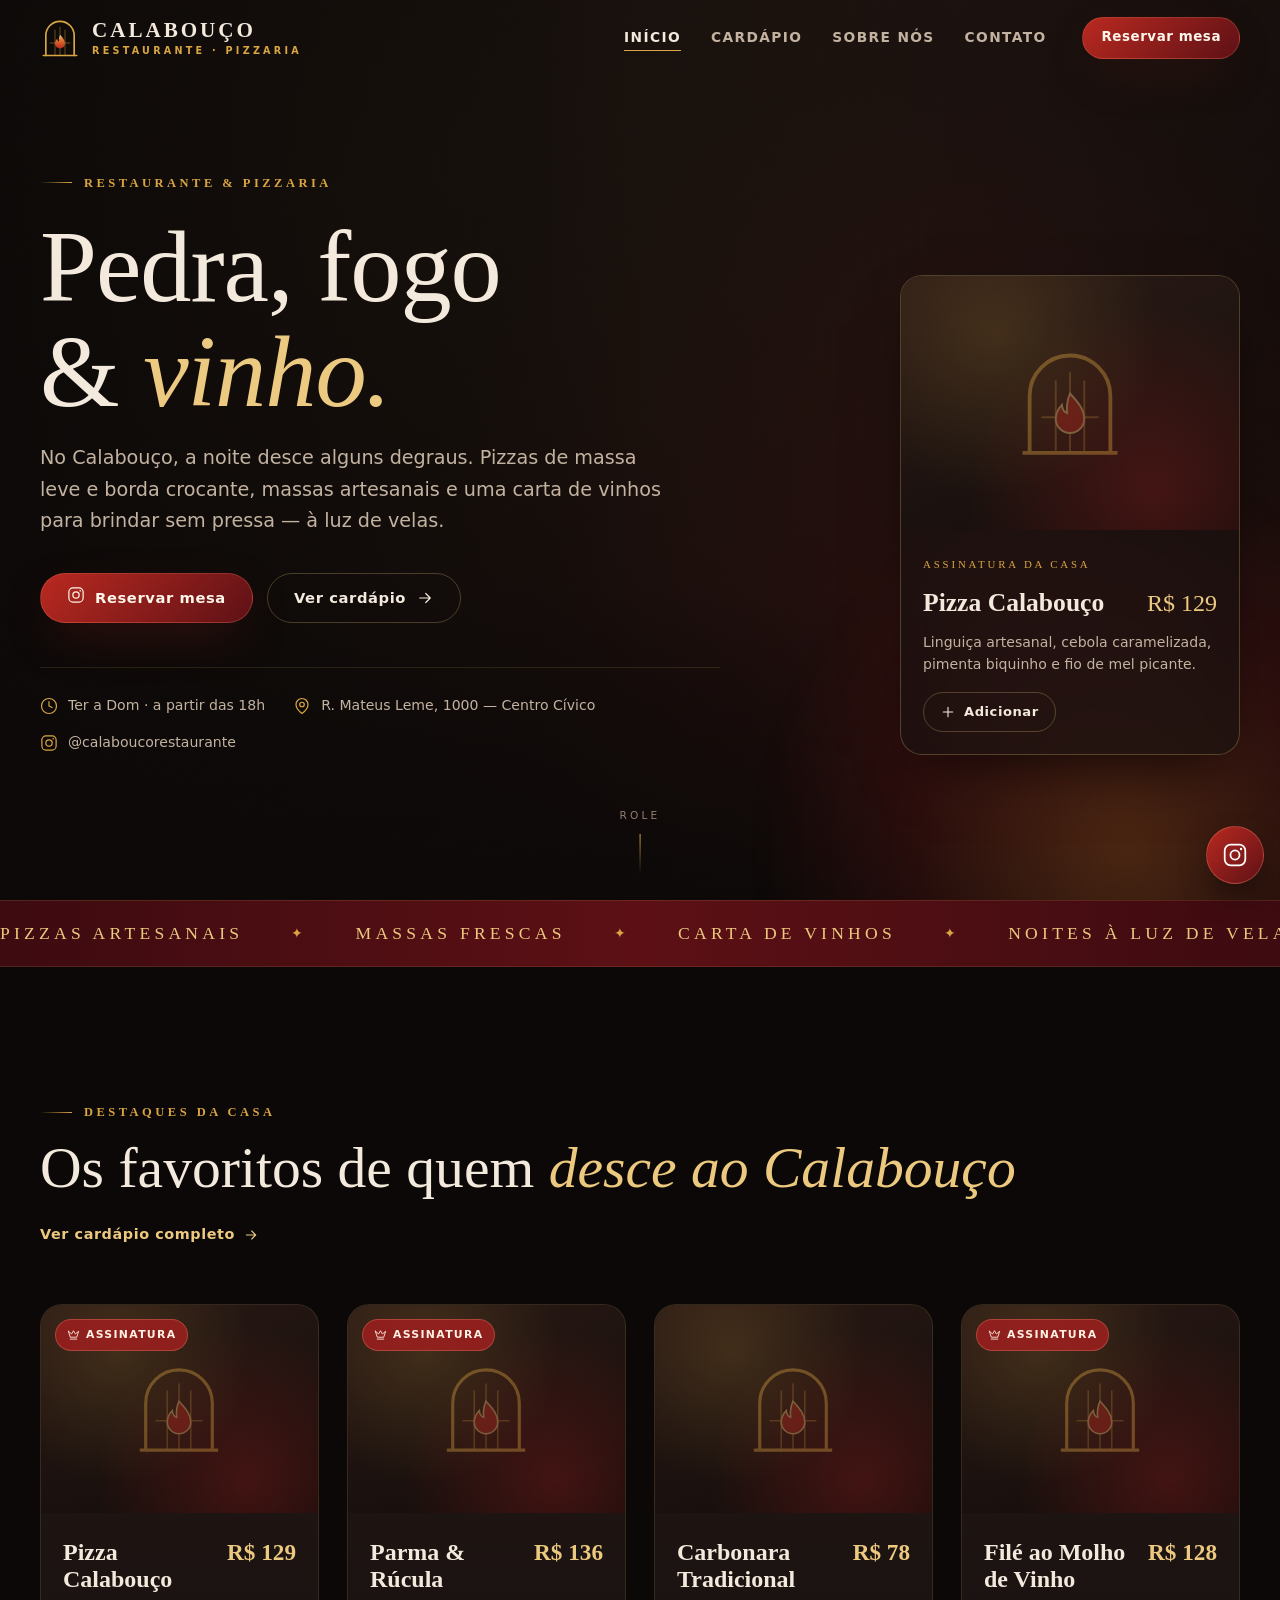
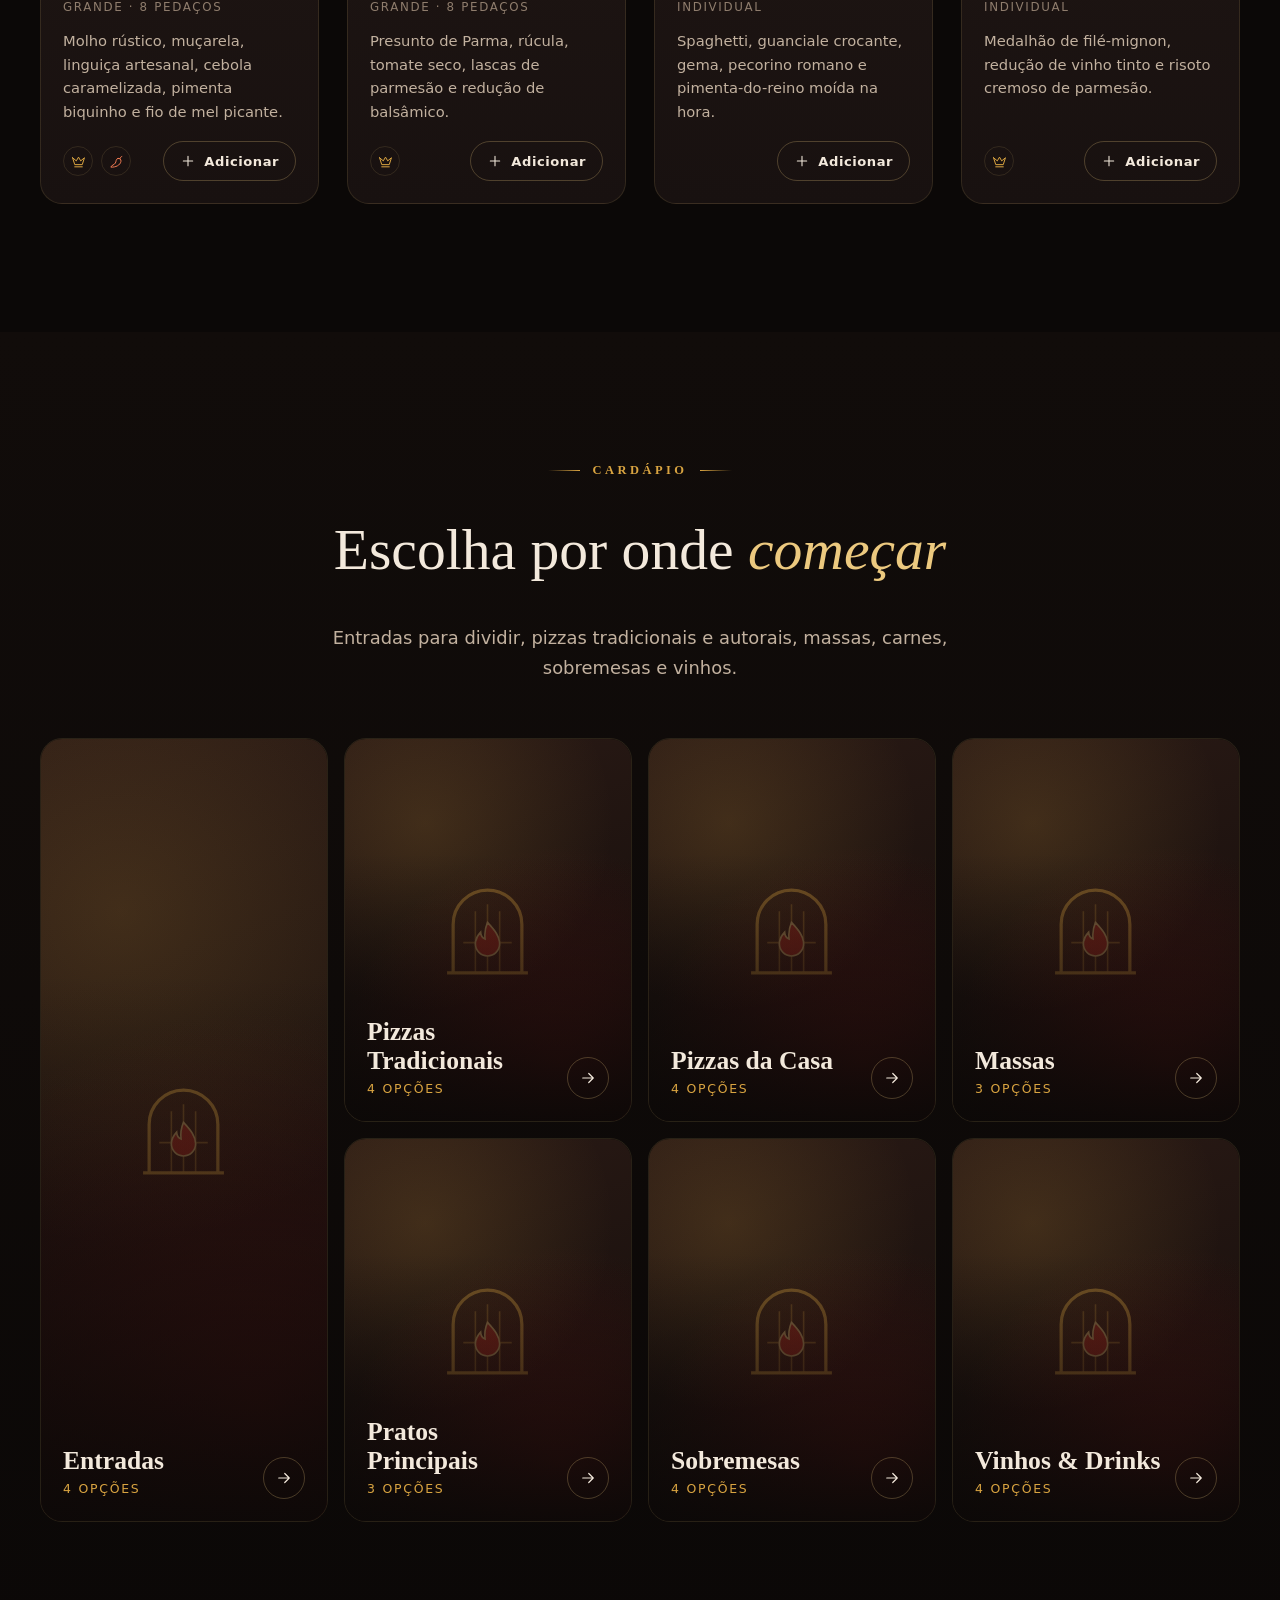
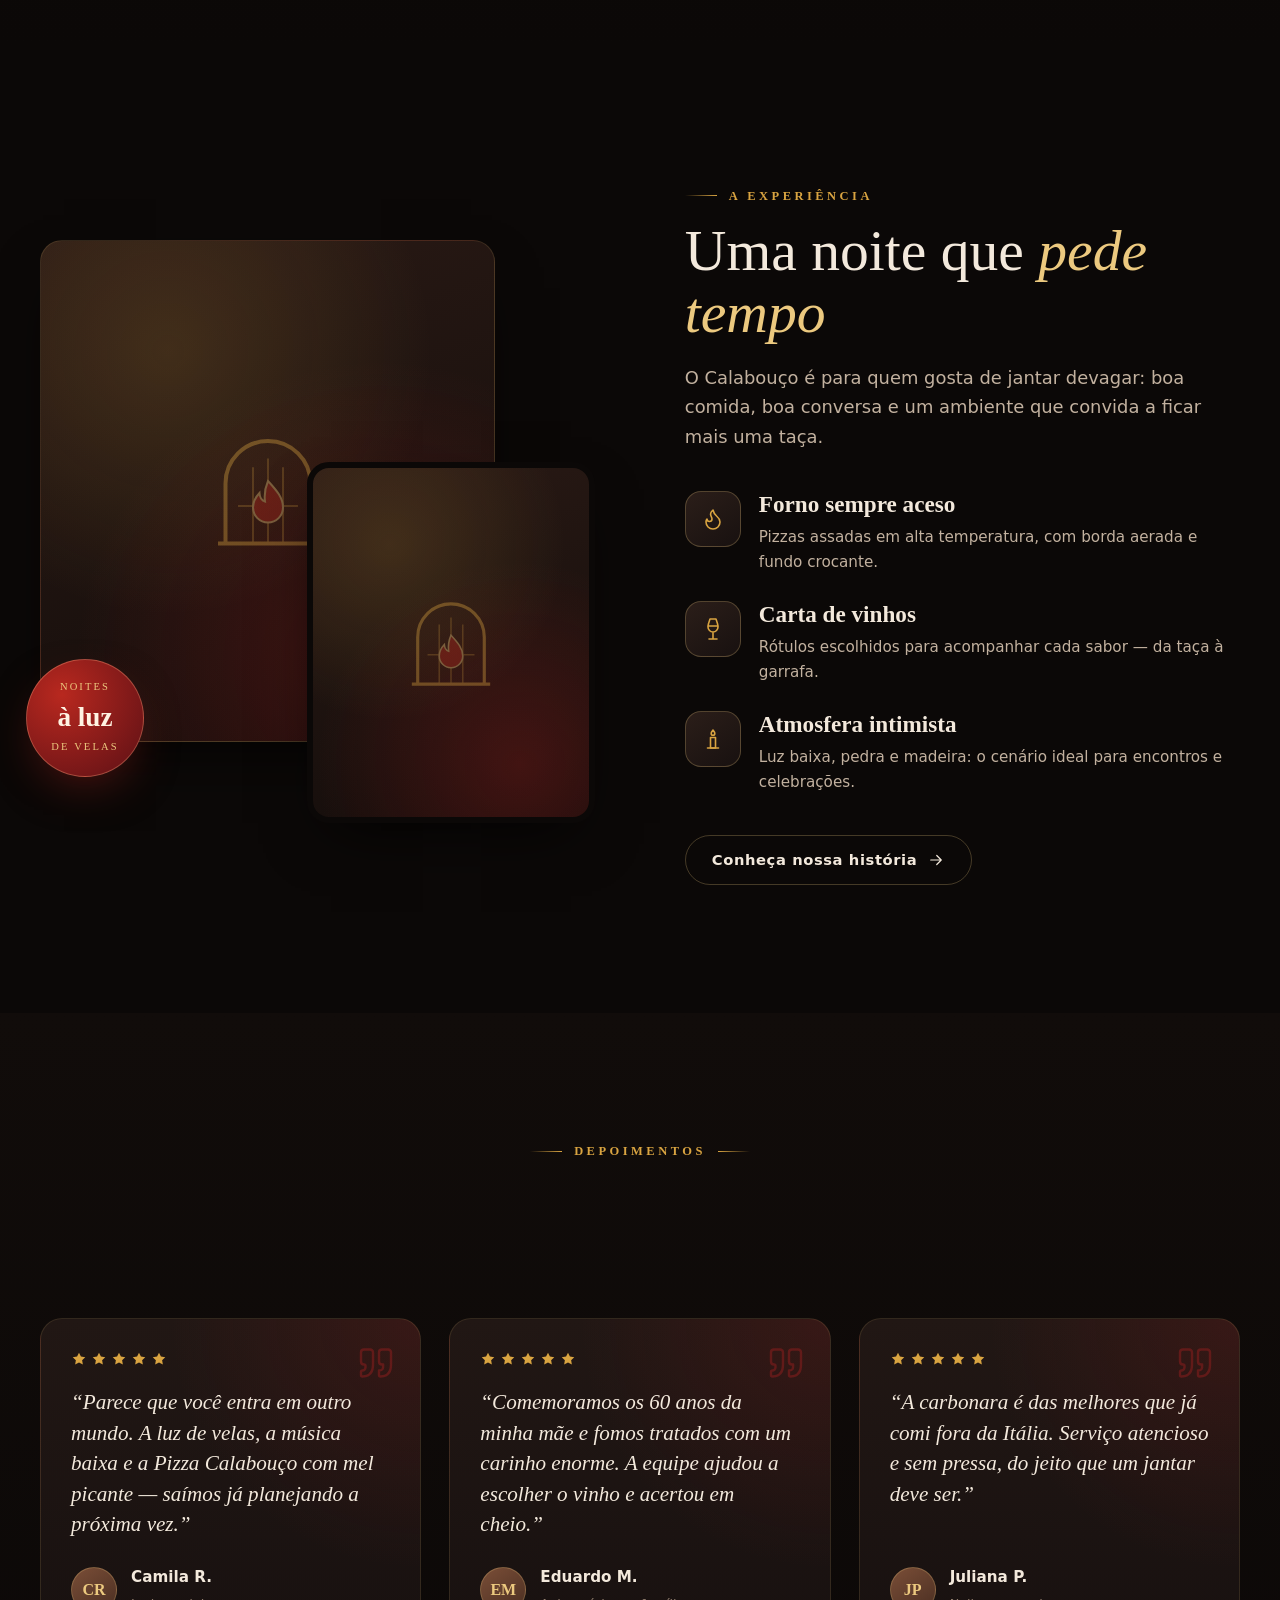
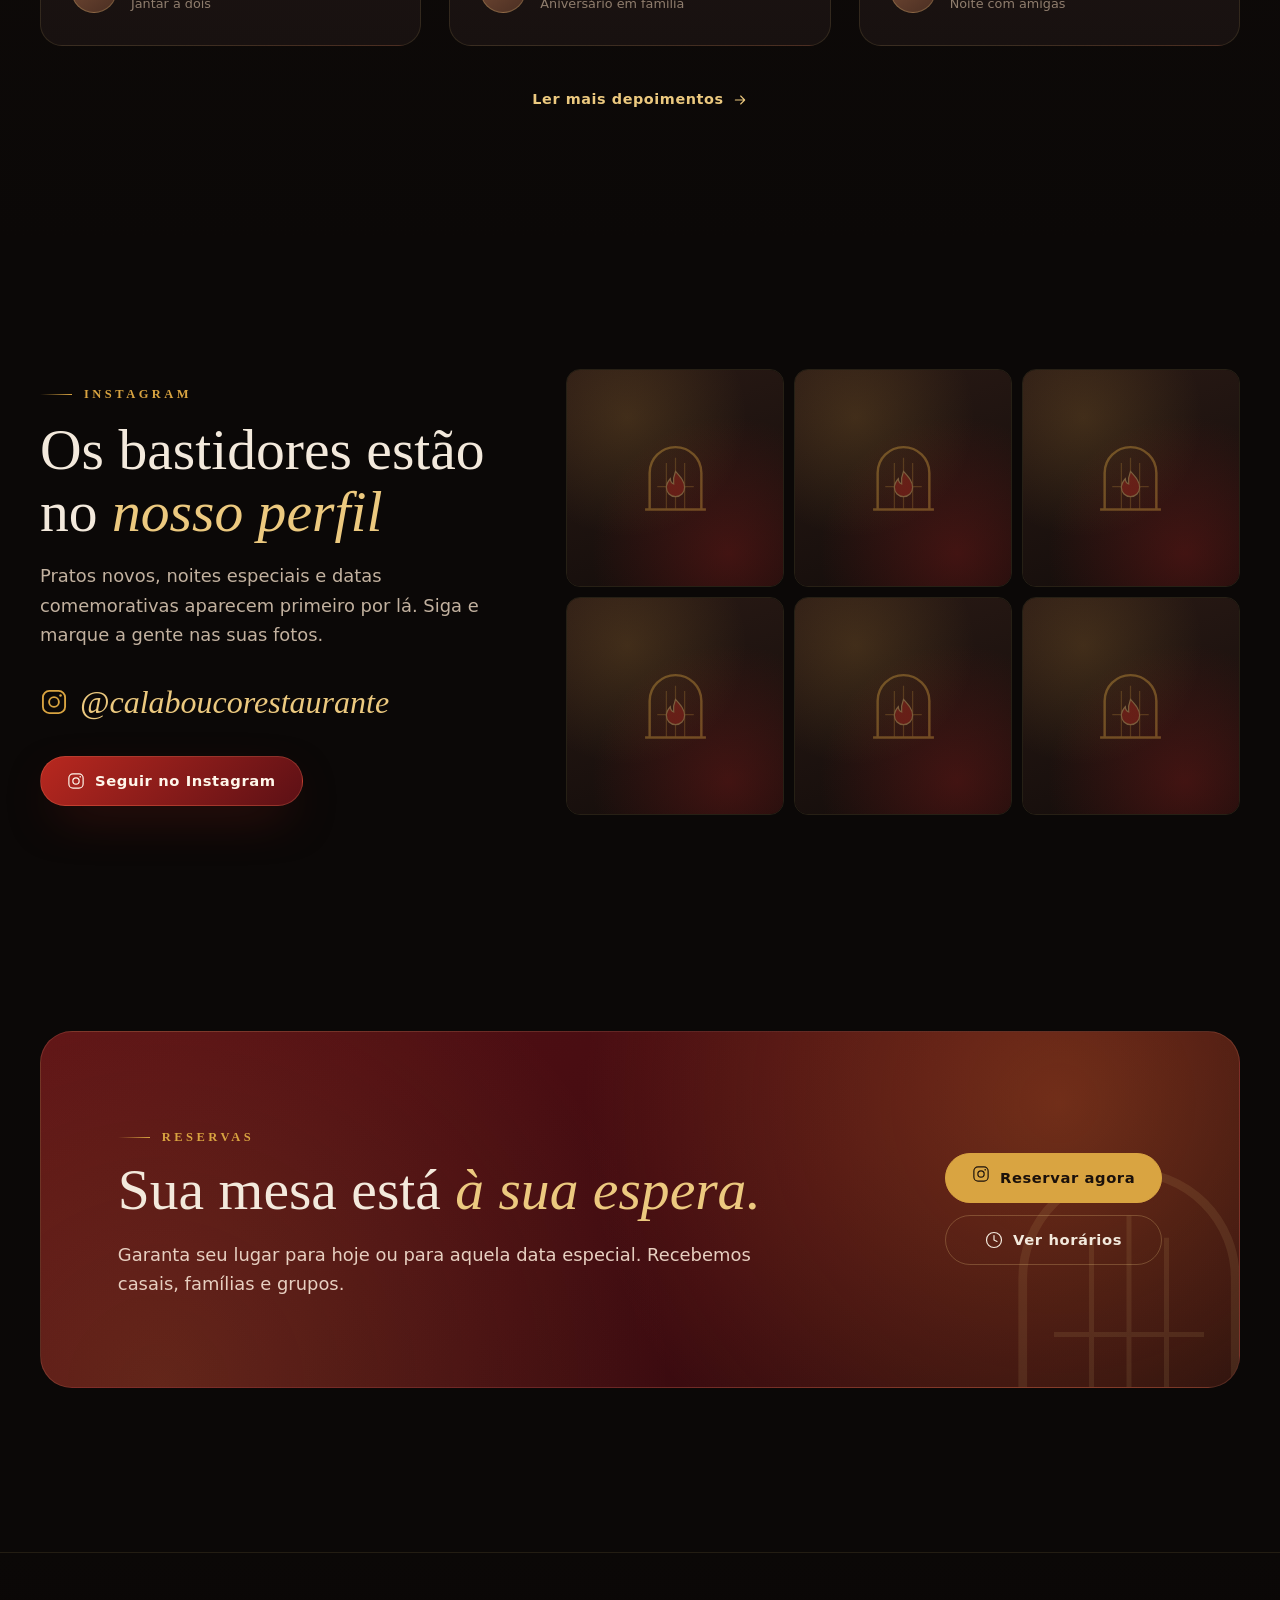
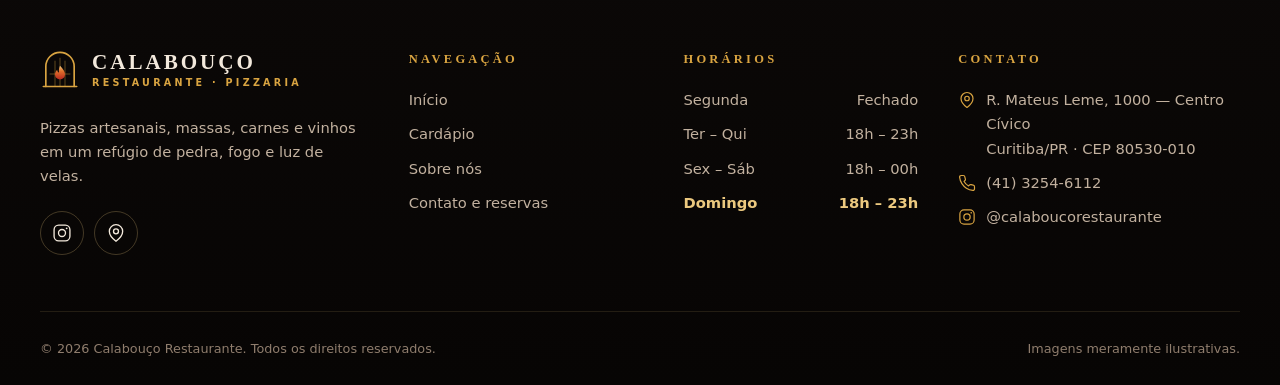
==== index.html @ a24a50a4 "Cria landing page do Calabouço Restaurante Site estático (HTML/CSS/JS, sem build) para divulgação vi" ====
<!doctype html>
<html lang="pt-BR" class="no-js">
<head>
  <meta charset="utf-8">
  <meta name="viewport" content="width=device-width, initial-scale=1, viewport-fit=cover">
  <title>Calabouço Restaurante — Pizzaria & Restaurante à luz de velas</title>
  <meta name="description" content="Pizzas artesanais, massas, carnes e uma carta de vinhos em um ambiente intimista à luz de velas. Reserve sua mesa no Calabouço Restaurante.">
  <meta name="theme-color" content="#0b0807">
  <link rel="icon" href="assets/img/favicon.svg" type="image/svg+xml">

  <meta property="og:type" content="website">
  <meta property="og:locale" content="pt_BR">
  <meta property="og:site_name" content="Calabouço Restaurante">
  <meta property="og:title" content="Calabouço Restaurante — Pizzaria & Restaurante à luz de velas">
  <meta property="og:description" content="Pizzas artesanais, massas, carnes e uma carta de vinhos em um ambiente intimista à luz de velas. Reserve sua mesa no Calabouço Restaurante.">
  <meta property="og:image" content="https://images.unsplash.com/photo-1559339352-11d035aa65de?auto=format&fit=crop&w=1200&q=70">
  <meta name="twitter:card" content="summary_large_image">

  <link rel="preconnect" href="https://images.unsplash.com">
  <link rel="preload" href="assets/fonts/cormorant-garamond-latin-500-normal.woff2" as="font" type="font/woff2" crossorigin>
  <link rel="preload" href="assets/fonts/manrope-latin-wght-normal.woff2" as="font" type="font/woff2" crossorigin>
  <link rel="stylesheet" href="assets/css/styles.css">

  <script src="assets/js/config.js" defer></script>
  <script src="assets/js/data.js" defer></script>
  <script src="assets/js/main.js" defer></script>
</head>
<body>
  <a class="skip-link" href="#conteudo">Pular para o conteúdo</a>

  <header class="site-header" data-header>
    <div class="container site-header__inner">
      <a class="brand" href="index.html" aria-label="Calabouço Restaurante — página inicial">
        <svg class="brand__mark" viewBox="0 0 48 48" aria-hidden="true">
          <defs>
            <linearGradient id="flameH" x1="0" y1="1" x2="0" y2="0">
              <stop offset="0" stop-color="#b8281f"/><stop offset=".6" stop-color="#e0702c"/><stop offset="1" stop-color="#ecc97f"/>
            </linearGradient>
          </defs>
          <g fill="none" stroke="currentColor" stroke-linecap="round">
            <path d="M7 45V21a17 17 0 0 1 34 0v24" stroke-width="2"/>
            <path d="M18 45V14.5M24 45V11M30 45V14.5M12 30h24" stroke-width="1" opacity=".5"/>
            <path d="M4 45h40" stroke-width="2"/>
          </g>
          <path d="M24 20c3.6 3.9 6 6.8 6 10.6a6 6 0 0 1-12 0c0-2.4 1.2-4.3 2.6-5.8.1 1.8.9 3 2.2 3.4-.4-3 .1-5.6 1.2-8.2z" fill="url(#flameH)"/>
        </svg>
        <span class="brand__text"><span class="brand__name">Calabouço</span><span class="brand__sub">Restaurante · Pizzaria</span></span>
      </a>
      <nav class="site-nav" id="site-nav" aria-label="Principal">
        <ul>
          <li><a href="index.html" aria-current="page">Início</a></li>
          <li><a href="cardapio.html">Cardápio</a></li>
          <li><a href="sobre.html">Sobre nós</a></li>
          <li><a href="contato.html">Contato</a></li>
        </ul>
        <a class="btn btn--primary btn--sm" href="contato.html#reserva">Reservar mesa</a>
      </nav>
      <button class="nav-toggle" type="button" aria-expanded="false" aria-controls="site-nav" aria-label="Abrir menu"><span></span><span></span></button>
    </div>
  </header>

  <main id="conteudo">
    <!-- ============ HERO ============ -->
    <section class="hero">
      <div class="hero__bg media">
        <img src="https://images.unsplash.com/photo-1559339352-11d035aa65de?auto=format&fit=crop&w=2000&q=70" alt="Salão do restaurante à meia-luz" fetchpriority="high" decoding="async">
      </div>
      <div class="hero__glow" aria-hidden="true"></div>

      <div class="container hero__grid">
        <div class="hero__content">
          <span class="kicker reveal">Restaurante &amp; Pizzaria</span>
          <h1 class="display hero__title reveal" style="--delay:.08s">
            <span class="line">Pedra, fogo</span>
            <span class="line">&amp; <em>vinho.</em></span>
          </h1>
          <p class="lead reveal" style="--delay:.16s">
            No Calabouço, a noite desce alguns degraus. Pizzas de massa leve e borda crocante, massas artesanais
            e uma carta de vinhos para brindar sem pressa — à luz de velas.
          </p>
          <div class="hero__actions reveal" style="--delay:.24s">
            <a class="btn btn--primary" data-link="reserve" href="contato.html#reserva"><span data-channel-icon></span>Reservar mesa</a>
            <a class="btn btn--ghost" href="cardapio.html">Ver cardápio <span data-icon="arrow-right"></span></a>
          </div>
          <ul class="hero__facts reveal" style="--delay:.32s">
            <li><span data-icon="clock"></span><span data-config="hours-summary">Ter a Dom · a partir das 18h</span></li>
            <li><span data-icon="map-pin"></span><a data-link="maps" href="contato.html" data-config="address-line">Ver localização</a></li>
            <li><span data-icon="instagram"></span><a data-link="instagram" href="https://www.instagram.com/calaboucorestaurante/" data-config="instagram-handle">@calaboucorestaurante</a></li>
          </ul>
        </div>

        <aside class="hero-card reveal" style="--delay:.4s" aria-label="Destaque da casa">
          <div class="media"><img src="https://images.unsplash.com/photo-1513104890138-7c749659a591?auto=format&fit=crop&w=800&q=70" alt="Pizza Calabouço" decoding="async"></div>
          <div class="hero-card__body">
            <span class="hero-card__label">Assinatura da casa</span>
            <div class="hero-card__row">
              <h2 class="hero-card__name">Pizza Calabouço</h2>
              <span class="hero-card__price">R$ 129</span>
            </div>
            <p>Linguiça artesanal, cebola caramelizada, pimenta biquinho e fio de mel picante.</p>
            <button class="btn-add" type="button" data-add="p5" style="margin-top:16px" aria-label="Adicionar Pizza Calabouço à minha seleção"><span data-icon="plus"></span><span>Adicionar</span></button>
          </div>
        </aside>
      </div>
      <span class="scroll-cue" aria-hidden="true">Role</span>
    </section>

    <!-- ============ FAIXA ============ -->
    <div class="marquee" aria-hidden="true">
      <div class="marquee__track"><span class="marquee__item">Pizzas artesanais</span><span class="marquee__item">Massas frescas</span><span class="marquee__item">Carta de vinhos</span><span class="marquee__item">Noites à luz de velas</span><span class="marquee__item">Drinks autorais</span><span class="marquee__item">Reservas para grupos</span><span class="marquee__item">Pizzas artesanais</span><span class="marquee__item">Massas frescas</span><span class="marquee__item">Carta de vinhos</span><span class="marquee__item">Noites à luz de velas</span><span class="marquee__item">Drinks autorais</span><span class="marquee__item">Reservas para grupos</span></div>
    </div>

    <!-- ============ DESTAQUES ============ -->
    <section class="section" id="destaques">
      <div class="container">
        <div class="section-head">
          <div>
            <span class="kicker reveal">Destaques da casa</span>
            <h2 class="h2 reveal" style="--delay:.08s">Os favoritos de quem <em>desce ao Calabouço</em></h2>
          </div>
          <a class="link-arrow reveal" href="cardapio.html">Ver cardápio completo <span data-icon="arrow-right"></span></a>
        </div>
        <div class="dish-grid dish-grid--featured" data-featured-grid data-limit="4"></div>
      </div>
    </section>

    <!-- ============ CATEGORIAS ============ -->
    <section class="section section--alt">
      <div class="container">
        <div class="section-head section-head--center">
          <span class="kicker reveal">Cardápio</span>
          <h2 class="h2 reveal" style="--delay:.08s">Escolha por onde <em>começar</em></h2>
          <p class="lead reveal" style="--delay:.16s">Entradas para dividir, pizzas tradicionais e autorais, massas, carnes, sobremesas e vinhos.</p>
        </div>
        <div class="cat-grid" data-cat-grid></div>
      </div>
    </section>

    <!-- ============ EXPERIÊNCIA ============ -->
    <section class="section">
      <div class="container split">
        <div class="collage reveal">
          <div class="collage__main media"><img src="https://images.unsplash.com/photo-1555396273-367ea4eb4db5?auto=format&fit=crop&w=1100&q=70" alt="Mesa posta no salão do Calabouço" loading="lazy" decoding="async"></div>
          <div class="collage__float media"><img src="https://images.unsplash.com/photo-1510812431401-41d2bd2722f3?auto=format&fit=crop&w=700&q=70" alt="Taças de vinho tinto" loading="lazy" decoding="async"></div>
          <div class="collage__seal"><span>Noites<strong>à luz</strong>de velas</span></div>
        </div>
        <div>
          <span class="kicker reveal">A experiência</span>
          <h2 class="h2 reveal" style="--delay:.08s">Uma noite que <em>pede tempo</em></h2>
          <p class="lead reveal" style="--delay:.16s">
            O Calabouço é para quem gosta de jantar devagar: boa comida, boa conversa e um ambiente que convida a ficar
            mais uma taça.
          </p>
          <div class="feature-list">
            <div class="feature reveal" style="--delay:.1s">
              <span class="feature__icon"><span data-icon="flame"></span></span>
              <div><h3>Forno sempre aceso</h3><p>Pizzas assadas em alta temperatura, com borda aerada e fundo crocante.</p></div>
            </div>
            <div class="feature reveal" style="--delay:.18s">
              <span class="feature__icon"><span data-icon="wine"></span></span>
              <div><h3>Carta de vinhos</h3><p>Rótulos escolhidos para acompanhar cada sabor — da taça à garrafa.</p></div>
            </div>
            <div class="feature reveal" style="--delay:.26s">
              <span class="feature__icon"><span data-icon="candle"></span></span>
              <div><h3>Atmosfera intimista</h3><p>Luz baixa, pedra e madeira: o cenário ideal para encontros e celebrações.</p></div>
            </div>
          </div>
          <a class="btn btn--ghost reveal" style="margin-top:40px" href="sobre.html">Conheça nossa história <span data-icon="arrow-right"></span></a>
        </div>
      </div>
    </section>

    <!-- ============ DEPOIMENTOS ============ -->
    <section class="section section--alt">
      <div class="container">
        <div class="section-head section-head--center">
          <span class="kicker reveal">Depoimentos</span>
          <h2 class="h2 reveal" style="--delay:.08s">O que dizem <em>nossos convidados</em></h2>
        </div>
        <div class="testimonial-grid testimonial-grid--scroll" data-testimonials data-limit="3"></div>
        <p style="text-align:center;margin-top:40px"><a class="link-arrow" href="sobre.html#depoimentos">Ler mais depoimentos <span data-icon="arrow-right"></span></a></p>
      </div>
    </section>

    <!-- ============ INSTAGRAM ============ -->
    <section class="section">
      <div class="container insta">
        <div>
          <span class="kicker reveal">Instagram</span>
          <h2 class="h2 reveal" style="--delay:.08s">Os bastidores estão no <em>nosso perfil</em></h2>
          <p class="lead reveal" style="--delay:.16s">Pratos novos, noites especiais e datas comemorativas aparecem primeiro por lá. Siga e marque a gente nas suas fotos.</p>
          <a class="insta__handle reveal" style="--delay:.2s" data-link="instagram" href="https://www.instagram.com/calaboucorestaurante/"><span data-icon="instagram"></span><span data-config="instagram-handle">@calaboucorestaurante</span></a>
          <div class="reveal" style="--delay:.26s;margin-top:28px">
            <a class="btn btn--primary" data-link="instagram" href="https://www.instagram.com/calaboucorestaurante/"><span data-icon="instagram"></span>Seguir no Instagram</a>
          </div>
        </div>
        <div class="insta-grid" data-insta-grid></div>
      </div>
    </section>

    <section class="section section--tight">
      <div class="container">
        <div class="cta-band reveal">
          <div>
            <span class="kicker">Reservas</span>
            <h2 class="h2">Sua mesa está <em>à sua espera.</em></h2>
            <p class="lead">Garanta seu lugar para hoje ou para aquela data especial. Recebemos casais, famílias e grupos.</p>
          </div>
          <div class="cta-band__actions">
            <a class="btn btn--gold" data-link="reserve" href="contato.html#reserva"><span data-channel-icon></span>Reservar agora</a>
            <a class="btn btn--ghost" href="contato.html#horarios"><span data-icon="clock"></span>Ver horários</a>
          </div>
        </div>
      </div>
    </section>
  </main>

  <footer class="site-footer">
    <div class="container">
      <div class="footer-grid">
        <div class="footer-about">
          <a class="brand" href="index.html" aria-label="Calabouço Restaurante — página inicial">
            <svg class="brand__mark" viewBox="0 0 48 48" aria-hidden="true">
          <defs>
            <linearGradient id="flameF" x1="0" y1="1" x2="0" y2="0">
              <stop offset="0" stop-color="#b8281f"/><stop offset=".6" stop-color="#e0702c"/><stop offset="1" stop-color="#ecc97f"/>
            </linearGradient>
          </defs>
          <g fill="none" stroke="currentColor" stroke-linecap="round">
            <path d="M7 45V21a17 17 0 0 1 34 0v24" stroke-width="2"/>
            <path d="M18 45V14.5M24 45V11M30 45V14.5M12 30h24" stroke-width="1" opacity=".5"/>
            <path d="M4 45h40" stroke-width="2"/>
          </g>
          <path d="M24 20c3.6 3.9 6 6.8 6 10.6a6 6 0 0 1-12 0c0-2.4 1.2-4.3 2.6-5.8.1 1.8.9 3 2.2 3.4-.4-3 .1-5.6 1.2-8.2z" fill="url(#flameF)"/>
        </svg>
            <span class="brand__text"><span class="brand__name">Calabouço</span><span class="brand__sub">Restaurante · Pizzaria</span></span>
          </a>
          <p>Pizzas artesanais, massas, carnes e vinhos em um refúgio de pedra, fogo e luz de velas.</p>
          <div class="socials">
            <a class="social-btn" data-link="instagram" href="https://www.instagram.com/calaboucorestaurante/" aria-label="Instagram do Calabouço"><span data-icon="instagram"></span></a>
            <a class="social-btn" data-link="contact" data-whatsapp-only href="contato.html" aria-label="WhatsApp do Calabouço"><span data-channel-icon></span></a>
            <a class="social-btn" data-link="maps" href="contato.html" aria-label="Como chegar"><span data-icon="map-pin"></span></a>
          </div>
        </div>
        <div>
          <h4>Navegação</h4>
          <ul>
            <li><a href="index.html">Início</a></li>
            <li><a href="cardapio.html">Cardápio</a></li>
            <li><a href="sobre.html">Sobre nós</a></li>
            <li><a href="contato.html">Contato e reservas</a></li>
          </ul>
        </div>
        <div>
          <h4>Horários</h4>
          <ul class="footer-hours" data-hours-list></ul>
        </div>
        <div>
          <h4>Contato</h4>
          <ul class="footer-contact">
            <li><span data-icon="map-pin"></span><a data-link="maps" href="contato.html"><span data-config="address-line"></span><br><span data-config="address-city"></span></a></li>
            <li><span data-icon="phone"></span><a data-link="tel" href="contato.html" data-config="phone"></a></li>
            <li><span data-icon="instagram"></span><a data-link="instagram" href="https://www.instagram.com/calaboucorestaurante/" data-config="instagram-handle">@calaboucorestaurante</a></li>
          </ul>
        </div>
      </div>
      <div class="footer-bottom">
        <span>© <span data-config="year">2026</span> Calabouço Restaurante. Todos os direitos reservados.</span>
        <span>Imagens meramente ilustrativas.</span>
      </div>
    </div>
  </footer>
</body>
</html>
---- assets/css/styles.css ----
/* ==========================================================================
   CALABOUÇO RESTAURANTE — Folha de estilos
   Paleta: preto carvão, marrom tostado, vermelho vinho e toques de âmbar.
   ========================================================================== */

/* ---------- Fontes (auto-hospedadas, licença SIL OFL — ver assets/fonts) ---------- */
@font-face {
  font-family: "Cinzel";
  font-style: normal;
  font-weight: 400;
  font-display: swap;
  src: url("../fonts/cinzel-latin-400-normal.woff2") format("woff2");
}
@font-face {
  font-family: "Cinzel";
  font-style: normal;
  font-weight: 600;
  font-display: swap;
  src: url("../fonts/cinzel-latin-600-normal.woff2") format("woff2");
}
@font-face {
  font-family: "Cinzel";
  font-style: normal;
  font-weight: 700;
  font-display: swap;
  src: url("../fonts/cinzel-latin-700-normal.woff2") format("woff2");
}
@font-face {
  font-family: "Cormorant Garamond";
  font-style: normal;
  font-weight: 500;
  font-display: swap;
  src: url("../fonts/cormorant-garamond-latin-500-normal.woff2") format("woff2");
}
@font-face {
  font-family: "Cormorant Garamond";
  font-style: italic;
  font-weight: 500;
  font-display: swap;
  src: url("../fonts/cormorant-garamond-latin-500-italic.woff2") format("woff2");
}
@font-face {
  font-family: "Cormorant Garamond";
  font-style: normal;
  font-weight: 600;
  font-display: swap;
  src: url("../fonts/cormorant-garamond-latin-600-normal.woff2") format("woff2");
}
@font-face {
  font-family: "Cormorant Garamond";
  font-style: italic;
  font-weight: 600;
  font-display: swap;
  src: url("../fonts/cormorant-garamond-latin-600-italic.woff2") format("woff2");
}
@font-face {
  font-family: "Manrope";
  font-style: normal;
  font-weight: 200 800;
  font-display: swap;
  src: url("../fonts/manrope-latin-wght-normal.woff2") format("woff2");
}

:root {
  /* Base */
  --bg: #0b0807;
  --bg-2: #110c0a;
  --surface: #181110;
  --surface-2: #211714;
  --surface-3: #2b1e19;

  /* Marca */
  --red: #9e1f1f;
  --red-600: #b8281f;
  --red-deep: #5c1015;
  --wine: #3d0b10;
  --brown: #4a2e22;
  --brown-light: #7a4e37;
  --gold: #d9a441;
  --gold-soft: #ecc97f;
  --ember: #e0702c;

  /* Texto */
  --text: #f3e9dc;
  --text-muted: #c2b19f;
  --text-dim: #8f7d6d;

  /* Linhas */
  --line: rgba(236, 201, 127, 0.12);
  --line-strong: rgba(236, 201, 127, 0.26);

  /* Tipografia */
  --font-display: "Cormorant Garamond", "Times New Roman", Georgia, serif;
  --font-brand: "Cinzel", "Times New Roman", serif;
  --font-body: "Manrope", system-ui, -apple-system, "Segoe UI", Roboto, sans-serif;

  /* Formas */
  --radius-sm: 8px;
  --radius: 14px;
  --radius-lg: 22px;
  --shadow: 0 24px 60px -24px rgba(0, 0, 0, 0.85);
  --shadow-glow: 0 18px 50px -18px rgba(184, 40, 31, 0.55);

  --container: 1200px;
  --gutter: clamp(16px, 4vw, 40px);
  --header-h: 76px;
  --ease: cubic-bezier(0.22, 1, 0.36, 1);
}

/* ---------- Reset ---------- */
*,
*::before,
*::after {
  box-sizing: border-box;
}

html {
  -webkit-text-size-adjust: 100%;
  scroll-behavior: smooth;
  scroll-padding-top: calc(var(--header-h) + 16px);
}

body {
  margin: 0;
  min-height: 100vh;
  background-color: var(--bg);
  color: var(--text);
  font-family: var(--font-body);
  font-size: 1rem;
  line-height: 1.65;
  -webkit-font-smoothing: antialiased;
  text-rendering: optimizeLegibility;
  overflow-x: hidden;
}

/* Textura de grão sutil sobre todo o site */
body::before {
  content: "";
  position: fixed;
  inset: 0;
  z-index: 100;
  pointer-events: none;
  opacity: 0.07;
  mix-blend-mode: overlay;
  background-image: url("data:image/svg+xml,%3Csvg xmlns='http://www.w3.org/2000/svg' width='180' height='180'%3E%3Cfilter id='n'%3E%3CfeTurbulence type='fractalNoise' baseFrequency='.85' numOctaves='3' stitchTiles='stitch'/%3E%3C/filter%3E%3Crect width='100%25' height='100%25' filter='url(%23n)'/%3E%3C/svg%3E");
}

img,
svg,
video {
  display: block;
  max-width: 100%;
}
img {
  height: auto;
}
a {
  color: inherit;
  text-decoration: none;
}
button,
input,
select,
textarea {
  font: inherit;
  color: inherit;
}
button {
  cursor: pointer;
  background: none;
  border: 0;
  padding: 0;
}
ul,
ol {
  margin: 0;
  padding: 0;
  list-style: none;
}
h1,
h2,
h3,
h4,
p,
figure,
blockquote {
  margin: 0;
}

::selection {
  background: var(--red);
  color: var(--text);
}

:focus-visible {
  outline: 2px solid var(--gold);
  outline-offset: 3px;
  border-radius: 4px;
}

.skip-link {
  position: absolute;
  left: 16px;
  top: -60px;
  z-index: 300;
  padding: 10px 16px;
  background: var(--gold);
  color: #1a100b;
  font-weight: 700;
  border-radius: var(--radius-sm);
  transition: top 0.2s;
}
.skip-link:focus {
  top: 12px;
}

.sr-only {
  position: absolute !important;
  width: 1px;
  height: 1px;
  padding: 0;
  margin: -1px;
  overflow: hidden;
  clip: rect(0, 0, 0, 0);
  white-space: nowrap;
  border: 0;
}

/* ---------- Layout ---------- */
.container {
  width: 100%;
  max-width: calc(var(--container) + var(--gutter) * 2);
  margin-inline: auto;
  padding-inline: var(--gutter);
}

.section {
  padding-block: clamp(72px, 10vw, 128px);
  position: relative;
}
.section--tight {
  padding-block: clamp(56px, 7vw, 88px);
}
.section--alt {
  background: linear-gradient(180deg, var(--bg-2), var(--bg));
}

.section-head {
  display: flex;
  flex-wrap: wrap;
  align-items: flex-end;
  justify-content: space-between;
  gap: 24px;
  margin-bottom: clamp(36px, 5vw, 56px);
}
.section-head--center {
  flex-direction: column;
  align-items: center;
  text-align: center;
}
.section-head--center .lead {
  margin-inline: auto;
}

/* ---------- Tipografia ---------- */
.kicker {
  display: inline-flex;
  align-items: center;
  gap: 12px;
  font-family: var(--font-brand);
  font-size: 0.78rem;
  font-weight: 600;
  letter-spacing: 0.28em;
  text-transform: uppercase;
  color: var(--gold);
}
.kicker::before {
  content: "";
  width: 32px;
  height: 1px;
  background: linear-gradient(90deg, transparent, var(--gold));
}
.section-head--center .kicker::after {
  content: "";
  width: 32px;
  height: 1px;
  background: linear-gradient(90deg, var(--gold), transparent);
}

.display {
  font-family: var(--font-display);
  font-weight: 500;
  line-height: 1.02;
  letter-spacing: -0.01em;
  font-size: clamp(2.9rem, 8vw, 6.4rem);
}
.h2 {
  font-family: var(--font-display);
  font-weight: 500;
  line-height: 1.08;
  font-size: clamp(2.1rem, 4.6vw, 3.6rem);
  margin-top: 14px;
}
.h3 {
  font-family: var(--font-display);
  font-weight: 600;
  font-size: clamp(1.4rem, 2.4vw, 1.75rem);
  line-height: 1.2;
}
.display em,
.h2 em,
.h3 em {
  font-style: italic;
  color: var(--gold-soft);
}
.lead {
  font-size: clamp(1.02rem, 1.4vw, 1.15rem);
  color: var(--text-muted);
  max-width: 58ch;
  margin-top: 18px;
}
.muted {
  color: var(--text-muted);
}

.divider {
  display: flex;
  align-items: center;
  gap: 14px;
  color: var(--gold);
  font-size: 0.8rem;
}
.divider::before,
.divider::after {
  content: "";
  flex: 1;
  height: 1px;
  background: var(--line-strong);
}

/* ---------- Botões ---------- */
.btn {
  --btn-bg: transparent;
  --btn-fg: var(--text);
  --btn-border: var(--line-strong);
  position: relative;
  display: inline-flex;
  align-items: center;
  justify-content: center;
  gap: 10px;
  min-height: 50px;
  padding: 0 26px;
  border-radius: 999px;
  border: 1px solid var(--btn-border);
  background: var(--btn-bg);
  color: var(--btn-fg);
  font-weight: 700;
  font-size: 0.92rem;
  letter-spacing: 0.04em;
  white-space: nowrap;
  overflow: hidden;
  isolation: isolate;
  transition:
    transform 0.35s var(--ease),
    box-shadow 0.35s var(--ease),
    background-color 0.3s,
    border-color 0.3s,
    color 0.3s;
}
.btn .icon {
  width: 18px;
  height: 18px;
}
.btn:hover {
  transform: translateY(-2px);
}
.btn:active {
  transform: translateY(0);
}

.btn--primary {
  --btn-bg: linear-gradient(135deg, var(--red-600), var(--red-deep));
  --btn-fg: #fff6ea;
  --btn-border: rgba(255, 140, 100, 0.25);
  background: var(--btn-bg);
  box-shadow: var(--shadow-glow);
}
.btn--primary::after {
  content: "";
  position: absolute;
  inset: 0;
  z-index: -1;
  background: linear-gradient(120deg, transparent 30%, rgba(255, 210, 150, 0.28) 50%, transparent 70%);
  transform: translateX(-120%);
  transition: transform 0.8s var(--ease);
}
.btn--primary:hover::after {
  transform: translateX(120%);
}
.btn--primary:hover {
  box-shadow: 0 22px 60px -16px rgba(184, 40, 31, 0.75);
}

.btn--gold {
  --btn-bg: var(--gold);
  --btn-fg: #1b110b;
  --btn-border: var(--gold);
}
.btn--gold:hover {
  --btn-bg: var(--gold-soft);
}

.btn--ghost:hover {
  --btn-border: var(--gold);
  --btn-fg: var(--gold-soft);
  background: rgba(217, 164, 65, 0.06);
}

.btn--sm {
  min-height: 42px;
  padding: 0 18px;
  font-size: 0.84rem;
}
.btn--block {
  width: 100%;
}

.link-arrow {
  display: inline-flex;
  align-items: center;
  gap: 8px;
  font-weight: 700;
  font-size: 0.9rem;
  letter-spacing: 0.04em;
  color: var(--gold-soft);
  border-bottom: 1px solid transparent;
  transition:
    gap 0.3s var(--ease),
    border-color 0.3s;
}
.link-arrow .icon {
  width: 16px;
  height: 16px;
}
.link-arrow:hover {
  gap: 12px;
  border-color: var(--gold);
}

.icon {
  display: inline-flex;
  width: 20px;
  height: 20px;
  flex-shrink: 0;
}
.icon svg {
  width: 100%;
  height: 100%;
}

/* ---------- Header ---------- */
.site-header {
  position: fixed;
  inset: 0 0 auto;
  z-index: 50;
  height: var(--header-h);
  transition:
    background-color 0.4s,
    backdrop-filter 0.4s,
    border-color 0.4s,
    transform 0.4s var(--ease);
  border-bottom: 1px solid transparent;
}
.site-header.is-scrolled,
.site-header.is-solid {
  background: rgba(11, 8, 7, 0.82);
  -webkit-backdrop-filter: blur(14px) saturate(140%);
  backdrop-filter: blur(14px) saturate(140%);
  border-color: var(--line);
}
.site-header__inner {
  height: 100%;
  display: flex;
  align-items: center;
  justify-content: space-between;
  gap: 24px;
}

.brand {
  display: inline-flex;
  align-items: center;
  gap: 12px;
  color: var(--gold);
  flex-shrink: 0;
}
.brand__mark {
  width: 40px;
  height: 40px;
}
.brand__text {
  display: flex;
  flex-direction: column;
  line-height: 1;
}
.brand__name {
  font-family: var(--font-brand);
  font-size: 1.32rem;
  font-weight: 700;
  letter-spacing: 0.14em;
  text-transform: uppercase;
  color: var(--text);
}
.brand__sub {
  margin-top: 5px;
  font-size: 0.6rem;
  font-weight: 600;
  letter-spacing: 0.34em;
  text-transform: uppercase;
  color: var(--gold);
}

.site-nav {
  display: flex;
  align-items: center;
  gap: 36px;
}
.site-nav ul {
  display: flex;
  gap: 30px;
}
.site-nav ul a {
  position: relative;
  font-size: 0.86rem;
  font-weight: 600;
  letter-spacing: 0.1em;
  text-transform: uppercase;
  color: var(--text-muted);
  padding-block: 6px;
  transition: color 0.3s;
}
.site-nav ul a::after {
  content: "";
  position: absolute;
  left: 0;
  right: 0;
  bottom: 0;
  height: 1px;
  background: var(--gold);
  transform: scaleX(0);
  transform-origin: left;
  transition: transform 0.4s var(--ease);
}
.site-nav ul a:hover,
.site-nav ul a[aria-current="page"] {
  color: var(--text);
}
.site-nav ul a:hover::after,
.site-nav ul a[aria-current="page"]::after {
  transform: scaleX(1);
}

.nav-toggle {
  display: none;
  width: 46px;
  height: 46px;
  border-radius: 50%;
  border: 1px solid var(--line-strong);
  position: relative;
  z-index: 60;
}
.nav-toggle span {
  position: absolute;
  left: 13px;
  right: 13px;
  height: 1.5px;
  background: var(--text);
  transition:
    transform 0.4s var(--ease),
    top 0.4s var(--ease);
}
.nav-toggle span:nth-child(1) {
  top: 18px;
}
.nav-toggle span:nth-child(2) {
  top: 26px;
}
.nav-toggle[aria-expanded="true"] span:nth-child(1) {
  top: 22px;
  transform: rotate(45deg);
}
.nav-toggle[aria-expanded="true"] span:nth-child(2) {
  top: 22px;
  transform: rotate(-45deg);
}

@media (max-width: 920px) {
  :root {
    --header-h: 68px;
  }
  .nav-toggle {
    display: inline-block;
  }
  .brand__mark {
    width: 34px;
    height: 34px;
  }
  .brand__name {
    font-size: 1.12rem;
  }
  .site-nav {
    position: fixed;
    inset: 0;
    z-index: 55;
    flex-direction: column;
    justify-content: center;
    gap: 40px;
    padding: 100px var(--gutter) 48px;
    background:
      radial-gradient(circle at 80% 10%, rgba(158, 31, 31, 0.35), transparent 50%),
      radial-gradient(circle at 10% 90%, rgba(217, 164, 65, 0.12), transparent 45%), var(--bg);
    opacity: 0;
    visibility: hidden;
    transition:
      opacity 0.45s var(--ease),
      visibility 0.45s;
  }
  .site-nav.is-open {
    opacity: 1;
    visibility: visible;
  }
  .brand {
    position: relative;
    z-index: 60;
  }
  body.nav-open .fab-stack {
    opacity: 0;
    visibility: hidden;
  }
  .site-nav ul {
    flex-direction: column;
    align-items: center;
    gap: 18px;
  }
  .site-nav ul a {
    font-family: var(--font-display);
    font-size: 2.3rem;
    font-weight: 500;
    letter-spacing: 0;
    text-transform: none;
  }
  body.nav-open {
    overflow: hidden;
  }
}

/* ---------- Mídia com fallback elegante ---------- */
.media {
  position: relative;
  overflow: hidden;
  background:
    radial-gradient(circle at 28% 22%, rgba(217, 164, 65, 0.16), transparent 52%),
    radial-gradient(circle at 75% 85%, rgba(158, 31, 31, 0.32), transparent 56%),
    linear-gradient(160deg, #2a1a15, #120c0a);
}
.media img {
  width: 100%;
  height: 100%;
  object-fit: cover;
  transition:
    transform 1.2s var(--ease),
    opacity 0.6s;
}
.media.is-fallback img {
  display: none;
}
.hero__bg.is-fallback::after {
  display: none;
}
.media.is-fallback::after {
  content: "";
  position: absolute;
  inset: 0;
  margin: auto;
  width: 34%;
  max-width: 120px;
  aspect-ratio: 1;
  opacity: 0.38;
  background: center / contain no-repeat
    url("data:image/svg+xml,%3Csvg xmlns='http://www.w3.org/2000/svg' viewBox='0 0 48 48' fill='none' stroke='%23d9a441'%3E%3Cpath d='M7 45V21a17 17 0 0 1 34 0v24' stroke-width='1.6'/%3E%3Cpath d='M18 45V14.5M24 45V11M30 45V14.5M12 30h24' stroke-width='.8' opacity='.6'/%3E%3Cpath d='M24 20c3.6 3.9 6 6.8 6 10.6a6 6 0 0 1-12 0c0-2.4 1.2-4.3 2.6-5.8.1 1.8.9 3 2.2 3.4-.4-3 .1-5.6 1.2-8.2z' fill='%23b8281f' stroke='%23ecc97f' stroke-width='.8'/%3E%3Cpath d='M4 45h40' stroke-width='1.6'/%3E%3C/svg%3E");
}

/* ---------- Hero (home) ---------- */
.hero {
  position: relative;
  min-height: 100vh;
  min-height: 100svh;
  display: flex;
  align-items: center;
  padding-top: calc(var(--header-h) + 40px);
  padding-bottom: 96px;
  overflow: hidden;
  isolation: isolate;
}
.hero__bg {
  position: absolute;
  inset: 0;
  z-index: -2;
}
.hero__bg img {
  transform: scale(1.06);
  animation: heroZoom 18s var(--ease) forwards;
}
.hero__bg::before {
  content: "";
  position: absolute;
  inset: 0;
  z-index: 1;
  background:
    linear-gradient(
      90deg,
      rgba(11, 8, 7, 0.96) 0%,
      rgba(11, 8, 7, 0.78) 42%,
      rgba(11, 8, 7, 0.35) 75%,
      rgba(11, 8, 7, 0.55) 100%
    ),
    linear-gradient(0deg, var(--bg) 0%, transparent 35%);
}
.hero__glow {
  position: absolute;
  z-index: -1;
  width: 60vmax;
  height: 60vmax;
  right: -18vmax;
  bottom: -26vmax;
  border-radius: 50%;
  background: radial-gradient(circle, rgba(224, 112, 44, 0.28), rgba(158, 31, 31, 0.16) 40%, transparent 68%);
  filter: blur(10px);
  animation: ember 6s ease-in-out infinite alternate;
  pointer-events: none;
}
@keyframes heroZoom {
  to {
    transform: scale(1);
  }
}
@keyframes ember {
  from {
    opacity: 0.75;
    transform: scale(1);
  }
  to {
    opacity: 1;
    transform: scale(1.06);
  }
}

.hero__grid {
  display: grid;
  grid-template-columns: minmax(0, 1.25fr) minmax(0, 0.75fr);
  align-items: end;
  gap: 48px;
}
.hero__content {
  max-width: 680px;
}
.hero__title {
  margin-top: 22px;
}
.hero__title .line {
  display: block;
}
.hero .lead {
  font-size: clamp(1.05rem, 1.5vw, 1.22rem);
  max-width: 52ch;
}
.hero__actions {
  display: flex;
  flex-wrap: wrap;
  gap: 14px;
  margin-top: 36px;
}

.hero__facts {
  display: flex;
  flex-wrap: wrap;
  gap: 14px 28px;
  margin-top: 44px;
  padding-top: 26px;
  border-top: 1px solid var(--line);
  font-size: 0.88rem;
  color: var(--text-muted);
}
.hero__facts li {
  display: inline-flex;
  align-items: center;
  gap: 10px;
}
.hero__facts .icon {
  color: var(--gold);
  width: 18px;
  height: 18px;
}

.hero-card {
  justify-self: end;
  width: 100%;
  max-width: 340px;
  border-radius: var(--radius-lg);
  background: rgba(24, 17, 16, 0.66);
  -webkit-backdrop-filter: blur(16px);
  backdrop-filter: blur(16px);
  border: 1px solid var(--line-strong);
  box-shadow: var(--shadow);
  overflow: hidden;
}
.hero-card .media {
  aspect-ratio: 4 / 3;
}
.hero-card__body {
  padding: 20px 22px 22px;
}
.hero-card__label {
  font-family: var(--font-brand);
  font-size: 0.68rem;
  letter-spacing: 0.26em;
  text-transform: uppercase;
  color: var(--gold);
}
.hero-card__row {
  display: flex;
  align-items: baseline;
  justify-content: space-between;
  gap: 12px;
  margin-top: 8px;
}
.hero-card__name {
  font-family: var(--font-display);
  font-size: 1.6rem;
  font-weight: 600;
  line-height: 1.1;
}
.hero-card__price {
  font-family: var(--font-display);
  font-variant-numeric: lining-nums;
  font-size: 1.5rem;
  color: var(--gold-soft);
  white-space: nowrap;
}
.hero-card p {
  margin-top: 8px;
  font-size: 0.88rem;
  color: var(--text-muted);
  line-height: 1.55;
}

.scroll-cue {
  position: absolute;
  left: 50%;
  bottom: 26px;
  transform: translateX(-50%);
  display: flex;
  flex-direction: column;
  align-items: center;
  gap: 10px;
  font-size: 0.66rem;
  letter-spacing: 0.3em;
  text-transform: uppercase;
  color: var(--text-dim);
}
.scroll-cue::after {
  content: "";
  width: 1px;
  height: 40px;
  background: linear-gradient(var(--gold), transparent);
  animation: cue 2.2s var(--ease) infinite;
  transform-origin: top;
}
@keyframes cue {
  0% {
    transform: scaleY(0);
    opacity: 1;
  }
  70% {
    transform: scaleY(1);
    opacity: 1;
  }
  100% {
    transform: scaleY(1);
    opacity: 0;
  }
}

@media (max-width: 920px) {
  .hero__grid {
    grid-template-columns: 1fr;
  }
  .hero-card {
    display: none;
  }
  .hero__bg::before {
    background: linear-gradient(180deg, rgba(11, 8, 7, 0.55) 0%, rgba(11, 8, 7, 0.82) 55%, var(--bg) 100%);
  }
  .scroll-cue {
    display: none;
  }
}

/* ---------- Page hero (páginas internas) ---------- */
.page-hero {
  position: relative;
  padding-top: calc(var(--header-h) + clamp(64px, 10vw, 120px));
  padding-bottom: clamp(56px, 8vw, 96px);
  overflow: hidden;
  isolation: isolate;
  border-bottom: 1px solid var(--line);
}
.page-hero .hero__bg::before {
  background:
    linear-gradient(90deg, rgba(11, 8, 7, 0.95) 0%, rgba(11, 8, 7, 0.75) 55%, rgba(11, 8, 7, 0.5) 100%),
    linear-gradient(0deg, var(--bg) 0%, transparent 60%);
}
.page-hero .display {
  font-size: clamp(2.6rem, 7vw, 5.2rem);
  margin-top: 18px;
}
.breadcrumb {
  display: flex;
  gap: 10px;
  margin-top: 26px;
  font-size: 0.82rem;
  color: var(--text-dim);
}
.breadcrumb a:hover {
  color: var(--gold-soft);
}
.breadcrumb span[aria-current] {
  color: var(--text-muted);
}

/* ---------- Faixa animada (marquee) ---------- */
.marquee {
  position: relative;
  overflow: hidden;
  border-block: 1px solid var(--line);
  background: linear-gradient(90deg, var(--wine), var(--red-deep) 50%, var(--wine));
  padding-block: 18px;
}
.marquee__track {
  display: flex;
  width: max-content;
  gap: 48px;
  animation: marquee 38s linear infinite;
}
.marquee__item {
  display: inline-flex;
  align-items: center;
  gap: 48px;
  font-family: var(--font-brand);
  font-size: clamp(0.9rem, 1.6vw, 1.1rem);
  letter-spacing: 0.24em;
  text-transform: uppercase;
  color: var(--gold-soft);
  white-space: nowrap;
}
.marquee__item::after {
  content: "✦";
  color: var(--gold);
  font-size: 0.8em;
}
@keyframes marquee {
  to {
    transform: translateX(-50%);
  }
}

/* ---------- Cards de prato ---------- */
.dish-grid {
  display: grid;
  grid-template-columns: repeat(auto-fill, minmax(min(100%, 270px), 1fr));
  gap: clamp(18px, 2.4vw, 28px);
}
.dish-grid--featured {
  grid-template-columns: repeat(4, minmax(0, 1fr));
}
@media (max-width: 1100px) {
  .dish-grid--featured {
    grid-template-columns: repeat(2, minmax(0, 1fr));
  }
}
@media (max-width: 560px) {
  .dish-grid--featured {
    grid-template-columns: none;
    grid-auto-flow: column;
    grid-auto-columns: 82%;
    overflow-x: auto;
    scroll-snap-type: x mandatory;
    padding-bottom: 12px;
    margin-inline: calc(var(--gutter) * -1);
    padding-inline: var(--gutter);
    scrollbar-width: none;
  }
  .dish-grid--featured::-webkit-scrollbar {
    display: none;
  }
  .dish-grid--featured > * {
    scroll-snap-align: start;
  }
}

.dish-card {
  position: relative;
  display: flex;
  flex-direction: column;
  border-radius: var(--radius-lg);
  background: linear-gradient(180deg, var(--surface-2), var(--surface));
  border: 1px solid var(--line);
  overflow: hidden;
  transition:
    transform 0.5s var(--ease),
    border-color 0.4s,
    box-shadow 0.5s var(--ease);
}
.dish-card:hover {
  transform: translateY(-6px);
  border-color: var(--line-strong);
  box-shadow: var(--shadow);
}
.dish-card .media {
  aspect-ratio: 4 / 3;
}
.dish-card:hover .media img {
  transform: scale(1.07);
}
.dish-card__badges {
  position: absolute;
  top: 14px;
  left: 14px;
  display: flex;
  gap: 6px;
  z-index: 2;
}
.badge {
  display: inline-flex;
  align-items: center;
  gap: 6px;
  padding: 6px 11px;
  border-radius: 999px;
  font-size: 0.68rem;
  font-weight: 700;
  letter-spacing: 0.12em;
  text-transform: uppercase;
  background: rgba(11, 8, 7, 0.72);
  -webkit-backdrop-filter: blur(8px);
  backdrop-filter: blur(8px);
  border: 1px solid var(--line-strong);
  color: var(--gold-soft);
}
.badge .icon {
  width: 13px;
  height: 13px;
}
.badge--red {
  background: rgba(158, 31, 31, 0.85);
  border-color: rgba(255, 150, 120, 0.3);
  color: #fff1e3;
}

.dish-card__body {
  display: flex;
  flex-direction: column;
  flex: 1;
  padding: 20px 22px 22px;
}
.dish-card__head {
  display: flex;
  align-items: baseline;
  justify-content: space-between;
  gap: 14px;
}
.dish-card__name {
  font-family: var(--font-display);
  font-size: 1.5rem;
  font-weight: 600;
  line-height: 1.15;
}
.dish-card__price {
  font-family: var(--font-display);
  font-variant-numeric: lining-nums;
  font-size: 1.45rem;
  font-weight: 600;
  color: var(--gold-soft);
  white-space: nowrap;
}
.dish-card__meta {
  margin-top: 4px;
  font-size: 0.74rem;
  letter-spacing: 0.14em;
  text-transform: uppercase;
  color: var(--text-dim);
}
.dish-card__desc {
  margin-top: 12px;
  font-size: 0.92rem;
  line-height: 1.6;
  color: var(--text-muted);
}
.dish-card__foot {
  margin-top: auto;
  padding-top: 18px;
  display: flex;
  align-items: center;
  justify-content: space-between;
  gap: 12px;
}
.diet-tags {
  display: flex;
  gap: 8px;
  flex-wrap: wrap;
}
.diet-tag {
  display: inline-flex;
  align-items: center;
  justify-content: center;
  width: 30px;
  height: 30px;
  border-radius: 50%;
  border: 1px solid var(--line);
  color: var(--text-muted);
}
.diet-tag .icon {
  width: 15px;
  height: 15px;
}
.diet-tag--vegetariano {
  color: #9cc28a;
}
.diet-tag--picante {
  color: #f07a52;
}
.diet-tag--assinatura {
  color: var(--gold);
}

.btn-add {
  display: inline-flex;
  align-items: center;
  gap: 8px;
  min-height: 40px;
  padding: 0 16px;
  border-radius: 999px;
  border: 1px solid var(--line-strong);
  font-size: 0.82rem;
  font-weight: 700;
  letter-spacing: 0.04em;
  color: var(--text);
  transition:
    background-color 0.3s,
    border-color 0.3s,
    color 0.3s,
    transform 0.3s var(--ease);
}
.btn-add .icon {
  width: 16px;
  height: 16px;
}
.btn-add:hover {
  background: var(--red);
  border-color: var(--red-600);
}
.btn-add.is-added {
  background: var(--gold);
  border-color: var(--gold);
  color: #1b110b;
}

/* Cardápio no celular: cards horizontais, mais fáceis de percorrer */
@media (max-width: 560px) {
  .dish-grid--menu {
    gap: 14px;
  }
  .dish-grid--menu .dish-card {
    display: grid;
    grid-template-columns: 108px minmax(0, 1fr);
    border-radius: var(--radius);
  }
  .dish-grid--menu .dish-card:hover {
    transform: none;
  }
  .dish-grid--menu .media {
    aspect-ratio: auto;
    height: 100%;
    min-height: 150px;
  }
  .dish-grid--menu .media.is-fallback::after {
    width: 56%;
  }
  .dish-grid--menu .dish-card__badges {
    top: 8px;
    left: 8px;
  }
  .dish-grid--menu .badge {
    padding: 5px;
    font-size: 0;
    gap: 0;
  }
  .dish-grid--menu .badge .icon {
    width: 12px;
    height: 12px;
  }
  .dish-grid--menu .dish-card__body {
    padding: 14px 14px 14px 16px;
  }
  .dish-grid--menu .dish-card__head {
    flex-direction: column;
    gap: 2px;
  }
  .dish-grid--menu .dish-card__name {
    font-size: 1.24rem;
  }
  .dish-grid--menu .dish-card__price {
    font-size: 1.2rem;
  }
  .dish-grid--menu .dish-card__meta {
    font-size: 0.66rem;
  }
  .dish-grid--menu .dish-card__desc {
    margin-top: 6px;
    font-size: 0.84rem;
    line-height: 1.5;
    display: -webkit-box;
    -webkit-line-clamp: 2;
    -webkit-box-orient: vertical;
    overflow: hidden;
  }
  .dish-grid--menu .dish-card__foot {
    padding-top: 10px;
  }
  .dish-grid--menu .diet-tag {
    width: 26px;
    height: 26px;
  }
  .dish-grid--menu .btn-add {
    min-height: 36px;
    padding: 0 12px;
    font-size: 0.78rem;
  }
}

/* ---------- Categorias (home) ---------- */
.cat-grid {
  display: grid;
  grid-template-columns: repeat(4, minmax(0, 1fr));
  gap: 16px;
}
.cat-tile {
  position: relative;
  display: flex;
  align-items: flex-end;
  aspect-ratio: 3 / 4;
  border-radius: var(--radius-lg);
  overflow: hidden;
  border: 1px solid var(--line);
  isolation: isolate;
}
.cat-tile:first-child {
  grid-row: span 2;
  aspect-ratio: auto;
}
.cat-tile .media {
  position: absolute;
  inset: 0;
  z-index: -2;
}
.cat-tile::before {
  content: "";
  position: absolute;
  inset: 0;
  z-index: -1;
  background: linear-gradient(180deg, transparent 30%, rgba(11, 8, 7, 0.92));
  transition: background-color 0.4s;
}
.cat-tile:hover .media img {
  transform: scale(1.08);
}
.cat-tile__body {
  width: 100%;
  padding: 22px;
  display: flex;
  align-items: flex-end;
  justify-content: space-between;
  gap: 12px;
}
.cat-tile__name {
  font-family: var(--font-display);
  font-size: 1.6rem;
  font-weight: 600;
  line-height: 1.1;
}
.cat-tile__count {
  display: block;
  margin-top: 4px;
  font-size: 0.78rem;
  letter-spacing: 0.14em;
  text-transform: uppercase;
  color: var(--gold);
}
.cat-tile__arrow {
  display: inline-flex;
  align-items: center;
  justify-content: center;
  width: 42px;
  height: 42px;
  border-radius: 50%;
  border: 1px solid var(--line-strong);
  flex-shrink: 0;
  transition:
    background-color 0.3s,
    transform 0.4s var(--ease);
}
.cat-tile__arrow .icon {
  width: 18px;
  height: 18px;
}
.cat-tile:hover .cat-tile__arrow {
  background: var(--red);
  border-color: var(--red-600);
  transform: rotate(-45deg);
}

@media (max-width: 920px) {
  .cat-grid {
    grid-template-columns: repeat(2, minmax(0, 1fr));
  }
  .cat-tile:first-child {
    grid-row: auto;
    grid-column: span 2;
    aspect-ratio: 16 / 9;
  }
}
@media (max-width: 480px) {
  .cat-tile {
    aspect-ratio: 1;
  }
  .cat-tile__body {
    padding: 16px;
  }
  .cat-tile__name {
    font-size: 1.3rem;
  }
  .cat-tile__arrow {
    display: none;
  }
}

/* ---------- Experiência / split ---------- */
.split {
  display: grid;
  grid-template-columns: minmax(0, 1fr) minmax(0, 1fr);
  align-items: center;
  gap: clamp(40px, 7vw, 96px);
}
.split--reverse > :first-child {
  order: 2;
}
@media (max-width: 920px) {
  .split {
    grid-template-columns: 1fr;
  }
  .split--reverse > :first-child {
    order: 0;
  }
}

.collage {
  position: relative;
  aspect-ratio: 1 / 1.05;
}
.collage__main,
.collage__float {
  position: absolute;
  border-radius: var(--radius-lg);
  border: 1px solid var(--line);
  box-shadow: var(--shadow);
}
.collage__main {
  inset: 0 18% 14% 0;
}
.collage__float {
  width: 52%;
  aspect-ratio: 4 / 5;
  right: 0;
  bottom: 0;
  border: 6px solid var(--bg);
}
.collage__seal {
  position: absolute;
  left: -14px;
  bottom: 8%;
  width: 118px;
  height: 118px;
  border-radius: 50%;
  display: grid;
  place-items: center;
  text-align: center;
  background: radial-gradient(circle at 30% 30%, var(--red-600), var(--red-deep));
  border: 1px solid rgba(255, 170, 130, 0.35);
  box-shadow: var(--shadow-glow);
  font-family: var(--font-brand);
  font-size: 0.66rem;
  letter-spacing: 0.2em;
  line-height: 1.6;
  text-transform: uppercase;
  color: var(--gold-soft);
  animation: float 6s ease-in-out infinite;
}
.collage__seal strong {
  font-variant-numeric: lining-nums;
  display: block;
  font-family: var(--font-display);
  font-size: 1.7rem;
  letter-spacing: 0;
  text-transform: none;
  color: #fff3e2;
}
@keyframes float {
  50% {
    transform: translateY(-10px);
  }
}
@media (max-width: 560px) {
  .collage__seal {
    left: 8px;
    width: 100px;
    height: 100px;
  }
}

.feature-list {
  display: grid;
  gap: 26px;
  margin-top: 40px;
}
.feature {
  display: grid;
  grid-template-columns: 56px 1fr;
  gap: 18px;
  align-items: start;
}
.feature__icon {
  display: grid;
  place-items: center;
  width: 56px;
  height: 56px;
  border-radius: 16px;
  background: linear-gradient(145deg, var(--surface-3), var(--surface));
  border: 1px solid var(--line-strong);
  color: var(--gold);
}
.feature__icon .icon {
  width: 24px;
  height: 24px;
}
.feature h3 {
  font-family: var(--font-display);
  font-size: 1.45rem;
  font-weight: 600;
  line-height: 1.2;
}
.feature p {
  margin-top: 6px;
  color: var(--text-muted);
  font-size: 0.95rem;
}

/* ---------- Depoimentos ---------- */
.testimonial-grid {
  display: grid;
  grid-template-columns: repeat(3, minmax(0, 1fr));
  gap: clamp(18px, 2.4vw, 28px);
}
@media (max-width: 1000px) {
  .testimonial-grid {
    grid-template-columns: repeat(2, minmax(0, 1fr));
  }
}
@media (max-width: 640px) {
  .testimonial-grid--scroll {
    grid-template-columns: none;
    grid-auto-flow: column;
    grid-auto-columns: 86%;
    overflow-x: auto;
    scroll-snap-type: x mandatory;
    margin-inline: calc(var(--gutter) * -1);
    padding-inline: var(--gutter);
    padding-bottom: 12px;
    scrollbar-width: none;
  }
  .testimonial-grid--scroll::-webkit-scrollbar {
    display: none;
  }
  .testimonial-grid--scroll > * {
    scroll-snap-align: start;
  }
  .testimonial-grid:not(.testimonial-grid--scroll) {
    grid-template-columns: 1fr;
  }
}

.testimonial {
  position: relative;
  display: flex;
  flex-direction: column;
  padding: 32px 30px 28px;
  border-radius: var(--radius-lg);
  background:
    radial-gradient(circle at 100% 0%, rgba(158, 31, 31, 0.18), transparent 50%),
    linear-gradient(180deg, var(--surface-2), var(--surface));
  border: 1px solid var(--line);
}
.testimonial__quote-icon {
  position: absolute;
  top: 26px;
  right: 26px;
  width: 36px;
  height: 36px;
  color: var(--red);
  opacity: 0.45;
}
.stars {
  display: flex;
  gap: 4px;
  color: var(--gold);
}
.stars .icon {
  width: 16px;
  height: 16px;
}
.testimonial blockquote {
  margin-top: 20px;
  font-family: var(--font-display);
  font-size: 1.32rem;
  line-height: 1.45;
  font-style: italic;
  color: var(--text);
}
.testimonial figcaption {
  display: flex;
  align-items: center;
  gap: 14px;
  margin-top: auto;
  padding-top: 24px;
}
.avatar {
  display: grid;
  place-items: center;
  width: 46px;
  height: 46px;
  border-radius: 50%;
  flex-shrink: 0;
  background: linear-gradient(145deg, var(--brown-light), var(--brown));
  border: 1px solid var(--line-strong);
  font-family: var(--font-brand);
  font-weight: 700;
  color: var(--gold-soft);
}
.testimonial__name {
  font-weight: 700;
  font-size: 0.95rem;
}
.testimonial__occasion {
  font-size: 0.8rem;
  color: var(--text-dim);
}

/* ---------- Instagram ---------- */
.insta {
  display: grid;
  grid-template-columns: minmax(0, 0.8fr) minmax(0, 1.2fr);
  gap: clamp(32px, 6vw, 80px);
  align-items: center;
}
.insta-grid {
  display: grid;
  grid-template-columns: repeat(3, minmax(0, 1fr));
  gap: 10px;
}
.insta-tile {
  position: relative;
  aspect-ratio: 1;
  border-radius: var(--radius);
  overflow: hidden;
  border: 1px solid var(--line);
}
.insta-tile .media {
  position: absolute;
  inset: 0;
}
.insta-tile__over {
  position: absolute;
  inset: 0;
  display: grid;
  place-items: center;
  background: rgba(92, 16, 21, 0.68);
  color: #fff;
  opacity: 0;
  transition: opacity 0.4s;
}
.insta-tile__over .icon {
  width: 30px;
  height: 30px;
}
.insta-tile:hover .insta-tile__over,
.insta-tile:focus-visible .insta-tile__over {
  opacity: 1;
}
.insta-tile:hover img {
  transform: scale(1.08);
}
.insta__handle {
  display: inline-flex;
  align-items: center;
  gap: 12px;
  margin-top: 26px;
  font-family: var(--font-display);
  font-size: clamp(1.5rem, 3vw, 2rem);
  font-style: italic;
  color: var(--gold-soft);
}
.insta__handle .icon {
  width: 28px;
  height: 28px;
  color: var(--gold);
}
@media (max-width: 920px) {
  .insta {
    grid-template-columns: 1fr;
  }
}

/* ---------- CTA band ---------- */
.cta-band {
  position: relative;
  overflow: hidden;
  border-radius: clamp(20px, 3vw, 32px);
  padding: clamp(44px, 7vw, 88px) clamp(24px, 6vw, 80px);
  background:
    radial-gradient(circle at 85% 20%, rgba(224, 112, 44, 0.35), transparent 45%),
    radial-gradient(circle at 10% 100%, rgba(217, 164, 65, 0.16), transparent 45%),
    linear-gradient(135deg, var(--red-deep), var(--wine) 60%, #1e0a0b);
  border: 1px solid rgba(255, 150, 120, 0.18);
  display: grid;
  grid-template-columns: minmax(0, 1.4fr) auto;
  align-items: center;
  gap: 32px;
  isolation: isolate;
}
.cta-band::after {
  content: "";
  position: absolute;
  right: -40px;
  bottom: -60px;
  width: 300px;
  height: 300px;
  z-index: -1;
  opacity: 0.1;
  background: center / contain no-repeat
    url("data:image/svg+xml,%3Csvg xmlns='http://www.w3.org/2000/svg' viewBox='0 0 48 48' fill='none' stroke='%23ecc97f'%3E%3Cpath d='M7 45V21a17 17 0 0 1 34 0v24' stroke-width='1.4'/%3E%3Cpath d='M18 45V14.5M24 45V11M30 45V14.5M12 30h24' stroke-width='.8'/%3E%3Cpath d='M4 45h40' stroke-width='1.4'/%3E%3C/svg%3E");
}
.cta-band .h2 {
  margin-top: 12px;
}
.cta-band .lead {
  color: #e7cfc0;
}
.cta-band__actions {
  display: flex;
  flex-direction: column;
  gap: 12px;
}
@media (max-width: 820px) {
  .cta-band {
    grid-template-columns: 1fr;
  }
  .cta-band__actions {
    flex-direction: row;
    flex-wrap: wrap;
  }
}

/* ---------- Footer ---------- */
.site-footer {
  position: relative;
  margin-top: clamp(40px, 6vw, 80px);
  padding-top: clamp(56px, 8vw, 96px);
  background: linear-gradient(180deg, var(--bg), #070504);
  border-top: 1px solid var(--line);
}
.footer-grid {
  display: grid;
  grid-template-columns: 1.4fr 1fr 1fr 1.2fr;
  gap: 40px;
}
.footer-grid h4 {
  font-family: var(--font-brand);
  font-size: 0.78rem;
  letter-spacing: 0.26em;
  text-transform: uppercase;
  color: var(--gold);
  margin-bottom: 18px;
}
.footer-grid p,
.footer-grid li {
  font-size: 0.92rem;
  color: var(--text-muted);
}
.footer-grid li + li {
  margin-top: 10px;
}
.footer-grid a:hover {
  color: var(--gold-soft);
}
.footer-about p {
  margin-top: 18px;
  max-width: 34ch;
}
.footer-contact li {
  display: flex;
  gap: 10px;
  align-items: flex-start;
}
.footer-contact .icon {
  width: 18px;
  height: 18px;
  margin-top: 3px;
  color: var(--gold);
}
.footer-hours li {
  display: flex;
  justify-content: space-between;
  gap: 16px;
}
.footer-hours li.is-today {
  color: var(--gold-soft);
  font-weight: 700;
}
.socials {
  display: flex;
  gap: 10px;
  margin-top: 22px;
}
.social-btn {
  display: grid;
  place-items: center;
  width: 44px;
  height: 44px;
  border-radius: 50%;
  border: 1px solid var(--line-strong);
  color: var(--text);
  transition:
    background-color 0.3s,
    border-color 0.3s,
    transform 0.3s var(--ease);
}
.social-btn:hover {
  background: var(--red);
  border-color: var(--red-600);
  transform: translateY(-3px);
}
.footer-bottom {
  display: flex;
  flex-wrap: wrap;
  justify-content: space-between;
  gap: 12px;
  margin-top: 56px;
  padding-block: 26px;
  border-top: 1px solid var(--line);
  font-size: 0.8rem;
  color: var(--text-dim);
}
@media (max-width: 920px) {
  .footer-grid {
    grid-template-columns: 1fr 1fr;
  }
}
@media (max-width: 560px) {
  .footer-grid {
    grid-template-columns: 1fr;
  }
}

/* ---------- Botões flutuantes ---------- */
.fab-stack {
  transition:
    opacity 0.3s,
    visibility 0.3s;
  position: fixed;
  right: max(16px, env(safe-area-inset-right));
  bottom: max(16px, env(safe-area-inset-bottom));
  z-index: 70;
  display: flex;
  flex-direction: column;
  align-items: flex-end;
  gap: 12px;
}
.fab {
  position: relative;
  display: grid;
  place-items: center;
  width: 58px;
  height: 58px;
  border-radius: 50%;
  color: #fff;
  box-shadow: 0 14px 34px -10px rgba(0, 0, 0, 0.8);
  transition:
    transform 0.35s var(--ease),
    opacity 0.35s,
    visibility 0.35s;
}
.fab .icon {
  width: 26px;
  height: 26px;
}
.fab:hover {
  transform: scale(1.07);
}
.fab--contact {
  background: linear-gradient(135deg, var(--red-600), var(--red-deep));
  border: 1px solid rgba(255, 150, 120, 0.3);
}
.fab--bag {
  background: var(--gold);
  color: #1b110b;
}
.fab--bag[hidden] {
  display: none;
}
.fab__count {
  position: absolute;
  top: -4px;
  right: -4px;
  min-width: 24px;
  height: 24px;
  padding: 0 6px;
  border-radius: 999px;
  display: grid;
  place-items: center;
  background: var(--red-600);
  color: #fff;
  font-size: 0.74rem;
  font-weight: 800;
  border: 2px solid var(--bg);
}
.fab.bump {
  animation: bump 0.5s var(--ease);
}
@keyframes bump {
  40% {
    transform: scale(1.18);
  }
}

/* ---------- Gaveta "Minha seleção" ---------- */
.drawer-backdrop {
  position: fixed;
  inset: 0;
  z-index: 80;
  background: rgba(5, 3, 3, 0.66);
  -webkit-backdrop-filter: blur(4px);
  backdrop-filter: blur(4px);
  opacity: 0;
  visibility: hidden;
  transition:
    opacity 0.4s,
    visibility 0.4s;
}
.drawer {
  position: fixed;
  top: 0;
  right: 0;
  bottom: 0;
  z-index: 90;
  width: min(440px, 100%);
  display: flex;
  flex-direction: column;
  background: radial-gradient(circle at 100% 0%, rgba(158, 31, 31, 0.22), transparent 40%), var(--bg-2);
  border-left: 1px solid var(--line-strong);
  transform: translateX(100%);
  visibility: hidden;
  transition:
    transform 0.5s var(--ease),
    visibility 0.5s;
}
.drawer.is-open {
  transform: none;
  visibility: visible;
}
.drawer.is-open + .drawer-backdrop,
.drawer-backdrop.is-open {
  opacity: 1;
  visibility: visible;
}
.drawer__head {
  display: flex;
  align-items: center;
  justify-content: space-between;
  padding: 22px 24px;
  border-bottom: 1px solid var(--line);
}
.drawer__head h2 {
  font-family: var(--font-display);
  font-size: 1.8rem;
  font-weight: 600;
}
.icon-btn {
  display: grid;
  place-items: center;
  width: 42px;
  height: 42px;
  border-radius: 50%;
  border: 1px solid var(--line-strong);
  transition: background-color 0.3s;
}
.icon-btn:hover {
  background: var(--surface-3);
}
.icon-btn .icon {
  width: 18px;
  height: 18px;
}
.drawer__body {
  flex: 1;
  overflow-y: auto;
  padding: 8px 24px;
}
.drawer__empty {
  padding: 48px 0;
  text-align: center;
  color: var(--text-muted);
}
.drawer__empty .icon {
  width: 44px;
  height: 44px;
  margin: 0 auto 16px;
  color: var(--gold);
  opacity: 0.7;
}
.cart-item {
  display: grid;
  grid-template-columns: 64px 1fr auto;
  gap: 14px;
  align-items: center;
  padding-block: 16px;
  border-bottom: 1px solid var(--line);
}
.cart-item .media {
  width: 64px;
  height: 64px;
  border-radius: 12px;
}
.cart-item .media.is-fallback::after {
  width: 60%;
}
.cart-item__name {
  font-weight: 700;
  font-size: 0.95rem;
  line-height: 1.3;
}
.cart-item__price {
  font-size: 0.84rem;
  color: var(--gold-soft);
  margin-top: 2px;
}
.qty {
  display: inline-flex;
  align-items: center;
  border: 1px solid var(--line-strong);
  border-radius: 999px;
}
.qty button {
  display: grid;
  place-items: center;
  width: 32px;
  height: 32px;
  border-radius: 50%;
}
.qty button:hover {
  background: var(--surface-3);
}
.qty .icon {
  width: 14px;
  height: 14px;
}
.qty output {
  min-width: 22px;
  text-align: center;
  font-weight: 700;
  font-size: 0.9rem;
}
.drawer__foot {
  padding: 20px 24px 24px;
  border-top: 1px solid var(--line);
  display: grid;
  gap: 14px;
}
.drawer__total {
  display: flex;
  justify-content: space-between;
  align-items: baseline;
}
.drawer__total strong {
  font-family: var(--font-display);
  font-variant-numeric: lining-nums;
  font-size: 1.8rem;
  color: var(--gold-soft);
}
.drawer__note {
  font-size: 0.78rem;
  color: var(--text-dim);
}

/* ---------- Formulários ---------- */
.field {
  display: grid;
  gap: 8px;
}
.field label,
.field .label {
  font-size: 0.76rem;
  font-weight: 700;
  letter-spacing: 0.14em;
  text-transform: uppercase;
  color: var(--text-muted);
}
.input,
.select,
.textarea {
  width: 100%;
  min-height: 50px;
  padding: 12px 16px;
  border-radius: var(--radius);
  border: 1px solid var(--line-strong);
  background: rgba(11, 8, 7, 0.6);
  color: var(--text);
  transition:
    border-color 0.3s,
    box-shadow 0.3s,
    background-color 0.3s;
}
.textarea {
  min-height: 110px;
  resize: vertical;
}
.select {
  appearance: none;
  padding-right: 42px;
  background-image: url("data:image/svg+xml,%3Csvg xmlns='http://www.w3.org/2000/svg' viewBox='0 0 24 24' fill='none' stroke='%23d9a441' stroke-width='2' stroke-linecap='round' stroke-linejoin='round'%3E%3Cpath d='m6 9 6 6 6-6'/%3E%3C/svg%3E");
  background-repeat: no-repeat;
  background-position: right 14px center;
  background-size: 18px;
}
.select option {
  background: var(--surface);
  color: var(--text);
}
.input::placeholder,
.textarea::placeholder {
  color: var(--text-dim);
}
.input:focus,
.select:focus,
.textarea:focus {
  outline: none;
  border-color: var(--gold);
  box-shadow: 0 0 0 4px rgba(217, 164, 65, 0.14);
  background-color: rgba(11, 8, 7, 0.85);
}
.input[aria-invalid="true"],
.select[aria-invalid="true"] {
  border-color: var(--red-600);
}
.field__error {
  font-size: 0.8rem;
  color: #ff8f7a;
  min-height: 1em;
}
input[type="date"]::-webkit-calendar-picker-indicator {
  filter: invert(0.75) sepia(1) saturate(3) hue-rotate(5deg);
  cursor: pointer;
}

/* ---------- Cardápio: filtros ---------- */
.menu-toolbar {
  position: sticky;
  top: var(--header-h);
  z-index: 30;
  background: rgba(11, 8, 7, 0.88);
  -webkit-backdrop-filter: blur(14px);
  backdrop-filter: blur(14px);
  border-bottom: 1px solid var(--line);
}
.chips {
  display: flex;
  gap: 10px;
  padding-block: 16px 12px;
  overflow-x: auto;
  scrollbar-width: none;
  padding-right: 56px;
  -webkit-mask-image: linear-gradient(90deg, #000 calc(100% - 56px), transparent);
  mask-image: linear-gradient(90deg, #000 calc(100% - 56px), transparent);
}
.chips::-webkit-scrollbar {
  display: none;
}
.chip {
  display: inline-flex;
  align-items: center;
  gap: 8px;
  flex-shrink: 0;
  min-height: 42px;
  padding: 0 18px;
  border-radius: 999px;
  border: 1px solid var(--line-strong);
  font-size: 0.86rem;
  font-weight: 600;
  color: var(--text-muted);
  transition:
    background-color 0.3s,
    border-color 0.3s,
    color 0.3s;
}
.chip:hover {
  color: var(--text);
  border-color: var(--gold);
}
.chip[aria-pressed="true"] {
  background: linear-gradient(135deg, var(--red-600), var(--red-deep));
  border-color: rgba(255, 150, 120, 0.35);
  color: #fff4e8;
}
.chip__count {
  display: inline-grid;
  place-items: center;
  min-width: 22px;
  height: 22px;
  padding: 0 6px;
  border-radius: 999px;
  background: rgba(255, 255, 255, 0.08);
  font-size: 0.72rem;
}
.chip--sm {
  min-height: 38px;
  padding: 0 14px;
  font-size: 0.82rem;
}
.chip--sm .icon {
  width: 15px;
  height: 15px;
}

.filter-row {
  display: flex;
  flex-wrap: wrap;
  align-items: center;
  gap: 12px;
  padding-bottom: 16px;
}
.search {
  position: relative;
  flex: 1 1 260px;
  max-width: 380px;
}
.search .icon {
  position: absolute;
  left: 16px;
  top: 50%;
  transform: translateY(-50%);
  width: 18px;
  height: 18px;
  color: var(--text-dim);
  pointer-events: none;
}
.search .input {
  padding-left: 46px;
  min-height: 44px;
  border-radius: 999px;
}
.filter-row .select {
  min-height: 44px;
  border-radius: 999px;
  width: auto;
  min-width: 170px;
}
.filter-tags {
  display: flex;
  gap: 8px;
  flex-wrap: wrap;
}
.filters-toggle {
  display: none;
}
.filter-extra {
  display: contents;
}

@media (max-width: 760px) {
  .search {
    max-width: none;
    flex-basis: calc(100% - 120px);
  }
  .filters-toggle {
    display: inline-flex;
  }
  .filter-extra {
    display: none;
    width: 100%;
    flex-wrap: wrap;
    gap: 10px;
  }
  .filter-extra.is-open {
    display: flex;
  }
  .filter-extra .select {
    flex: 1 1 140px;
    min-width: 0;
  }
}

.menu-toolbar + .section {
  padding-top: clamp(28px, 4vw, 44px);
}
.results-bar {
  display: flex;
  flex-wrap: wrap;
  align-items: center;
  justify-content: space-between;
  gap: 12px;
  margin-bottom: 28px;
  font-size: 0.9rem;
  color: var(--text-muted);
}
.results-bar button {
  color: var(--gold-soft);
  font-weight: 700;
  text-decoration: underline;
  text-underline-offset: 4px;
}
.results-bar button[hidden] {
  display: none;
}

.menu-group + .menu-group {
  margin-top: clamp(56px, 7vw, 88px);
}
.menu-group__head {
  display: flex;
  align-items: center;
  gap: 18px;
  margin-bottom: 28px;
}
.menu-group__head h2 {
  font-family: var(--font-display);
  font-size: clamp(1.9rem, 3.4vw, 2.6rem);
  font-weight: 500;
  line-height: 1.1;
  white-space: nowrap;
}
.menu-group__head::after {
  content: "";
  flex: 1;
  height: 1px;
  background: var(--line-strong);
}
.menu-group__head .icon {
  width: 26px;
  height: 26px;
  color: var(--gold);
}

.empty-state {
  padding: 72px 24px;
  text-align: center;
  border: 1px dashed var(--line-strong);
  border-radius: var(--radius-lg);
  color: var(--text-muted);
}
.empty-state .icon {
  width: 44px;
  height: 44px;
  margin: 0 auto 16px;
  color: var(--gold);
}
.empty-state h3 {
  font-family: var(--font-display);
  font-size: 1.8rem;
  color: var(--text);
  margin-bottom: 8px;
}

.legend {
  display: flex;
  flex-wrap: wrap;
  gap: 18px;
  margin-top: 56px;
  padding-top: 24px;
  border-top: 1px solid var(--line);
  font-size: 0.84rem;
  color: var(--text-dim);
}
.legend span {
  display: inline-flex;
  align-items: center;
  gap: 8px;
}

/* ---------- Sobre ---------- */
.chapter + .chapter {
  margin-top: clamp(72px, 10vw, 128px);
}
.chapter__num {
  font-family: var(--font-brand);
  font-size: 0.8rem;
  letter-spacing: 0.3em;
  text-transform: uppercase;
  color: var(--gold);
}
.chapter__media {
  border-radius: var(--radius-lg);
  aspect-ratio: 4 / 5;
  border: 1px solid var(--line);
  box-shadow: var(--shadow);
}
.chapter p + p {
  margin-top: 16px;
}
.chapter .prose {
  margin-top: 22px;
  color: var(--text-muted);
  font-size: 1.04rem;
  max-width: 56ch;
}

.pull-quote {
  position: relative;
  text-align: center;
  padding-block: clamp(72px, 10vw, 120px);
  background: radial-gradient(ellipse at center, rgba(158, 31, 31, 0.22), transparent 60%), var(--bg-2);
  border-block: 1px solid var(--line);
}
.pull-quote blockquote {
  max-width: 22ch;
  margin-inline: auto;
  font-family: var(--font-display);
  font-size: clamp(2.2rem, 5.4vw, 4.2rem);
  font-style: italic;
  line-height: 1.12;
}
.pull-quote blockquote em {
  color: var(--gold-soft);
}
.pull-quote cite {
  display: block;
  margin-top: 26px;
  font-family: var(--font-brand);
  font-style: normal;
  font-size: 0.78rem;
  letter-spacing: 0.3em;
  text-transform: uppercase;
  color: var(--gold);
}

.values-grid {
  display: grid;
  grid-template-columns: repeat(4, minmax(0, 1fr));
  gap: 18px;
}
.value-card {
  padding: 30px 26px;
  border-radius: var(--radius-lg);
  border: 1px solid var(--line);
  background: linear-gradient(180deg, var(--surface-2), var(--surface));
  transition:
    border-color 0.4s,
    transform 0.5s var(--ease);
}
.value-card:hover {
  border-color: var(--line-strong);
  transform: translateY(-4px);
}
.value-card .feature__icon {
  margin-bottom: 22px;
}
.value-card h3 {
  font-family: var(--font-display);
  font-size: 1.5rem;
  font-weight: 600;
}
.value-card p {
  margin-top: 8px;
  font-size: 0.93rem;
  color: var(--text-muted);
}
@media (max-width: 1000px) {
  .values-grid {
    grid-template-columns: repeat(2, minmax(0, 1fr));
  }
}
@media (max-width: 520px) {
  .values-grid {
    grid-template-columns: 1fr;
  }
}

.gallery {
  display: grid;
  grid-template-columns: repeat(4, minmax(0, 1fr));
  grid-auto-rows: clamp(160px, 18vw, 240px);
  gap: 12px;
}
.gallery .media {
  border-radius: var(--radius);
  border: 1px solid var(--line);
}
.gallery .media:nth-child(1) {
  grid-column: span 2;
  grid-row: span 2;
}
@media (max-width: 760px) {
  .gallery {
    grid-template-columns: repeat(2, minmax(0, 1fr));
    grid-auto-rows: 150px;
  }
}

/* ---------- Contato ---------- */
.contact-layout {
  display: grid;
  grid-template-columns: minmax(0, 0.9fr) minmax(0, 1.1fr);
  gap: clamp(28px, 4vw, 48px);
  align-items: start;
}
@media (max-width: 960px) {
  .contact-layout {
    grid-template-columns: 1fr;
  }
}

.contact-cards {
  display: grid;
  gap: 14px;
}
.contact-card {
  display: grid;
  grid-template-columns: 52px 1fr auto;
  align-items: center;
  gap: 16px;
  padding: 18px 20px;
  border-radius: var(--radius-lg);
  border: 1px solid var(--line);
  background: linear-gradient(180deg, var(--surface-2), var(--surface));
  transition:
    border-color 0.3s,
    transform 0.4s var(--ease);
}
a.contact-card:hover {
  border-color: var(--gold);
  transform: translateX(4px);
}
.contact-card .feature__icon {
  width: 52px;
  height: 52px;
  border-radius: 14px;
}
.contact-card__label {
  font-size: 0.72rem;
  font-weight: 700;
  letter-spacing: 0.16em;
  text-transform: uppercase;
  color: var(--text-dim);
}
.contact-card__value {
  font-weight: 700;
  font-size: 1rem;
  margin-top: 2px;
  word-break: break-word;
}
.contact-card > .icon {
  color: var(--text-dim);
  width: 18px;
  height: 18px;
}

.panel {
  padding: clamp(24px, 4vw, 40px);
  border-radius: var(--radius-lg);
  border: 1px solid var(--line-strong);
  background:
    radial-gradient(circle at 100% 0%, rgba(158, 31, 31, 0.2), transparent 45%),
    linear-gradient(180deg, var(--surface-2), var(--surface));
  box-shadow: var(--shadow);
}
.panel__title {
  font-family: var(--font-display);
  font-size: clamp(1.8rem, 3vw, 2.3rem);
  font-weight: 600;
  line-height: 1.1;
}
.form-grid {
  display: grid;
  grid-template-columns: repeat(2, minmax(0, 1fr));
  gap: 18px;
  margin-top: 28px;
}
.form-grid .field--full {
  grid-column: 1 / -1;
}
@media (max-width: 520px) {
  .form-grid {
    grid-template-columns: 1fr;
  }
}
.form-note {
  font-size: 0.8rem;
  color: var(--text-dim);
  text-align: center;
}

.hours-card {
  margin-top: 14px;
}
.hours-head {
  display: flex;
  align-items: center;
  justify-content: space-between;
  gap: 12px;
  margin-bottom: 14px;
}
.hours-head h3 {
  font-family: var(--font-display);
  font-size: 1.5rem;
  font-weight: 600;
}
.status-pill {
  display: inline-flex;
  align-items: center;
  gap: 8px;
  padding: 6px 12px;
  border-radius: 999px;
  font-size: 0.74rem;
  font-weight: 700;
  letter-spacing: 0.08em;
  text-transform: uppercase;
  border: 1px solid var(--line-strong);
  color: var(--text-muted);
}
.status-pill::before {
  content: "";
  width: 8px;
  height: 8px;
  border-radius: 50%;
  background: var(--text-dim);
}
.status-pill.is-open {
  color: #a9d79a;
  border-color: rgba(169, 215, 154, 0.35);
}
.status-pill.is-open::before {
  background: #7fd16a;
  box-shadow: 0 0 0 4px rgba(127, 209, 106, 0.18);
}
.status-pill.is-closed {
  color: #f0a08c;
  border-color: rgba(240, 160, 140, 0.3);
}
.status-pill.is-closed::before {
  background: var(--red-600);
}
.hours-table {
  width: 100%;
  border-collapse: collapse;
  font-size: 0.93rem;
}
.hours-table td {
  padding: 10px 0;
  border-bottom: 1px solid var(--line);
  color: var(--text-muted);
}
.hours-table td:last-child {
  text-align: right;
}
.hours-table tr:last-child td {
  border-bottom: 0;
}
.hours-table tr.is-today td {
  color: var(--gold-soft);
  font-weight: 700;
}

.map-wrap {
  position: relative;
  border-radius: var(--radius-lg);
  overflow: hidden;
  border: 1px solid var(--line-strong);
  aspect-ratio: 21 / 8;
  min-height: 320px;
  background: var(--surface);
}
.map-wrap iframe {
  position: absolute;
  inset: 0;
  width: 100%;
  height: 100%;
  border: 0;
  filter: grayscale(0.6) invert(0.9) hue-rotate(180deg) contrast(0.9) sepia(0.25);
}
.map-wrap__link {
  position: absolute;
  left: 16px;
  bottom: 16px;
  z-index: 2;
}

/* ---------- Toast ---------- */
.toast {
  position: fixed;
  left: 50%;
  bottom: 28px;
  z-index: 120;
  display: flex;
  align-items: center;
  gap: 12px;
  max-width: calc(100% - 32px);
  padding: 14px 20px;
  border-radius: 999px;
  background: var(--surface-3);
  border: 1px solid var(--line-strong);
  box-shadow: var(--shadow);
  font-size: 0.9rem;
  font-weight: 600;
  transform: translate(-50%, 140%);
  opacity: 0;
  transition:
    transform 0.5s var(--ease),
    opacity 0.4s;
}
.toast.is-visible {
  transform: translate(-50%, 0);
  opacity: 1;
}
.toast .icon {
  width: 18px;
  height: 18px;
  color: var(--gold);
}

/* ---------- Animações de entrada ---------- */
.reveal {
  opacity: 0;
  transform: translateY(28px);
  transition:
    opacity 0.9s var(--ease),
    transform 0.9s var(--ease);
  transition-delay: var(--delay, 0s);
}
.reveal.is-visible {
  opacity: 1;
  transform: none;
}
.no-js .reveal {
  opacity: 1;
  transform: none;
}

@media (prefers-reduced-motion: reduce) {
  html {
    scroll-behavior: auto;
  }
  *,
  *::before,
  *::after {
    animation-duration: 0.01ms !important;
    animation-iteration-count: 1 !important;
    transition-duration: 0.01ms !important;
  }
  .reveal {
    opacity: 1;
    transform: none;
  }
  .marquee__track {
    animation: none;
  }
}
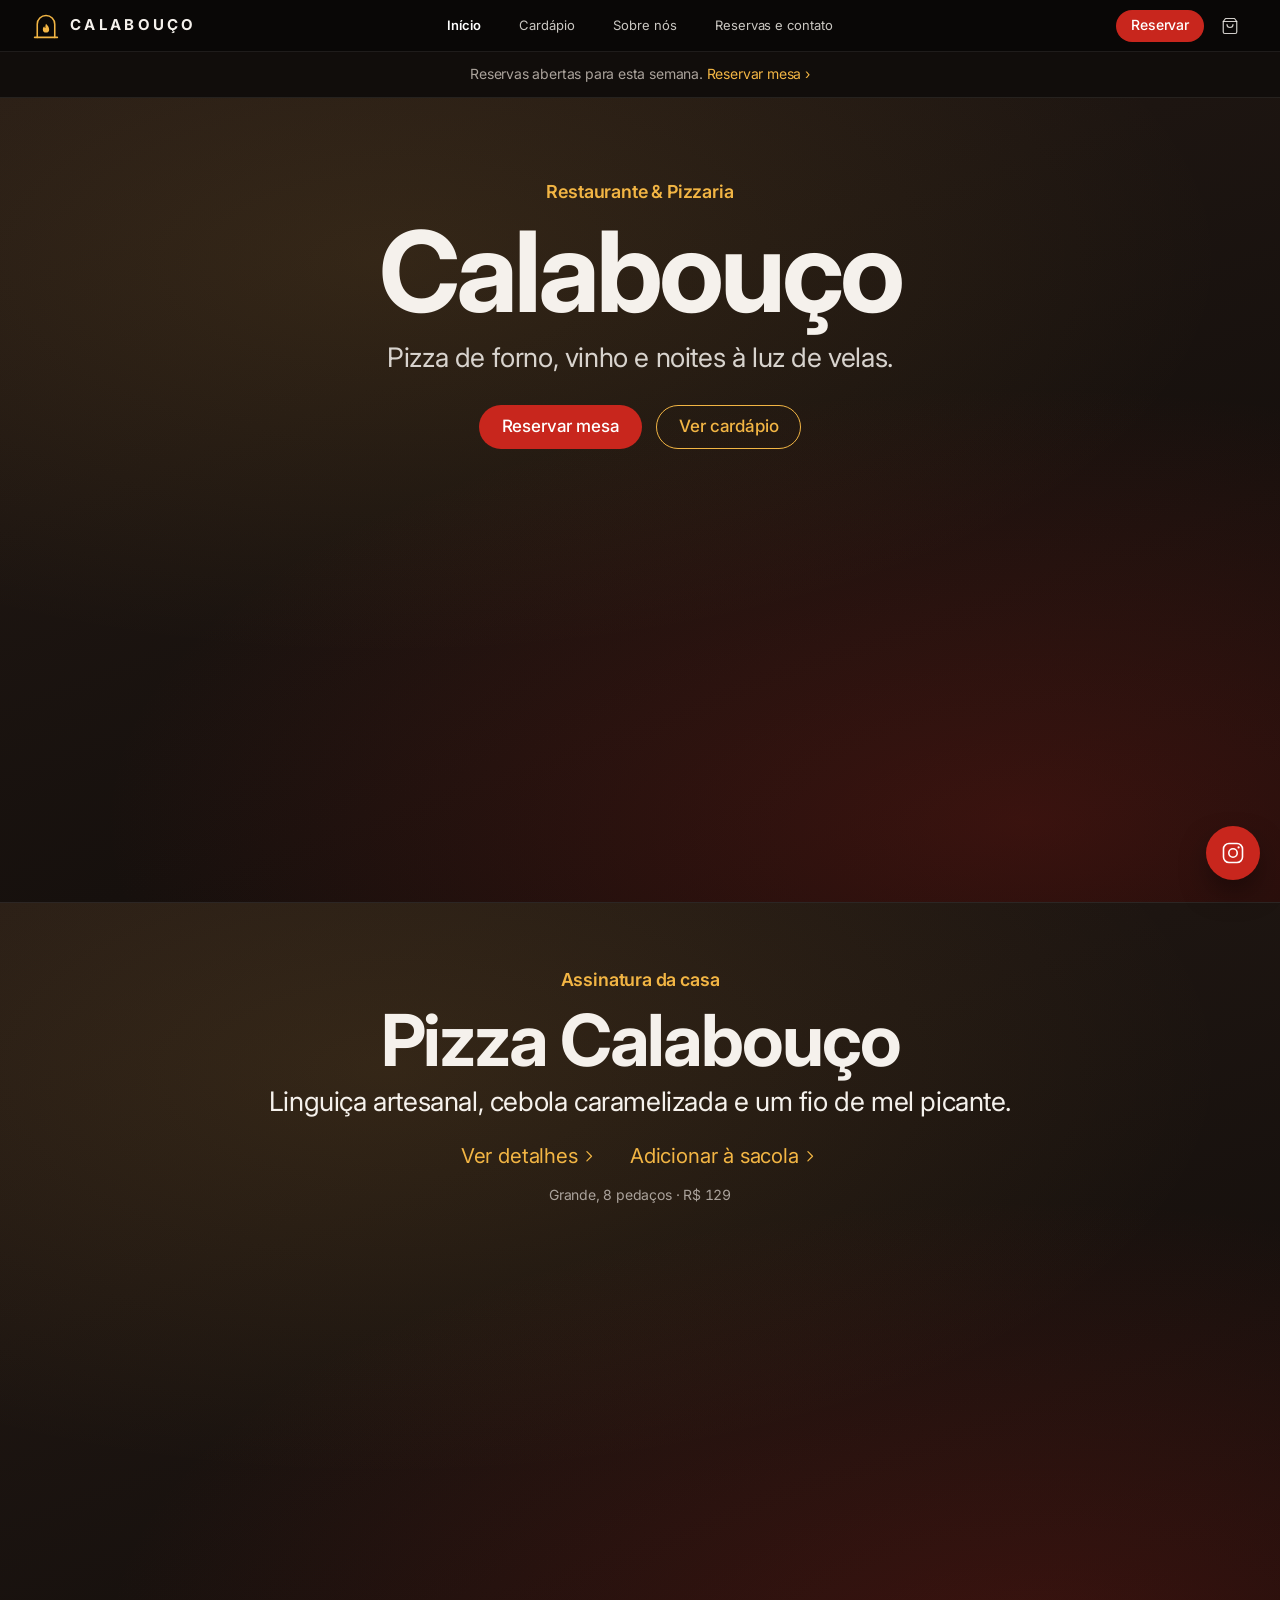
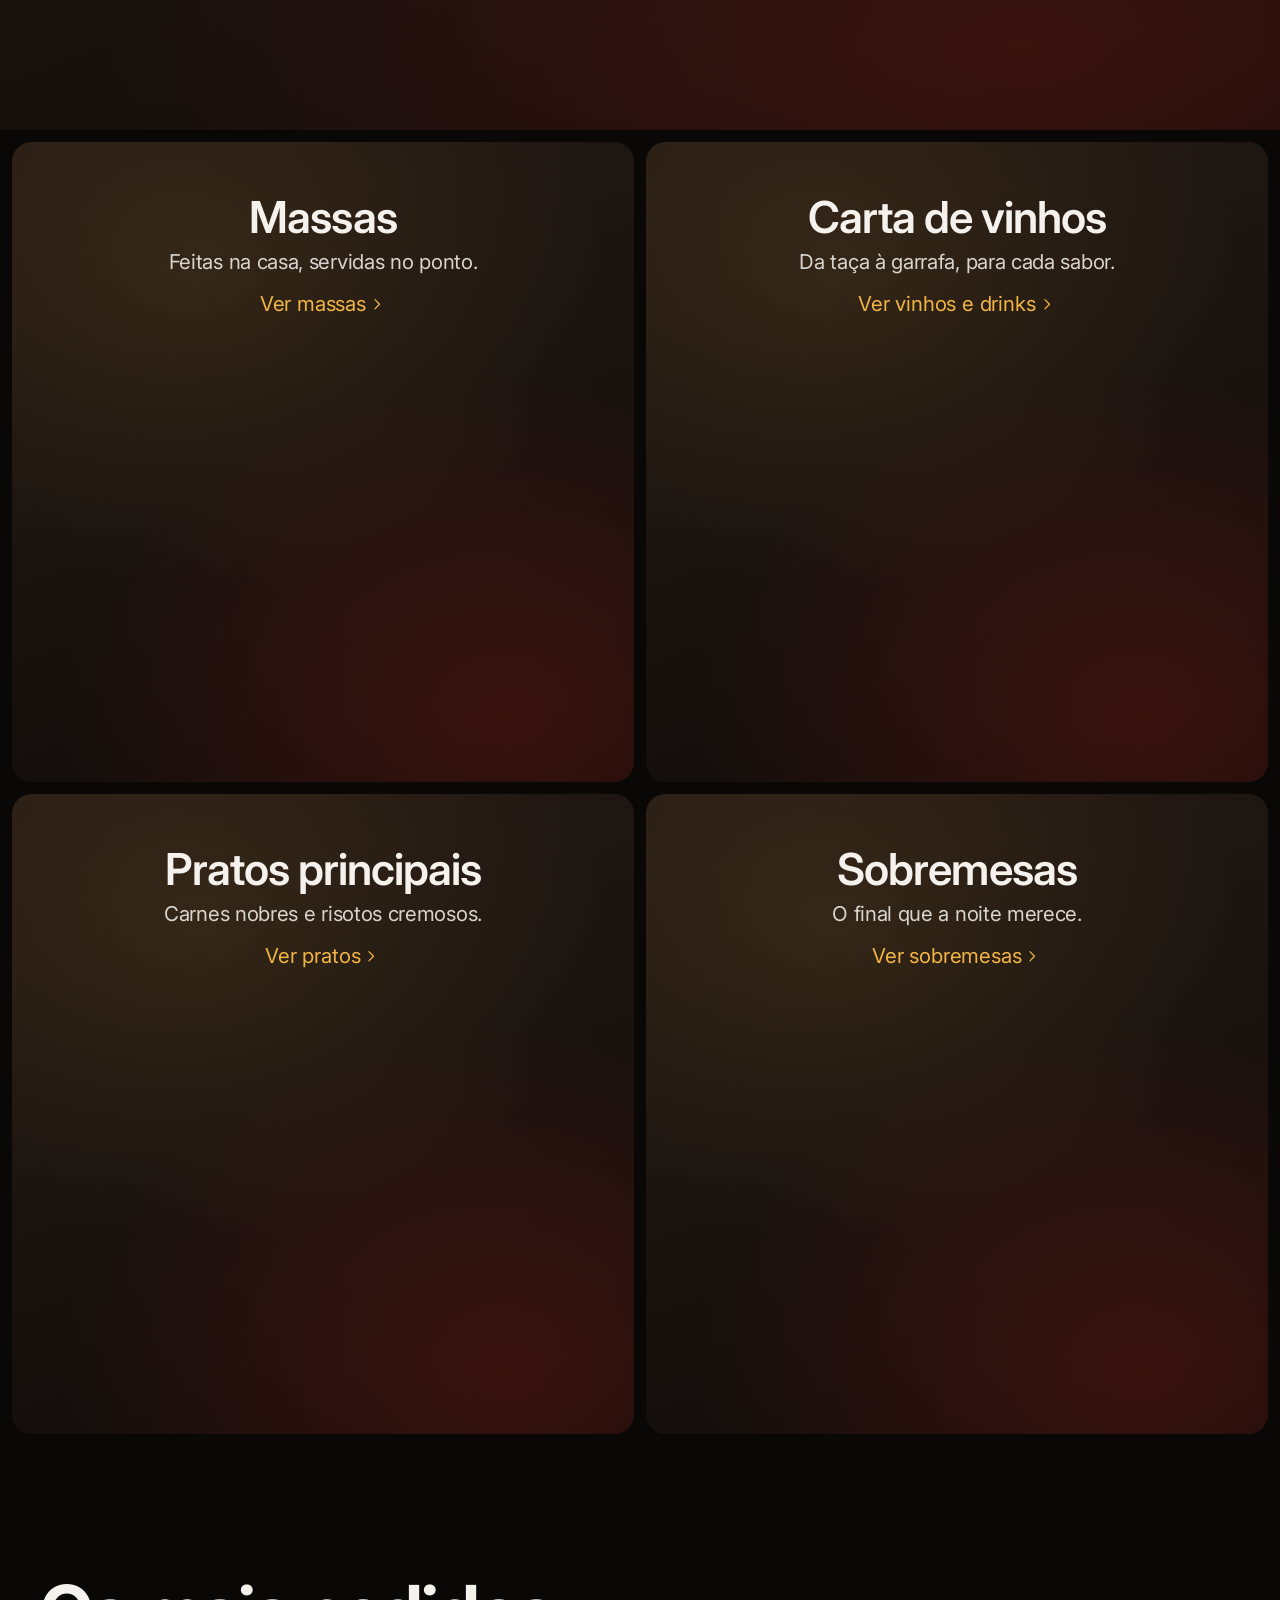
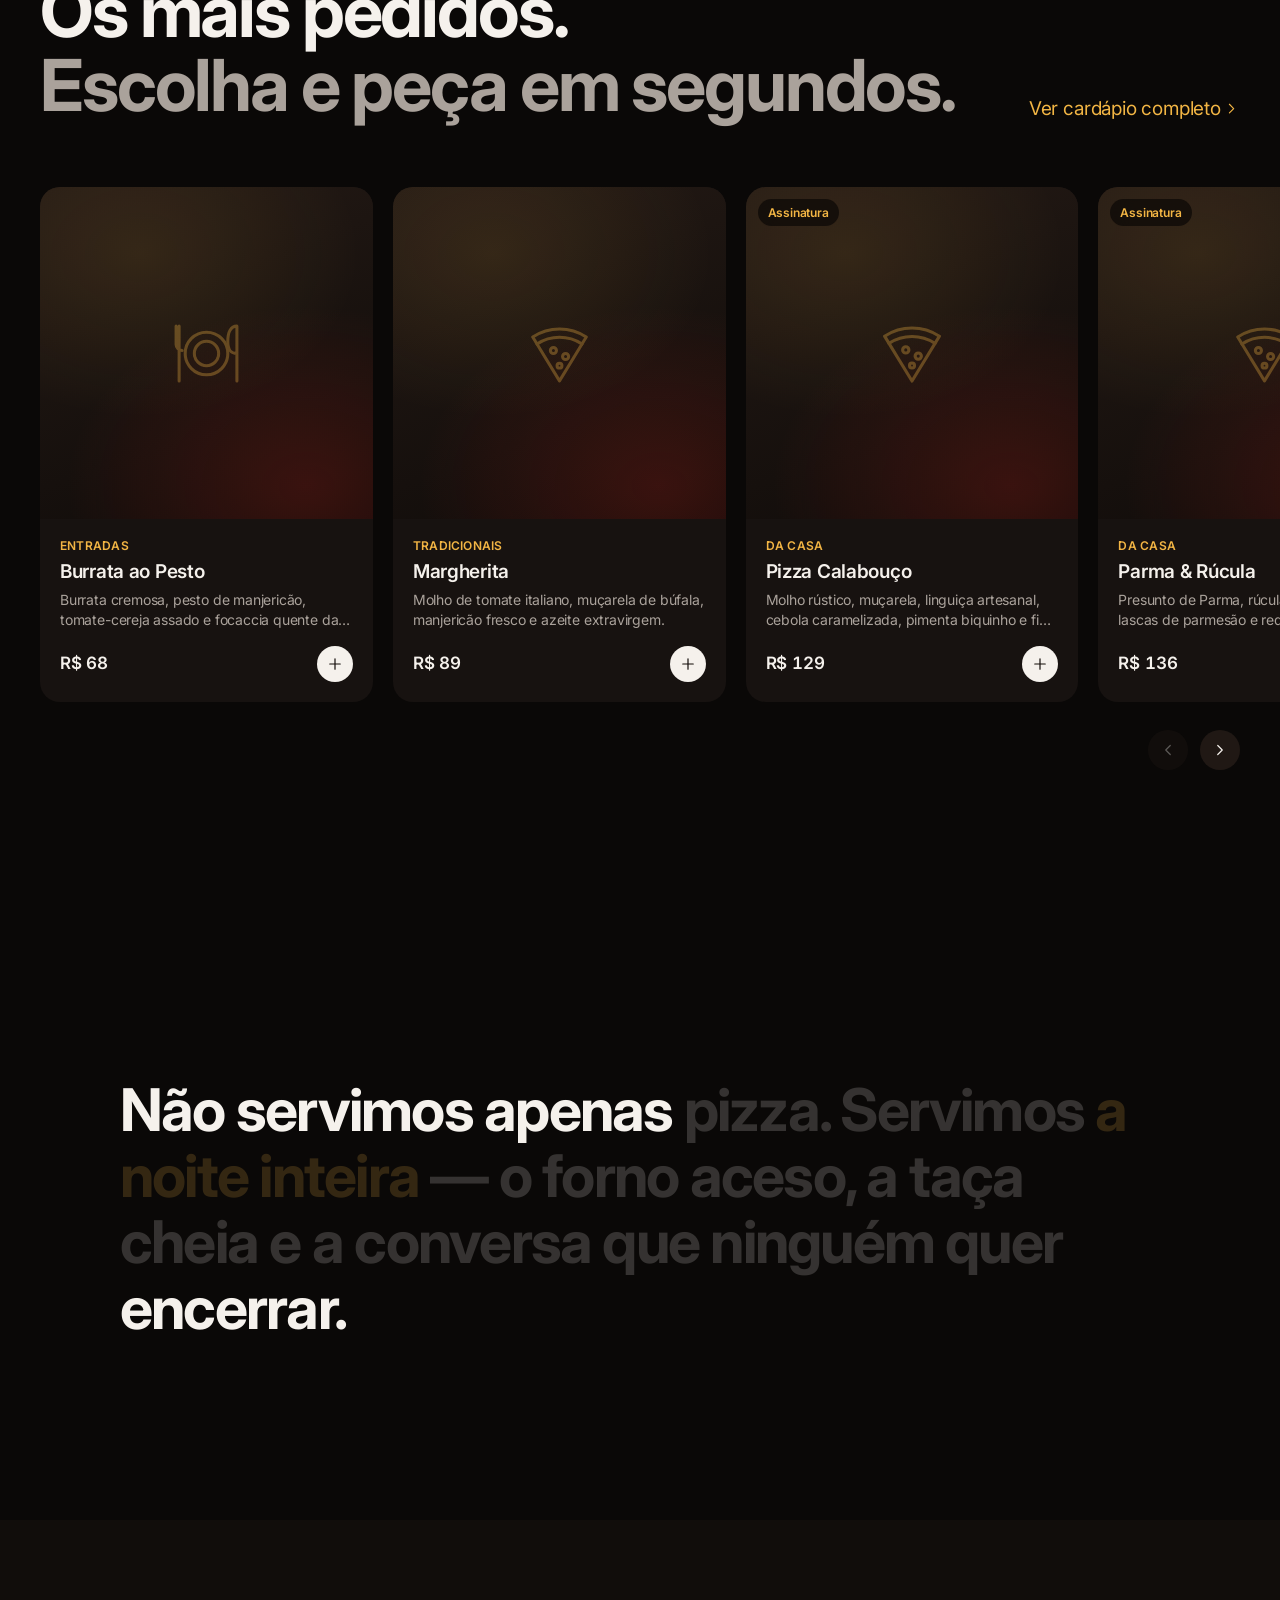
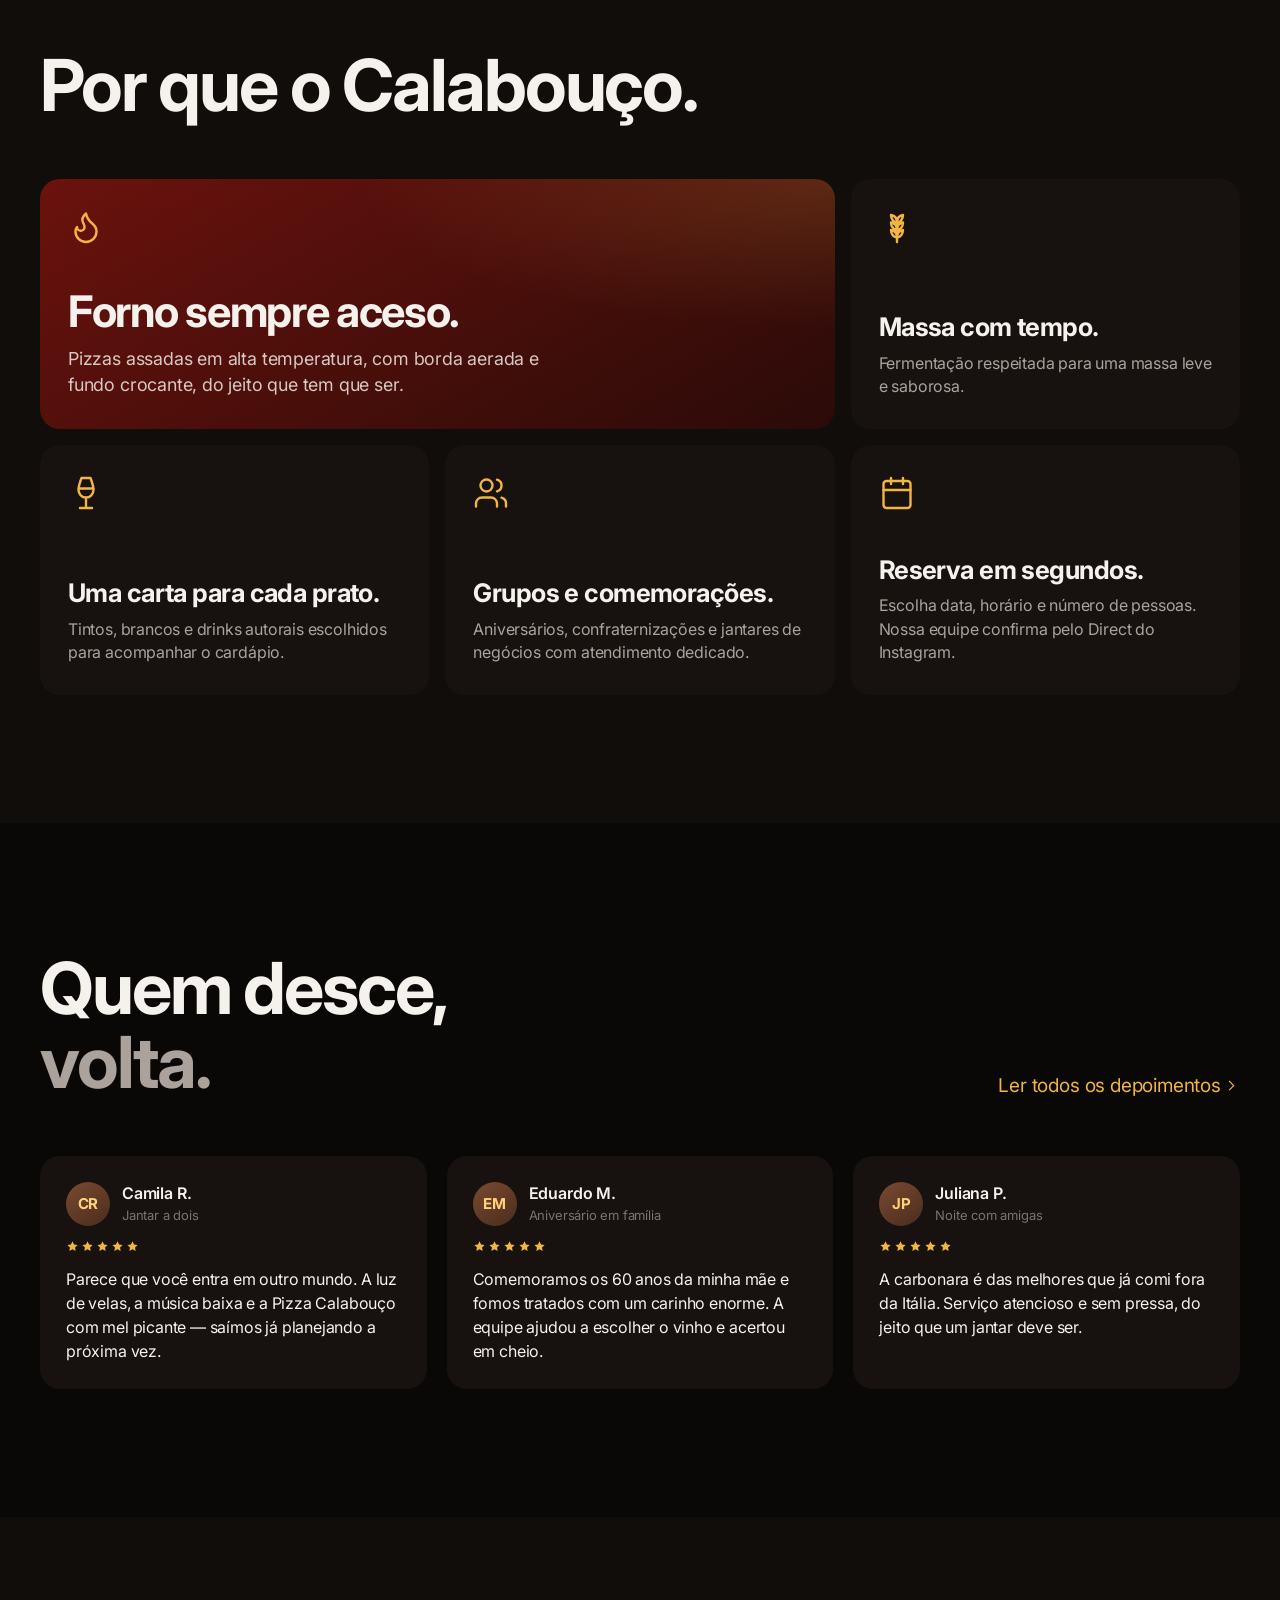
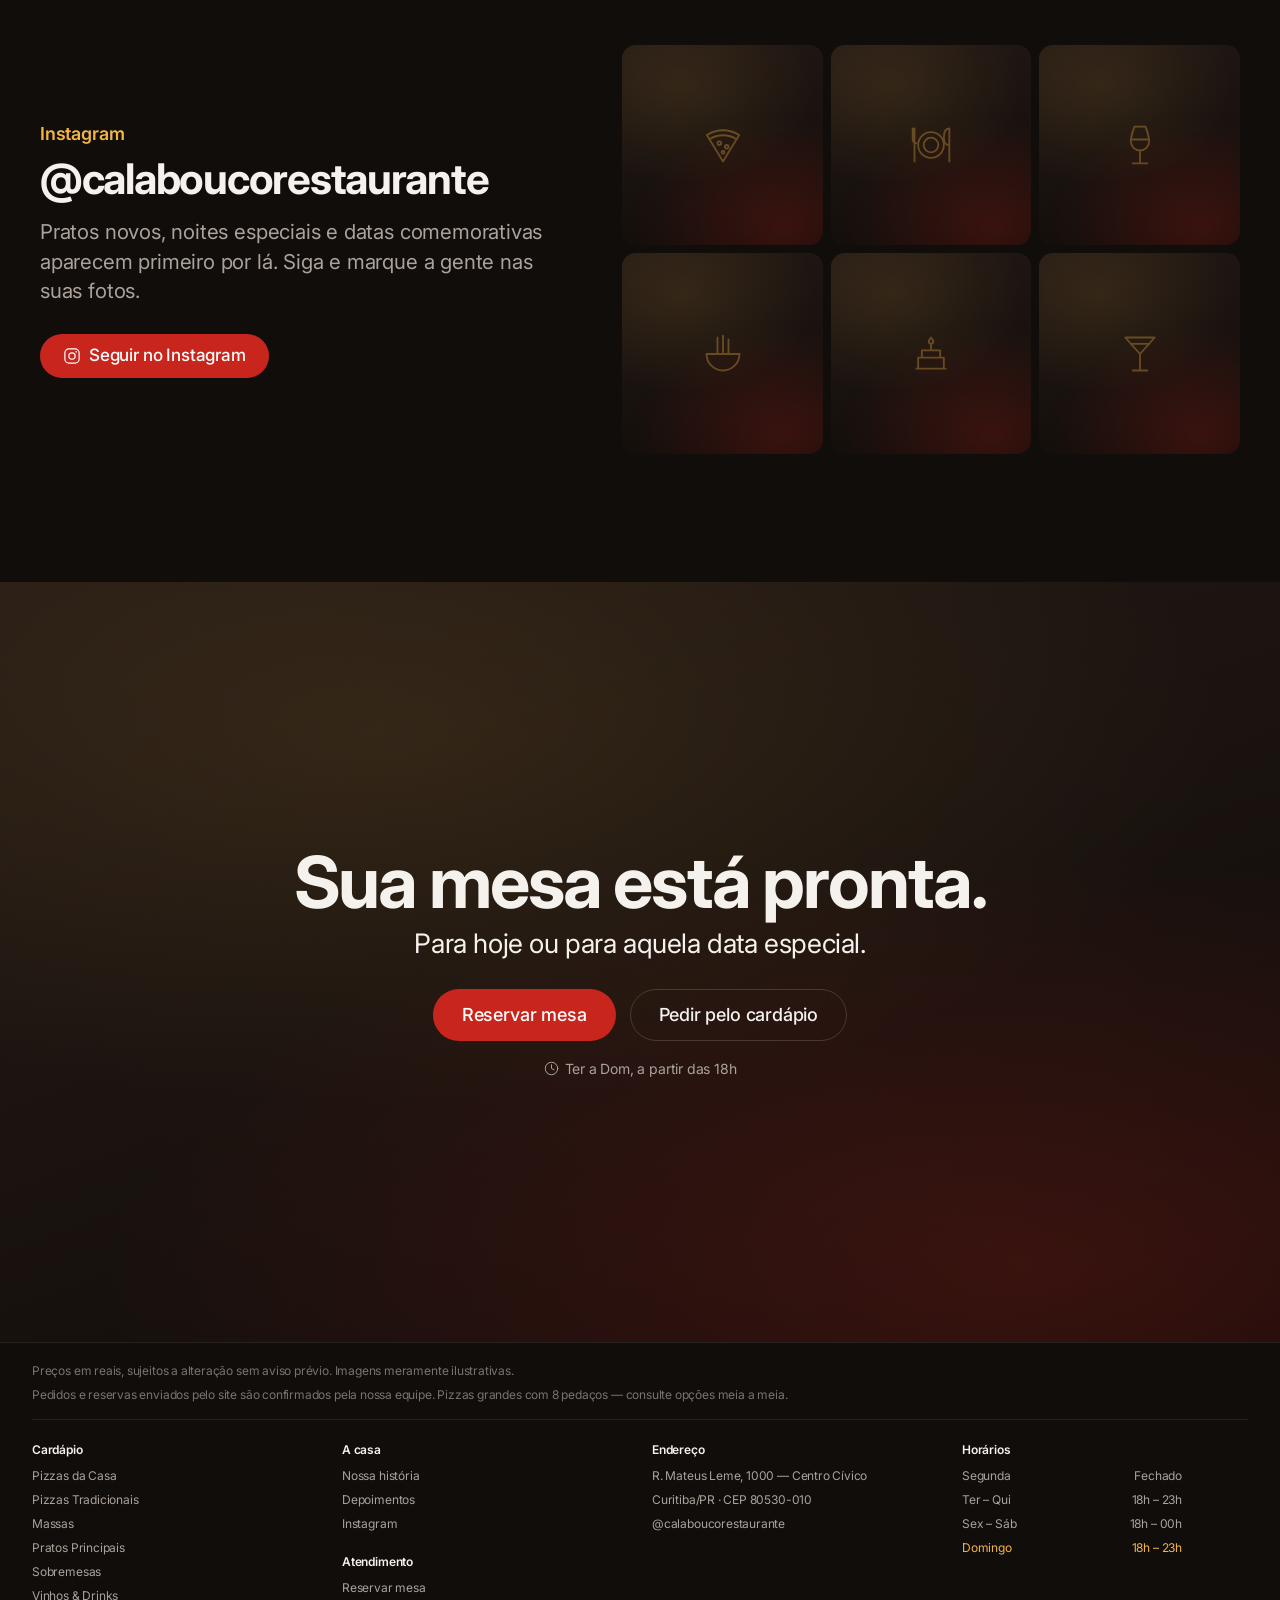
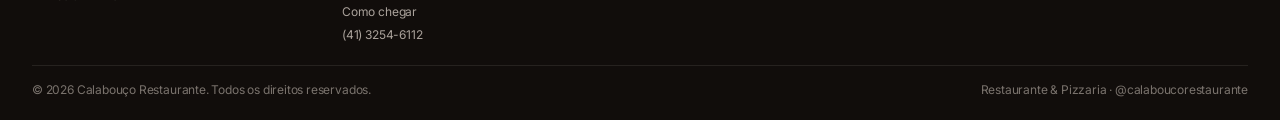
==== commit bb255731: "Redesign em andamento: design system inspirado em marcas grandes - Novo design system (assets/css/ba" ====
--- a/index.html
+++ b/index.html
@@ -3,23 +3,23 @@
 <head>
   <meta charset="utf-8">
   <meta name="viewport" content="width=device-width, initial-scale=1, viewport-fit=cover">
-  <title>Calabouço Restaurante — Pizzaria & Restaurante à luz de velas</title>
-  <meta name="description" content="Pizzas artesanais, massas, carnes e uma carta de vinhos em um ambiente intimista à luz de velas. Reserve sua mesa no Calabouço Restaurante.">
-  <meta name="theme-color" content="#0b0807">
+  <title>Calabouço Restaurante — Pizza, vinho e noites à luz de velas</title>
+  <meta name="description" content="Pizzas de forno, massas, carnes e uma carta de vinhos em um ambiente intimista à luz de velas. Veja o cardápio e reserve sua mesa no Calabouço.">
+  <meta name="theme-color" content="#0a0807">
   <link rel="icon" href="assets/img/favicon.svg" type="image/svg+xml">
 
   <meta property="og:type" content="website">
   <meta property="og:locale" content="pt_BR">
   <meta property="og:site_name" content="Calabouço Restaurante">
-  <meta property="og:title" content="Calabouço Restaurante — Pizzaria & Restaurante à luz de velas">
-  <meta property="og:description" content="Pizzas artesanais, massas, carnes e uma carta de vinhos em um ambiente intimista à luz de velas. Reserve sua mesa no Calabouço Restaurante.">
-  <meta property="og:image" content="https://images.unsplash.com/photo-1559339352-11d035aa65de?auto=format&fit=crop&w=1200&q=70">
+  <meta property="og:title" content="Calabouço Restaurante — Pizza, vinho e noites à luz de velas">
+  <meta property="og:description" content="Pizzas de forno, massas, carnes e uma carta de vinhos em um ambiente intimista à luz de velas. Veja o cardápio e reserve sua mesa no Calabouço.">
+  <meta property="og:image" content="https://images.unsplash.com/photo-1565299624946-b28f40a0ae38?auto=format&fit=crop&w=1200&q=70">
   <meta name="twitter:card" content="summary_large_image">
 
   <link rel="preconnect" href="https://images.unsplash.com">
-  <link rel="preload" href="assets/fonts/cormorant-garamond-latin-500-normal.woff2" as="font" type="font/woff2" crossorigin>
-  <link rel="preload" href="assets/fonts/manrope-latin-wght-normal.woff2" as="font" type="font/woff2" crossorigin>
-  <link rel="stylesheet" href="assets/css/styles.css">
+  <link rel="preload" href="assets/fonts/inter-latin-var.woff2" as="font" type="font/woff2" crossorigin>
+  <link rel="stylesheet" href="assets/css/base.css">
+  <link rel="stylesheet" href="assets/css/pages/home.css">
 
   <script src="assets/js/config.js" defer></script>
   <script src="assets/js/data.js" defer></script>
@@ -28,169 +28,180 @@
 <body>
   <a class="skip-link" href="#conteudo">Pular para o conteúdo</a>
 
-  <header class="site-header" data-header>
-    <div class="container site-header__inner">
-      <a class="brand" href="index.html" aria-label="Calabouço Restaurante — página inicial">
-        <svg class="brand__mark" viewBox="0 0 48 48" aria-hidden="true">
-          <defs>
-            <linearGradient id="flameH" x1="0" y1="1" x2="0" y2="0">
-              <stop offset="0" stop-color="#b8281f"/><stop offset=".6" stop-color="#e0702c"/><stop offset="1" stop-color="#ecc97f"/>
-            </linearGradient>
-          </defs>
-          <g fill="none" stroke="currentColor" stroke-linecap="round">
-            <path d="M7 45V21a17 17 0 0 1 34 0v24" stroke-width="2"/>
-            <path d="M18 45V14.5M24 45V11M30 45V14.5M12 30h24" stroke-width="1" opacity=".5"/>
-            <path d="M4 45h40" stroke-width="2"/>
-          </g>
-          <path d="M24 20c3.6 3.9 6 6.8 6 10.6a6 6 0 0 1-12 0c0-2.4 1.2-4.3 2.6-5.8.1 1.8.9 3 2.2 3.4-.4-3 .1-5.6 1.2-8.2z" fill="url(#flameH)"/>
+  <header class="gnav">
+    <nav class="container container--wide gnav__inner" aria-label="Principal">
+      <a class="brand" href="index.html" aria-label="Calabouço Restaurante — início">
+        <svg class="brand__mark" viewBox="0 0 32 32" aria-hidden="true" fill="none" stroke="currentColor" stroke-width="1.8" stroke-linecap="round" stroke-linejoin="round">
+          <path d="M6 29V14a10 10 0 0 1 20 0v15"/><path d="M3 29h26"/>
+          <path d="M16 13.5c2.2 2.4 3.6 4.1 3.6 6.4a3.6 3.6 0 0 1-7.2 0c0-1.5.7-2.6 1.6-3.5.1 1.1.6 1.8 1.4 2-.3-1.8 0-3.3.6-4.9z" fill="currentColor" stroke="none"/>
         </svg>
-        <span class="brand__text"><span class="brand__name">Calabouço</span><span class="brand__sub">Restaurante · Pizzaria</span></span>
-      </a>
-      <nav class="site-nav" id="site-nav" aria-label="Principal">
-        <ul>
-          <li><a href="index.html" aria-current="page">Início</a></li>
-          <li><a href="cardapio.html">Cardápio</a></li>
-          <li><a href="sobre.html">Sobre nós</a></li>
-          <li><a href="contato.html">Contato</a></li>
-        </ul>
-        <a class="btn btn--primary btn--sm" href="contato.html#reserva">Reservar mesa</a>
-      </nav>
-      <button class="nav-toggle" type="button" aria-expanded="false" aria-controls="site-nav" aria-label="Abrir menu"><span></span><span></span></button>
-    </div>
+        <span class="brand__name">Calabouço</span>
+      </a>
+      <div class="gnav__links" id="gnav-links">
+        <a href="index.html" aria-current="page">Início</a>
+        <a href="cardapio.html">Cardápio</a>
+        <a href="sobre.html">Sobre nós</a>
+        <a href="contato.html">Reservas e contato</a>
+      </div>
+      <div class="gnav__actions">
+        <a class="btn btn--primary btn--sm gnav__reserve" href="contato.html#reserva">Reservar</a>
+        <button class="gnav__icon-btn" type="button" data-bag-open aria-label="Abrir sacola"><span data-icon="bag"></span><span class="gnav__badge" data-bag-count hidden>0</span></button>
+        <button class="gnav__icon-btn gnav__toggle" type="button" aria-expanded="false" aria-controls="gnav-links" aria-label="Abrir menu"><span class="bars"><span></span><span></span></span></button>
+      </div>
+    </nav>
   </header>
 
+  <div class="ribbon">Reservas abertas para esta semana. <a href="contato.html#reserva">Reservar mesa&nbsp;›</a></div>
   <main id="conteudo">
-    <!-- ============ HERO ============ -->
-    <section class="hero">
-      <div class="hero__bg media">
-        <img src="https://images.unsplash.com/photo-1559339352-11d035aa65de?auto=format&fit=crop&w=2000&q=70" alt="Salão do restaurante à meia-luz" fetchpriority="high" decoding="async">
-      </div>
-      <div class="hero__glow" aria-hidden="true"></div>
-
-      <div class="container hero__grid">
-        <div class="hero__content">
-          <span class="kicker reveal">Restaurante &amp; Pizzaria</span>
-          <h1 class="display hero__title reveal" style="--delay:.08s">
-            <span class="line">Pedra, fogo</span>
-            <span class="line">&amp; <em>vinho.</em></span>
-          </h1>
-          <p class="lead reveal" style="--delay:.16s">
-            No Calabouço, a noite desce alguns degraus. Pizzas de massa leve e borda crocante, massas artesanais
-            e uma carta de vinhos para brindar sem pressa — à luz de velas.
-          </p>
-          <div class="hero__actions reveal" style="--delay:.24s">
-            <a class="btn btn--primary" data-link="reserve" href="contato.html#reserva"><span data-channel-icon></span>Reservar mesa</a>
-            <a class="btn btn--ghost" href="cardapio.html">Ver cardápio <span data-icon="arrow-right"></span></a>
-          </div>
-          <ul class="hero__facts reveal" style="--delay:.32s">
-            <li><span data-icon="clock"></span><span data-config="hours-summary">Ter a Dom · a partir das 18h</span></li>
-            <li><span data-icon="map-pin"></span><a data-link="maps" href="contato.html" data-config="address-line">Ver localização</a></li>
-            <li><span data-icon="instagram"></span><a data-link="instagram" href="https://www.instagram.com/calaboucorestaurante/" data-config="instagram-handle">@calaboucorestaurante</a></li>
-          </ul>
-        </div>
-
-        <aside class="hero-card reveal" style="--delay:.4s" aria-label="Destaque da casa">
-          <div class="media"><img src="https://images.unsplash.com/photo-1513104890138-7c749659a591?auto=format&fit=crop&w=800&q=70" alt="Pizza Calabouço" decoding="async"></div>
-          <div class="hero-card__body">
-            <span class="hero-card__label">Assinatura da casa</span>
-            <div class="hero-card__row">
-              <h2 class="hero-card__name">Pizza Calabouço</h2>
-              <span class="hero-card__price">R$ 129</span>
-            </div>
-            <p>Linguiça artesanal, cebola caramelizada, pimenta biquinho e fio de mel picante.</p>
-            <button class="btn-add" type="button" data-add="p5" style="margin-top:16px" aria-label="Adicionar Pizza Calabouço à minha seleção"><span data-icon="plus"></span><span>Adicionar</span></button>
-          </div>
-        </aside>
-      </div>
-      <span class="scroll-cue" aria-hidden="true">Role</span>
-    </section>
-
-    <!-- ============ FAIXA ============ -->
-    <div class="marquee" aria-hidden="true">
-      <div class="marquee__track"><span class="marquee__item">Pizzas artesanais</span><span class="marquee__item">Massas frescas</span><span class="marquee__item">Carta de vinhos</span><span class="marquee__item">Noites à luz de velas</span><span class="marquee__item">Drinks autorais</span><span class="marquee__item">Reservas para grupos</span><span class="marquee__item">Pizzas artesanais</span><span class="marquee__item">Massas frescas</span><span class="marquee__item">Carta de vinhos</span><span class="marquee__item">Noites à luz de velas</span><span class="marquee__item">Drinks autorais</span><span class="marquee__item">Reservas para grupos</span></div>
-    </div>
-
-    <!-- ============ DESTAQUES ============ -->
-    <section class="section" id="destaques">
+
+    <!-- ============ HERO (referência: Apple) ============ -->
+    <section class="tile tile--full hero" aria-labelledby="hero-title">
+      <div class="tile__bg media media--hero">
+        <img data-parallax src="https://images.unsplash.com/photo-1565299624946-b28f40a0ae38?auto=format&fit=crop&w=2000&q=70" alt="Pizza artesanal com manjericão fresco" fetchpriority="high" decoding="async">
+      </div>
+      <div class="tile__copy">
+        <p class="eyebrow reveal">Restaurante &amp; Pizzaria</p>
+        <h1 class="t-hero reveal" style="--delay:.06s" id="hero-title">Calabouço</h1>
+        <p class="t-subhead reveal" style="--delay:.12s">Pizza de forno, vinho e noites à luz de velas.</p>
+        <div class="btn-row reveal" style="--delay:.18s">
+          <a class="btn btn--primary" data-link="reserve" href="contato.html#reserva">Reservar mesa</a>
+          <a class="btn btn--secondary" href="cardapio.html">Ver cardápio</a>
+        </div>
+      </div>
+    </section>
+
+    <!-- ============ ASSINATURA ============ -->
+    <section class="tile tile--full tile--signature" aria-labelledby="sig-title">
+      <div class="tile__bg media media--hero">
+        <img src="https://images.unsplash.com/photo-1513104890138-7c749659a591?auto=format&fit=crop&w=2000&q=70" alt="Pizza Calabouço vista de cima" loading="lazy" decoding="async">
+      </div>
+      <div class="tile__copy">
+        <p class="eyebrow reveal">Assinatura da casa</p>
+        <h2 class="t-headline reveal" style="--delay:.06s" id="sig-title">Pizza Calabouço</h2>
+        <p class="t-subhead reveal" style="--delay:.12s">Linguiça artesanal, cebola caramelizada e um fio de mel picante.</p>
+        <div class="link-row reveal" style="--delay:.18s">
+          <button class="link" type="button" data-product="p5">Ver detalhes <span data-icon="chevron-right"></span></button>
+          <button class="link" type="button" data-add="p5">Adicionar à sacola <span data-icon="chevron-right"></span></button>
+        </div>
+        <p class="t-small reveal" style="--delay:.22s;margin-top:14px">Grande, 8 pedaços · <span class="tabular">R$ 129</span></p>
+      </div>
+    </section>
+
+    <!-- ============ CATEGORIAS (grade de tiles estilo Apple) ============ -->
+    <section class="tile-grid" aria-label="Explore o cardápio">
+      <a class="tile tile--half" href="cardapio.html?cat=massas">
+        <div class="tile__bg media media--hero"><img src="https://images.unsplash.com/photo-1473093295043-cdd812d0e601?auto=format&fit=crop&w=1300&q=70" alt="" loading="lazy" decoding="async"></div>
+        <div class="tile__copy">
+          <h2 class="t-title">Massas</h2>
+          <p class="t-subhead">Feitas na casa, servidas no ponto.</p>
+          <span class="link-row"><span class="link">Ver massas <span data-icon="chevron-right"></span></span></span>
+        </div>
+      </a>
+      <a class="tile tile--half" href="cardapio.html?cat=bebidas">
+        <div class="tile__bg media media--hero"><img src="https://images.unsplash.com/photo-1510812431401-41d2bd2722f3?auto=format&fit=crop&w=1300&q=70" alt="" loading="lazy" decoding="async"></div>
+        <div class="tile__copy">
+          <h2 class="t-title">Carta de vinhos</h2>
+          <p class="t-subhead">Da taça à garrafa, para cada sabor.</p>
+          <span class="link-row"><span class="link">Ver vinhos e drinks <span data-icon="chevron-right"></span></span></span>
+        </div>
+      </a>
+      <a class="tile tile--half" href="cardapio.html?cat=pratos-principais">
+        <div class="tile__bg media media--hero"><img src="https://images.unsplash.com/photo-1600891964092-4316c288032e?auto=format&fit=crop&w=1300&q=70" alt="" loading="lazy" decoding="async"></div>
+        <div class="tile__copy">
+          <h2 class="t-title">Pratos principais</h2>
+          <p class="t-subhead">Carnes nobres e risotos cremosos.</p>
+          <span class="link-row"><span class="link">Ver pratos <span data-icon="chevron-right"></span></span></span>
+        </div>
+      </a>
+      <a class="tile tile--half" href="cardapio.html?cat=sobremesas">
+        <div class="tile__bg media media--hero"><img src="https://images.unsplash.com/photo-1571877227200-a0d98ea607e9?auto=format&fit=crop&w=1300&q=70" alt="" loading="lazy" decoding="async"></div>
+        <div class="tile__copy">
+          <h2 class="t-title">Sobremesas</h2>
+          <p class="t-subhead">O final que a noite merece.</p>
+          <span class="link-row"><span class="link">Ver sobremesas <span data-icon="chevron-right"></span></span></span>
+        </div>
+      </a>
+    </section>
+
+    <!-- ============ MAIS PEDIDOS (galeria estilo Apple/Nike) ============ -->
+    <section class="section" aria-labelledby="featured-title">
+      <div class="container">
+        <div class="section-head section-head--split">
+          <h2 class="t-headline reveal" id="featured-title">Os mais pedidos.<br><span class="muted">Escolha e peça em segundos.</span></h2>
+          <a class="link reveal" href="cardapio.html" style="font-size:19px">Ver cardápio completo <span data-icon="chevron-right"></span></a>
+        </div>
+      </div>
+      <div class="scroller" data-scroller>
+        <div class="scroller__track" data-featured role="list" aria-label="Pratos mais pedidos"></div>
+        <div class="scroller__controls">
+          <button class="circle-btn" type="button" data-scroll-prev aria-label="Anteriores"><span data-icon="chevron-left"></span></button>
+          <button class="circle-btn" type="button" data-scroll-next aria-label="Próximos"><span data-icon="chevron-right"></span></button>
+        </div>
+      </div>
+    </section>
+
+    <!-- ============ MANIFESTO (texto que acende na rolagem) ============ -->
+    <section class="section statement" aria-label="Manifesto">
+      <div class="container">
+        <p class="scrub-text" data-scrub>Não servimos apenas pizza. Servimos <span class="accent">a noite inteira</span> — o forno aceso, a taça cheia e a conversa que ninguém quer encerrar.</p>
+      </div>
+    </section>
+
+    <!-- ============ POR QUE O CALABOUÇO (bento) ============ -->
+    <section class="section section--alt" aria-labelledby="why-title">
       <div class="container">
         <div class="section-head">
-          <div>
-            <span class="kicker reveal">Destaques da casa</span>
-            <h2 class="h2 reveal" style="--delay:.08s">Os favoritos de quem <em>desce ao Calabouço</em></h2>
-          </div>
-          <a class="link-arrow reveal" href="cardapio.html">Ver cardápio completo <span data-icon="arrow-right"></span></a>
-        </div>
-        <div class="dish-grid dish-grid--featured" data-featured-grid data-limit="4"></div>
-      </div>
-    </section>
-
-    <!-- ============ CATEGORIAS ============ -->
-    <section class="section section--alt">
-      <div class="container">
-        <div class="section-head section-head--center">
-          <span class="kicker reveal">Cardápio</span>
-          <h2 class="h2 reveal" style="--delay:.08s">Escolha por onde <em>começar</em></h2>
-          <p class="lead reveal" style="--delay:.16s">Entradas para dividir, pizzas tradicionais e autorais, massas, carnes, sobremesas e vinhos.</p>
-        </div>
-        <div class="cat-grid" data-cat-grid></div>
-      </div>
-    </section>
-
-    <!-- ============ EXPERIÊNCIA ============ -->
-    <section class="section">
-      <div class="container split">
-        <div class="collage reveal">
-          <div class="collage__main media"><img src="https://images.unsplash.com/photo-1555396273-367ea4eb4db5?auto=format&fit=crop&w=1100&q=70" alt="Mesa posta no salão do Calabouço" loading="lazy" decoding="async"></div>
-          <div class="collage__float media"><img src="https://images.unsplash.com/photo-1510812431401-41d2bd2722f3?auto=format&fit=crop&w=700&q=70" alt="Taças de vinho tinto" loading="lazy" decoding="async"></div>
-          <div class="collage__seal"><span>Noites<strong>à luz</strong>de velas</span></div>
-        </div>
-        <div>
-          <span class="kicker reveal">A experiência</span>
-          <h2 class="h2 reveal" style="--delay:.08s">Uma noite que <em>pede tempo</em></h2>
-          <p class="lead reveal" style="--delay:.16s">
-            O Calabouço é para quem gosta de jantar devagar: boa comida, boa conversa e um ambiente que convida a ficar
-            mais uma taça.
-          </p>
-          <div class="feature-list">
-            <div class="feature reveal" style="--delay:.1s">
-              <span class="feature__icon"><span data-icon="flame"></span></span>
-              <div><h3>Forno sempre aceso</h3><p>Pizzas assadas em alta temperatura, com borda aerada e fundo crocante.</p></div>
-            </div>
-            <div class="feature reveal" style="--delay:.18s">
-              <span class="feature__icon"><span data-icon="wine"></span></span>
-              <div><h3>Carta de vinhos</h3><p>Rótulos escolhidos para acompanhar cada sabor — da taça à garrafa.</p></div>
-            </div>
-            <div class="feature reveal" style="--delay:.26s">
-              <span class="feature__icon"><span data-icon="candle"></span></span>
-              <div><h3>Atmosfera intimista</h3><p>Luz baixa, pedra e madeira: o cenário ideal para encontros e celebrações.</p></div>
-            </div>
-          </div>
-          <a class="btn btn--ghost reveal" style="margin-top:40px" href="sobre.html">Conheça nossa história <span data-icon="arrow-right"></span></a>
-        </div>
-      </div>
-    </section>
-
-    <!-- ============ DEPOIMENTOS ============ -->
-    <section class="section section--alt">
-      <div class="container">
-        <div class="section-head section-head--center">
-          <span class="kicker reveal">Depoimentos</span>
-          <h2 class="h2 reveal" style="--delay:.08s">O que dizem <em>nossos convidados</em></h2>
-        </div>
-        <div class="testimonial-grid testimonial-grid--scroll" data-testimonials data-limit="3"></div>
-        <p style="text-align:center;margin-top:40px"><a class="link-arrow" href="sobre.html#depoimentos">Ler mais depoimentos <span data-icon="arrow-right"></span></a></p>
+          <h2 class="t-headline reveal" id="why-title">Por que o Calabouço.</h2>
+        </div>
+        <div class="bento">
+          <article class="bento-card bento-card--wide bento-card--accent reveal">
+            <span data-icon="flame"></span>
+            <h3>Forno sempre aceso.</h3>
+            <p>Pizzas assadas em alta temperatura, com borda aerada e fundo crocante, do jeito que tem que ser.</p>
+          </article>
+          <article class="bento-card reveal" style="--delay:.06s">
+            <span data-icon="wheat"></span>
+            <h3>Massa com tempo.</h3>
+            <p>Fermentação respeitada para uma massa leve e saborosa.</p>
+          </article>
+          <article class="bento-card reveal">
+            <span data-icon="wine"></span>
+            <h3>Uma carta para cada prato.</h3>
+            <p>Tintos, brancos e drinks autorais escolhidos para acompanhar o cardápio.</p>
+          </article>
+          <article class="bento-card reveal" style="--delay:.06s">
+            <span data-icon="users"></span>
+            <h3>Grupos e comemorações.</h3>
+            <p>Aniversários, confraternizações e jantares de negócios com atendimento dedicado.</p>
+          </article>
+          <article class="bento-card reveal" style="--delay:.12s">
+            <span data-icon="calendar"></span>
+            <h3>Reserva em segundos.</h3>
+            <p>Escolha data, horário e número de pessoas. Nossa equipe confirma pelo <span data-config="channel-name">WhatsApp</span>.</p>
+          </article>
+        </div>
+      </div>
+    </section>
+
+    <!-- ============ AVALIAÇÕES (referência: Airbnb) ============ -->
+    <section class="section" aria-labelledby="reviews-title">
+      <div class="container">
+        <div class="section-head section-head--split">
+          <h2 class="t-headline reveal" id="reviews-title">Quem desce,<br><span class="muted">volta.</span></h2>
+          <a class="link reveal" href="sobre.html#depoimentos" style="font-size:19px">Ler todos os depoimentos <span data-icon="chevron-right"></span></a>
+        </div>
+        <div class="review-grid" data-reviews data-limit="3"></div>
       </div>
     </section>
 
     <!-- ============ INSTAGRAM ============ -->
-    <section class="section">
+    <section class="section section--alt" aria-labelledby="insta-title">
       <div class="container insta">
-        <div>
-          <span class="kicker reveal">Instagram</span>
-          <h2 class="h2 reveal" style="--delay:.08s">Os bastidores estão no <em>nosso perfil</em></h2>
-          <p class="lead reveal" style="--delay:.16s">Pratos novos, noites especiais e datas comemorativas aparecem primeiro por lá. Siga e marque a gente nas suas fotos.</p>
-          <a class="insta__handle reveal" style="--delay:.2s" data-link="instagram" href="https://www.instagram.com/calaboucorestaurante/"><span data-icon="instagram"></span><span data-config="instagram-handle">@calaboucorestaurante</span></a>
-          <div class="reveal" style="--delay:.26s;margin-top:28px">
+        <div class="insta__copy">
+          <p class="eyebrow reveal">Instagram</p>
+          <h2 class="t-headline reveal" style="--delay:.06s" id="insta-title"><a data-link="instagram" href="https://www.instagram.com/calaboucorestaurante/" data-config="instagram-handle">@calaboucorestaurante</a></h2>
+          <p class="t-lead reveal" style="--delay:.12s;margin-top:16px">Pratos novos, noites especiais e datas comemorativas aparecem primeiro por lá. Siga e marque a gente nas suas fotos.</p>
+          <div class="btn-row reveal" style="--delay:.18s;margin-top:28px">
             <a class="btn btn--primary" data-link="instagram" href="https://www.instagram.com/calaboucorestaurante/"><span data-icon="instagram"></span>Seguir no Instagram</a>
           </div>
         </div>
@@ -198,75 +209,71 @@
       </div>
     </section>
 
-    <section class="section section--tight">
-      <div class="container">
-        <div class="cta-band reveal">
-          <div>
-            <span class="kicker">Reservas</span>
-            <h2 class="h2">Sua mesa está <em>à sua espera.</em></h2>
-            <p class="lead">Garanta seu lugar para hoje ou para aquela data especial. Recebemos casais, famílias e grupos.</p>
-          </div>
-          <div class="cta-band__actions">
-            <a class="btn btn--gold" data-link="reserve" href="contato.html#reserva"><span data-channel-icon></span>Reservar agora</a>
-            <a class="btn btn--ghost" href="contato.html#horarios"><span data-icon="clock"></span>Ver horários</a>
-          </div>
-        </div>
+    <!-- ============ CHAMADA FINAL ============ -->
+    <section class="tile tile--cta" aria-labelledby="cta-title">
+      <div class="tile__bg media media--hero">
+        <img src="https://images.unsplash.com/photo-1555396273-367ea4eb4db5?auto=format&fit=crop&w=2000&q=70" alt="" loading="lazy" decoding="async">
+      </div>
+      <div class="tile__copy">
+        <h2 class="t-headline reveal" id="cta-title">Sua mesa está pronta.</h2>
+        <p class="t-subhead reveal" style="--delay:.06s">Para hoje ou para aquela data especial.</p>
+        <div class="btn-row reveal" style="--delay:.12s">
+          <a class="btn btn--primary btn--lg" href="contato.html#reserva">Reservar mesa</a>
+          <a class="btn btn--ghost btn--lg" href="cardapio.html">Pedir pelo cardápio</a>
+        </div>
+        <p class="t-small reveal" style="--delay:.18s;margin-top:18px"><span data-icon="clock" style="width:15px;height:15px;vertical-align:-2px;margin-right:6px"></span><span data-config="hours-summary">Ter a Dom, a partir das 18h</span></p>
       </div>
     </section>
   </main>
 
-  <footer class="site-footer">
-    <div class="container">
-      <div class="footer-grid">
-        <div class="footer-about">
-          <a class="brand" href="index.html" aria-label="Calabouço Restaurante — página inicial">
-            <svg class="brand__mark" viewBox="0 0 48 48" aria-hidden="true">
-          <defs>
-            <linearGradient id="flameF" x1="0" y1="1" x2="0" y2="0">
-              <stop offset="0" stop-color="#b8281f"/><stop offset=".6" stop-color="#e0702c"/><stop offset="1" stop-color="#ecc97f"/>
-            </linearGradient>
-          </defs>
-          <g fill="none" stroke="currentColor" stroke-linecap="round">
-            <path d="M7 45V21a17 17 0 0 1 34 0v24" stroke-width="2"/>
-            <path d="M18 45V14.5M24 45V11M30 45V14.5M12 30h24" stroke-width="1" opacity=".5"/>
-            <path d="M4 45h40" stroke-width="2"/>
-          </g>
-          <path d="M24 20c3.6 3.9 6 6.8 6 10.6a6 6 0 0 1-12 0c0-2.4 1.2-4.3 2.6-5.8.1 1.8.9 3 2.2 3.4-.4-3 .1-5.6 1.2-8.2z" fill="url(#flameF)"/>
-        </svg>
-            <span class="brand__text"><span class="brand__name">Calabouço</span><span class="brand__sub">Restaurante · Pizzaria</span></span>
-          </a>
-          <p>Pizzas artesanais, massas, carnes e vinhos em um refúgio de pedra, fogo e luz de velas.</p>
-          <div class="socials">
-            <a class="social-btn" data-link="instagram" href="https://www.instagram.com/calaboucorestaurante/" aria-label="Instagram do Calabouço"><span data-icon="instagram"></span></a>
-            <a class="social-btn" data-link="contact" data-whatsapp-only href="contato.html" aria-label="WhatsApp do Calabouço"><span data-channel-icon></span></a>
-            <a class="social-btn" data-link="maps" href="contato.html" aria-label="Como chegar"><span data-icon="map-pin"></span></a>
-          </div>
-        </div>
-        <div>
-          <h4>Navegação</h4>
-          <ul>
-            <li><a href="index.html">Início</a></li>
-            <li><a href="cardapio.html">Cardápio</a></li>
-            <li><a href="sobre.html">Sobre nós</a></li>
-            <li><a href="contato.html">Contato e reservas</a></li>
-          </ul>
-        </div>
-        <div>
-          <h4>Horários</h4>
-          <ul class="footer-hours" data-hours-list></ul>
-        </div>
-        <div>
-          <h4>Contato</h4>
-          <ul class="footer-contact">
-            <li><span data-icon="map-pin"></span><a data-link="maps" href="contato.html"><span data-config="address-line"></span><br><span data-config="address-city"></span></a></li>
-            <li><span data-icon="phone"></span><a data-link="tel" href="contato.html" data-config="phone"></a></li>
-            <li><span data-icon="instagram"></span><a data-link="instagram" href="https://www.instagram.com/calaboucorestaurante/" data-config="instagram-handle">@calaboucorestaurante</a></li>
-          </ul>
-        </div>
-      </div>
-      <div class="footer-bottom">
+  <footer class="footer">
+    <div class="container container--wide footer__inner">
+      <div class="footer__note">
+        <p>Preços em reais, sujeitos a alteração sem aviso prévio. Imagens meramente ilustrativas.</p>
+        <p>Pedidos e reservas enviados pelo site são confirmados pela nossa equipe. Pizzas grandes com 8 pedaços — consulte opções meia a meia.</p>
+      </div>
+      <div class="footer__cols">
+        <div>
+          <h3>Cardápio</h3>
+          <ul>
+            <li><a href="cardapio.html?cat=pizzas-da-casa">Pizzas da Casa</a></li>
+            <li><a href="cardapio.html?cat=pizzas-tradicionais">Pizzas Tradicionais</a></li>
+            <li><a href="cardapio.html?cat=massas">Massas</a></li>
+            <li><a href="cardapio.html?cat=pratos-principais">Pratos Principais</a></li>
+            <li><a href="cardapio.html?cat=sobremesas">Sobremesas</a></li>
+            <li><a href="cardapio.html?cat=bebidas">Vinhos &amp; Drinks</a></li>
+          </ul>
+        </div>
+        <div>
+          <h3>A casa</h3>
+          <ul>
+            <li><a href="sobre.html">Nossa história</a></li>
+            <li><a href="sobre.html#depoimentos">Depoimentos</a></li>
+            <li><a data-link="instagram" href="https://www.instagram.com/calaboucorestaurante/">Instagram</a></li>
+          </ul>
+          <h3 style="margin-top:22px">Atendimento</h3>
+          <ul>
+            <li><a href="contato.html#reserva">Reservar mesa</a></li>
+            <li><a data-link="maps" href="contato.html">Como chegar</a></li>
+            <li><a data-link="tel" href="contato.html" data-config="phone">Telefone</a></li>
+          </ul>
+        </div>
+        <div>
+          <h3>Endereço</h3>
+          <ul>
+            <li><span data-config="address-line">Endereço</span></li>
+            <li><span data-config="address-city"></span></li>
+            <li><a data-link="instagram" href="https://www.instagram.com/calaboucorestaurante/" data-config="instagram-handle">@calaboucorestaurante</a></li>
+          </ul>
+        </div>
+        <div>
+          <h3>Horários</h3>
+          <ul class="footer__hours" data-hours-list></ul>
+        </div>
+      </div>
+      <div class="footer__bottom">
         <span>© <span data-config="year">2026</span> Calabouço Restaurante. Todos os direitos reservados.</span>
-        <span>Imagens meramente ilustrativas.</span>
+        <span>Restaurante &amp; Pizzaria · <a data-link="instagram" href="https://www.instagram.com/calaboucorestaurante/" data-config="instagram-handle">@calaboucorestaurante</a></span>
       </div>
     </div>
   </footer>
--- a/assets/css/base.css
+++ b/assets/css/base.css
@@ -0,0 +1,1737 @@
+/* ==========================================================================
+   CALABOUÇO — Design system (base compartilhada)
+   Referências: Apple (estrutura, tipografia, tiles, navegação),
+   iFood/Domino's (sacola e ficha do produto), Airbnb (avaliações),
+   OpenTable (reserva). Paleta: preto, marrom, vermelho e âmbar.
+   ========================================================================== */
+
+@font-face {
+  font-family: "Inter";
+  font-style: normal;
+  font-weight: 100 900;
+  font-display: swap;
+  src: url("../fonts/inter-latin-var.woff2") format("woff2");
+}
+
+:root {
+  /* Superfícies */
+  --bg: #0a0807;
+  --bg-2: #110d0b;
+  --tile: #171210;
+  --tile-2: #201814;
+  --tile-3: #2a201b;
+  --scrim: rgba(10, 8, 7, 0.72);
+
+  /* Marca */
+  --red: #c8261d;
+  --red-hover: #de3328;
+  --red-deep: #6b120d;
+  --brown: #4a2c1d;
+  --brown-2: #2b1a12;
+  --amber: #f2b544;
+  --amber-2: #ffd27a;
+
+  /* Texto */
+  --text: #f5f1ec;
+  --text-2: #aaa29b;
+  --text-3: #7a736d;
+
+  /* Linhas */
+  --line: rgba(255, 240, 225, 0.09);
+  --line-2: rgba(255, 240, 225, 0.16);
+
+  /* Tipografia */
+  --font: "Inter", -apple-system, BlinkMacSystemFont, "SF Pro Display", "Segoe UI", Roboto, Helvetica, Arial,
+    sans-serif;
+
+  /* Layout */
+  --nav-h: 52px;
+  --max: 1200px;
+  --wide: 1440px;
+  --gutter: clamp(16px, 4vw, 32px);
+  --radius-sm: 12px;
+  --radius: 20px;
+  --radius-lg: 28px;
+
+  /* Movimento (curva usada pela Apple) */
+  --ease: cubic-bezier(0.28, 0.11, 0.32, 1);
+  --ease-out: cubic-bezier(0.22, 1, 0.36, 1);
+}
+
+/* ---------- Reset ---------- */
+*,
+*::before,
+*::after {
+  box-sizing: border-box;
+}
+
+html {
+  -webkit-text-size-adjust: 100%;
+  scroll-behavior: smooth;
+  scroll-padding-top: calc(var(--nav-h) + 16px);
+}
+
+body {
+  margin: 0;
+  min-height: 100vh;
+  background: var(--bg);
+  color: var(--text);
+  font-family: var(--font);
+  font-size: 17px;
+  line-height: 1.47;
+  letter-spacing: -0.011em;
+  font-optical-sizing: auto;
+  -webkit-font-smoothing: antialiased;
+  -moz-osx-font-smoothing: grayscale;
+  text-rendering: optimizeLegibility;
+  overflow-x: hidden;
+}
+
+img,
+svg,
+video {
+  display: block;
+  max-width: 100%;
+}
+img {
+  height: auto;
+}
+a {
+  color: inherit;
+  text-decoration: none;
+}
+button,
+input,
+select,
+textarea {
+  font: inherit;
+  color: inherit;
+  letter-spacing: inherit;
+}
+button {
+  cursor: pointer;
+  background: none;
+  border: 0;
+  padding: 0;
+}
+ul,
+ol {
+  margin: 0;
+  padding: 0;
+  list-style: none;
+}
+h1,
+h2,
+h3,
+h4,
+p,
+figure,
+blockquote {
+  margin: 0;
+}
+::selection {
+  background: var(--red);
+  color: #fff;
+}
+:focus-visible {
+  outline: 2px solid var(--amber);
+  outline-offset: 3px;
+  border-radius: 6px;
+}
+
+.skip-link {
+  position: absolute;
+  left: 12px;
+  top: -60px;
+  z-index: 400;
+  padding: 10px 16px;
+  border-radius: 999px;
+  background: var(--amber);
+  color: #1a1009;
+  font-weight: 600;
+  font-size: 14px;
+  transition: top 0.2s;
+}
+.skip-link:focus {
+  top: 10px;
+}
+
+.sr-only {
+  position: absolute !important;
+  width: 1px;
+  height: 1px;
+  padding: 0;
+  margin: -1px;
+  overflow: hidden;
+  clip: rect(0, 0, 0, 0);
+  white-space: nowrap;
+  border: 0;
+}
+
+/* ---------- Layout ---------- */
+.container {
+  width: 100%;
+  max-width: calc(var(--max) + var(--gutter) * 2);
+  margin-inline: auto;
+  padding-inline: var(--gutter);
+}
+.container--wide {
+  max-width: calc(var(--wide) + var(--gutter) * 2);
+}
+.section {
+  padding-block: clamp(72px, 10vw, 140px);
+}
+.section--tight {
+  padding-block: clamp(48px, 6vw, 88px);
+}
+.section--alt {
+  background: var(--bg-2);
+}
+.section-head {
+  max-width: 820px;
+  margin-bottom: clamp(32px, 5vw, 56px);
+}
+.section-head--center {
+  margin-inline: auto;
+  text-align: center;
+}
+.section-head--split {
+  max-width: none;
+  display: flex;
+  flex-wrap: wrap;
+  align-items: flex-end;
+  justify-content: space-between;
+  gap: 16px 32px;
+}
+
+/* ---------- Tipografia (escala inspirada na Apple) ---------- */
+.eyebrow {
+  display: block;
+  font-size: clamp(15px, 1.4vw, 19px);
+  font-weight: 600;
+  letter-spacing: -0.01em;
+  color: var(--amber);
+  margin-bottom: 10px;
+}
+.t-hero {
+  font-size: clamp(48px, 9vw, 112px);
+  font-weight: 700;
+  line-height: 1;
+  letter-spacing: -0.035em;
+}
+.t-headline {
+  font-size: clamp(36px, 5.6vw, 72px);
+  font-weight: 700;
+  line-height: 1.04;
+  letter-spacing: -0.03em;
+}
+.t-title {
+  font-size: clamp(28px, 3.6vw, 44px);
+  font-weight: 600;
+  line-height: 1.08;
+  letter-spacing: -0.022em;
+}
+.t-card {
+  font-size: clamp(21px, 2vw, 26px);
+  font-weight: 600;
+  line-height: 1.15;
+  letter-spacing: -0.018em;
+}
+.t-subhead {
+  font-size: clamp(19px, 2.1vw, 28px);
+  font-weight: 400;
+  line-height: 1.25;
+  letter-spacing: -0.015em;
+  color: var(--text);
+}
+.t-lead {
+  font-size: clamp(17px, 1.6vw, 21px);
+  line-height: 1.45;
+  color: var(--text-2);
+  max-width: 62ch;
+}
+.t-small {
+  font-size: 14px;
+  line-height: 1.43;
+  color: var(--text-2);
+}
+.t-micro {
+  font-size: 12px;
+  line-height: 1.33;
+  color: var(--text-3);
+}
+.muted {
+  color: var(--text-2);
+}
+.accent {
+  color: var(--amber);
+}
+.gradient-text {
+  background: linear-gradient(100deg, var(--amber-2) 0%, var(--amber) 35%, #e0612c 70%, var(--red-hover) 100%);
+  -webkit-background-clip: text;
+  background-clip: text;
+  color: transparent;
+}
+.tabular {
+  font-variant-numeric: tabular-nums;
+}
+
+/* ---------- Botões e links (pílulas estilo Apple) ---------- */
+.btn {
+  display: inline-flex;
+  align-items: center;
+  justify-content: center;
+  gap: 8px;
+  min-height: 44px;
+  padding: 0 22px;
+  border-radius: 980px;
+  border: 1px solid transparent;
+  font-size: 17px;
+  font-weight: 500;
+  letter-spacing: -0.01em;
+  white-space: nowrap;
+  transition: background-color 0.3s var(--ease), color 0.3s var(--ease), border-color 0.3s var(--ease),
+    transform 0.3s var(--ease);
+}
+.btn .icon {
+  width: 18px;
+  height: 18px;
+}
+.btn:active {
+  transform: scale(0.98);
+}
+.btn--primary {
+  background: var(--red);
+  color: #fff;
+}
+.btn--primary:hover {
+  background: var(--red-hover);
+}
+.btn--secondary {
+  border-color: var(--amber);
+  color: var(--amber);
+}
+.btn--secondary:hover {
+  background: var(--amber);
+  color: #1a1009;
+}
+.btn--light {
+  background: var(--text);
+  color: #120c09;
+}
+.btn--light:hover {
+  background: #fff;
+}
+.btn--ghost {
+  border-color: var(--line-2);
+  color: var(--text);
+}
+.btn--ghost:hover {
+  border-color: var(--text-2);
+  background: rgba(255, 255, 255, 0.04);
+}
+.btn--sm {
+  min-height: 32px;
+  padding: 0 14px;
+  font-size: 14px;
+}
+.btn--lg {
+  min-height: 52px;
+  padding: 0 28px;
+  font-size: 18px;
+}
+.btn--block {
+  width: 100%;
+}
+.btn[disabled],
+.btn[aria-disabled="true"] {
+  opacity: 0.4;
+  pointer-events: none;
+}
+
+.btn-row {
+  display: flex;
+  flex-wrap: wrap;
+  gap: 14px;
+  align-items: center;
+}
+.btn-row--center {
+  justify-content: center;
+}
+
+/* Link com chevron "Saiba mais ›" */
+.link {
+  display: inline-flex;
+  align-items: center;
+  gap: 2px;
+  color: var(--amber);
+  font-weight: 400;
+  font-size: inherit;
+}
+.link .icon {
+  width: 0.9em;
+  height: 0.9em;
+  transition: transform 0.3s var(--ease);
+}
+.link:hover {
+  text-decoration: underline;
+  text-underline-offset: 3px;
+}
+.link:hover .icon {
+  transform: translateX(2px);
+}
+.link-row {
+  display: flex;
+  flex-wrap: wrap;
+  gap: 8px 32px;
+  justify-content: center;
+  font-size: clamp(17px, 1.6vw, 21px);
+}
+
+.icon {
+  display: inline-flex;
+  width: 20px;
+  height: 20px;
+  flex-shrink: 0;
+}
+.icon svg {
+  width: 100%;
+  height: 100%;
+}
+
+/* ---------- Faixa superior (ribbon, estilo Apple) ---------- */
+.ribbon {
+  position: relative;
+  z-index: 60;
+  margin-top: var(--nav-h);
+  padding: 12px var(--gutter);
+  text-align: center;
+  font-size: 14px;
+  color: var(--text-2);
+  background: var(--bg-2);
+  border-bottom: 1px solid var(--line);
+}
+.ribbon a {
+  color: var(--amber);
+}
+.ribbon a:hover {
+  text-decoration: underline;
+}
+
+/* ---------- Navegação global (estilo Apple) ---------- */
+.gnav {
+  position: fixed;
+  inset: 0 0 auto;
+  z-index: 100;
+  height: var(--nav-h);
+  background: rgba(10, 8, 7, 0.78);
+  -webkit-backdrop-filter: saturate(180%) blur(20px);
+  backdrop-filter: saturate(180%) blur(20px);
+  border-bottom: 1px solid var(--line);
+}
+.gnav__inner {
+  height: 100%;
+  display: grid;
+  grid-template-columns: 1fr auto 1fr;
+  align-items: center;
+  gap: 24px;
+}
+.brand {
+  display: inline-flex;
+  align-items: center;
+  gap: 10px;
+  flex-shrink: 0;
+  color: var(--text);
+}
+.brand__mark {
+  width: 28px;
+  height: 28px;
+  color: var(--amber);
+}
+.brand__name {
+  font-size: 15px;
+  font-weight: 700;
+  letter-spacing: 0.22em;
+  text-transform: uppercase;
+}
+.gnav__links {
+  display: flex;
+  align-items: center;
+  gap: clamp(20px, 3vw, 40px);
+}
+.gnav__links a {
+  font-size: 13px;
+  font-weight: 400;
+  letter-spacing: -0.005em;
+  color: rgba(245, 241, 236, 0.82);
+  transition: color 0.25s;
+}
+.gnav__links a:hover,
+.gnav__links a[aria-current="page"] {
+  color: #fff;
+}
+.gnav__links a[aria-current="page"] {
+  font-weight: 600;
+}
+.gnav__actions {
+  justify-self: end;
+  display: flex;
+  align-items: center;
+  gap: 8px;
+}
+.gnav__icon-btn {
+  position: relative;
+  display: grid;
+  place-items: center;
+  width: 36px;
+  height: 36px;
+  border-radius: 50%;
+  color: rgba(245, 241, 236, 0.85);
+  transition: background-color 0.25s, color 0.25s;
+}
+.gnav__icon-btn:hover {
+  background: rgba(255, 255, 255, 0.07);
+  color: #fff;
+}
+.gnav__icon-btn .icon {
+  width: 18px;
+  height: 18px;
+}
+.gnav__badge {
+  position: absolute;
+  top: 3px;
+  right: 1px;
+  min-width: 17px;
+  height: 17px;
+  padding: 0 4px;
+  border-radius: 999px;
+  display: grid;
+  place-items: center;
+  background: var(--red);
+  color: #fff;
+  font-size: 10.5px;
+  font-weight: 700;
+  line-height: 1;
+}
+.gnav__badge[hidden] {
+  display: none;
+}
+.gnav__toggle {
+  display: none;
+}
+
+@media (max-width: 833px) {
+  :root {
+    --nav-h: 48px;
+  }
+  .gnav__inner {
+    grid-template-columns: 1fr auto;
+  }
+  .gnav__links {
+    position: fixed;
+    inset: var(--nav-h) 0 0;
+    z-index: 99;
+    flex-direction: column;
+    align-items: stretch;
+    gap: 0;
+    padding: 20px var(--gutter) 40px;
+    background: var(--bg);
+    opacity: 0;
+    visibility: hidden;
+    transform: translateY(-8px);
+    transition: opacity 0.35s var(--ease), transform 0.35s var(--ease), visibility 0.35s;
+  }
+  .gnav__links.is-open {
+    opacity: 1;
+    visibility: visible;
+    transform: none;
+  }
+  .gnav__links a {
+    padding: 12px 0;
+    font-size: 28px;
+    font-weight: 600;
+    letter-spacing: -0.02em;
+    color: var(--text);
+    border-bottom: 1px solid var(--line);
+  }
+  .gnav__links a[aria-current="page"] {
+    color: var(--amber);
+  }
+  .gnav__toggle {
+    display: grid;
+  }
+  .gnav__toggle .bars {
+    position: relative;
+    width: 18px;
+    height: 12px;
+  }
+  .gnav__toggle .bars span {
+    position: absolute;
+    left: 0;
+    right: 0;
+    height: 1.5px;
+    background: currentColor;
+    border-radius: 2px;
+    transition: transform 0.35s var(--ease), top 0.35s var(--ease);
+  }
+  .gnav__toggle .bars span:nth-child(1) {
+    top: 2px;
+  }
+  .gnav__toggle .bars span:nth-child(2) {
+    top: 9px;
+  }
+  .gnav__toggle[aria-expanded="true"] .bars span:nth-child(1) {
+    top: 5.5px;
+    transform: rotate(45deg);
+  }
+  .gnav__toggle[aria-expanded="true"] .bars span:nth-child(2) {
+    top: 5.5px;
+    transform: rotate(-45deg);
+  }
+  .gnav__reserve {
+    display: none;
+  }
+  body.nav-open {
+    overflow: hidden;
+  }
+}
+
+/* Espaço para a navegação fixa em páginas sem ribbon */
+.page-top {
+  padding-top: var(--nav-h);
+}
+
+/* ---------- Mídia com fallback ---------- */
+.media {
+  position: relative;
+  overflow: hidden;
+  background: radial-gradient(120% 90% at 30% 20%, rgba(242, 181, 68, 0.1), transparent 55%),
+    radial-gradient(120% 90% at 80% 90%, rgba(200, 38, 29, 0.22), transparent 60%),
+    linear-gradient(160deg, #241a15, #0f0b09);
+}
+.media > img,
+.media > video {
+  width: 100%;
+  height: 100%;
+  object-fit: cover;
+}
+.media.is-fallback > img {
+  display: none;
+}
+/* Ícone discreto da categoria quando a foto não carrega */
+.media.is-fallback::after {
+  content: "";
+  position: absolute;
+  inset: 0;
+  margin: auto;
+  width: clamp(36px, 22%, 88px);
+  aspect-ratio: 1;
+  opacity: 0.32;
+  background: center / contain no-repeat var(--fallback-icon, var(--fb-flame));
+}
+.media--hero.is-fallback::after,
+.media--bare.is-fallback::after {
+  display: none;
+}
+:root {
+  --fb-flame: url("data:image/svg+xml,%3Csvg xmlns='http://www.w3.org/2000/svg' viewBox='0 0 24 24' fill='none' stroke='%23f2b544' stroke-width='1' stroke-linecap='round' stroke-linejoin='round'%3E%3Cpath d='M8.5 14.5A2.5 2.5 0 0 0 11 12c0-1.38-.5-2-1-3-1.07-2.14-.22-4.05 2-6 .5 2.5 2 4.9 4 6.5 2 1.6 3 3.5 3 5.5a7 7 0 1 1-14 0c0-1.15.43-2.29 1-3a2.5 2.5 0 0 0 2.5 2.5z'/%3E%3C/svg%3E");
+  --fb-pizza: url("data:image/svg+xml,%3Csvg xmlns='http://www.w3.org/2000/svg' viewBox='0 0 24 24' fill='none' stroke='%23f2b544' stroke-width='1' stroke-linecap='round' stroke-linejoin='round'%3E%3Cpath d='M12 21 3.2 6.6A16 16 0 0 1 20.8 6.6Z'/%3E%3Cpath d='M4.6 8.9a13.5 13.5 0 0 1 14.8 0'/%3E%3Ccircle cx='10' cy='11' r='1'/%3E%3Ccircle cx='14' cy='13' r='1'/%3E%3Ccircle cx='12' cy='16' r='.8'/%3E%3C/svg%3E");
+  --fb-wine: url("data:image/svg+xml,%3Csvg xmlns='http://www.w3.org/2000/svg' viewBox='0 0 24 24' fill='none' stroke='%23f2b544' stroke-width='1' stroke-linecap='round' stroke-linejoin='round'%3E%3Cpath d='M8 22h8M12 15v7M12 15a5 5 0 0 0 5-5c0-2-.5-4-2-8H9c-1.5 4-2 6-2 8a5 5 0 0 0 5 5Z'/%3E%3Cpath d='M7.3 9h9.4'/%3E%3C/svg%3E");
+  --fb-pasta: url("data:image/svg+xml,%3Csvg xmlns='http://www.w3.org/2000/svg' viewBox='0 0 24 24' fill='none' stroke='%23f2b544' stroke-width='1' stroke-linecap='round' stroke-linejoin='round'%3E%3Cpath d='M3 12h18a9 9 0 0 1-18 0Z'/%3E%3Cpath d='M9 12V3M12 12V2M15 12V4'/%3E%3C/svg%3E");
+  --fb-dessert: url("data:image/svg+xml,%3Csvg xmlns='http://www.w3.org/2000/svg' viewBox='0 0 24 24' fill='none' stroke='%23f2b544' stroke-width='1' stroke-linecap='round' stroke-linejoin='round'%3E%3Cpath d='M4 20h16M5 20v-6h14v6M7 14V10h10v4M12 10V7'/%3E%3Cpath d='M12 3c.8.9 1.2 1.6 1.2 2.2a1.2 1.2 0 0 1-2.4 0c0-.6.4-1.3 1.2-2.2Z'/%3E%3C/svg%3E");
+  --fb-plate: url("data:image/svg+xml,%3Csvg xmlns='http://www.w3.org/2000/svg' viewBox='0 0 24 24' fill='none' stroke='%23f2b544' stroke-width='1' stroke-linecap='round' stroke-linejoin='round'%3E%3Ccircle cx='12' cy='12' r='7'/%3E%3Ccircle cx='12' cy='12' r='4'/%3E%3Cpath d='M2 3v6a2 2 0 0 0 2 2M3 3v18M22 3v18M22 3c-2 0-3 2-3 5s1 4 3 4'/%3E%3C/svg%3E");
+  --fb-glass: url("data:image/svg+xml,%3Csvg xmlns='http://www.w3.org/2000/svg' viewBox='0 0 24 24' fill='none' stroke='%23f2b544' stroke-width='1' stroke-linecap='round' stroke-linejoin='round'%3E%3Cpath d='M4 3h16l-8 9Z'/%3E%3Cpath d='M12 12v9M8 21h8'/%3E%3Cpath d='M7 6.5h10'/%3E%3C/svg%3E");
+}
+.fb-pizza {
+  --fallback-icon: var(--fb-pizza);
+}
+.fb-wine {
+  --fallback-icon: var(--fb-wine);
+}
+.fb-pasta {
+  --fallback-icon: var(--fb-pasta);
+}
+.fb-dessert {
+  --fallback-icon: var(--fb-dessert);
+}
+.fb-plate {
+  --fallback-icon: var(--fb-plate);
+}
+.fb-glass {
+  --fallback-icon: var(--fb-glass);
+}
+
+/* ---------- Tiles (blocos promocionais estilo Apple) ---------- */
+.tile {
+  position: relative;
+  overflow: hidden;
+  isolation: isolate;
+  display: flex;
+  flex-direction: column;
+  align-items: center;
+  text-align: center;
+  background: var(--tile);
+  color: var(--text);
+}
+.tile__bg {
+  position: absolute;
+  inset: 0;
+  z-index: -2;
+}
+.tile__bg::after {
+  content: "";
+  position: absolute;
+  inset: 0;
+  background: linear-gradient(180deg, rgba(10, 8, 7, 0.85) 0%, rgba(10, 8, 7, 0.35) 38%, rgba(10, 8, 7, 0) 60%),
+    linear-gradient(0deg, rgba(10, 8, 7, 0.55) 0%, transparent 30%);
+}
+.tile__copy {
+  position: relative;
+  padding: clamp(44px, 6vw, 64px) var(--gutter) 0;
+  max-width: 820px;
+}
+.tile__copy .t-subhead {
+  margin-top: 8px;
+}
+.tile__copy .btn-row,
+.tile__copy .link-row {
+  margin-top: 22px;
+  justify-content: center;
+}
+.tile--full {
+  min-height: min(92vh, 860px);
+}
+.tile--half {
+  min-height: clamp(420px, 52vw, 640px);
+  border-radius: 0;
+}
+.tile-grid {
+  display: grid;
+  grid-template-columns: repeat(2, minmax(0, 1fr));
+  gap: 12px;
+  padding: 12px;
+}
+.tile-grid .tile {
+  border-radius: var(--radius);
+}
+@media (max-width: 833px) {
+  .tile-grid {
+    grid-template-columns: 1fr;
+  }
+}
+
+/* ---------- Galeria horizontal (estilo Apple "Conheça") ---------- */
+.scroller {
+  position: relative;
+}
+.scroller__track {
+  display: grid;
+  grid-auto-flow: column;
+  grid-auto-columns: clamp(260px, 26vw, 340px);
+  gap: 20px;
+  overflow-x: auto;
+  scroll-snap-type: x mandatory;
+  scroll-padding-inline: max(var(--gutter), calc((100vw - var(--max)) / 2));
+  padding: 8px max(var(--gutter), calc((100vw - var(--max)) / 2)) 28px;
+  scrollbar-width: none;
+}
+.scroller__track::-webkit-scrollbar {
+  display: none;
+}
+.scroller__track > * {
+  scroll-snap-align: start;
+}
+.scroller__controls {
+  display: flex;
+  justify-content: flex-end;
+  gap: 12px;
+  max-width: calc(var(--max) + var(--gutter) * 2);
+  margin-inline: auto;
+  padding-inline: var(--gutter);
+}
+.circle-btn {
+  display: grid;
+  place-items: center;
+  width: 40px;
+  height: 40px;
+  border-radius: 50%;
+  background: var(--tile-2);
+  color: var(--text);
+  transition: background-color 0.25s, opacity 0.25s;
+}
+.circle-btn:hover {
+  background: var(--tile-3);
+}
+.circle-btn[disabled] {
+  opacity: 0.35;
+  cursor: default;
+}
+.circle-btn .icon {
+  width: 18px;
+  height: 18px;
+}
+
+/* ---------- Cartão de produto (vitrine) ---------- */
+.product-card {
+  position: relative;
+  display: flex;
+  flex-direction: column;
+  border-radius: var(--radius);
+  background: var(--tile);
+  overflow: hidden;
+  cursor: pointer;
+  transition: transform 0.45s var(--ease), box-shadow 0.45s var(--ease);
+}
+.product-card:hover {
+  transform: scale(1.015);
+  box-shadow: 0 20px 50px -20px rgba(0, 0, 0, 0.9);
+}
+.product-card .media {
+  aspect-ratio: 1 / 1;
+}
+.product-card .media img {
+  transition: transform 0.8s var(--ease);
+}
+.product-card:hover .media img {
+  transform: scale(1.04);
+}
+.product-card__body {
+  display: flex;
+  flex-direction: column;
+  flex: 1;
+  padding: 18px 20px 20px;
+}
+.product-card__eyebrow {
+  font-size: 12px;
+  font-weight: 600;
+  letter-spacing: 0.02em;
+  color: var(--amber);
+  text-transform: uppercase;
+  margin-bottom: 6px;
+}
+.product-card__name {
+  font-size: 19px;
+  font-weight: 600;
+  line-height: 1.2;
+  letter-spacing: -0.015em;
+}
+.product-card__desc {
+  margin-top: 6px;
+  font-size: 14px;
+  line-height: 1.43;
+  color: var(--text-2);
+  display: -webkit-box;
+  -webkit-line-clamp: 2;
+  -webkit-box-orient: vertical;
+  overflow: hidden;
+}
+.product-card__foot {
+  margin-top: auto;
+  padding-top: 16px;
+  display: flex;
+  align-items: center;
+  justify-content: space-between;
+  gap: 12px;
+}
+.price {
+  font-size: 17px;
+  font-weight: 600;
+  font-variant-numeric: tabular-nums;
+  letter-spacing: -0.01em;
+}
+.price small {
+  font-size: 12px;
+  font-weight: 400;
+  color: var(--text-3);
+  margin-right: 2px;
+}
+
+/* Botão redondo "+" (iFood/Apple Store) */
+.add-btn {
+  display: grid;
+  place-items: center;
+  width: 36px;
+  height: 36px;
+  border-radius: 50%;
+  background: var(--text);
+  color: #120c09;
+  flex-shrink: 0;
+  transition: background-color 0.25s, transform 0.25s var(--ease);
+}
+.add-btn:hover {
+  background: var(--amber);
+}
+.add-btn:active {
+  transform: scale(0.92);
+}
+.add-btn .icon {
+  width: 18px;
+  height: 18px;
+}
+.add-btn.is-added {
+  background: var(--amber);
+}
+
+/* Selos */
+.tag {
+  display: inline-flex;
+  align-items: center;
+  gap: 5px;
+  padding: 4px 9px;
+  border-radius: 999px;
+  font-size: 12px;
+  font-weight: 500;
+  background: var(--tile-2);
+  color: var(--text-2);
+}
+.tag .icon {
+  width: 13px;
+  height: 13px;
+}
+.tag--vegetariano {
+  color: #a6d18f;
+}
+.tag--picante {
+  color: #ff8b62;
+}
+.tag--assinatura {
+  color: var(--amber);
+}
+.tags {
+  display: flex;
+  flex-wrap: wrap;
+  gap: 6px;
+}
+.badge-float {
+  position: absolute;
+  top: 12px;
+  left: 12px;
+  z-index: 2;
+  padding: 5px 10px;
+  border-radius: 999px;
+  background: rgba(10, 8, 7, 0.7);
+  -webkit-backdrop-filter: blur(10px);
+  backdrop-filter: blur(10px);
+  font-size: 12px;
+  font-weight: 600;
+  color: var(--amber);
+}
+
+/* ---------- Linha de produto (lista estilo iFood) ---------- */
+.product-row {
+  display: grid;
+  grid-template-columns: minmax(0, 1fr) auto;
+  gap: 16px;
+  align-items: center;
+  padding: 16px 0;
+  border-bottom: 1px solid var(--line);
+  cursor: pointer;
+}
+.product-row__name {
+  font-size: 17px;
+  font-weight: 600;
+  letter-spacing: -0.012em;
+  line-height: 1.25;
+}
+.product-row__desc {
+  margin-top: 4px;
+  font-size: 14px;
+  line-height: 1.4;
+  color: var(--text-2);
+  display: -webkit-box;
+  -webkit-line-clamp: 2;
+  -webkit-box-orient: vertical;
+  overflow: hidden;
+}
+.product-row__meta {
+  margin-top: 8px;
+  display: flex;
+  align-items: center;
+  flex-wrap: wrap;
+  gap: 8px;
+}
+.product-row__thumb {
+  position: relative;
+  width: 104px;
+  height: 104px;
+  border-radius: 14px;
+}
+.product-row__thumb .add-btn {
+  position: absolute;
+  right: 6px;
+  bottom: 6px;
+  width: 32px;
+  height: 32px;
+  box-shadow: 0 4px 12px rgba(0, 0, 0, 0.5);
+}
+
+/* ---------- Chips ---------- */
+.chip {
+  display: inline-flex;
+  align-items: center;
+  gap: 6px;
+  flex-shrink: 0;
+  min-height: 36px;
+  padding: 0 14px;
+  border-radius: 999px;
+  border: 1px solid var(--line-2);
+  font-size: 14px;
+  font-weight: 500;
+  color: var(--text-2);
+  transition: background-color 0.25s, color 0.25s, border-color 0.25s;
+}
+.chip:hover {
+  color: var(--text);
+  border-color: var(--text-3);
+}
+.chip[aria-pressed="true"],
+.chip[aria-checked="true"],
+.chip.is-active {
+  background: var(--text);
+  border-color: var(--text);
+  color: #120c09;
+}
+.chip .icon {
+  width: 15px;
+  height: 15px;
+}
+.chip[disabled] {
+  opacity: 0.35;
+  pointer-events: none;
+  text-decoration: line-through;
+}
+
+/* ---------- Avaliações (estilo Airbnb) ---------- */
+.review-grid {
+  display: grid;
+  grid-template-columns: repeat(3, minmax(0, 1fr));
+  gap: 20px;
+}
+@media (max-width: 1000px) {
+  .review-grid {
+    grid-template-columns: repeat(2, minmax(0, 1fr));
+  }
+}
+@media (max-width: 640px) {
+  .review-grid {
+    grid-template-columns: 1fr;
+  }
+}
+.review {
+  display: flex;
+  flex-direction: column;
+  gap: 14px;
+  padding: 26px;
+  border-radius: var(--radius);
+  background: var(--tile);
+}
+.review__head {
+  display: flex;
+  align-items: center;
+  gap: 12px;
+}
+.avatar {
+  display: grid;
+  place-items: center;
+  width: 44px;
+  height: 44px;
+  border-radius: 50%;
+  flex-shrink: 0;
+  background: linear-gradient(145deg, #7a4a30, var(--brown));
+  color: var(--amber-2);
+  font-size: 15px;
+  font-weight: 700;
+}
+.review__name {
+  font-size: 16px;
+  font-weight: 600;
+}
+.review__occasion {
+  font-size: 13px;
+  color: var(--text-3);
+}
+.stars {
+  display: flex;
+  gap: 2px;
+  color: var(--amber);
+}
+.stars .icon {
+  width: 13px;
+  height: 13px;
+}
+.review__text {
+  font-size: 16px;
+  line-height: 1.5;
+  color: var(--text);
+}
+
+/* ---------- Texto que acende com a rolagem (estilo Apple) ---------- */
+.scrub-text {
+  font-size: clamp(30px, 4.6vw, 60px);
+  font-weight: 700;
+  line-height: 1.12;
+  letter-spacing: -0.03em;
+}
+.scrub-text .w {
+  color: var(--text);
+  opacity: 0.18;
+  transition: opacity 0.4s linear;
+}
+.scrub-text .w.is-lit {
+  opacity: 1;
+}
+.scrub-text .w.accent {
+  color: var(--amber);
+}
+
+/* ---------- Bento (cartões de benefícios) ---------- */
+.bento {
+  display: grid;
+  grid-template-columns: repeat(3, minmax(0, 1fr));
+  gap: 16px;
+}
+.bento-card {
+  position: relative;
+  overflow: hidden;
+  padding: 30px 28px;
+  border-radius: var(--radius);
+  background: var(--tile);
+  min-height: 250px;
+  display: flex;
+  flex-direction: column;
+}
+.bento-card .icon {
+  width: 36px;
+  height: 36px;
+  color: var(--amber);
+  margin-bottom: auto;
+}
+.bento-card h3 {
+  margin-top: 32px;
+  font-size: clamp(22px, 2vw, 28px);
+  font-weight: 700;
+  letter-spacing: -0.022em;
+  line-height: 1.15;
+}
+.bento-card p {
+  margin-top: 10px;
+  font-size: 16px;
+  line-height: 1.47;
+  color: var(--text-2);
+  max-width: 46ch;
+}
+.bento-card--accent h3 {
+  font-size: clamp(28px, 3.4vw, 44px);
+  letter-spacing: -0.03em;
+}
+.bento-card--accent p {
+  font-size: clamp(16px, 1.4vw, 19px);
+  color: rgba(245, 241, 236, 0.82);
+}
+.bento-card--wide {
+  grid-column: span 2;
+}
+.bento-card--accent {
+  background: radial-gradient(120% 120% at 100% 0%, rgba(242, 181, 68, 0.16), transparent 50%),
+    linear-gradient(150deg, var(--red-deep), #2a0b08);
+}
+@media (max-width: 900px) {
+  .bento {
+    grid-template-columns: repeat(2, minmax(0, 1fr));
+  }
+}
+@media (max-width: 600px) {
+  .bento {
+    grid-template-columns: 1fr;
+  }
+  .bento-card--wide {
+    grid-column: auto;
+  }
+}
+
+/* ---------- Formulários ---------- */
+.field {
+  display: grid;
+  gap: 8px;
+}
+.label {
+  font-size: 14px;
+  font-weight: 600;
+  color: var(--text);
+}
+.input,
+.select,
+.textarea {
+  width: 100%;
+  min-height: 52px;
+  padding: 14px 16px;
+  border-radius: var(--radius-sm);
+  border: 1px solid var(--line-2);
+  background: var(--tile);
+  color: var(--text);
+  font-size: 17px;
+  transition: border-color 0.25s, box-shadow 0.25s;
+}
+.textarea {
+  min-height: 96px;
+  resize: vertical;
+}
+.select {
+  appearance: none;
+  padding-right: 44px;
+  background-image: url("data:image/svg+xml,%3Csvg xmlns='http://www.w3.org/2000/svg' viewBox='0 0 24 24' fill='none' stroke='%23aaa29b' stroke-width='2' stroke-linecap='round' stroke-linejoin='round'%3E%3Cpath d='m6 9 6 6 6-6'/%3E%3C/svg%3E");
+  background-repeat: no-repeat;
+  background-position: right 14px center;
+  background-size: 18px;
+}
+.select option {
+  background: var(--tile);
+}
+.input::placeholder,
+.textarea::placeholder {
+  color: var(--text-3);
+}
+.input:focus,
+.select:focus,
+.textarea:focus {
+  outline: none;
+  border-color: var(--amber);
+  box-shadow: 0 0 0 4px rgba(242, 181, 68, 0.15);
+}
+.input[aria-invalid="true"],
+.select[aria-invalid="true"] {
+  border-color: var(--red-hover);
+}
+.field__error {
+  font-size: 13px;
+  color: #ff8b78;
+  min-height: 1em;
+}
+
+/* Campo de busca arredondado */
+.search {
+  position: relative;
+}
+.search .icon {
+  position: absolute;
+  left: 14px;
+  top: 50%;
+  transform: translateY(-50%);
+  width: 17px;
+  height: 17px;
+  color: var(--text-3);
+  pointer-events: none;
+}
+.search .input {
+  min-height: 44px;
+  padding: 10px 16px 10px 40px;
+  border-radius: 999px;
+  font-size: 15px;
+}
+
+/* ---------- Ficha do produto (modal / bottom sheet) ---------- */
+.sheet-backdrop,
+.drawer-backdrop {
+  position: fixed;
+  inset: 0;
+  z-index: 200;
+  background: rgba(0, 0, 0, 0.6);
+  -webkit-backdrop-filter: blur(6px);
+  backdrop-filter: blur(6px);
+  opacity: 0;
+  visibility: hidden;
+  transition: opacity 0.35s var(--ease), visibility 0.35s;
+}
+.sheet-backdrop.is-open,
+.drawer-backdrop.is-open {
+  opacity: 1;
+  visibility: visible;
+}
+.sheet {
+  position: fixed;
+  z-index: 210;
+  left: 50%;
+  top: 50%;
+  width: min(880px, calc(100% - 48px));
+  max-height: calc(100vh - 64px);
+  display: grid;
+  grid-template-columns: 1fr 1fr;
+  border-radius: var(--radius-lg);
+  background: var(--bg-2);
+  overflow: hidden;
+  box-shadow: 0 40px 120px -20px rgba(0, 0, 0, 0.9);
+  transform: translate(-50%, -46%) scale(0.98);
+  opacity: 0;
+  visibility: hidden;
+  transition: transform 0.45s var(--ease-out), opacity 0.3s var(--ease), visibility 0.45s;
+}
+.sheet.is-open {
+  transform: translate(-50%, -50%);
+  opacity: 1;
+  visibility: visible;
+}
+.sheet__media {
+  min-height: 100%;
+}
+.sheet__body {
+  display: flex;
+  flex-direction: column;
+  padding: 32px;
+  overflow-y: auto;
+}
+.sheet__close {
+  position: absolute;
+  top: 14px;
+  right: 14px;
+  z-index: 3;
+}
+.sheet__name {
+  font-size: 30px;
+  font-weight: 700;
+  letter-spacing: -0.025em;
+  line-height: 1.1;
+}
+.sheet__meta {
+  margin-top: 6px;
+  font-size: 14px;
+  color: var(--text-3);
+}
+.sheet__desc {
+  margin-top: 16px;
+  font-size: 16px;
+  color: var(--text-2);
+}
+.sheet__price {
+  margin-top: 18px;
+  font-size: 24px;
+  font-weight: 600;
+  font-variant-numeric: tabular-nums;
+}
+.sheet__actions {
+  margin-top: auto;
+  padding-top: 24px;
+  display: flex;
+  gap: 12px;
+  align-items: center;
+}
+@media (max-width: 760px) {
+  .sheet {
+    left: 0;
+    right: 0;
+    top: auto;
+    bottom: 0;
+    width: 100%;
+    max-height: 92vh;
+    grid-template-columns: 1fr;
+    grid-template-rows: auto 1fr;
+    border-radius: var(--radius-lg) var(--radius-lg) 0 0;
+    transform: translateY(100%);
+  }
+  .sheet.is-open {
+    transform: none;
+  }
+  .sheet__media {
+    aspect-ratio: 16 / 10;
+    min-height: 0;
+  }
+  .sheet__body {
+    padding: 22px var(--gutter) calc(22px + env(safe-area-inset-bottom));
+  }
+  .sheet__name {
+    font-size: 26px;
+  }
+}
+
+/* Seletor de quantidade */
+.qty {
+  display: inline-flex;
+  align-items: center;
+  gap: 4px;
+  padding: 4px;
+  border-radius: 999px;
+  background: var(--tile-2);
+}
+.qty button {
+  display: grid;
+  place-items: center;
+  width: 36px;
+  height: 36px;
+  border-radius: 50%;
+  color: var(--text);
+}
+.qty button:hover {
+  background: var(--tile-3);
+}
+.qty button[disabled] {
+  opacity: 0.3;
+  pointer-events: none;
+}
+.qty .icon {
+  width: 16px;
+  height: 16px;
+}
+.qty output {
+  min-width: 26px;
+  text-align: center;
+  font-weight: 600;
+  font-variant-numeric: tabular-nums;
+}
+.qty--sm button {
+  width: 28px;
+  height: 28px;
+}
+.qty--sm .icon {
+  width: 13px;
+  height: 13px;
+}
+
+/* ---------- Sacola (drawer + barra inferior estilo iFood) ---------- */
+.drawer {
+  position: fixed;
+  top: 0;
+  right: 0;
+  bottom: 0;
+  z-index: 220;
+  width: min(420px, 100%);
+  display: flex;
+  flex-direction: column;
+  background: var(--bg-2);
+  border-left: 1px solid var(--line);
+  transform: translateX(100%);
+  visibility: hidden;
+  transition: transform 0.45s var(--ease-out), visibility 0.45s;
+}
+.drawer.is-open {
+  transform: none;
+  visibility: visible;
+}
+.drawer__head {
+  display: flex;
+  align-items: center;
+  justify-content: space-between;
+  padding: 18px 22px;
+  border-bottom: 1px solid var(--line);
+}
+.drawer__head h2 {
+  font-size: 24px;
+  font-weight: 700;
+  letter-spacing: -0.02em;
+}
+.drawer__body {
+  flex: 1;
+  overflow-y: auto;
+  padding: 4px 22px;
+}
+.drawer__foot {
+  display: grid;
+  gap: 14px;
+  padding: 18px 22px calc(22px + env(safe-area-inset-bottom));
+  border-top: 1px solid var(--line);
+}
+.drawer__total {
+  display: flex;
+  justify-content: space-between;
+  align-items: baseline;
+  font-size: 15px;
+  color: var(--text-2);
+}
+.drawer__total strong {
+  font-size: 24px;
+  font-weight: 700;
+  color: var(--text);
+  font-variant-numeric: tabular-nums;
+}
+.drawer__empty {
+  padding: 64px 0;
+  text-align: center;
+  color: var(--text-2);
+}
+.drawer__empty .icon {
+  width: 40px;
+  height: 40px;
+  margin: 0 auto 14px;
+  color: var(--text-3);
+}
+.bag-item {
+  display: grid;
+  grid-template-columns: 56px minmax(0, 1fr) auto;
+  gap: 12px;
+  align-items: center;
+  padding: 14px 0;
+  border-bottom: 1px solid var(--line);
+}
+.bag-item .media {
+  width: 56px;
+  height: 56px;
+  border-radius: 12px;
+}
+.bag-item .media.is-fallback::after {
+  width: 55%;
+}
+.bag-item__name {
+  font-size: 15px;
+  font-weight: 600;
+  line-height: 1.25;
+}
+.bag-item__price {
+  font-size: 14px;
+  color: var(--text-2);
+  font-variant-numeric: tabular-nums;
+}
+.icon-btn {
+  display: grid;
+  place-items: center;
+  width: 36px;
+  height: 36px;
+  border-radius: 50%;
+  background: var(--tile-2);
+  color: var(--text);
+  transition: background-color 0.25s;
+}
+.icon-btn:hover {
+  background: var(--tile-3);
+}
+.icon-btn .icon {
+  width: 16px;
+  height: 16px;
+}
+.text-btn {
+  justify-self: center;
+  font-size: 14px;
+  color: var(--text-3);
+}
+.text-btn:hover {
+  color: var(--text);
+  text-decoration: underline;
+}
+
+.bag-bar {
+  position: fixed;
+  left: 12px;
+  right: 12px;
+  bottom: max(12px, env(safe-area-inset-bottom));
+  z-index: 150;
+  display: none;
+  align-items: center;
+  justify-content: space-between;
+  gap: 12px;
+  min-height: 56px;
+  padding: 0 20px;
+  border-radius: 16px;
+  background: var(--red);
+  color: #fff;
+  font-size: 15px;
+  font-weight: 600;
+  box-shadow: 0 16px 40px -12px rgba(0, 0, 0, 0.8);
+  transform: translateY(140%);
+  transition: transform 0.45s var(--ease-out);
+}
+.bag-bar.is-visible {
+  transform: none;
+}
+.bag-bar__count {
+  display: inline-grid;
+  place-items: center;
+  min-width: 26px;
+  height: 26px;
+  padding: 0 7px;
+  border-radius: 8px;
+  background: rgba(0, 0, 0, 0.22);
+  font-size: 13px;
+  margin-right: 10px;
+}
+@media (max-width: 833px) {
+  .bag-bar {
+    display: flex;
+  }
+  body.has-bag {
+    padding-bottom: 84px;
+  }
+}
+
+/* Botão flutuante de contato (só desktop, quando a sacola está vazia) */
+.fab {
+  position: fixed;
+  right: max(20px, env(safe-area-inset-right));
+  bottom: max(20px, env(safe-area-inset-bottom));
+  z-index: 140;
+  display: grid;
+  place-items: center;
+  width: 54px;
+  height: 54px;
+  border-radius: 50%;
+  background: var(--red);
+  color: #fff;
+  box-shadow: 0 14px 34px -10px rgba(0, 0, 0, 0.85);
+  transition: transform 0.3s var(--ease), opacity 0.3s, visibility 0.3s;
+}
+.fab:hover {
+  transform: scale(1.06);
+  background: var(--red-hover);
+}
+.fab .icon {
+  width: 24px;
+  height: 24px;
+}
+body.has-bag .fab,
+body.nav-open .fab {
+  opacity: 0;
+  visibility: hidden;
+}
+@media (max-width: 833px) {
+  .fab {
+    width: 50px;
+    height: 50px;
+    right: 14px;
+    bottom: 14px;
+  }
+}
+
+/* ---------- Toast ---------- */
+.toast {
+  position: fixed;
+  left: 50%;
+  top: calc(var(--nav-h) + 12px);
+  z-index: 300;
+  display: flex;
+  align-items: center;
+  gap: 10px;
+  max-width: calc(100% - 32px);
+  padding: 12px 18px;
+  border-radius: 999px;
+  background: rgba(32, 24, 20, 0.92);
+  -webkit-backdrop-filter: blur(16px);
+  backdrop-filter: blur(16px);
+  border: 1px solid var(--line-2);
+  box-shadow: 0 16px 40px -16px rgba(0, 0, 0, 0.8);
+  font-size: 14px;
+  font-weight: 500;
+  transform: translate(-50%, -16px);
+  opacity: 0;
+  visibility: hidden;
+  transition: transform 0.4s var(--ease-out), opacity 0.3s, visibility 0.4s;
+}
+.toast.is-visible {
+  transform: translate(-50%, 0);
+  opacity: 1;
+  visibility: visible;
+}
+.toast .icon {
+  width: 17px;
+  height: 17px;
+  color: var(--amber);
+}
+.toast button {
+  color: var(--amber);
+  font-weight: 600;
+  margin-left: 6px;
+}
+
+/* ---------- Rodapé (estilo Apple) ---------- */
+.footer {
+  background: var(--bg-2);
+  border-top: 1px solid var(--line);
+  font-size: 12px;
+  line-height: 1.33;
+  color: var(--text-3);
+}
+.footer__inner {
+  padding-block: 20px 22px;
+}
+.footer__note {
+  padding-bottom: 16px;
+  border-bottom: 1px solid var(--line);
+}
+.footer__note p + p {
+  margin-top: 8px;
+}
+.footer__cols {
+  display: grid;
+  grid-template-columns: repeat(4, minmax(0, 1fr));
+  gap: 24px;
+  padding-block: 22px;
+}
+.footer__cols h3 {
+  font-size: 12px;
+  font-weight: 600;
+  color: var(--text);
+  margin-bottom: 10px;
+}
+.footer__cols li + li {
+  margin-top: 8px;
+}
+.footer__cols a,
+.footer__cols span {
+  color: var(--text-2);
+}
+.footer__cols a:hover {
+  color: var(--text);
+  text-decoration: underline;
+}
+.footer__hours li {
+  display: flex;
+  justify-content: space-between;
+  gap: 12px;
+  max-width: 220px;
+}
+.footer__hours li.is-today span {
+  color: var(--amber);
+}
+.footer__bottom {
+  display: flex;
+  flex-wrap: wrap;
+  justify-content: space-between;
+  gap: 8px 24px;
+  padding-top: 16px;
+  border-top: 1px solid var(--line);
+}
+.footer__bottom a:hover {
+  color: var(--text);
+  text-decoration: underline;
+}
+@media (max-width: 833px) {
+  .footer__cols {
+    grid-template-columns: repeat(2, minmax(0, 1fr));
+  }
+}
+@media (max-width: 480px) {
+  .footer__cols {
+    grid-template-columns: 1fr;
+  }
+}
+
+/* ---------- Animações de entrada ---------- */
+.reveal {
+  opacity: 0;
+  transform: translateY(24px);
+  transition: opacity 1s var(--ease), transform 1s var(--ease);
+  transition-delay: var(--delay, 0s);
+}
+.reveal.is-visible {
+  opacity: 1;
+  transform: none;
+}
+.no-js .reveal {
+  opacity: 1;
+  transform: none;
+}
+
+@media (prefers-reduced-motion: reduce) {
+  html {
+    scroll-behavior: auto;
+  }
+  *,
+  *::before,
+  *::after {
+    animation-duration: 0.01ms !important;
+    animation-iteration-count: 1 !important;
+    transition-duration: 0.01ms !important;
+  }
+  .reveal {
+    opacity: 1;
+    transform: none;
+  }
+  .scrub-text .w {
+    opacity: 1;
+  }
+}
--- a/assets/css/pages/home.css
+++ b/assets/css/pages/home.css
@@ -0,0 +1,143 @@
+/* ==========================================================================
+   CALABOUÇO — Home
+   ========================================================================== */
+
+/* Banner principal: texto no topo, foto ocupando o bloco (padrão Apple) */
+.hero {
+  min-height: calc(100svh - var(--nav-h) - 44px);
+  max-height: 980px;
+}
+.hero .tile__copy {
+  padding-top: clamp(56px, 9vh, 104px);
+}
+.hero .t-hero {
+  margin-top: 4px;
+}
+.hero .t-subhead {
+  margin-top: 14px;
+  color: rgba(245, 241, 236, 0.86);
+}
+.hero .btn-row {
+  margin-top: 30px;
+}
+.tile__bg img[data-parallax] {
+  transform: scale(1.08);
+  transform-origin: center 30%;
+  will-change: transform;
+}
+
+/* Bloco da pizza assinatura: separação sutil do banner */
+.tile--signature {
+  border-top: 1px solid var(--line);
+}
+.tile--signature .tile__bg::after {
+  background: linear-gradient(180deg, rgba(10, 8, 7, 0.92) 0%, rgba(10, 8, 7, 0.45) 36%, rgba(10, 8, 7, 0) 62%),
+    linear-gradient(0deg, rgba(10, 8, 7, 0.6) 0%, transparent 28%);
+}
+.tile--signature .link-row button.link {
+  font-size: inherit;
+}
+
+/* Grade de categorias */
+.tile-grid .tile {
+  transition: transform 0.6s var(--ease);
+}
+.tile-grid .tile .tile__bg img {
+  transition: transform 1.2s var(--ease);
+}
+.tile-grid .tile:hover .tile__bg img {
+  transform: scale(1.04);
+}
+.tile-grid .tile__copy {
+  padding-top: clamp(36px, 4.6vw, 52px);
+}
+.tile-grid .t-subhead {
+  font-size: clamp(17px, 1.6vw, 21px);
+  color: rgba(245, 241, 236, 0.86);
+}
+.tile-grid .link-row {
+  margin-top: 14px;
+}
+
+/* Manifesto */
+.statement .container {
+  max-width: calc(1040px + var(--gutter) * 2);
+}
+.statement {
+  padding-block: clamp(96px, 14vw, 200px);
+}
+
+/* Instagram */
+.insta {
+  display: grid;
+  grid-template-columns: minmax(0, 0.9fr) minmax(0, 1.1fr);
+  gap: clamp(32px, 6vw, 80px);
+  align-items: center;
+}
+.insta__copy .t-headline {
+  font-size: clamp(26px, 3.3vw, 46px);
+  overflow-wrap: anywhere;
+}
+.insta__copy .t-headline a:hover {
+  color: var(--amber);
+}
+.insta-grid {
+  display: grid;
+  grid-template-columns: repeat(3, minmax(0, 1fr));
+  gap: 8px;
+}
+.insta-tile {
+  position: relative;
+  aspect-ratio: 1;
+  border-radius: 14px;
+  overflow: hidden;
+}
+.insta-tile .media {
+  position: absolute;
+  inset: 0;
+}
+.insta-tile .media img {
+  transition: transform 1s var(--ease);
+}
+.insta-tile:hover .media img {
+  transform: scale(1.06);
+}
+.insta-tile__over {
+  position: absolute;
+  inset: 0;
+  display: grid;
+  place-items: center;
+  background: rgba(10, 8, 7, 0.55);
+  color: #fff;
+  opacity: 0;
+  transition: opacity 0.35s var(--ease);
+}
+.insta-tile__over .icon {
+  width: 28px;
+  height: 28px;
+}
+.insta-tile:hover .insta-tile__over,
+.insta-tile:focus-visible .insta-tile__over {
+  opacity: 1;
+}
+@media (max-width: 833px) {
+  .insta {
+    grid-template-columns: 1fr;
+  }
+}
+
+/* Chamada final */
+.tile--cta {
+  min-height: clamp(560px, 62vw, 760px);
+  justify-content: center;
+}
+.tile--cta .tile__copy {
+  padding-block: 64px;
+}
+.tile--cta .tile__bg::after {
+  background: radial-gradient(80% 70% at 50% 50%, rgba(10, 8, 7, 0.55), rgba(10, 8, 7, 0.88)),
+    linear-gradient(0deg, rgba(10, 8, 7, 0.6), transparent 40%);
+}
+.tile--cta .btn-row {
+  margin-top: 28px;
+}
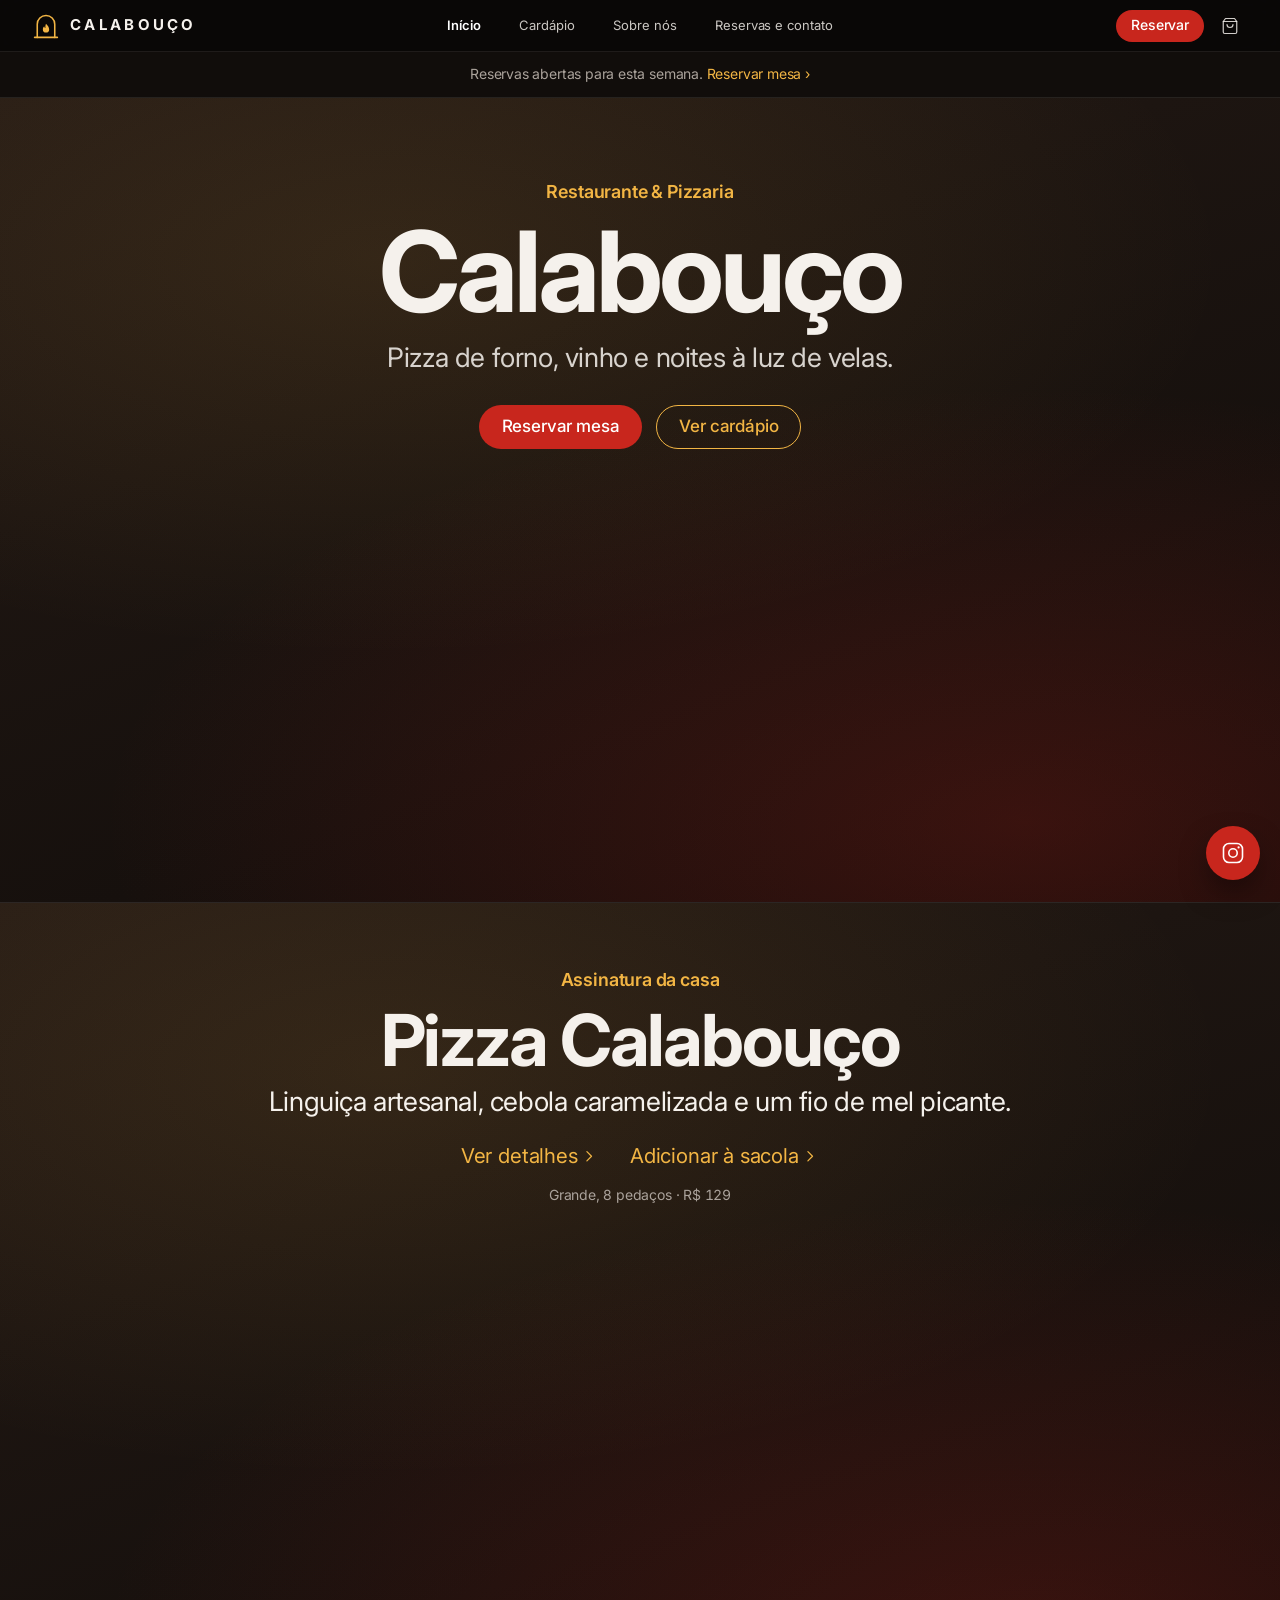
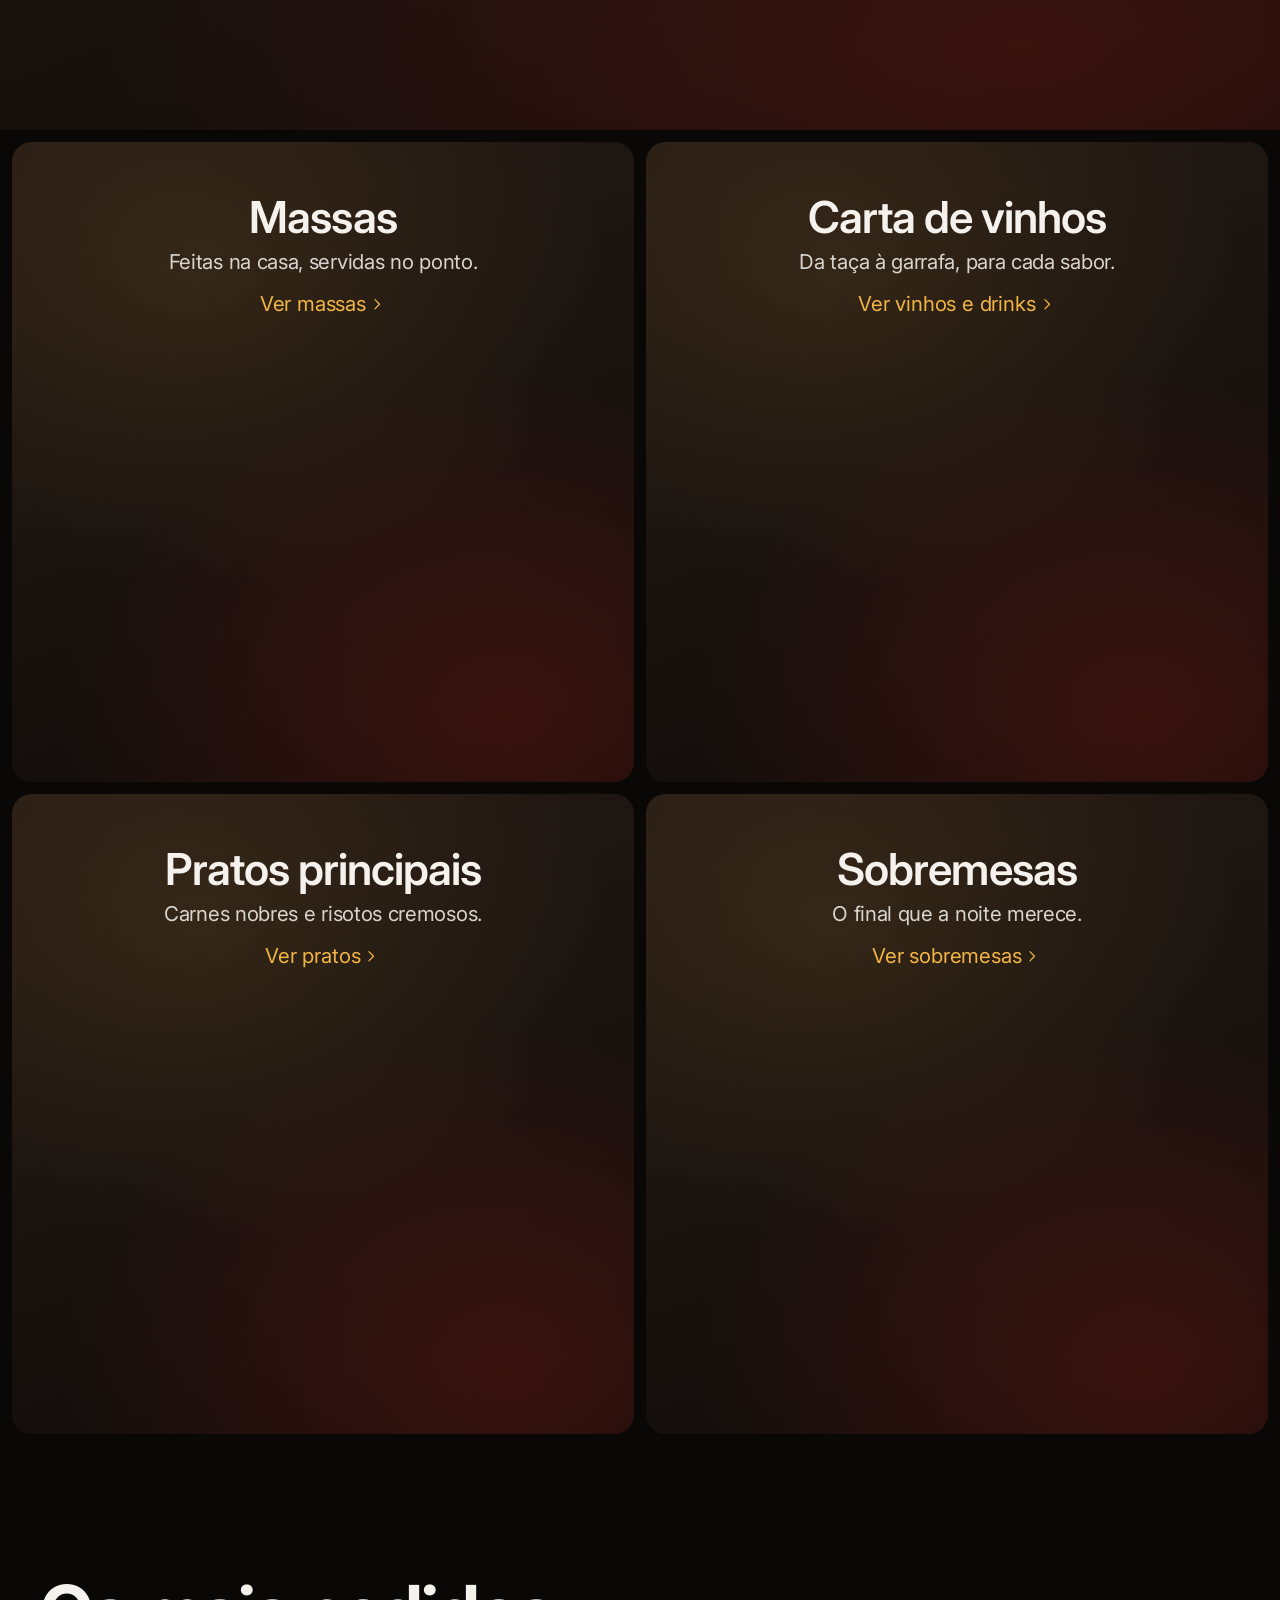
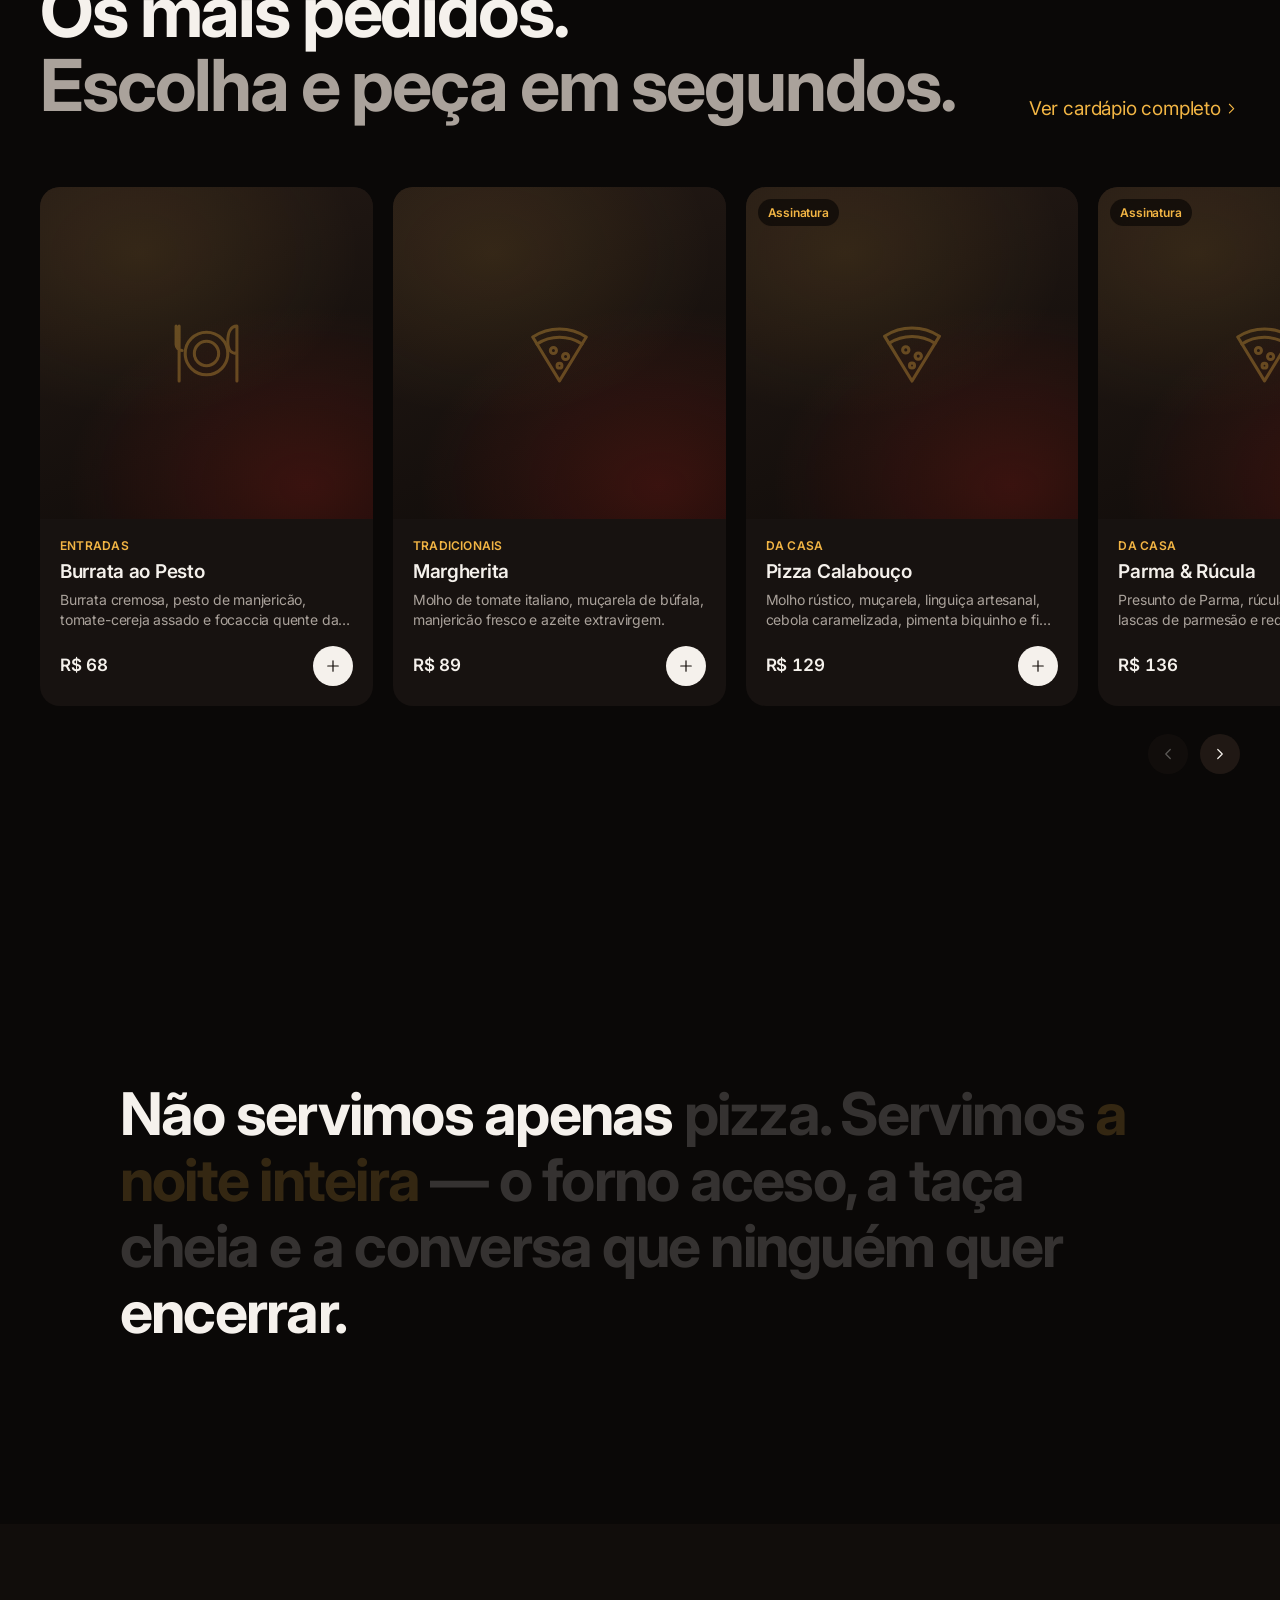
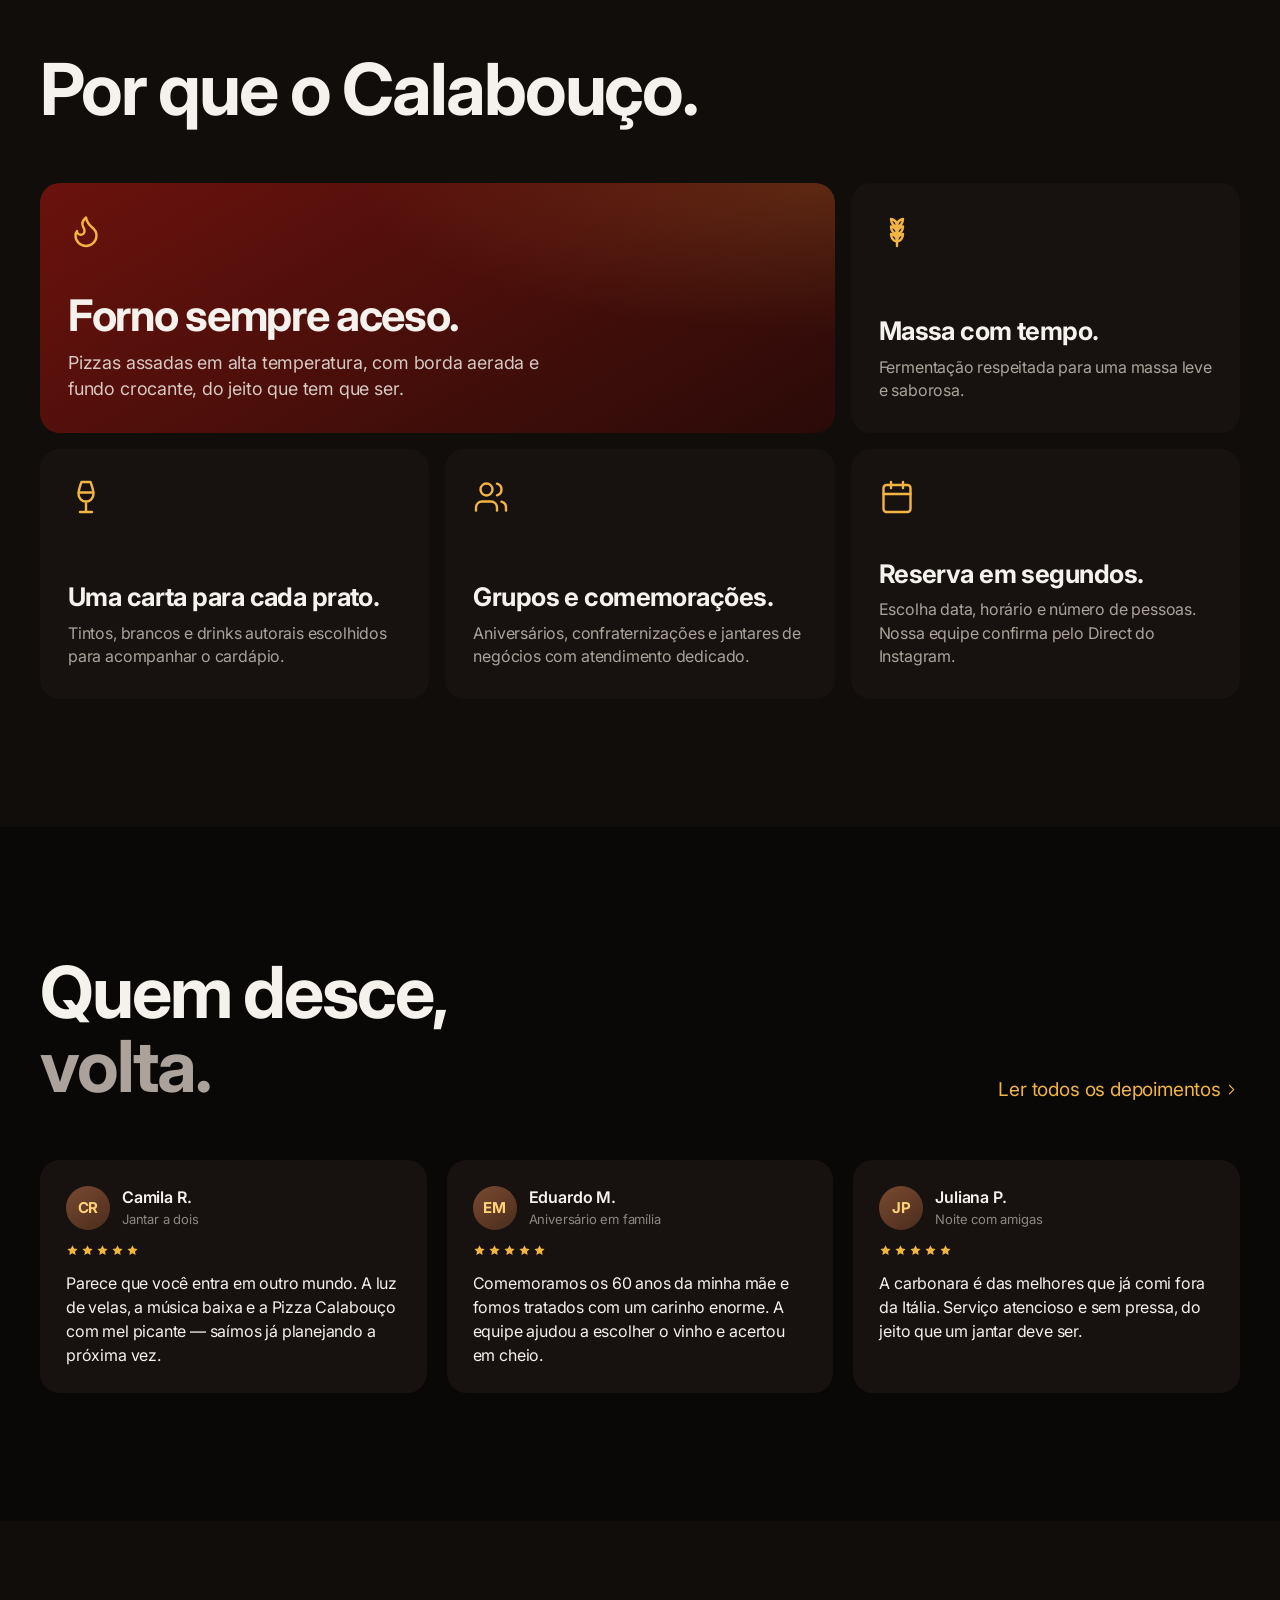
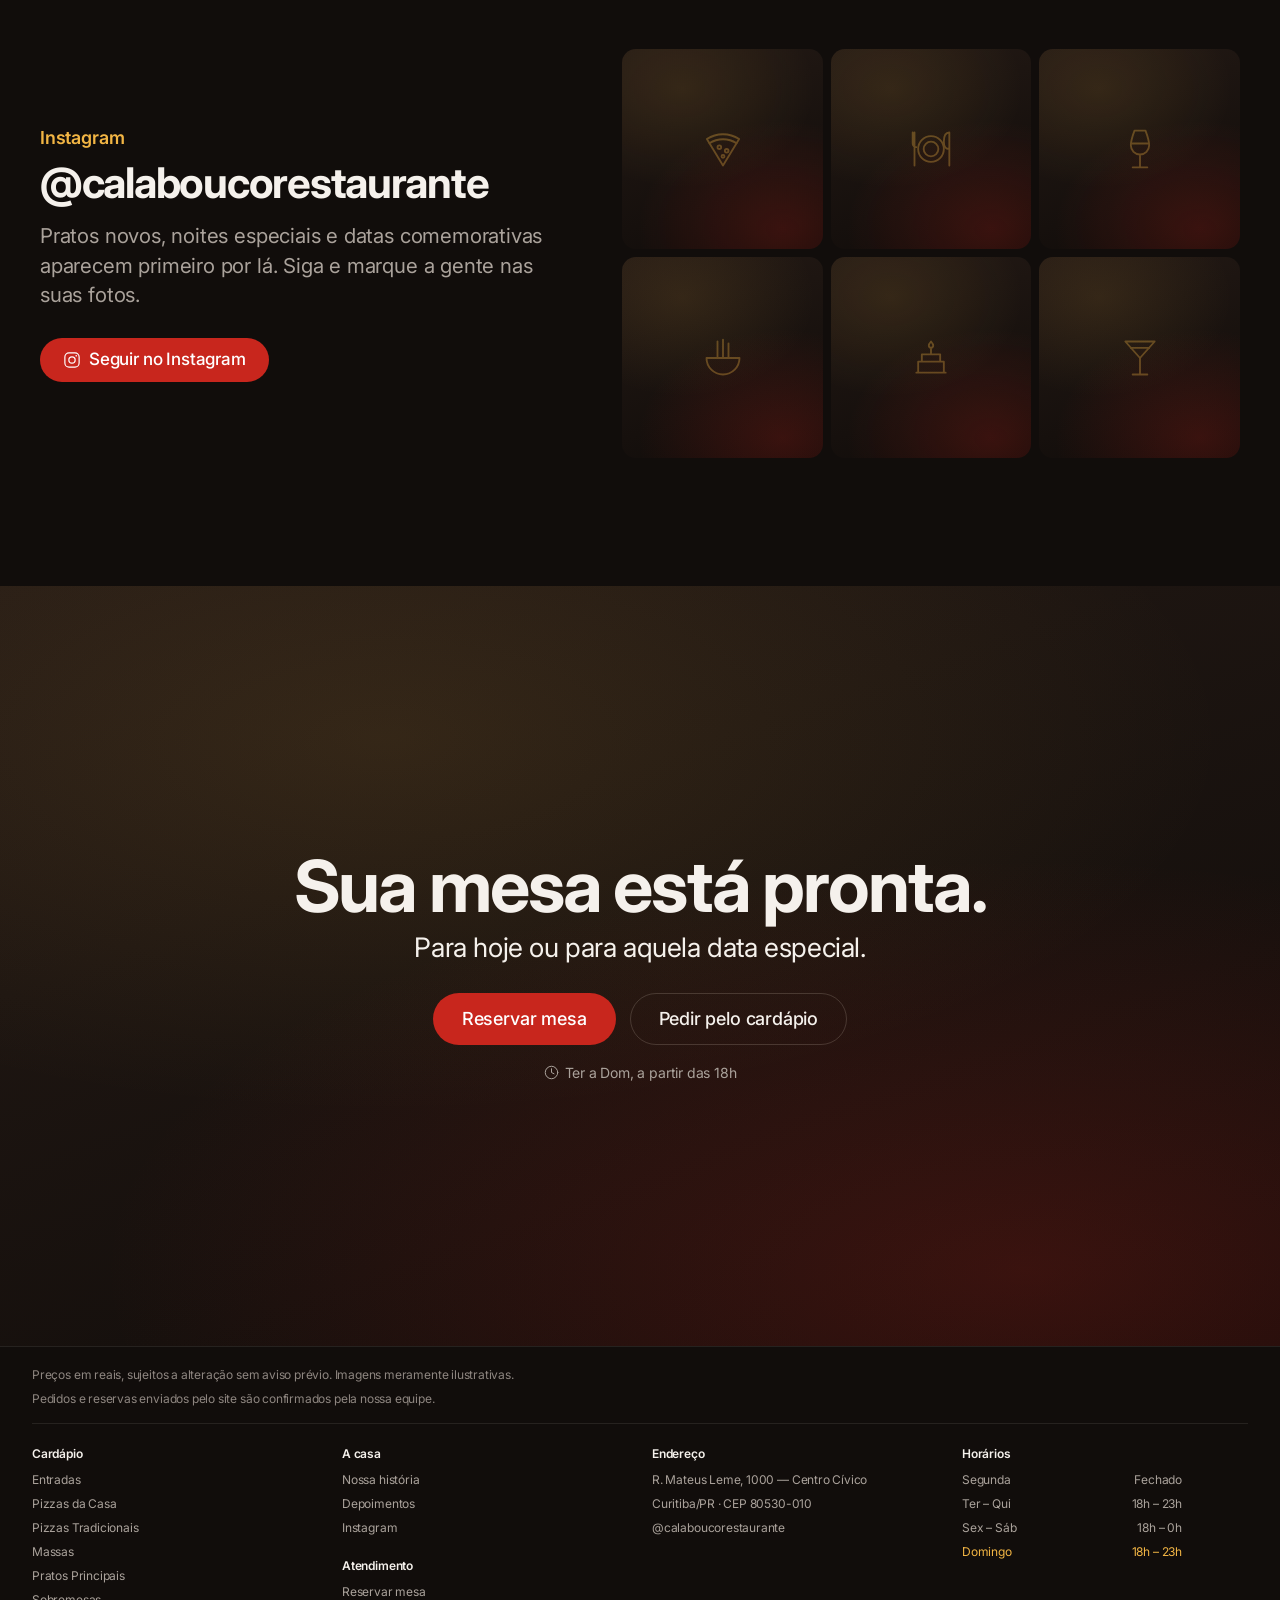
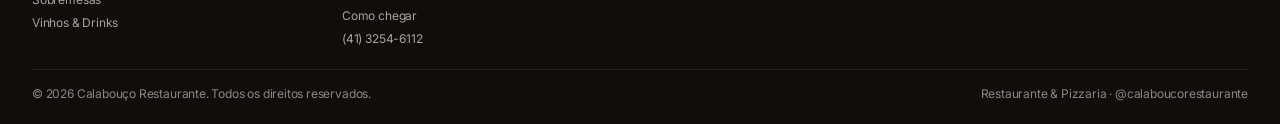
==== commit ba8d83e3: "Reconstrói Cardápio, Sobre e Contato no novo design system - Cardápio: barra lateral de categorias e" ====
--- a/index.html
+++ b/index.html
@@ -190,7 +190,7 @@
           <h2 class="t-headline reveal" id="reviews-title">Quem desce,<br><span class="muted">volta.</span></h2>
           <a class="link reveal" href="sobre.html#depoimentos" style="font-size:19px">Ler todos os depoimentos <span data-icon="chevron-right"></span></a>
         </div>
-        <div class="review-grid" data-reviews data-limit="3"></div>
+        <div class="review-grid review-grid--carousel" data-reviews data-limit="3"></div>
       </div>
     </section>
 
@@ -230,12 +230,13 @@
     <div class="container container--wide footer__inner">
       <div class="footer__note">
         <p>Preços em reais, sujeitos a alteração sem aviso prévio. Imagens meramente ilustrativas.</p>
-        <p>Pedidos e reservas enviados pelo site são confirmados pela nossa equipe. Pizzas grandes com 8 pedaços — consulte opções meia a meia.</p>
+        <p>Pedidos e reservas enviados pelo site são confirmados pela nossa equipe.</p>
       </div>
       <div class="footer__cols">
         <div>
           <h3>Cardápio</h3>
           <ul>
+            <li><a href="cardapio.html?cat=entradas">Entradas</a></li>
             <li><a href="cardapio.html?cat=pizzas-da-casa">Pizzas da Casa</a></li>
             <li><a href="cardapio.html?cat=pizzas-tradicionais">Pizzas Tradicionais</a></li>
             <li><a href="cardapio.html?cat=massas">Massas</a></li>
--- a/assets/css/base.css
+++ b/assets/css/base.css
@@ -34,7 +34,7 @@
   /* Texto */
   --text: #f5f1ec;
   --text-2: #aaa29b;
-  --text-3: #7a736d;
+  --text-3: #8e8680;
 
   /* Linhas */
   --line: rgba(255, 240, 225, 0.09);
@@ -424,7 +424,7 @@
   inset: 0 0 auto;
   z-index: 100;
   height: var(--nav-h);
-  background: rgba(10, 8, 7, 0.78);
+  background: rgba(10, 8, 7, 0.86);
   -webkit-backdrop-filter: saturate(180%) blur(20px);
   backdrop-filter: saturate(180%) blur(20px);
   border-bottom: 1px solid var(--line);
@@ -523,6 +523,9 @@
 @media (max-width: 833px) {
   :root {
     --nav-h: 48px;
+  }
+  .gnav {
+    background: rgba(10, 8, 7, 0.94);
   }
   .gnav__inner {
     grid-template-columns: 1fr auto;
@@ -701,6 +704,11 @@
 .tile--full {
   min-height: min(92vh, 860px);
 }
+.tile__bg img[data-parallax] {
+  transform: scale(1.08);
+  transform-origin: center 30%;
+  will-change: transform;
+}
 .tile--half {
   min-height: clamp(420px, 52vw, 640px);
   border-radius: 0;
@@ -850,8 +858,8 @@
 .add-btn {
   display: grid;
   place-items: center;
-  width: 36px;
-  height: 36px;
+  width: 40px;
+  height: 40px;
   border-radius: 50%;
   background: var(--text);
   color: #120c09;
@@ -960,8 +968,8 @@
   position: absolute;
   right: 6px;
   bottom: 6px;
-  width: 32px;
-  height: 32px;
+  width: 40px;
+  height: 40px;
   box-shadow: 0 4px 12px rgba(0, 0, 0, 0.5);
 }
 
@@ -1015,6 +1023,29 @@
 @media (max-width: 640px) {
   .review-grid {
     grid-template-columns: 1fr;
+  }
+  /* Carrossel horizontal no celular (Airbnb) */
+  .review-grid--carousel {
+    grid-template-columns: none;
+    grid-auto-flow: column;
+    grid-auto-columns: 86%;
+    overflow-x: auto;
+    scroll-snap-type: x mandatory;
+    overscroll-behavior-x: contain;
+    margin-inline: calc(var(--gutter) * -1);
+    padding: 4px var(--gutter) 12px;
+    scroll-padding-inline: var(--gutter);
+    scrollbar-width: none;
+  }
+  .review-grid--carousel::-webkit-scrollbar {
+    display: none;
+  }
+  .review-grid--carousel > .review {
+    scroll-snap-align: start;
+  }
+  .review-grid--carousel > .review.reveal {
+    opacity: 1;
+    transform: none;
   }
 }
 .review {
--- a/assets/css/pages/home.css
+++ b/assets/css/pages/home.css
@@ -19,11 +19,6 @@
 }
 .hero .btn-row {
   margin-top: 30px;
-}
-.tile__bg img[data-parallax] {
-  transform: scale(1.08);
-  transform-origin: center 30%;
-  will-change: transform;
 }
 
 /* Bloco da pizza assinatura: separação sutil do banner */
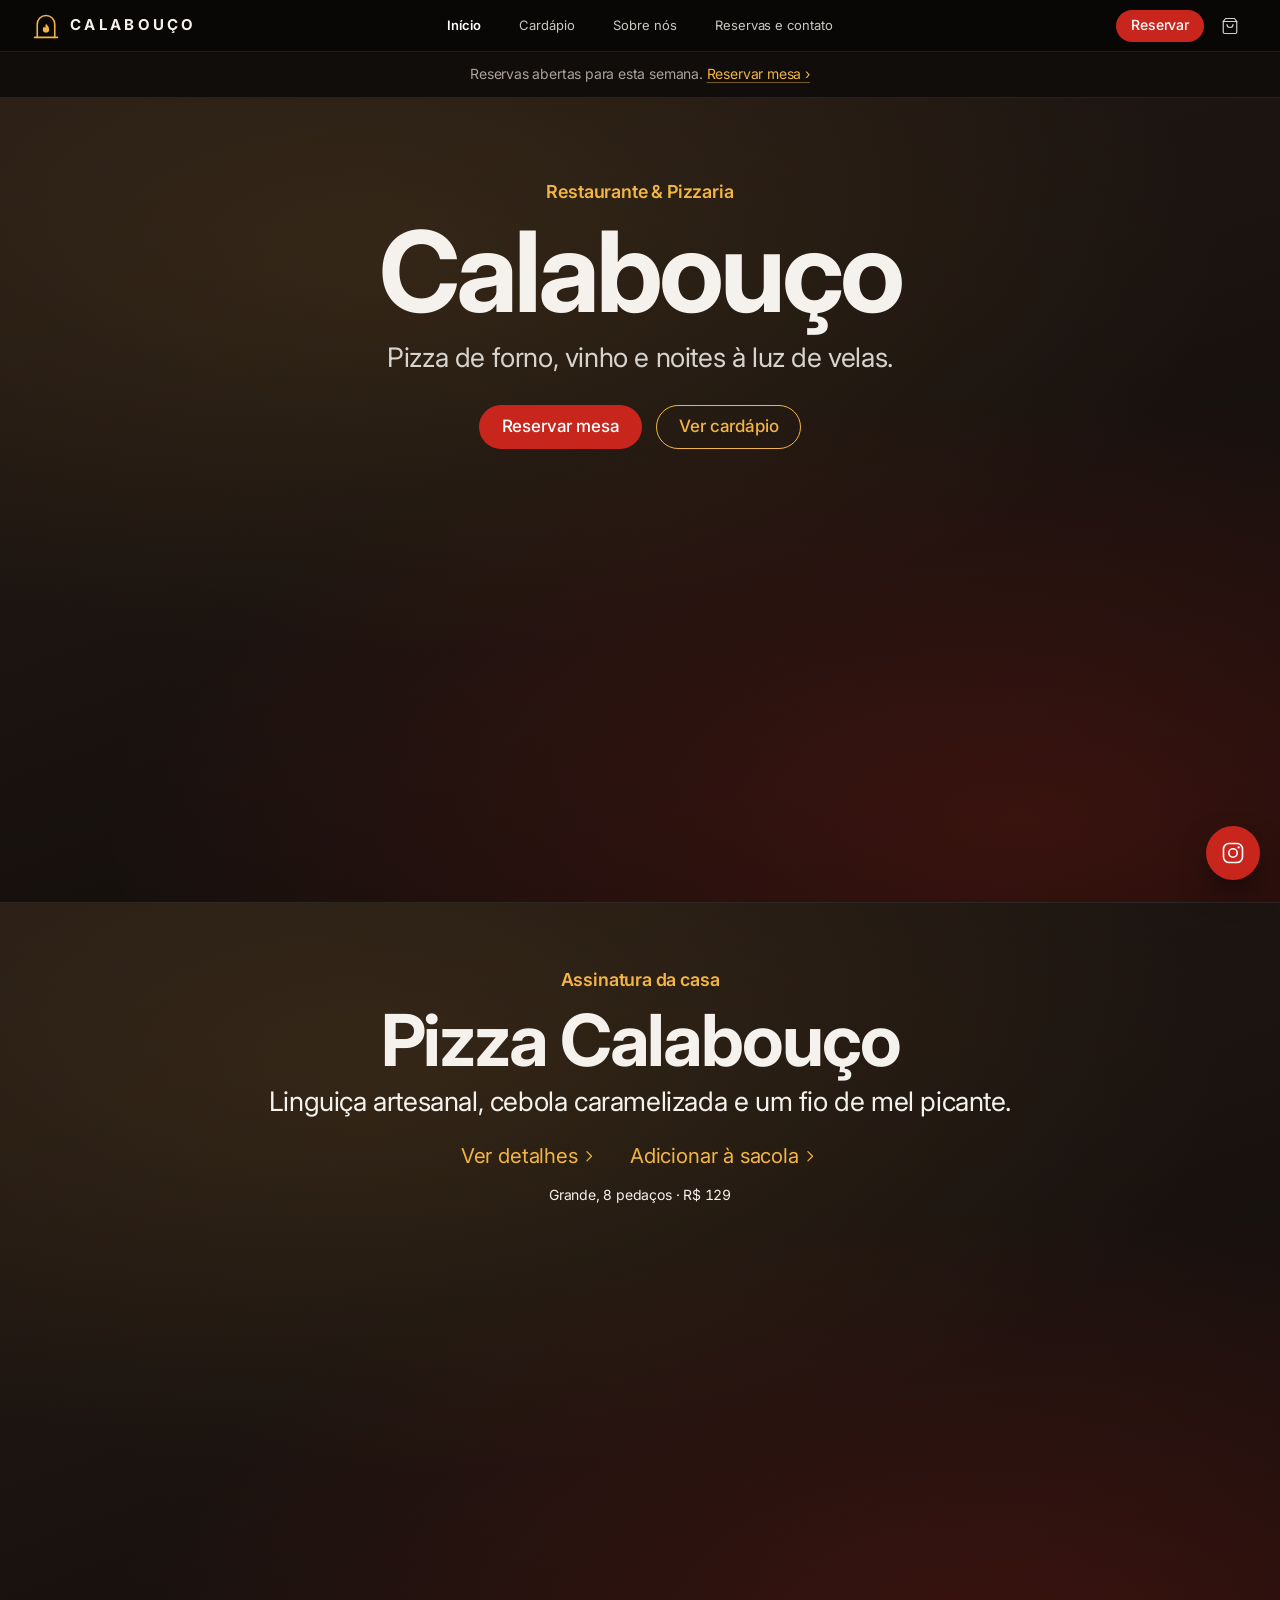
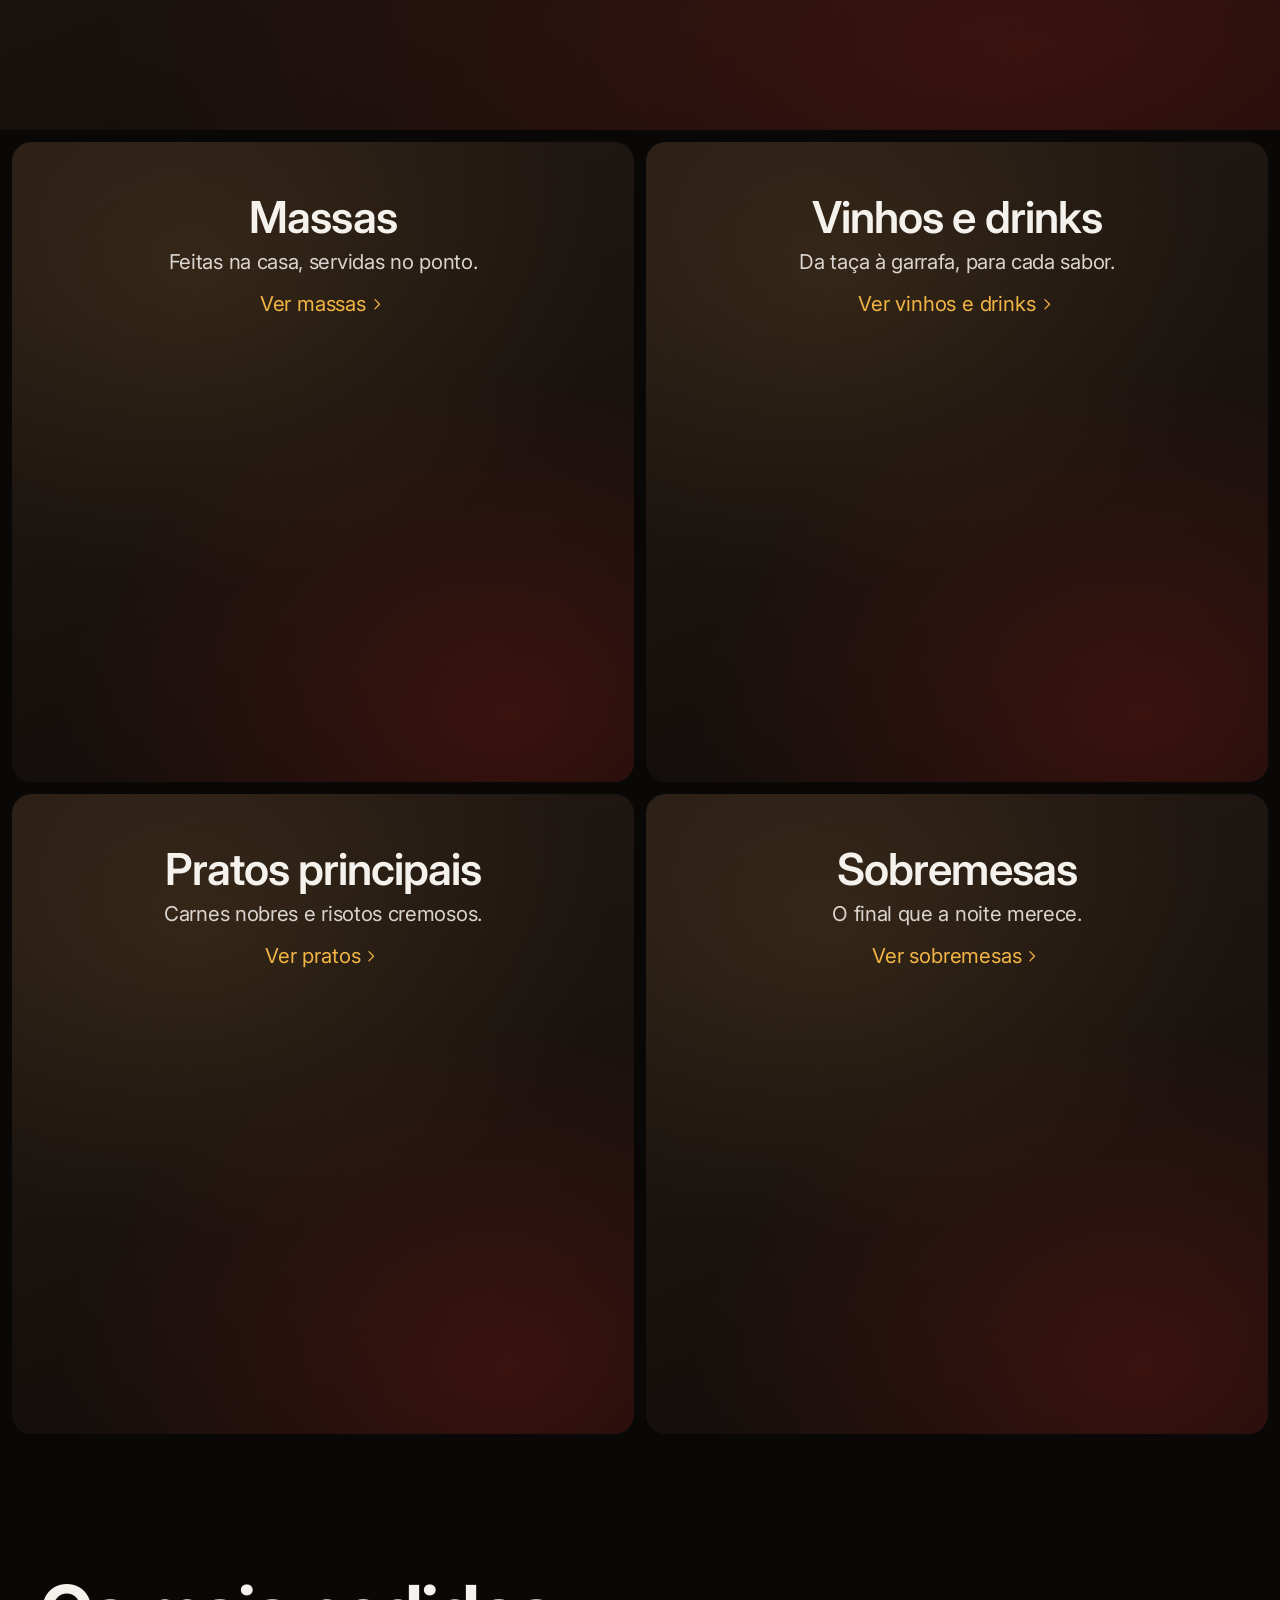
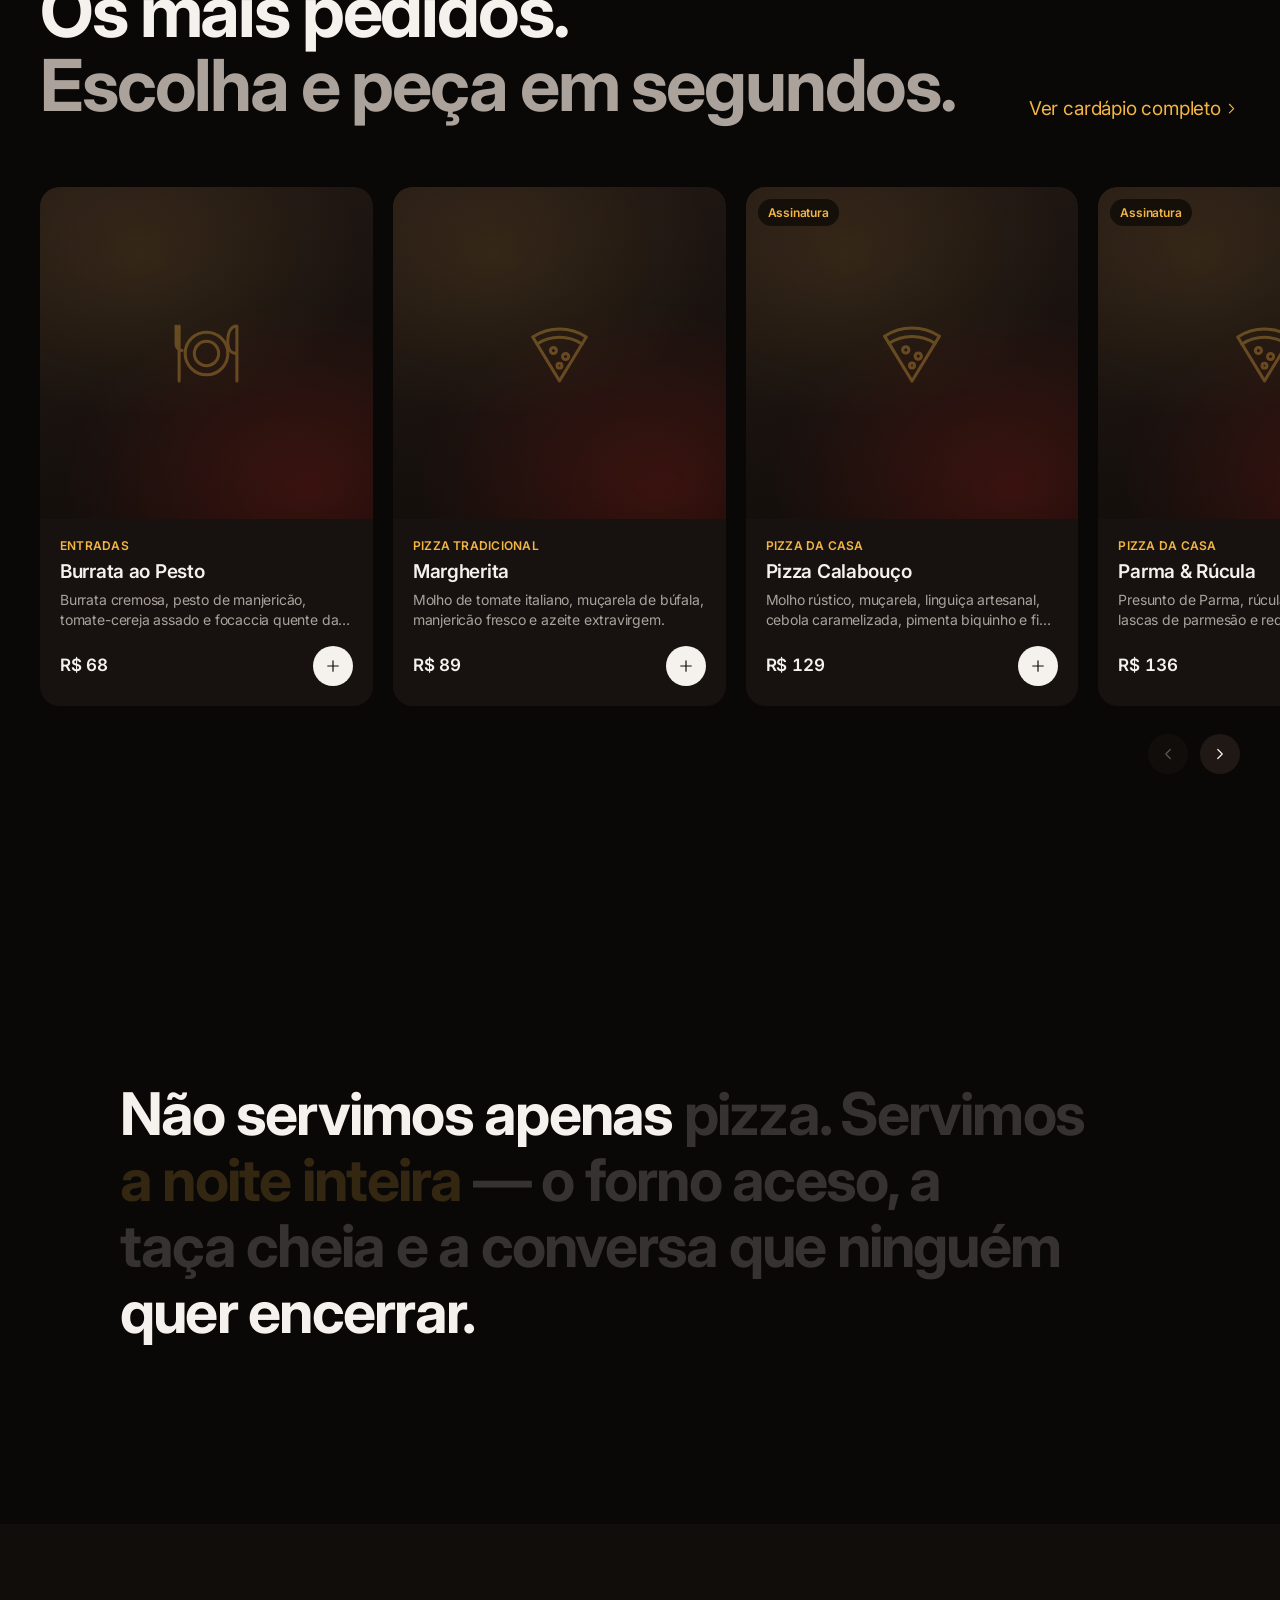
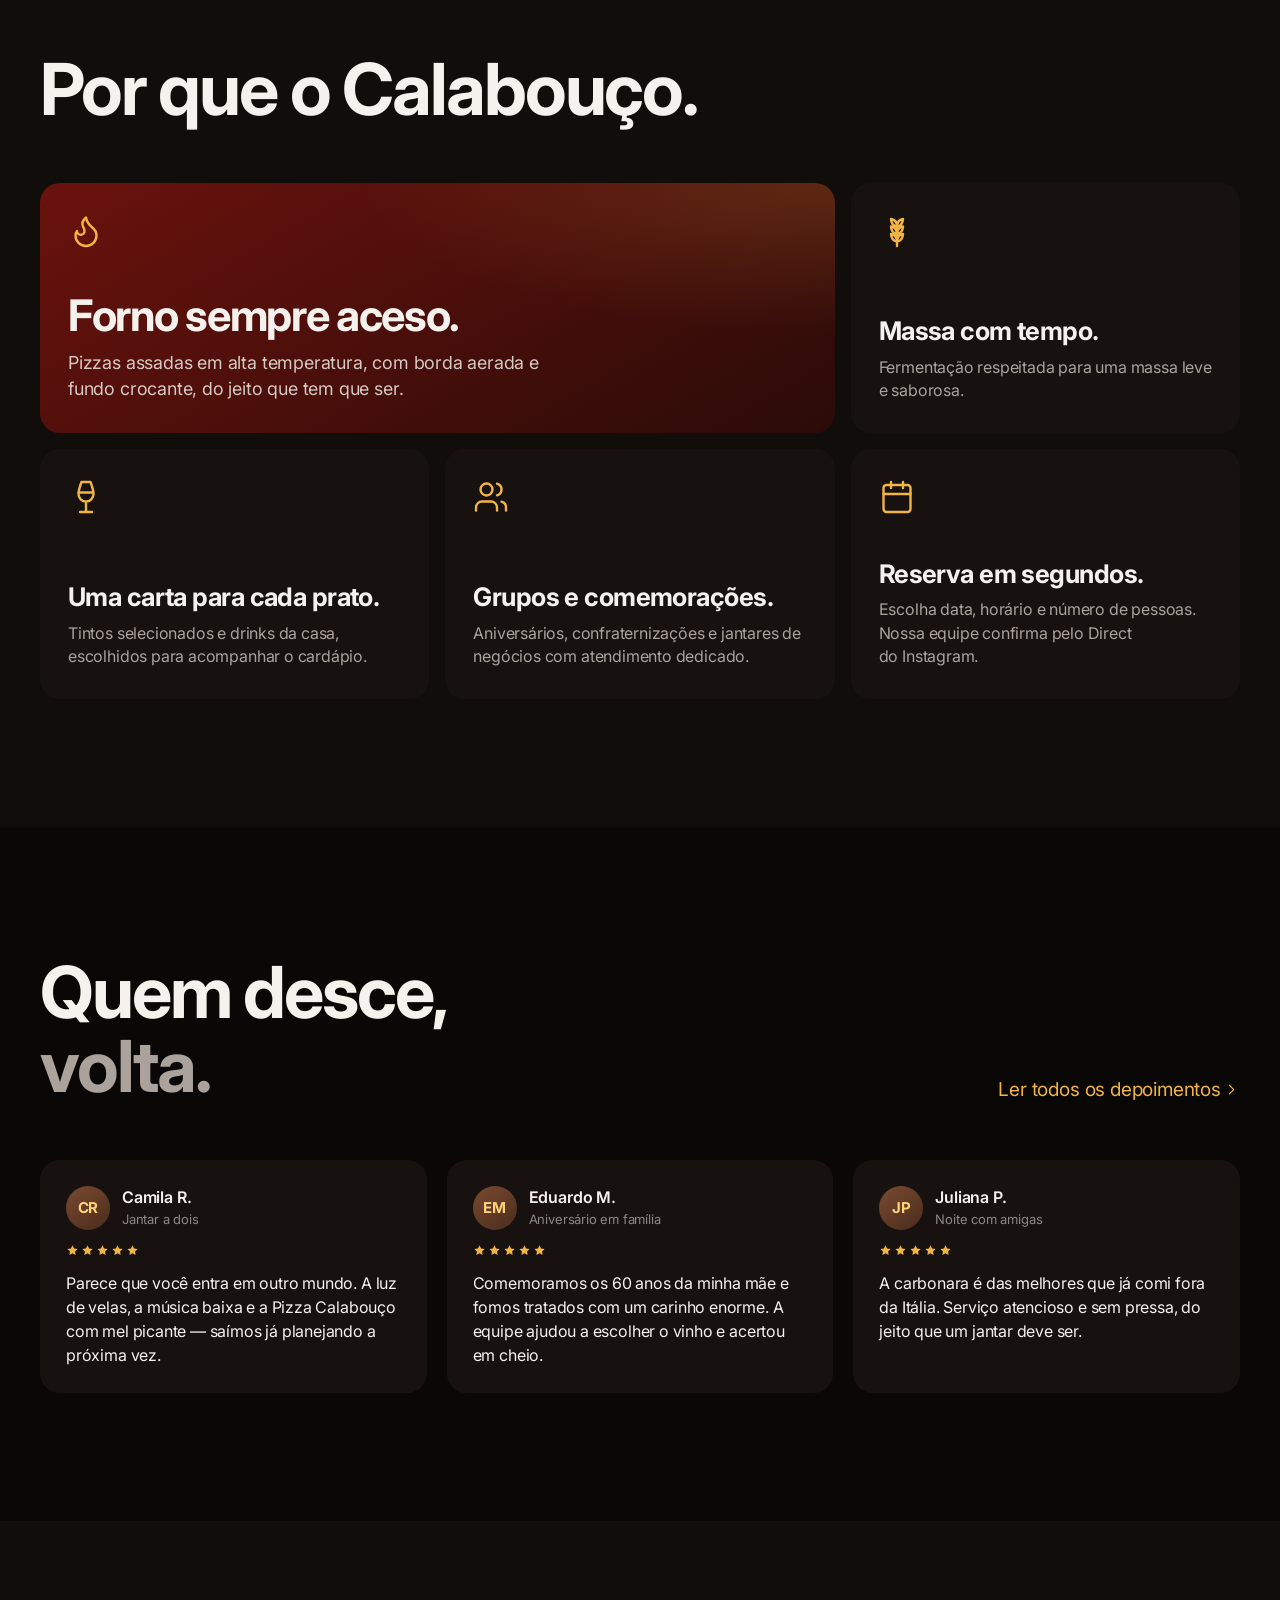
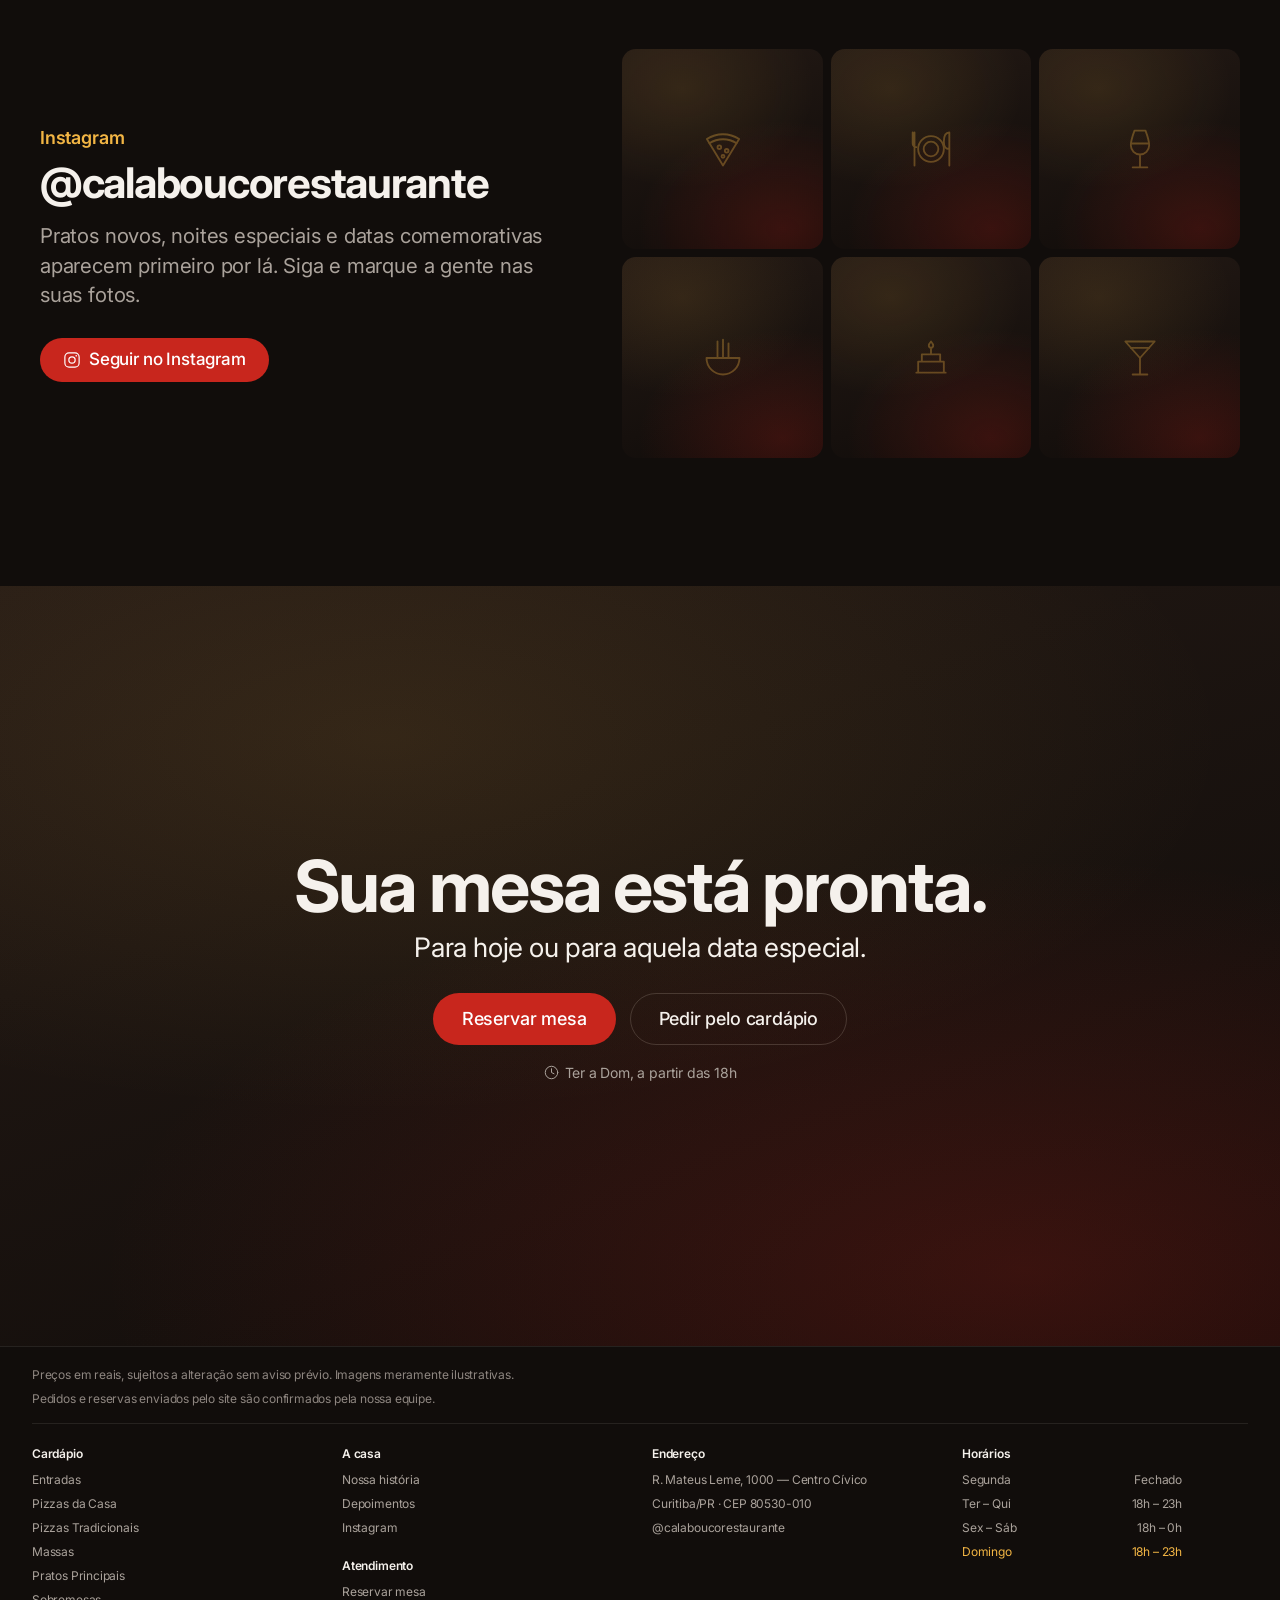
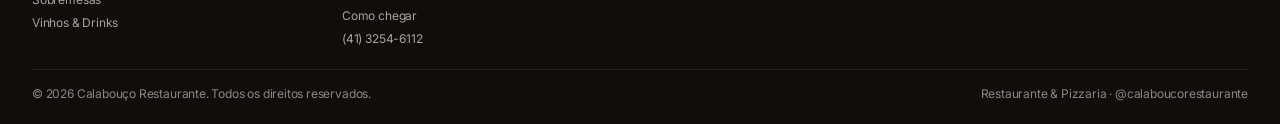
==== commit db882a23: "Corrige achados da auditoria final (acessibilidade, bugs e textos) - Menu do celular passa a cobrir " ====
--- a/index.html
+++ b/index.html
@@ -7,6 +7,7 @@
   <meta name="description" content="Pizzas de forno, massas, carnes e uma carta de vinhos em um ambiente intimista à luz de velas. Veja o cardápio e reserve sua mesa no Calabouço.">
   <meta name="theme-color" content="#0a0807">
   <link rel="icon" href="assets/img/favicon.svg" type="image/svg+xml">
+  <link rel="apple-touch-icon" href="assets/img/apple-touch-icon.png">
 
   <meta property="og:type" content="website">
   <meta property="og:locale" content="pt_BR">
@@ -64,7 +65,7 @@
         <h1 class="t-hero reveal" style="--delay:.06s" id="hero-title">Calabouço</h1>
         <p class="t-subhead reveal" style="--delay:.12s">Pizza de forno, vinho e noites à luz de velas.</p>
         <div class="btn-row reveal" style="--delay:.18s">
-          <a class="btn btn--primary" data-link="reserve" href="contato.html#reserva">Reservar mesa</a>
+          <a class="btn btn--primary" href="contato.html#reserva">Reservar mesa</a>
           <a class="btn btn--secondary" href="cardapio.html">Ver cardápio</a>
         </div>
       </div>
@@ -73,7 +74,7 @@
     <!-- ============ ASSINATURA ============ -->
     <section class="tile tile--full tile--signature" aria-labelledby="sig-title">
       <div class="tile__bg media media--hero">
-        <img src="https://images.unsplash.com/photo-1513104890138-7c749659a591?auto=format&fit=crop&w=2000&q=70" alt="Pizza Calabouço vista de cima" loading="lazy" decoding="async">
+        <img src="https://images.unsplash.com/photo-1513104890138-7c749659a591?auto=format&fit=crop&w=2000&q=70" alt="Pizza recém-saída do forno, vista de cima" loading="lazy" decoding="async">
       </div>
       <div class="tile__copy">
         <p class="eyebrow reveal">Assinatura da casa</p>
@@ -100,7 +101,7 @@
       <a class="tile tile--half" href="cardapio.html?cat=bebidas">
         <div class="tile__bg media media--hero"><img src="https://images.unsplash.com/photo-1510812431401-41d2bd2722f3?auto=format&fit=crop&w=1300&q=70" alt="" loading="lazy" decoding="async"></div>
         <div class="tile__copy">
-          <h2 class="t-title">Carta de vinhos</h2>
+          <h2 class="t-title">Vinhos e drinks</h2>
           <p class="t-subhead">Da taça à garrafa, para cada sabor.</p>
           <span class="link-row"><span class="link">Ver vinhos e drinks <span data-icon="chevron-right"></span></span></span>
         </div>
@@ -132,10 +133,10 @@
         </div>
       </div>
       <div class="scroller" data-scroller>
-        <div class="scroller__track" data-featured role="list" aria-label="Pratos mais pedidos"></div>
+        <div class="scroller__track" data-featured role="group" aria-label="Pratos mais pedidos"></div>
         <div class="scroller__controls">
-          <button class="circle-btn" type="button" data-scroll-prev aria-label="Anteriores"><span data-icon="chevron-left"></span></button>
-          <button class="circle-btn" type="button" data-scroll-next aria-label="Próximos"><span data-icon="chevron-right"></span></button>
+          <button class="circle-btn" type="button" data-scroll-prev aria-label="Pratos anteriores"><span data-icon="chevron-left"></span></button>
+          <button class="circle-btn" type="button" data-scroll-next aria-label="Próximos pratos"><span data-icon="chevron-right"></span></button>
         </div>
       </div>
     </section>
@@ -167,7 +168,7 @@
           <article class="bento-card reveal">
             <span data-icon="wine"></span>
             <h3>Uma carta para cada prato.</h3>
-            <p>Tintos, brancos e drinks autorais escolhidos para acompanhar o cardápio.</p>
+            <p>Tintos selecionados e drinks da casa, escolhidos para acompanhar o cardápio.</p>
           </article>
           <article class="bento-card reveal" style="--delay:.06s">
             <span data-icon="users"></span>
@@ -190,7 +191,7 @@
           <h2 class="t-headline reveal" id="reviews-title">Quem desce,<br><span class="muted">volta.</span></h2>
           <a class="link reveal" href="sobre.html#depoimentos" style="font-size:19px">Ler todos os depoimentos <span data-icon="chevron-right"></span></a>
         </div>
-        <div class="review-grid review-grid--carousel" data-reviews data-limit="3"></div>
+        <div class="review-grid review-grid--carousel" data-reviews data-limit="3" role="region" aria-label="Depoimentos" tabindex="0"></div>
       </div>
     </section>
 
--- a/assets/css/base.css
+++ b/assets/css/base.css
@@ -129,6 +129,9 @@
 blockquote {
   margin: 0;
 }
+[hidden] {
+  display: none !important;
+}
 ::selection {
   background: var(--red);
   color: #fff;
@@ -275,6 +278,17 @@
 .tabular {
   font-variant-numeric: tabular-nums;
 }
+h1,
+h2,
+h3,
+.t-subhead {
+  text-wrap: balance;
+}
+p,
+.t-lead,
+.scrub-text {
+  text-wrap: pretty;
+}
 
 /* ---------- Botões e links (pílulas estilo Apple) ---------- */
 .btn {
@@ -413,6 +427,9 @@
 }
 .ribbon a {
   color: var(--amber);
+  text-decoration: underline;
+  text-decoration-color: rgba(242, 181, 68, 0.45);
+  text-underline-offset: 3px;
 }
 .ribbon a:hover {
   text-decoration: underline;
@@ -424,10 +441,18 @@
   inset: 0 0 auto;
   z-index: 100;
   height: var(--nav-h);
+  border-bottom: 1px solid var(--line);
+}
+/* O desfoque fica num pseudo-elemento: backdrop-filter no próprio .gnav
+   faria dele o bloco de contenção do menu fixo do celular. */
+.gnav::before {
+  content: "";
+  position: absolute;
+  inset: 0;
+  z-index: -1;
   background: rgba(10, 8, 7, 0.86);
   -webkit-backdrop-filter: saturate(180%) blur(20px);
   backdrop-filter: saturate(180%) blur(20px);
-  border-bottom: 1px solid var(--line);
 }
 .gnav__inner {
   height: 100%;
@@ -524,7 +549,7 @@
   :root {
     --nav-h: 48px;
   }
-  .gnav {
+  .gnav::before {
     background: rgba(10, 8, 7, 0.94);
   }
   .gnav__inner {
@@ -532,7 +557,13 @@
   }
   .gnav__links {
     position: fixed;
-    inset: var(--nav-h) 0 0;
+    top: var(--nav-h);
+    left: 0;
+    right: 0;
+    height: calc(100vh - var(--nav-h));
+    height: calc(100dvh - var(--nav-h));
+    overflow-y: auto;
+    overscroll-behavior: contain;
     z-index: 99;
     flex-direction: column;
     align-items: stretch;
@@ -816,6 +847,27 @@
   color: var(--amber);
   text-transform: uppercase;
   margin-bottom: 6px;
+}
+.product-card__open,
+.product-row__open {
+  display: inline;
+  padding: 0;
+  border: 0;
+  background: none;
+  font: inherit;
+  color: inherit;
+  letter-spacing: inherit;
+  text-align: left;
+  cursor: pointer;
+}
+.product-card__open:focus-visible,
+.product-row__open:focus-visible {
+  outline: none;
+}
+.product-card:has(.product-card__open:focus-visible),
+.product-row:has(.product-row__open:focus-visible) {
+  outline: 2px solid var(--amber);
+  outline-offset: 3px;
 }
 .product-card__name {
   font-size: 19px;
@@ -1018,6 +1070,11 @@
 @media (max-width: 1000px) {
   .review-grid {
     grid-template-columns: repeat(2, minmax(0, 1fr));
+  }
+}
+@media (min-width: 641px) and (max-width: 1000px) {
+  .review-grid--carousel > .review:last-child:nth-child(odd) {
+    grid-column: 1 / -1;
   }
 }
 @media (max-width: 640px) {
@@ -1401,7 +1458,8 @@
   width: 16px;
   height: 16px;
 }
-.qty output {
+.qty output,
+.qty .qty__value {
   min-width: 26px;
   text-align: center;
   font-weight: 600;
@@ -1577,6 +1635,19 @@
   }
   body.has-bag {
     padding-bottom: 84px;
+  }
+  html:has(> body.has-bag) {
+    scroll-padding-bottom: 96px;
+  }
+  .gnav__icon-btn,
+  .icon-btn,
+  .qty button {
+    width: 44px;
+    height: 44px;
+  }
+  .qty--sm button {
+    width: 40px;
+    height: 40px;
   }
 }
 
@@ -1742,7 +1813,9 @@
   opacity: 1;
   transform: none;
 }
-.no-js .reveal {
+.no-js .reveal,
+.reveal:focus-visible,
+.reveal:focus-within {
   opacity: 1;
   transform: none;
 }
--- a/assets/css/pages/home.css
+++ b/assets/css/pages/home.css
@@ -26,8 +26,11 @@
   border-top: 1px solid var(--line);
 }
 .tile--signature .tile__bg::after {
-  background: linear-gradient(180deg, rgba(10, 8, 7, 0.92) 0%, rgba(10, 8, 7, 0.45) 36%, rgba(10, 8, 7, 0) 62%),
+  background: linear-gradient(180deg, rgba(10, 8, 7, 0.92) 0%, rgba(10, 8, 7, 0.7) 42%, rgba(10, 8, 7, 0) 68%),
     linear-gradient(0deg, rgba(10, 8, 7, 0.6) 0%, transparent 28%);
+}
+.tile--signature .t-small {
+  color: var(--text);
 }
 .tile--signature .link-row button.link {
   font-size: inherit;
@@ -42,6 +45,10 @@
 }
 .tile-grid .tile:hover .tile__bg img {
   transform: scale(1.04);
+}
+.tile-grid .tile__bg::after {
+  background: linear-gradient(180deg, rgba(10, 8, 7, 0.88) 0%, rgba(10, 8, 7, 0.6) 42%, rgba(10, 8, 7, 0) 66%),
+    linear-gradient(0deg, rgba(10, 8, 7, 0.55) 0%, transparent 30%);
 }
 .tile-grid .tile__copy {
   padding-top: clamp(36px, 4.6vw, 52px);
@@ -136,3 +143,11 @@
 .tile--cta .btn-row {
   margin-top: 28px;
 }
+@media (max-width: 480px) {
+  .tile--cta .btn-row {
+    flex-direction: column;
+    align-items: stretch;
+    width: min(100%, 320px);
+    margin-inline: auto;
+  }
+}
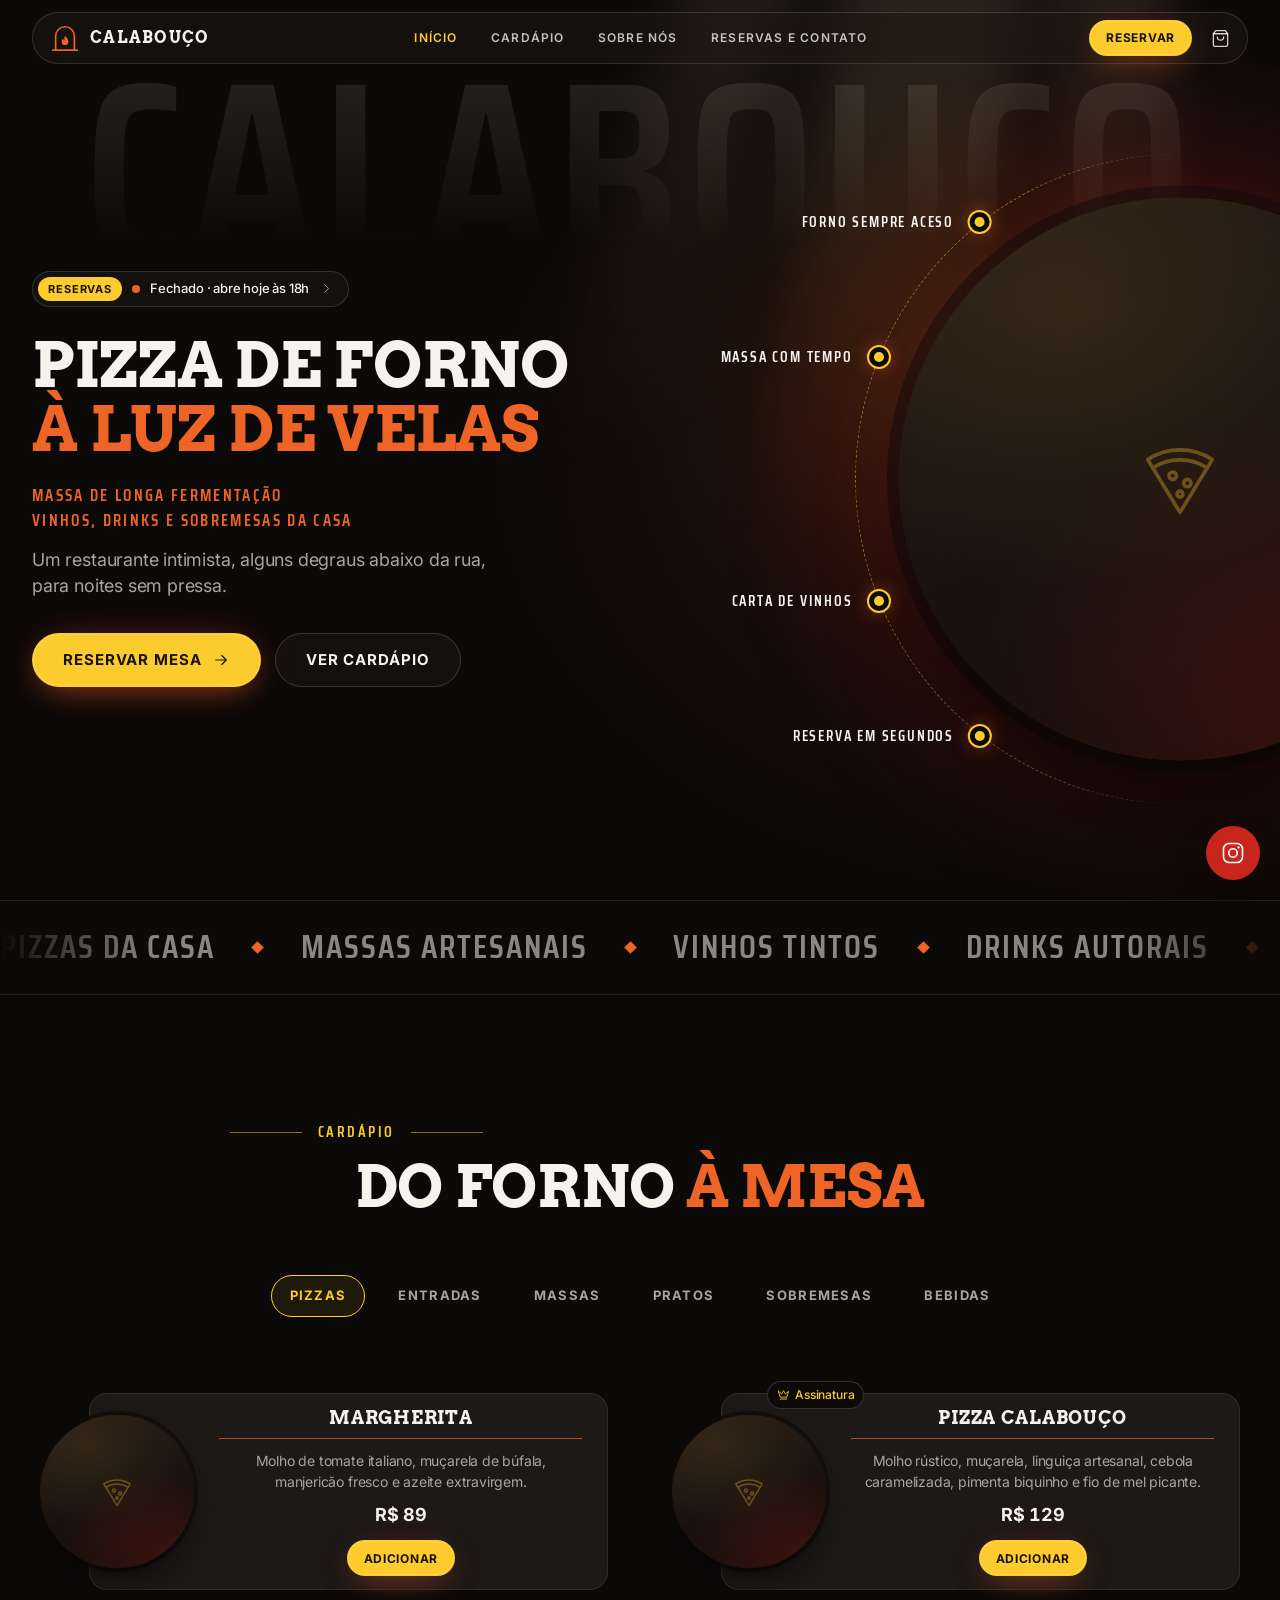
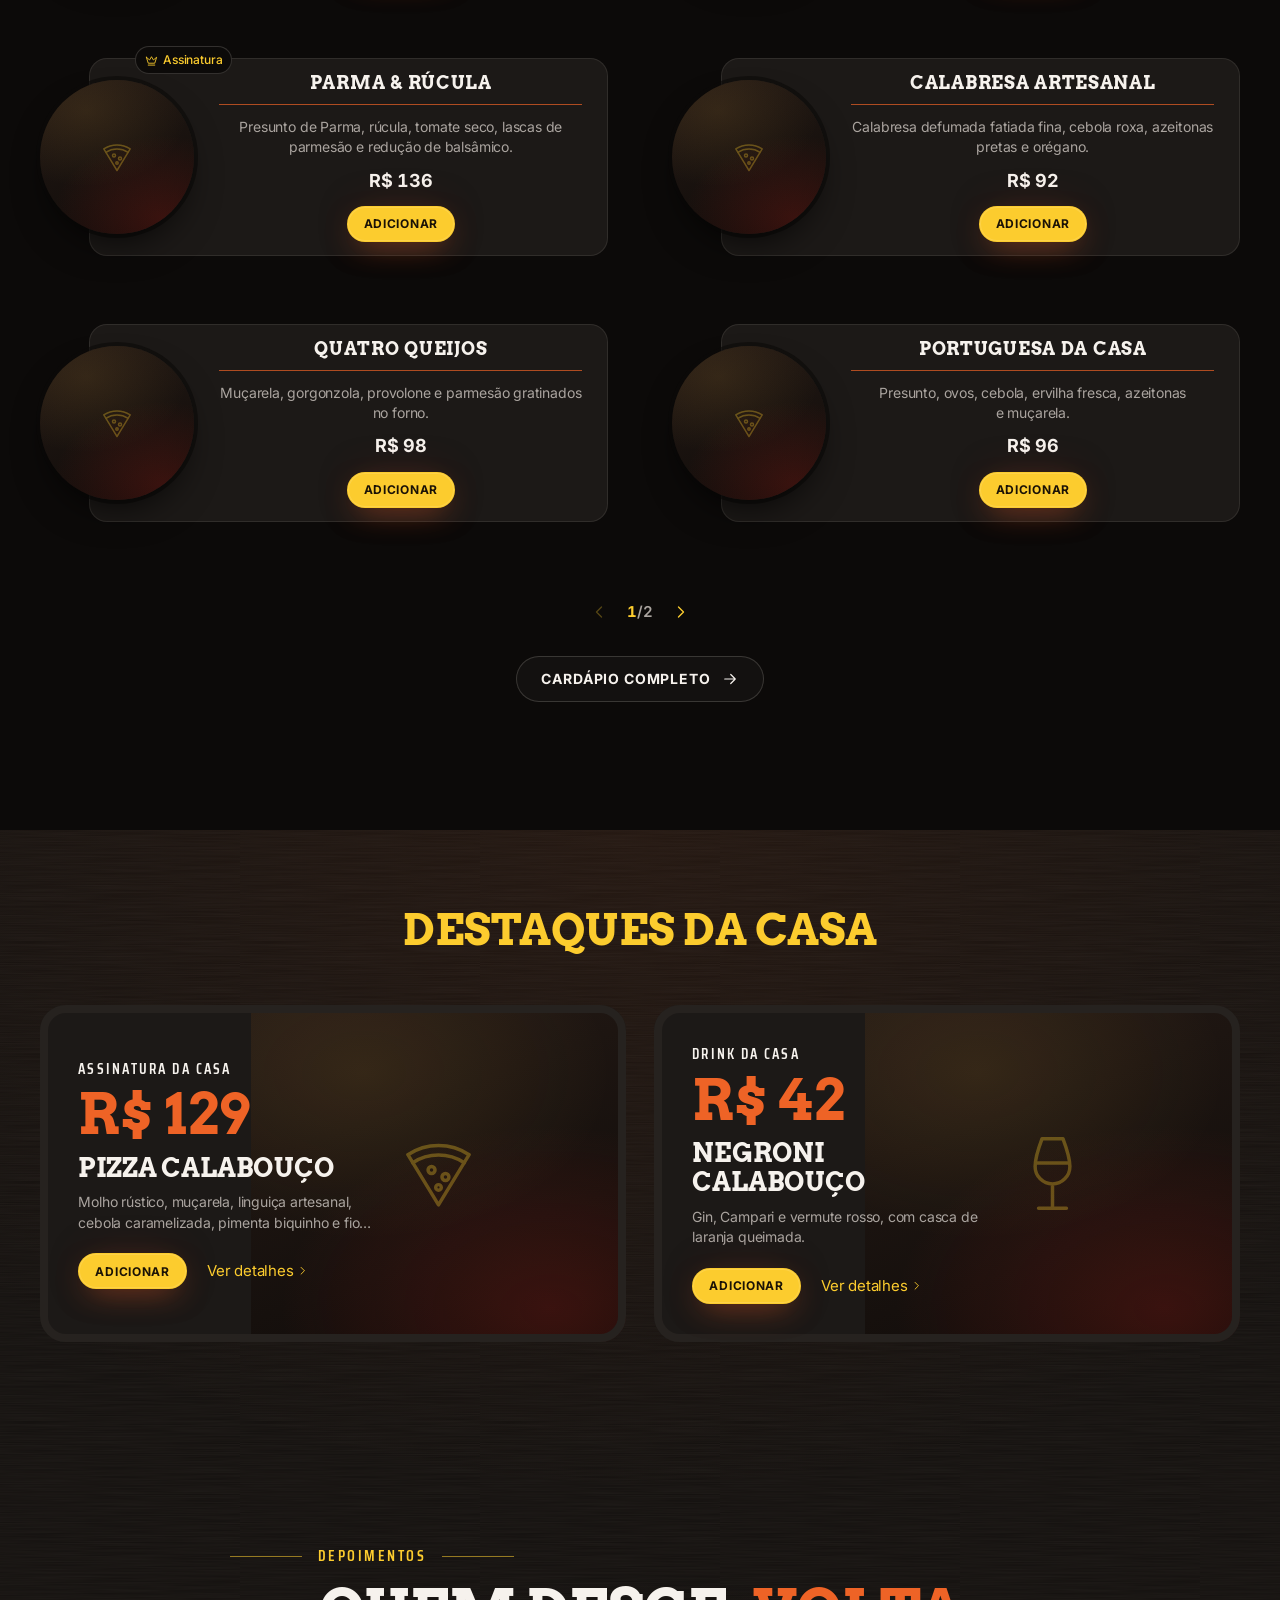
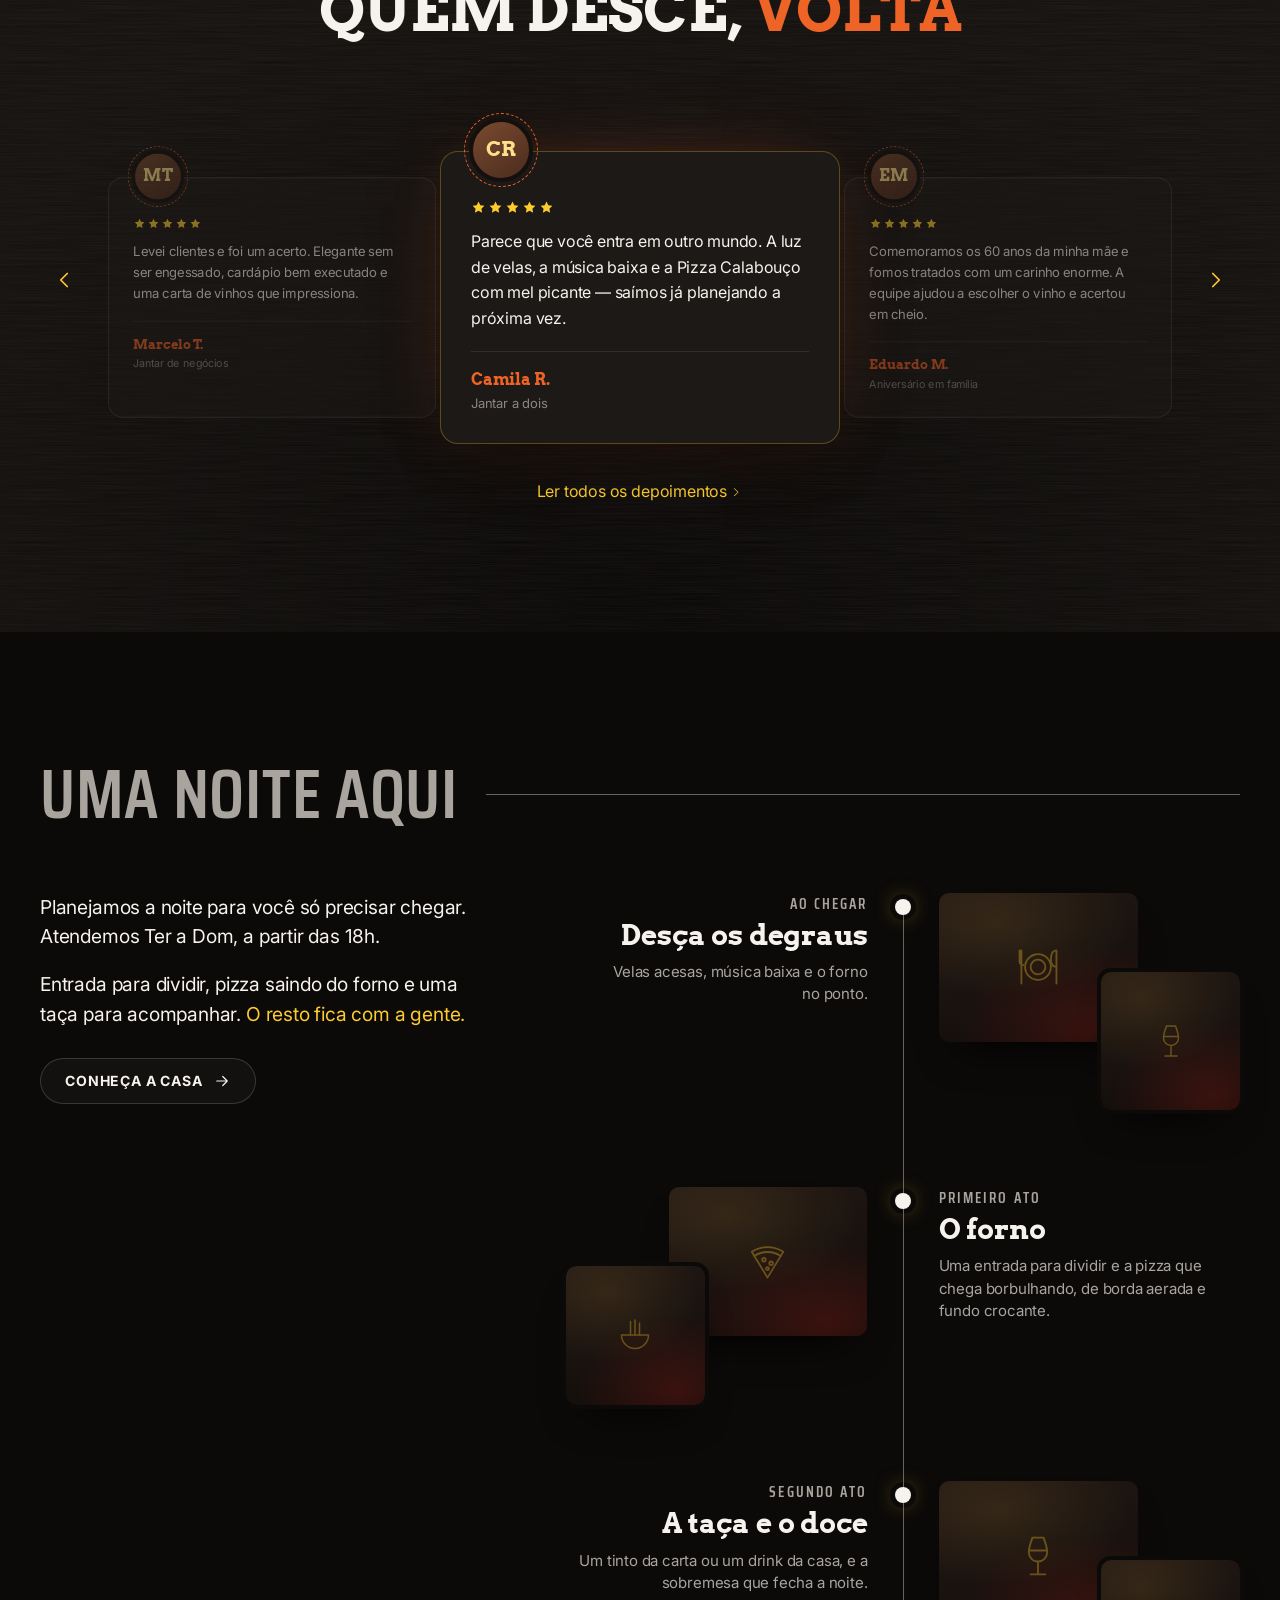
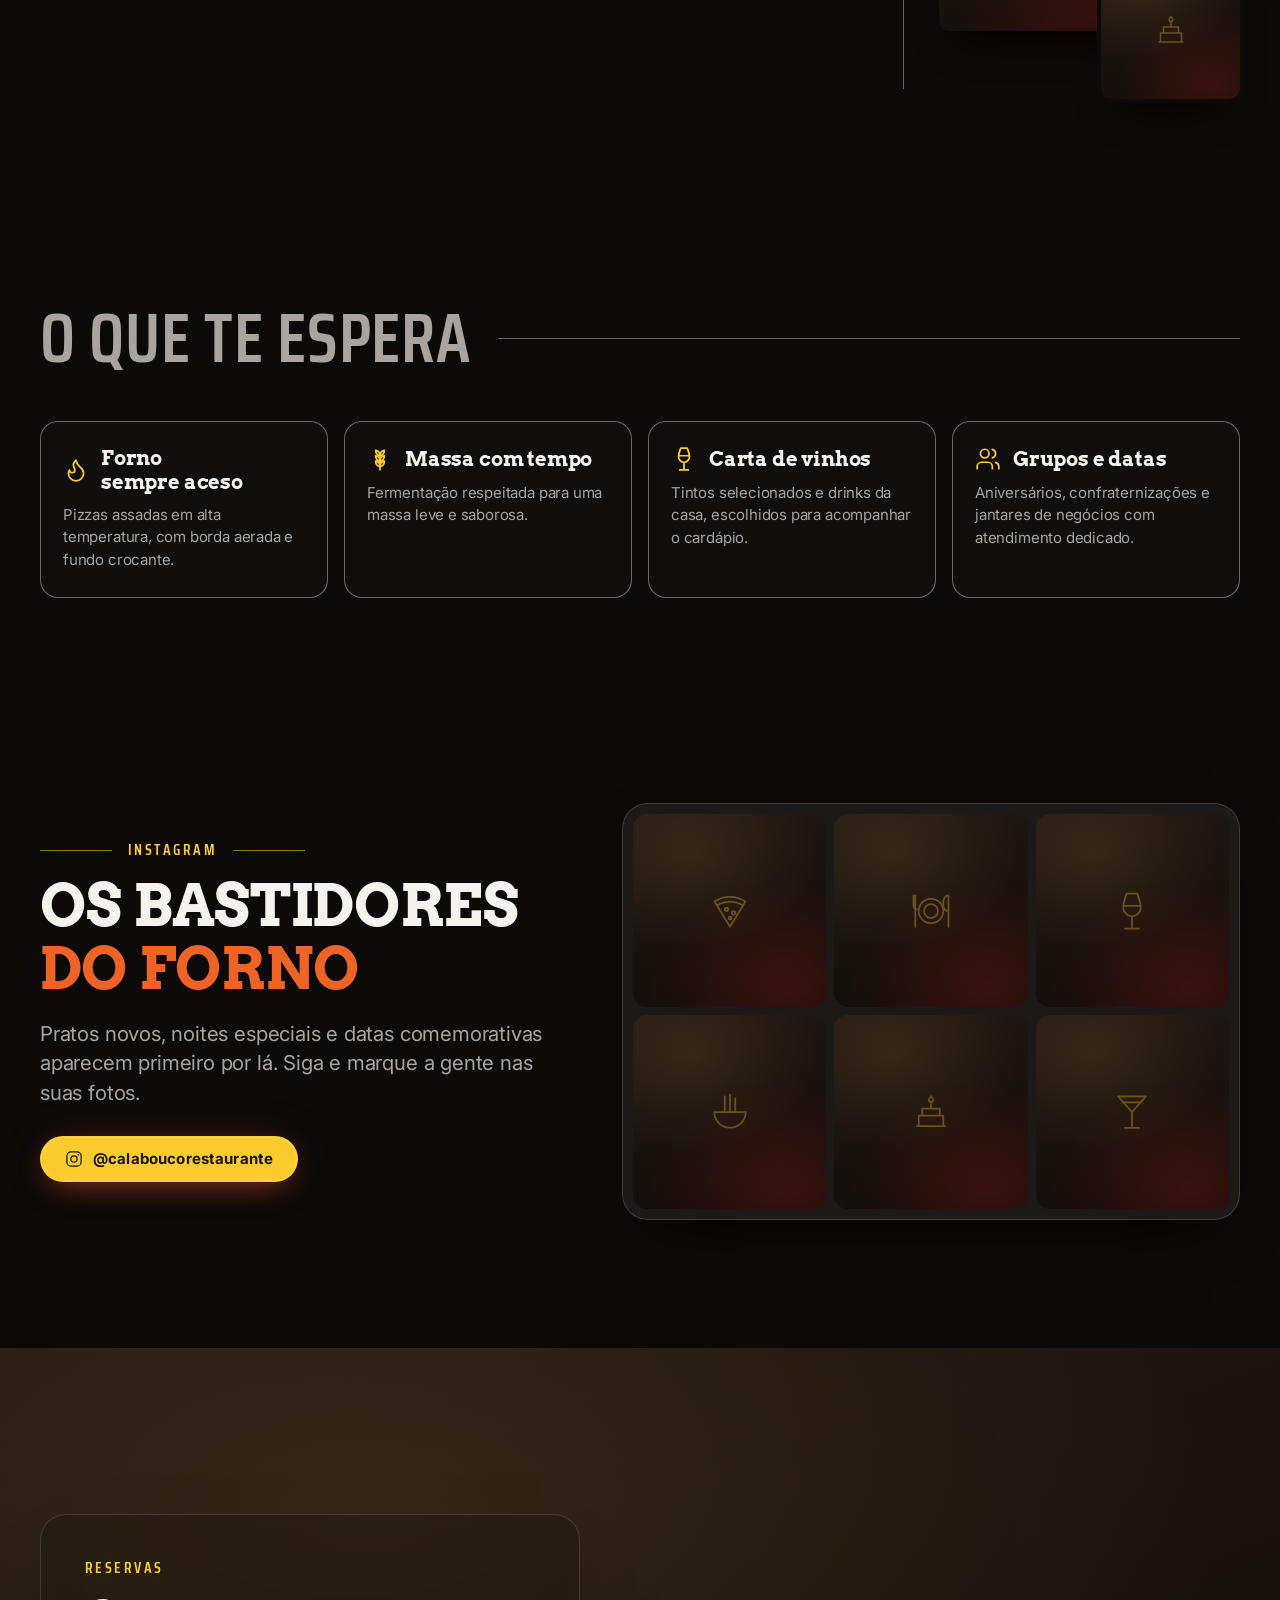
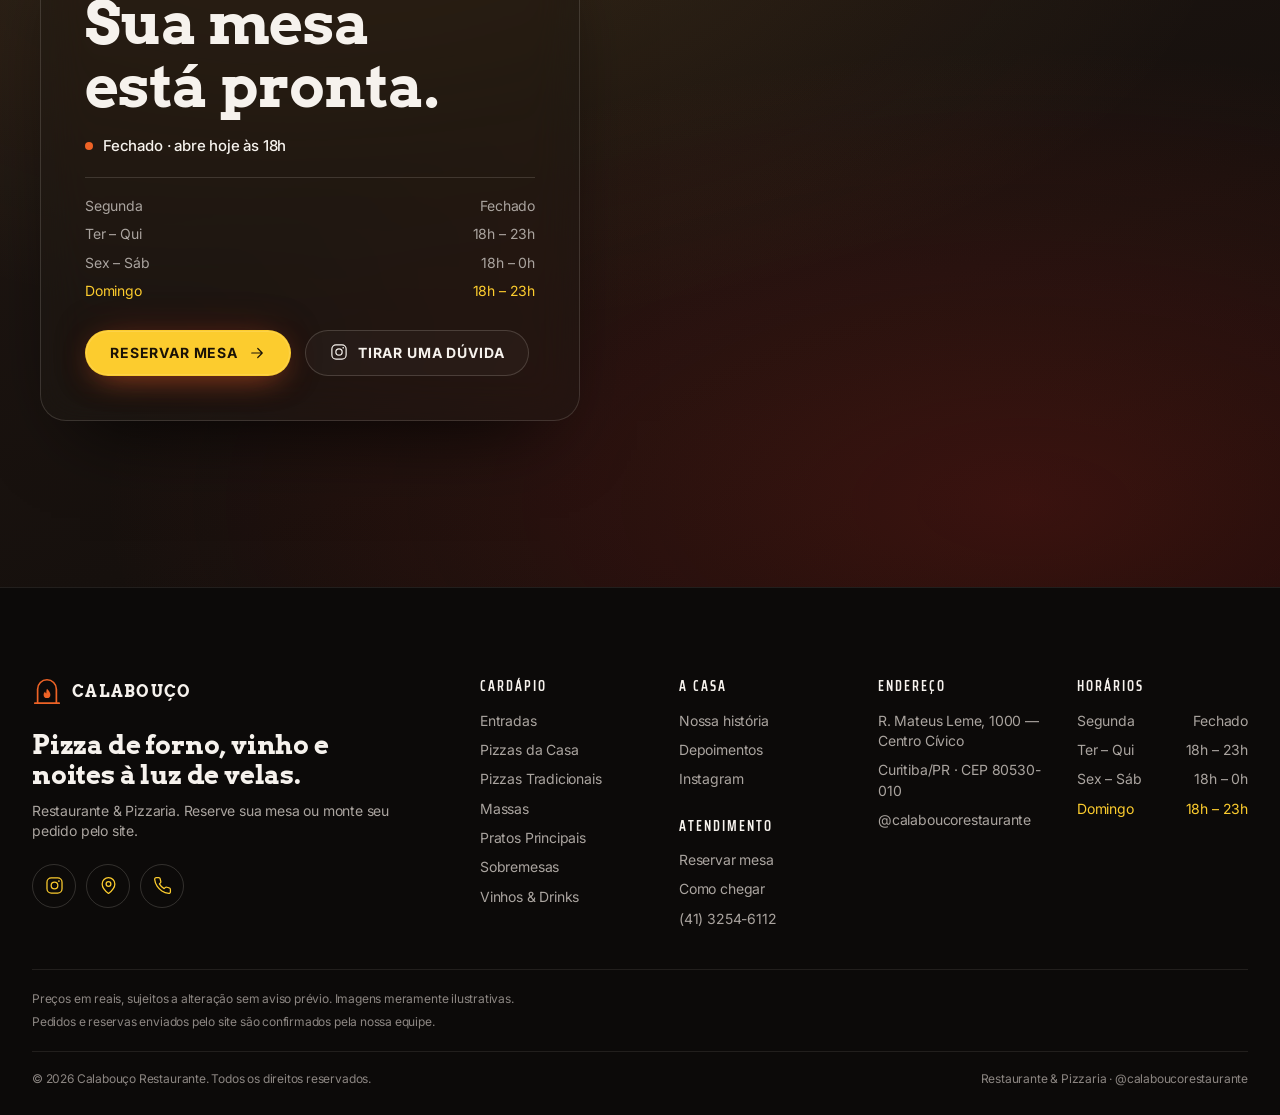
==== commit 4b1dae28: "Aplica o design system "Brasa" e reconstrói a landing page Extrai tokens e componentes de três refer" ====
--- a/index.html
+++ b/index.html
@@ -5,7 +5,7 @@
   <meta name="viewport" content="width=device-width, initial-scale=1, viewport-fit=cover">
   <title>Calabouço Restaurante — Pizza, vinho e noites à luz de velas</title>
   <meta name="description" content="Pizzas de forno, massas, carnes e uma carta de vinhos em um ambiente intimista à luz de velas. Veja o cardápio e reserve sua mesa no Calabouço.">
-  <meta name="theme-color" content="#0a0807">
+  <meta name="theme-color" content="#0c0a09">
   <link rel="icon" href="assets/img/favicon.svg" type="image/svg+xml">
   <link rel="apple-touch-icon" href="assets/img/apple-touch-icon.png">
 
@@ -19,12 +19,14 @@
 
   <link rel="preconnect" href="https://images.unsplash.com">
   <link rel="preload" href="assets/fonts/inter-latin-var.woff2" as="font" type="font/woff2" crossorigin>
+  <link rel="preload" href="assets/fonts/arvo-700-latin.woff2" as="font" type="font/woff2" crossorigin>
   <link rel="stylesheet" href="assets/css/base.css">
   <link rel="stylesheet" href="assets/css/pages/home.css">
 
   <script src="assets/js/config.js" defer></script>
   <script src="assets/js/data.js" defer></script>
   <script src="assets/js/main.js" defer></script>
+  <script src="assets/js/home.js" defer></script>
 </head>
 <body>
   <a class="skip-link" href="#conteudo">Pular para o conteúdo</a>
@@ -52,226 +54,305 @@
     </nav>
   </header>
 
-  <div class="ribbon">Reservas abertas para esta semana. <a href="contato.html#reserva">Reservar mesa&nbsp;›</a></div>
   <main id="conteudo">
 
-    <!-- ============ HERO (referência: Apple) ============ -->
-    <section class="tile tile--full hero" aria-labelledby="hero-title">
-      <div class="tile__bg media media--hero">
-        <img data-parallax src="https://images.unsplash.com/photo-1565299624946-b28f40a0ae38?auto=format&fit=crop&w=2000&q=70" alt="Pizza artesanal com manjericão fresco" fetchpriority="high" decoding="async">
-      </div>
-      <div class="tile__copy">
-        <p class="eyebrow reveal">Restaurante &amp; Pizzaria</p>
-        <h1 class="t-hero reveal" style="--delay:.06s" id="hero-title">Calabouço</h1>
-        <p class="t-subhead reveal" style="--delay:.12s">Pizza de forno, vinho e noites à luz de velas.</p>
-        <div class="btn-row reveal" style="--delay:.18s">
-          <a class="btn btn--primary" href="contato.html#reserva">Reservar mesa</a>
-          <a class="btn btn--secondary" href="cardapio.html">Ver cardápio</a>
-        </div>
-      </div>
-    </section>
-
-    <!-- ============ ASSINATURA ============ -->
-    <section class="tile tile--full tile--signature" aria-labelledby="sig-title">
-      <div class="tile__bg media media--hero">
-        <img src="https://images.unsplash.com/photo-1513104890138-7c749659a591?auto=format&fit=crop&w=2000&q=70" alt="Pizza recém-saída do forno, vista de cima" loading="lazy" decoding="async">
-      </div>
-      <div class="tile__copy">
-        <p class="eyebrow reveal">Assinatura da casa</p>
-        <h2 class="t-headline reveal" style="--delay:.06s" id="sig-title">Pizza Calabouço</h2>
-        <p class="t-subhead reveal" style="--delay:.12s">Linguiça artesanal, cebola caramelizada e um fio de mel picante.</p>
-        <div class="link-row reveal" style="--delay:.18s">
-          <button class="link" type="button" data-product="p5">Ver detalhes <span data-icon="chevron-right"></span></button>
-          <button class="link" type="button" data-add="p5">Adicionar à sacola <span data-icon="chevron-right"></span></button>
-        </div>
-        <p class="t-small reveal" style="--delay:.22s;margin-top:14px">Grande, 8 pedaços · <span class="tabular">R$ 129</span></p>
-      </div>
-    </section>
-
-    <!-- ============ CATEGORIAS (grade de tiles estilo Apple) ============ -->
-    <section class="tile-grid" aria-label="Explore o cardápio">
-      <a class="tile tile--half" href="cardapio.html?cat=massas">
-        <div class="tile__bg media media--hero"><img src="https://images.unsplash.com/photo-1473093295043-cdd812d0e601?auto=format&fit=crop&w=1300&q=70" alt="" loading="lazy" decoding="async"></div>
-        <div class="tile__copy">
-          <h2 class="t-title">Massas</h2>
-          <p class="t-subhead">Feitas na casa, servidas no ponto.</p>
-          <span class="link-row"><span class="link">Ver massas <span data-icon="chevron-right"></span></span></span>
-        </div>
-      </a>
-      <a class="tile tile--half" href="cardapio.html?cat=bebidas">
-        <div class="tile__bg media media--hero"><img src="https://images.unsplash.com/photo-1510812431401-41d2bd2722f3?auto=format&fit=crop&w=1300&q=70" alt="" loading="lazy" decoding="async"></div>
-        <div class="tile__copy">
-          <h2 class="t-title">Vinhos e drinks</h2>
-          <p class="t-subhead">Da taça à garrafa, para cada sabor.</p>
-          <span class="link-row"><span class="link">Ver vinhos e drinks <span data-icon="chevron-right"></span></span></span>
-        </div>
-      </a>
-      <a class="tile tile--half" href="cardapio.html?cat=pratos-principais">
-        <div class="tile__bg media media--hero"><img src="https://images.unsplash.com/photo-1600891964092-4316c288032e?auto=format&fit=crop&w=1300&q=70" alt="" loading="lazy" decoding="async"></div>
-        <div class="tile__copy">
-          <h2 class="t-title">Pratos principais</h2>
-          <p class="t-subhead">Carnes nobres e risotos cremosos.</p>
-          <span class="link-row"><span class="link">Ver pratos <span data-icon="chevron-right"></span></span></span>
-        </div>
-      </a>
-      <a class="tile tile--half" href="cardapio.html?cat=sobremesas">
-        <div class="tile__bg media media--hero"><img src="https://images.unsplash.com/photo-1571877227200-a0d98ea607e9?auto=format&fit=crop&w=1300&q=70" alt="" loading="lazy" decoding="async"></div>
-        <div class="tile__copy">
-          <h2 class="t-title">Sobremesas</h2>
-          <p class="t-subhead">O final que a noite merece.</p>
-          <span class="link-row"><span class="link">Ver sobremesas <span data-icon="chevron-right"></span></span></span>
-        </div>
-      </a>
-    </section>
-
-    <!-- ============ MAIS PEDIDOS (galeria estilo Apple/Nike) ============ -->
-    <section class="section" aria-labelledby="featured-title">
+    <!-- ============ HERO ============
+         Best Pizza: pizza vazando pela borda + arco tracejado com benefícios.
+         RedSun: "sol" vermelho, feixes de luz e selo em pílula.
+         Japan Tours: palavra gigante translúcida ao fundo. -->
+    <section class="hero" aria-labelledby="hero-title" data-hero>
+      <div class="hero__fx" aria-hidden="true">
+        <span class="hero__beam hero__beam--1"></span>
+        <span class="hero__beam hero__beam--2"></span>
+        <span class="hero__beam hero__beam--3"></span>
+      </div>
+      <p class="hero__word" aria-hidden="true">Calabouço</p>
+
+      <div class="container container--wide hero__grid">
+        <div class="hero__copy">
+          <a class="badge-pill reveal" href="contato.html#reserva">
+            <span class="badge-pill__tag">Reservas</span>
+            <span class="status-dot"></span><span data-open-status>Ter a Dom, a partir das 18h</span>
+            <span data-icon="chevron-right"></span>
+          </a>
+          <h1 class="t-display hero__title reveal" style="--delay:.06s" id="hero-title">Pizza de forno<br> <span class="ember">à luz de velas</span></h1>
+          <p class="hero__note reveal" style="--delay:.12s">Massa de longa fermentação<br>Vinhos, drinks e sobremesas da casa</p>
+          <p class="hero__lead reveal" style="--delay:.16s">Um restaurante intimista, alguns degraus abaixo da rua, para noites sem pressa.</p>
+          <div class="btn-row reveal" style="--delay:.2s">
+            <a class="btn btn--primary btn--lg" href="contato.html#reserva">Reservar mesa<span class="icon--arrow" data-icon="arrow-right"></span></a>
+            <a class="btn btn--ghost btn--lg" href="#cardapio">Ver cardápio</a>
+          </div>
+        </div>
+
+        <div class="hero__visual">
+          <div class="hero__sun" aria-hidden="true"></div>
+          <div class="hero__ring" aria-hidden="true"></div>
+          <div class="hero__pizza media fb-pizza">
+            <img src="https://images.unsplash.com/photo-1565299624946-b28f40a0ae38?auto=format&fit=crop&w=1400&q=70" alt="Pizza artesanal com manjericão fresco" fetchpriority="high" decoding="async" width="1400" height="1400">
+          </div>
+          <ul class="hero__perks" aria-label="Diferenciais da casa">
+            <li style="--a:128deg"><span class="hero__perk-text">Forno sempre aceso</span><span class="hero__node" aria-hidden="true"></span></li>
+            <li style="--a:158deg"><span class="hero__perk-text">Massa com tempo</span><span class="hero__node" aria-hidden="true"></span></li>
+            <li style="--a:202deg"><span class="hero__perk-text">Carta de vinhos</span><span class="hero__node" aria-hidden="true"></span></li>
+            <li style="--a:232deg"><span class="hero__perk-text">Reserva em segundos</span><span class="hero__node" aria-hidden="true"></span></li>
+          </ul>
+        </div>
+      </div>
+    </section>
+
+    <!-- ============ FAIXA ROLANTE (RedSun: logos com fade) ============ -->
+    <div class="marquee" data-marquee>
+      <div class="marquee__viewport" aria-hidden="true">
+        <div class="marquee__track">
+          <span class="marquee__item">Pizzas da casa</span>
+          <span class="marquee__item">Massas artesanais</span>
+          <span class="marquee__item">Vinhos tintos</span>
+          <span class="marquee__item">Drinks autorais</span>
+          <span class="marquee__item">Sobremesas</span>
+          <span class="marquee__item">Luz de velas</span>
+          <span class="marquee__item">Grupos e comemorações</span>
+          <span class="marquee__item">Pizzas da casa</span>
+          <span class="marquee__item">Massas artesanais</span>
+          <span class="marquee__item">Vinhos tintos</span>
+          <span class="marquee__item">Drinks autorais</span>
+          <span class="marquee__item">Sobremesas</span>
+          <span class="marquee__item">Luz de velas</span>
+          <span class="marquee__item">Grupos e comemorações</span>
+        </div>
+      </div>
+      <button class="marquee__toggle" type="button" data-marquee-toggle aria-pressed="false" aria-label="Pausar a faixa animada"><span data-icon="pause"></span></button>
+    </div>
+
+    <!-- ============ CARDÁPIO (Best Pizza: abas + cartões com foto redonda) ============ -->
+    <section class="section menu-show" id="cardapio" aria-labelledby="menu-title">
       <div class="container">
-        <div class="section-head section-head--split">
-          <h2 class="t-headline reveal" id="featured-title">Os mais pedidos.<br><span class="muted">Escolha e peça em segundos.</span></h2>
-          <a class="link reveal" href="cardapio.html" style="font-size:19px">Ver cardápio completo <span data-icon="chevron-right"></span></a>
-        </div>
-      </div>
-      <div class="scroller" data-scroller>
-        <div class="scroller__track" data-featured role="group" aria-label="Pratos mais pedidos"></div>
-        <div class="scroller__controls">
-          <button class="circle-btn" type="button" data-scroll-prev aria-label="Pratos anteriores"><span data-icon="chevron-left"></span></button>
-          <button class="circle-btn" type="button" data-scroll-next aria-label="Próximos pratos"><span data-icon="chevron-right"></span></button>
-        </div>
-      </div>
-    </section>
-
-    <!-- ============ MANIFESTO (texto que acende na rolagem) ============ -->
-    <section class="section statement" aria-label="Manifesto">
+        <div class="section-head section-head--center">
+          <p class="kicker kicker--lined reveal">Cardápio</p>
+          <h2 class="t-headline upper reveal" style="--delay:.06s" id="menu-title">Do forno <span class="ember">à mesa</span></h2>
+        </div>
+        <div class="tabs reveal" role="tablist" aria-label="Categorias do cardápio" data-menu-tabs></div>
+        <div class="menu-grid" id="menu-panel" role="tabpanel" data-menu-grid>
+          <noscript><p class="t-lead">Veja todos os pratos no <a class="link" href="cardapio.html">cardápio completo</a>.</p></noscript>
+        </div>
+        <div class="menu-show__foot">
+          <div class="pager" data-menu-pager hidden>
+            <button type="button" data-page="-1" aria-label="Página anterior"><span data-icon="chevron-left"></span></button>
+            <span><strong data-page-current>1</strong>/<span data-page-total>1</span></span>
+            <button type="button" data-page="1" aria-label="Próxima página"><span data-icon="chevron-right"></span></button>
+            <span class="sr-only" aria-live="polite" data-page-status></span>
+          </div>
+          <a class="btn btn--ghost" href="cardapio.html">Cardápio completo<span class="icon--arrow" data-icon="arrow-right"></span></a>
+        </div>
+      </div>
+    </section>
+
+    <div class="section--texture">
+      <!-- ============ DESTAQUES (Best Pizza: "Promotions of the week") ============ -->
+      <section class="section section--tight promos" aria-labelledby="promos-title">
+        <div class="container">
+          <h2 class="t-headline upper accent promos__title reveal" id="promos-title">Destaques da casa</h2>
+          <div class="promo-grid">
+            <article class="promo reveal" data-promo="p5" data-kicker="Assinatura da casa"></article>
+            <article class="promo reveal" style="--delay:.08s" data-promo="b3" data-kicker="Drink da casa"></article>
+          </div>
+        </div>
+      </section>
+
+      <!-- ============ DEPOIMENTOS (Best Pizza: carrossel com cartão central em destaque) ============ -->
+      <section class="section reviews" aria-labelledby="reviews-title">
+        <div class="container">
+          <div class="section-head section-head--center">
+            <p class="kicker kicker--lined reveal">Depoimentos</p>
+            <h2 class="t-headline upper reveal" style="--delay:.06s" id="reviews-title">Quem desce, <span class="ember">volta</span></h2>
+          </div>
+          <div class="rv reveal" data-rv role="region" aria-roledescription="carrossel" aria-label="Depoimentos de clientes">
+            <button class="arrow-btn rv__prev" type="button" data-rv-prev aria-label="Depoimento anterior"><span data-icon="chevron-left"></span></button>
+            <div class="rv__stage" data-rv-stage aria-live="polite"></div>
+            <button class="arrow-btn rv__next" type="button" data-rv-next aria-label="Próximo depoimento"><span data-icon="chevron-right"></span></button>
+          </div>
+          <p class="reviews__more"><a class="link" href="sobre.html#depoimentos">Ler todos os depoimentos <span data-icon="chevron-right"></span></a></p>
+        </div>
+      </section>
+    </div>
+
+    <!-- ============ UMA NOITE AQUI (Japan Tours: linha do tempo com fotos) ============ -->
+    <section class="section night" aria-labelledby="night-title">
       <div class="container">
-        <p class="scrub-text" data-scrub>Não servimos apenas pizza. Servimos <span class="accent">a noite inteira</span> — o forno aceso, a taça cheia e a conversa que ninguém quer encerrar.</p>
-      </div>
-    </section>
-
-    <!-- ============ POR QUE O CALABOUÇO (bento) ============ -->
-    <section class="section section--alt" aria-labelledby="why-title">
+        <h2 class="t-section reveal" id="night-title">Uma noite aqui</h2>
+        <div class="night__grid">
+          <div class="night__intro">
+            <p class="reveal">Planejamos a noite para você só precisar chegar. Atendemos <span data-config="hours-summary">Ter a Dom, a partir das 18h</span>.</p>
+            <p class="reveal" style="--delay:.06s">Entrada para dividir, pizza saindo do forno e uma taça para acompanhar. <span class="accent">O resto fica com a gente.</span></p>
+            <a class="btn btn--ghost reveal" style="--delay:.12s" href="sobre.html">Conheça a casa<span class="icon--arrow" data-icon="arrow-right"></span></a>
+          </div>
+          <ol class="timeline">
+            <li class="timeline__step reveal">
+              <div class="timeline__text">
+                <p class="timeline__when">Ao chegar</p>
+                <h3>Desça os degraus</h3>
+                <p>Velas acesas, música baixa e o forno no ponto.</p>
+              </div>
+              <span class="timeline__dot" aria-hidden="true"></span>
+              <div class="timeline__photos">
+                <div class="media fb-plate"><img src="https://images.unsplash.com/photo-1414235077428-338989a2e8c0?auto=format&fit=crop&w=640&q=70" alt="Mesa posta para o jantar" loading="lazy" decoding="async"></div>
+                <div class="media fb-wine"><img src="https://images.unsplash.com/photo-1555396273-367ea4eb4db5?auto=format&fit=crop&w=640&q=70" alt="Salão do restaurante à meia-luz" loading="lazy" decoding="async"></div>
+              </div>
+            </li>
+            <li class="timeline__step reveal">
+              <div class="timeline__text">
+                <p class="timeline__when">Primeiro ato</p>
+                <h3>O forno</h3>
+                <p>Uma entrada para dividir e a pizza que chega borbulhando, de borda aerada e fundo crocante.</p>
+              </div>
+              <span class="timeline__dot" aria-hidden="true"></span>
+              <div class="timeline__photos">
+                <div class="media fb-pizza"><img src="https://images.unsplash.com/photo-1513104890138-7c749659a591?auto=format&fit=crop&w=640&q=70" alt="Pizza recém-saída do forno" loading="lazy" decoding="async"></div>
+                <div class="media fb-pasta"><img src="https://images.unsplash.com/photo-1473093295043-cdd812d0e601?auto=format&fit=crop&w=640&q=70" alt="Massa artesanal" loading="lazy" decoding="async"></div>
+              </div>
+            </li>
+            <li class="timeline__step reveal">
+              <div class="timeline__text">
+                <p class="timeline__when">Segundo ato</p>
+                <h3>A taça e o doce</h3>
+                <p>Um tinto da carta ou um drink da casa, e a sobremesa que fecha a noite.</p>
+              </div>
+              <span class="timeline__dot" aria-hidden="true"></span>
+              <div class="timeline__photos">
+                <div class="media fb-wine"><img src="https://images.unsplash.com/photo-1510812431401-41d2bd2722f3?auto=format&fit=crop&w=640&q=70" alt="Brinde com vinho tinto" loading="lazy" decoding="async"></div>
+                <div class="media fb-dessert"><img src="https://images.unsplash.com/photo-1571877227200-a0d98ea607e9?auto=format&fit=crop&w=640&q=70" alt="Tiramisù da casa" loading="lazy" decoding="async"></div>
+              </div>
+            </li>
+          </ol>
+        </div>
+      </div>
+    </section>
+
+    <!-- ============ O QUE TE ESPERA (Japan Tours: "What's included") ============ -->
+    <section class="section section--tight perks" aria-labelledby="perks-title">
       <div class="container">
-        <div class="section-head">
-          <h2 class="t-headline reveal" id="why-title">Por que o Calabouço.</h2>
-        </div>
-        <div class="bento">
-          <article class="bento-card bento-card--wide bento-card--accent reveal">
-            <span data-icon="flame"></span>
-            <h3>Forno sempre aceso.</h3>
-            <p>Pizzas assadas em alta temperatura, com borda aerada e fundo crocante, do jeito que tem que ser.</p>
+        <h2 class="t-section reveal" id="perks-title">O que te espera</h2>
+        <div class="perk-grid">
+          <article class="outline-card reveal">
+            <div class="outline-card__head"><span data-icon="flame"></span><h3>Forno sempre aceso</h3></div>
+            <p>Pizzas assadas em alta temperatura, com borda aerada e fundo crocante.</p>
           </article>
-          <article class="bento-card reveal" style="--delay:.06s">
-            <span data-icon="wheat"></span>
-            <h3>Massa com tempo.</h3>
+          <article class="outline-card reveal" style="--delay:.05s">
+            <div class="outline-card__head"><span data-icon="wheat"></span><h3>Massa com tempo</h3></div>
             <p>Fermentação respeitada para uma massa leve e saborosa.</p>
           </article>
-          <article class="bento-card reveal">
-            <span data-icon="wine"></span>
-            <h3>Uma carta para cada prato.</h3>
+          <article class="outline-card reveal" style="--delay:.1s">
+            <div class="outline-card__head"><span data-icon="wine"></span><h3>Carta de vinhos</h3></div>
             <p>Tintos selecionados e drinks da casa, escolhidos para acompanhar o cardápio.</p>
           </article>
-          <article class="bento-card reveal" style="--delay:.06s">
-            <span data-icon="users"></span>
-            <h3>Grupos e comemorações.</h3>
+          <article class="outline-card reveal" style="--delay:.15s">
+            <div class="outline-card__head"><span data-icon="users"></span><h3>Grupos e datas</h3></div>
             <p>Aniversários, confraternizações e jantares de negócios com atendimento dedicado.</p>
           </article>
-          <article class="bento-card reveal" style="--delay:.12s">
-            <span data-icon="calendar"></span>
-            <h3>Reserva em segundos.</h3>
-            <p>Escolha data, horário e número de pessoas. Nossa equipe confirma pelo <span data-config="channel-name">WhatsApp</span>.</p>
-          </article>
-        </div>
-      </div>
-    </section>
-
-    <!-- ============ AVALIAÇÕES (referência: Airbnb) ============ -->
-    <section class="section" aria-labelledby="reviews-title">
-      <div class="container">
-        <div class="section-head section-head--split">
-          <h2 class="t-headline reveal" id="reviews-title">Quem desce,<br><span class="muted">volta.</span></h2>
-          <a class="link reveal" href="sobre.html#depoimentos" style="font-size:19px">Ler todos os depoimentos <span data-icon="chevron-right"></span></a>
-        </div>
-        <div class="review-grid review-grid--carousel" data-reviews data-limit="3" role="region" aria-label="Depoimentos" tabindex="0"></div>
-      </div>
-    </section>
-
-    <!-- ============ INSTAGRAM ============ -->
-    <section class="section section--alt" aria-labelledby="insta-title">
+        </div>
+      </div>
+    </section>
+
+    <!-- ============ INSTAGRAM (Best Pizza: bloco "Watch a video") ============ -->
+    <section class="section insta-show" aria-labelledby="insta-title">
       <div class="container insta">
         <div class="insta__copy">
-          <p class="eyebrow reveal">Instagram</p>
-          <h2 class="t-headline reveal" style="--delay:.06s" id="insta-title"><a data-link="instagram" href="https://www.instagram.com/calaboucorestaurante/" data-config="instagram-handle">@calaboucorestaurante</a></h2>
-          <p class="t-lead reveal" style="--delay:.12s;margin-top:16px">Pratos novos, noites especiais e datas comemorativas aparecem primeiro por lá. Siga e marque a gente nas suas fotos.</p>
-          <div class="btn-row reveal" style="--delay:.18s;margin-top:28px">
-            <a class="btn btn--primary" data-link="instagram" href="https://www.instagram.com/calaboucorestaurante/"><span data-icon="instagram"></span>Seguir no Instagram</a>
-          </div>
-        </div>
-        <div class="insta-grid" data-insta-grid></div>
-      </div>
-    </section>
-
-    <!-- ============ CHAMADA FINAL ============ -->
-    <section class="tile tile--cta" aria-labelledby="cta-title">
-      <div class="tile__bg media media--hero">
-        <img src="https://images.unsplash.com/photo-1555396273-367ea4eb4db5?auto=format&fit=crop&w=2000&q=70" alt="" loading="lazy" decoding="async">
-      </div>
-      <div class="tile__copy">
-        <h2 class="t-headline reveal" id="cta-title">Sua mesa está pronta.</h2>
-        <p class="t-subhead reveal" style="--delay:.06s">Para hoje ou para aquela data especial.</p>
-        <div class="btn-row reveal" style="--delay:.12s">
-          <a class="btn btn--primary btn--lg" href="contato.html#reserva">Reservar mesa</a>
-          <a class="btn btn--ghost btn--lg" href="cardapio.html">Pedir pelo cardápio</a>
-        </div>
-        <p class="t-small reveal" style="--delay:.18s;margin-top:18px"><span data-icon="clock" style="width:15px;height:15px;vertical-align:-2px;margin-right:6px"></span><span data-config="hours-summary">Ter a Dom, a partir das 18h</span></p>
+          <p class="kicker kicker--lined reveal">Instagram</p>
+          <h2 class="t-headline upper reveal" style="--delay:.06s" id="insta-title">Os bastidores <span class="ember">do forno</span></h2>
+          <p class="t-lead reveal" style="--delay:.12s">Pratos novos, noites especiais e datas comemorativas aparecem primeiro por lá. Siga e marque a gente nas suas fotos.</p>
+          <div class="btn-row reveal" style="--delay:.18s">
+            <a class="btn btn--primary" data-link="instagram" href="https://www.instagram.com/calaboucorestaurante/"><span data-icon="instagram"></span><span data-config="instagram-handle">@calaboucorestaurante</span></a>
+          </div>
+        </div>
+        <div class="insta__frame reveal" style="--delay:.1s">
+          <div class="insta-grid" data-insta-grid></div>
+        </div>
+      </div>
+    </section>
+
+    <!-- ============ CHAMADA FINAL (Japan: vidro sobre foto · RedSun: caixa de CTA) ============ -->
+    <section class="cta-glass" aria-labelledby="cta-title">
+      <div class="cta-glass__bg media media--hero">
+        <img src="https://images.unsplash.com/photo-1559339352-11d035aa65de?auto=format&fit=crop&w=2000&q=70" alt="" loading="lazy" decoding="async">
+      </div>
+      <div class="container">
+        <div class="glass-card cta-card reveal">
+          <p class="kicker">Reservas</p>
+          <h2 class="t-headline" id="cta-title">Sua mesa está pronta.</h2>
+          <p class="cta-card__status"><span class="status-dot"></span><span data-open-status>Consulte os horários</span></p>
+          <ul class="cta-card__hours" data-hours-list></ul>
+          <div class="btn-row">
+            <a class="btn btn--primary" href="contato.html#reserva">Reservar mesa<span class="icon--arrow" data-icon="arrow-right"></span></a>
+            <a class="btn btn--ghost" data-link="reserve" href="contato.html"><span data-channel-icon></span>Tirar uma dúvida</a>
+          </div>
+        </div>
       </div>
     </section>
   </main>
 
   <footer class="footer">
     <div class="container container--wide footer__inner">
+      <div class="footer__top">
+        <div class="footer__brand">
+          <a class="brand" href="index.html" aria-label="Calabouço Restaurante — início">
+            <svg class="brand__mark" viewBox="0 0 32 32" aria-hidden="true" fill="none" stroke="currentColor" stroke-width="1.8" stroke-linecap="round" stroke-linejoin="round">
+              <path d="M6 29V14a10 10 0 0 1 20 0v15"/><path d="M3 29h26"/>
+              <path d="M16 13.5c2.2 2.4 3.6 4.1 3.6 6.4a3.6 3.6 0 0 1-7.2 0c0-1.5.7-2.6 1.6-3.5.1 1.1.6 1.8 1.4 2-.3-1.8 0-3.3.6-4.9z" fill="currentColor" stroke="none"/>
+            </svg>
+            <span class="brand__name">Calabouço</span>
+          </a>
+          <p class="footer__heading">Pizza de forno, vinho e noites à luz de velas.</p>
+          <p class="footer__text">Restaurante &amp; Pizzaria. Reserve sua mesa ou monte seu pedido pelo site.</p>
+          <div class="footer__social">
+            <a class="social-btn" data-link="instagram" href="https://www.instagram.com/calaboucorestaurante/" aria-label="Instagram do Calabouço"><span data-icon="instagram"></span></a>
+            <a class="social-btn" data-whatsapp-only data-link="contact" href="contato.html" aria-label="WhatsApp do Calabouço"><span data-icon="whatsapp"></span></a>
+            <a class="social-btn" data-link="maps" href="contato.html" aria-label="Como chegar ao Calabouço"><span data-icon="map-pin"></span></a>
+            <a class="social-btn" data-link="tel" href="contato.html" aria-label="Ligar para o Calabouço"><span data-icon="phone"></span></a>
+          </div>
+        </div>
+        <div class="footer__cols">
+          <div>
+            <h3>Cardápio</h3>
+            <ul>
+              <li><a href="cardapio.html?cat=entradas">Entradas</a></li>
+              <li><a href="cardapio.html?cat=pizzas-da-casa">Pizzas da Casa</a></li>
+              <li><a href="cardapio.html?cat=pizzas-tradicionais">Pizzas Tradicionais</a></li>
+              <li><a href="cardapio.html?cat=massas">Massas</a></li>
+              <li><a href="cardapio.html?cat=pratos-principais">Pratos Principais</a></li>
+              <li><a href="cardapio.html?cat=sobremesas">Sobremesas</a></li>
+              <li><a href="cardapio.html?cat=bebidas">Vinhos &amp; Drinks</a></li>
+            </ul>
+          </div>
+          <div>
+            <h3>A casa</h3>
+            <ul>
+              <li><a href="sobre.html">Nossa história</a></li>
+              <li><a href="sobre.html#depoimentos">Depoimentos</a></li>
+              <li><a data-link="instagram" href="https://www.instagram.com/calaboucorestaurante/">Instagram</a></li>
+            </ul>
+            <h3>Atendimento</h3>
+            <ul>
+              <li><a href="contato.html#reserva">Reservar mesa</a></li>
+              <li><a data-link="maps" href="contato.html">Como chegar</a></li>
+              <li><a data-link="tel" href="contato.html" data-config="phone">Telefone</a></li>
+            </ul>
+          </div>
+          <div>
+            <h3>Endereço</h3>
+            <ul>
+              <li><span data-config="address-line">Endereço</span></li>
+              <li><span data-config="address-city"></span></li>
+              <li><a data-link="instagram" href="https://www.instagram.com/calaboucorestaurante/" data-config="instagram-handle">@calaboucorestaurante</a></li>
+            </ul>
+          </div>
+          <div>
+            <h3>Horários</h3>
+            <ul class="footer__hours" data-hours-list></ul>
+          </div>
+        </div>
+      </div>
       <div class="footer__note">
         <p>Preços em reais, sujeitos a alteração sem aviso prévio. Imagens meramente ilustrativas.</p>
         <p>Pedidos e reservas enviados pelo site são confirmados pela nossa equipe.</p>
-      </div>
-      <div class="footer__cols">
-        <div>
-          <h3>Cardápio</h3>
-          <ul>
-            <li><a href="cardapio.html?cat=entradas">Entradas</a></li>
-            <li><a href="cardapio.html?cat=pizzas-da-casa">Pizzas da Casa</a></li>
-            <li><a href="cardapio.html?cat=pizzas-tradicionais">Pizzas Tradicionais</a></li>
-            <li><a href="cardapio.html?cat=massas">Massas</a></li>
-            <li><a href="cardapio.html?cat=pratos-principais">Pratos Principais</a></li>
-            <li><a href="cardapio.html?cat=sobremesas">Sobremesas</a></li>
-            <li><a href="cardapio.html?cat=bebidas">Vinhos &amp; Drinks</a></li>
-          </ul>
-        </div>
-        <div>
-          <h3>A casa</h3>
-          <ul>
-            <li><a href="sobre.html">Nossa história</a></li>
-            <li><a href="sobre.html#depoimentos">Depoimentos</a></li>
-            <li><a data-link="instagram" href="https://www.instagram.com/calaboucorestaurante/">Instagram</a></li>
-          </ul>
-          <h3 style="margin-top:22px">Atendimento</h3>
-          <ul>
-            <li><a href="contato.html#reserva">Reservar mesa</a></li>
-            <li><a data-link="maps" href="contato.html">Como chegar</a></li>
-            <li><a data-link="tel" href="contato.html" data-config="phone">Telefone</a></li>
-          </ul>
-        </div>
-        <div>
-          <h3>Endereço</h3>
-          <ul>
-            <li><span data-config="address-line">Endereço</span></li>
-            <li><span data-config="address-city"></span></li>
-            <li><a data-link="instagram" href="https://www.instagram.com/calaboucorestaurante/" data-config="instagram-handle">@calaboucorestaurante</a></li>
-          </ul>
-        </div>
-        <div>
-          <h3>Horários</h3>
-          <ul class="footer__hours" data-hours-list></ul>
-        </div>
       </div>
       <div class="footer__bottom">
         <span>© <span data-config="year">2026</span> Calabouço Restaurante. Todos os direitos reservados.</span>
--- a/assets/css/base.css
+++ b/assets/css/base.css
@@ -1,8 +1,12 @@
 /* ==========================================================================
-   CALABOUÇO — Design system (base compartilhada)
-   Referências: Apple (estrutura, tipografia, tiles, navegação),
-   iFood/Domino's (sacola e ficha do produto), Airbnb (avaliações),
-   OpenTable (reserva). Paleta: preto, marrom, vermelho e âmbar.
+   CALABOUÇO — Design system "Brasa" (base compartilhada)
+   Extraído de três referências (detalhes em DESIGN-SYSTEM.md):
+   - Best Pizza: pretos neutros, cartões #1E1E1E, CTA amarelo em pílula,
+     laranja nos destaques, título slab, cartão com foto circular.
+   - Japan Tours: fotografia cinematográfica, vidro fosco, palavra gigante
+     ao fundo, títulos condensados com fio, cartões só com contorno.
+   - RedSun (Webflow): brilho vermelho ("sol"), feixes de luz, botão com
+     glow, selo em pílula, faixa rolante, rodapé em colunas.
    ========================================================================== */
 
 @font-face {
@@ -12,48 +16,90 @@
   font-display: swap;
   src: url("../fonts/inter-latin-var.woff2") format("woff2");
 }
+/* Títulos: slab larga, a alternativa aberta mais próxima do título da Best Pizza */
+@font-face {
+  font-family: "Arvo";
+  font-style: normal;
+  font-weight: 700;
+  font-display: swap;
+  src: url("../fonts/arvo-700-latin.woff2") format("woff2");
+}
+/* Rótulos e palavra gigante: condensada, como os títulos do Japan Tours */
+@font-face {
+  font-family: "Saira Condensed";
+  font-style: normal;
+  font-weight: 600;
+  font-display: swap;
+  src: url("../fonts/saira-condensed-600-latin.woff2") format("woff2");
+}
 
 :root {
-  /* Superfícies */
-  --bg: #0a0807;
-  --bg-2: #110d0b;
-  --tile: #171210;
-  --tile-2: #201814;
-  --tile-3: #2a201b;
-  --scrim: rgba(10, 8, 7, 0.72);
-
-  /* Marca */
+  /* Superfícies (Best Pizza: #0C0C0C e #1E1E1E, aquecidos para a marca) */
+  --bg: #0c0a09;
+  --bg-2: #13100e;
+  --tile: #1c1917;
+  --tile-2: #26221f;
+  --tile-3: #322d29;
+  --scrim: rgba(12, 10, 9, 0.72);
+
+  /* Ação: amarelo dos CTAs da Best Pizza (#FCCC2E) */
+  --yellow: #fccc2e;
+  --yellow-hover: #ffd955;
+  --on-yellow: #1a1206;
+  /* Destaque tipográfico: laranja da Best Pizza (#DE4E12), clareado
+     para passar de 4,5:1 em texto pequeno (6,1:1 sobre --bg) */
+  --ember: #ee6326;
+  /* Brilho do "sol" do RedSun, usado como forno/brasa */
   --red: #c8261d;
   --red-hover: #de3328;
   --red-deep: #6b120d;
+  --glow-ember: rgba(238, 99, 38, 0.55);
+  --glow-red: rgba(216, 50, 31, 0.5);
   --brown: #4a2c1d;
   --brown-2: #2b1a12;
-  --amber: #f2b544;
-  --amber-2: #ffd27a;
-
-  /* Texto */
-  --text: #f5f1ec;
-  --text-2: #aaa29b;
-  --text-3: #8e8680;
+  /* Compatibilidade: as páginas usam --amber para links e estados ativos */
+  --amber: var(--yellow);
+  --amber-2: #ffe08a;
+
+  /* Texto (cinza dos títulos do Japan Tours: #A2A2A2) */
+  --text: #f6f2ed;
+  --text-2: #aaa49f;
+  --text-3: #8c8682;
 
   /* Linhas */
-  --line: rgba(255, 240, 225, 0.09);
-  --line-2: rgba(255, 240, 225, 0.16);
+  --line: rgba(255, 244, 232, 0.09);
+  --line-2: rgba(255, 244, 232, 0.16);
+  --line-strong: rgba(255, 244, 232, 0.38); /* contorno dos cartões (Japan) */
+  --dash: rgba(252, 204, 46, 0.55); /* tracejado do arco e dos avatares (Best Pizza) */
+
+  /* Vidro fosco (Japan Tours) */
+  --glass: rgba(28, 24, 21, 0.5);
+  --glass-strong: rgba(20, 17, 15, 0.72);
+  --glass-line: rgba(255, 244, 232, 0.14);
+  --blur: 18px;
+
+  /* Brilhos (RedSun "button-glow") */
+  --shadow-glow: 0 0 0 1px rgba(255, 221, 120, 0.35) inset, 0 10px 30px -10px var(--glow-ember),
+    0 0 44px -14px var(--glow-red);
+  --shadow-card: 0 24px 60px -28px rgba(0, 0, 0, 0.9);
 
   /* Tipografia */
   --font: "Inter", -apple-system, BlinkMacSystemFont, "SF Pro Display", "Segoe UI", Roboto, Helvetica, Arial,
     sans-serif;
+  --font-display: "Arvo", "Rockwell", "Roboto Slab", Georgia, serif;
+  --font-cond: "Saira Condensed", "Arial Narrow", "Roboto Condensed", sans-serif;
 
   /* Layout */
-  --nav-h: 52px;
+  --nav-h: 76px;
   --max: 1200px;
   --wide: 1440px;
   --gutter: clamp(16px, 4vw, 32px);
   --radius-sm: 12px;
-  --radius: 20px;
-  --radius-lg: 28px;
-
-  /* Movimento (curva usada pela Apple) */
+  --radius: 18px;
+  --radius-lg: 26px;
+  --pill: 999px;
+
+  /* Movimento */
   --ease: cubic-bezier(0.28, 0.11, 0.32, 1);
   --ease-out: cubic-bezier(0.22, 1, 0.36, 1);
 }
@@ -190,6 +236,22 @@
 .section--alt {
   background: var(--bg-2);
 }
+/* Fundo texturizado com vinheta (madeira escura da Best Pizza) */
+.section--texture {
+  position: relative;
+  isolation: isolate;
+  background: radial-gradient(120% 80% at 50% 0%, rgba(238, 99, 38, 0.07), transparent 60%),
+    radial-gradient(90% 70% at 50% 100%, rgba(0, 0, 0, 0.6), transparent 70%), var(--bg-2);
+}
+.section--texture::before {
+  content: "";
+  position: absolute;
+  inset: 0;
+  z-index: -1;
+  opacity: 0.35;
+  pointer-events: none;
+  background-image: url("data:image/svg+xml,%3Csvg xmlns='http://www.w3.org/2000/svg' width='240' height='240'%3E%3Cfilter id='n'%3E%3CfeTurbulence type='fractalNoise' baseFrequency='0.012 0.9' numOctaves='3' seed='7'/%3E%3CfeColorMatrix values='0 0 0 0 0.5 0 0 0 0 0.42 0 0 0 0 0.36 0 0 0 0.22 0'/%3E%3C/filter%3E%3Crect width='240' height='240' filter='url(%23n)'/%3E%3C/svg%3E");
+}
 .section-head {
   max-width: 820px;
   margin-bottom: clamp(32px, 5vw, 56px);
@@ -207,32 +269,97 @@
   gap: 16px 32px;
 }
 
-/* ---------- Tipografia (escala inspirada na Apple) ---------- */
-.eyebrow {
+/* ---------- Tipografia ----------
+   Arvo (slab) para títulos · Saira Condensed para rótulos · Inter no resto.
+   Caixa alta só em textos curtos: rótulos, botões e títulos de até ~4 palavras. */
+.eyebrow,
+.kicker {
   display: block;
-  font-size: clamp(15px, 1.4vw, 19px);
+  font-family: var(--font-cond);
+  font-size: clamp(14px, 1.2vw, 16px);
   font-weight: 600;
+  line-height: 1.2;
+  letter-spacing: 0.16em;
+  text-transform: uppercase;
+  color: var(--yellow);
+  margin-bottom: 14px;
+}
+/* Rótulo entre fios (Japan Tours: "—— ABOUT THE TOUR ——") */
+.kicker--lined {
+  display: flex;
+  align-items: center;
+  gap: 16px;
+}
+.kicker--lined::before,
+.kicker--lined::after {
+  content: "";
+  flex: 1;
+  max-width: 72px;
+  height: 1px;
+  background: currentColor;
+  opacity: 0.55;
+}
+.section-head:not(.section-head--center) .kicker--lined::before {
+  display: none;
+}
+.t-display {
+  font-family: var(--font-display);
+  font-size: clamp(44px, 6.8vw, 96px);
+  font-weight: 700;
+  line-height: 1.02;
   letter-spacing: -0.01em;
-  color: var(--amber);
-  margin-bottom: 10px;
+  text-transform: uppercase;
 }
 .t-hero {
-  font-size: clamp(48px, 9vw, 112px);
-  font-weight: 700;
-  line-height: 1;
-  letter-spacing: -0.035em;
-}
-.t-headline {
-  font-size: clamp(36px, 5.6vw, 72px);
+  font-family: var(--font-display);
+  font-size: clamp(42px, 7.4vw, 96px);
   font-weight: 700;
   line-height: 1.04;
-  letter-spacing: -0.03em;
+  letter-spacing: -0.015em;
+}
+.t-headline {
+  font-family: var(--font-display);
+  font-size: clamp(32px, 4.6vw, 60px);
+  font-weight: 700;
+  line-height: 1.08;
+  letter-spacing: -0.012em;
 }
 .t-title {
-  font-size: clamp(28px, 3.6vw, 44px);
+  font-family: var(--font-display);
+  font-size: clamp(26px, 3.2vw, 40px);
+  font-weight: 700;
+  line-height: 1.1;
+  letter-spacing: -0.01em;
+}
+/* Título de seção condensado com fio até a margem (Japan: "WHAT'S INCLUDED ——") */
+.t-section {
+  display: flex;
+  align-items: center;
+  gap: clamp(16px, 2.4vw, 28px);
+  font-family: var(--font-cond);
+  font-size: clamp(36px, 5.4vw, 72px);
   font-weight: 600;
-  line-height: 1.08;
-  letter-spacing: -0.022em;
+  line-height: 1;
+  letter-spacing: 0.01em;
+  text-transform: uppercase;
+  color: var(--text-2);
+}
+.t-section::after {
+  content: "";
+  flex: 1;
+  min-width: 40px;
+  height: 1px;
+  background: var(--line-strong);
+}
+.t-section--center::before {
+  content: "";
+  flex: 1;
+  min-width: 40px;
+  height: 1px;
+  background: var(--line-strong);
+}
+.upper {
+  text-transform: uppercase;
 }
 .t-card {
   font-size: clamp(21px, 2vw, 26px);
@@ -267,10 +394,14 @@
   color: var(--text-2);
 }
 .accent {
-  color: var(--amber);
+  color: var(--yellow);
+}
+/* Palavra de destaque no título (Best Pizza: "BEST <PIZZA>") */
+.ember {
+  color: var(--ember);
 }
 .gradient-text {
-  background: linear-gradient(100deg, var(--amber-2) 0%, var(--amber) 35%, #e0612c 70%, var(--red-hover) 100%);
+  background: linear-gradient(100deg, var(--amber-2) 0%, var(--yellow) 35%, var(--ember) 72%, var(--red-hover) 100%);
   -webkit-background-clip: text;
   background-clip: text;
   color: transparent;
@@ -290,44 +421,55 @@
   text-wrap: pretty;
 }
 
-/* ---------- Botões e links (pílulas estilo Apple) ---------- */
+/* ---------- Botões (pílula amarela da Best Pizza + glow do RedSun) ---------- */
 .btn {
   display: inline-flex;
   align-items: center;
   justify-content: center;
-  gap: 8px;
-  min-height: 44px;
-  padding: 0 22px;
-  border-radius: 980px;
+  gap: 10px;
+  min-height: 46px;
+  padding: 0 24px;
+  border-radius: var(--pill);
   border: 1px solid transparent;
-  font-size: 17px;
-  font-weight: 500;
-  letter-spacing: -0.01em;
+  font-size: 14px;
+  font-weight: 700;
+  line-height: 1.1;
+  letter-spacing: 0.06em;
+  text-transform: uppercase;
   white-space: nowrap;
   transition: background-color 0.3s var(--ease), color 0.3s var(--ease), border-color 0.3s var(--ease),
-    transform 0.3s var(--ease);
+    box-shadow 0.3s var(--ease), transform 0.3s var(--ease);
 }
 .btn .icon {
   width: 18px;
   height: 18px;
 }
+.btn .icon--arrow {
+  transition: transform 0.3s var(--ease);
+}
+.btn:hover .icon--arrow {
+  transform: translateX(3px);
+}
 .btn:active {
   transform: scale(0.98);
 }
 .btn--primary {
-  background: var(--red);
-  color: #fff;
+  background: var(--yellow);
+  color: var(--on-yellow);
+  box-shadow: var(--shadow-glow);
 }
 .btn--primary:hover {
-  background: var(--red-hover);
+  background: var(--yellow-hover);
+  box-shadow: 0 0 0 1px rgba(255, 233, 150, 0.5) inset, 0 14px 36px -10px var(--glow-ember),
+    0 0 60px -12px var(--glow-red);
 }
 .btn--secondary {
-  border-color: var(--amber);
-  color: var(--amber);
+  border-color: var(--yellow);
+  color: var(--yellow);
 }
 .btn--secondary:hover {
-  background: var(--amber);
-  color: #1a1009;
+  background: var(--yellow);
+  color: var(--on-yellow);
 }
 .btn--light {
   background: var(--text);
@@ -336,23 +478,26 @@
 .btn--light:hover {
   background: #fff;
 }
+/* "button-simple" do RedSun: fundo escuro translúcido e contorno */
 .btn--ghost {
   border-color: var(--line-2);
+  background: rgba(255, 244, 232, 0.03);
   color: var(--text);
 }
 .btn--ghost:hover {
   border-color: var(--text-2);
-  background: rgba(255, 255, 255, 0.04);
+  background: rgba(255, 244, 232, 0.07);
 }
 .btn--sm {
-  min-height: 32px;
-  padding: 0 14px;
-  font-size: 14px;
+  min-height: 36px;
+  padding: 0 16px;
+  font-size: 12px;
+  gap: 6px;
 }
 .btn--lg {
-  min-height: 52px;
-  padding: 0 28px;
-  font-size: 18px;
+  min-height: 54px;
+  padding: 0 30px;
+  font-size: 15px;
 }
 .btn--block {
   width: 100%;
@@ -393,13 +538,6 @@
 }
 .link:hover .icon {
   transform: translateX(2px);
-}
-.link-row {
-  display: flex;
-  flex-wrap: wrap;
-  gap: 8px 32px;
-  justify-content: center;
-  font-size: clamp(17px, 1.6vw, 21px);
 }
 
 .icon {
@@ -413,90 +551,140 @@
   height: 100%;
 }
 
-/* ---------- Faixa superior (ribbon, estilo Apple) ---------- */
-.ribbon {
-  position: relative;
-  z-index: 60;
-  margin-top: var(--nav-h);
-  padding: 12px var(--gutter);
-  text-align: center;
-  font-size: 14px;
+/* ---------- Selo em pílula (RedSun: "What's new | Update v0.1 →") ---------- */
+.badge-pill {
+  display: inline-flex;
+  align-items: center;
+  gap: 10px;
+  max-width: 100%;
+  padding: 5px 14px 5px 5px;
+  border-radius: var(--pill);
+  border: 1px solid var(--glass-line);
+  background: var(--glass);
+  -webkit-backdrop-filter: blur(var(--blur));
+  backdrop-filter: blur(var(--blur));
+  font-size: 13px;
+  font-weight: 500;
+  color: var(--text);
+  transition: border-color 0.3s var(--ease), background-color 0.3s var(--ease);
+}
+a.badge-pill:hover {
+  border-color: var(--line-strong);
+  background: rgba(40, 34, 30, 0.6);
+}
+.badge-pill__tag {
+  flex-shrink: 0;
+  padding: 4px 10px;
+  border-radius: var(--pill);
+  background: var(--yellow);
+  color: var(--on-yellow);
+  font-size: 11px;
+  font-weight: 700;
+  letter-spacing: 0.08em;
+  text-transform: uppercase;
+}
+.badge-pill .icon {
+  width: 15px;
+  height: 15px;
   color: var(--text-2);
-  background: var(--bg-2);
-  border-bottom: 1px solid var(--line);
-}
-.ribbon a {
-  color: var(--amber);
-  text-decoration: underline;
-  text-decoration-color: rgba(242, 181, 68, 0.45);
-  text-underline-offset: 3px;
-}
-.ribbon a:hover {
-  text-decoration: underline;
-}
-
-/* ---------- Navegação global (estilo Apple) ---------- */
+}
+.status-dot {
+  width: 8px;
+  height: 8px;
+  flex-shrink: 0;
+  border-radius: 50%;
+  background: var(--text-3);
+}
+/* O texto do status vem do main.js ([data-open-status] recebe .is-open/.is-closed) */
+.status-dot:has(+ .is-open) {
+  background: #5fd38d;
+  box-shadow: 0 0 0 4px rgba(95, 211, 141, 0.18);
+}
+.status-dot:has(+ .is-closed) {
+  background: var(--ember);
+}
+
+/* ---------- Navegação global: pílula de vidro flutuante (Japan Tours) ---------- */
 .gnav {
   position: fixed;
   inset: 0 0 auto;
   z-index: 100;
   height: var(--nav-h);
-  border-bottom: 1px solid var(--line);
-}
-/* O desfoque fica num pseudo-elemento: backdrop-filter no próprio .gnav
+  padding-block: 12px;
+  pointer-events: none;
+}
+.gnav__inner {
+  position: relative;
+  isolation: isolate;
+  height: 100%;
+  display: grid;
+  grid-template-columns: 1fr auto 1fr;
+  align-items: center;
+  gap: 24px;
+  pointer-events: auto;
+  padding-inline: 10px 8px;
+  border-radius: var(--pill);
+  max-width: var(--wide);
+  width: calc(100% - var(--gutter) * 2);
+}
+/* O vidro fica num pseudo-elemento: backdrop-filter no próprio contêiner
    faria dele o bloco de contenção do menu fixo do celular. */
-.gnav::before {
+.gnav__inner::before {
   content: "";
   position: absolute;
   inset: 0;
   z-index: -1;
-  background: rgba(10, 8, 7, 0.86);
-  -webkit-backdrop-filter: saturate(180%) blur(20px);
-  backdrop-filter: saturate(180%) blur(20px);
-}
-.gnav__inner {
-  height: 100%;
-  display: grid;
-  grid-template-columns: 1fr auto 1fr;
-  align-items: center;
-  gap: 24px;
+  border-radius: inherit;
+  border: 1px solid var(--glass-line);
+  background: var(--glass);
+  -webkit-backdrop-filter: saturate(160%) blur(var(--blur));
+  backdrop-filter: saturate(160%) blur(var(--blur));
+  transition: background-color 0.4s var(--ease), box-shadow 0.4s var(--ease);
+}
+.gnav.is-scrolled .gnav__inner::before {
+  background: var(--glass-strong);
+  box-shadow: 0 18px 40px -24px rgba(0, 0, 0, 0.9);
 }
 .brand {
   display: inline-flex;
   align-items: center;
   gap: 10px;
   flex-shrink: 0;
+  padding: 6px 8px;
   color: var(--text);
 }
 .brand__mark {
-  width: 28px;
-  height: 28px;
-  color: var(--amber);
+  width: 30px;
+  height: 30px;
+  color: var(--ember);
 }
 .brand__name {
-  font-size: 15px;
+  font-family: var(--font-display);
+  font-size: 16px;
   font-weight: 700;
-  letter-spacing: 0.22em;
+  letter-spacing: 0.08em;
   text-transform: uppercase;
 }
 .gnav__links {
   display: flex;
   align-items: center;
-  gap: clamp(20px, 3vw, 40px);
+  gap: clamp(18px, 2.6vw, 36px);
 }
 .gnav__links a {
-  font-size: 13px;
-  font-weight: 400;
-  letter-spacing: -0.005em;
-  color: rgba(245, 241, 236, 0.82);
+  position: relative;
+  padding-block: 6px;
+  font-size: 12px;
+  font-weight: 600;
+  letter-spacing: 0.1em;
+  text-transform: uppercase;
+  color: rgba(246, 242, 237, 0.78);
   transition: color 0.25s;
 }
-.gnav__links a:hover,
+.gnav__links a:hover {
+  color: #fff;
+}
 .gnav__links a[aria-current="page"] {
-  color: #fff;
-}
-.gnav__links a[aria-current="page"] {
-  font-weight: 600;
+  color: var(--yellow);
 }
 .gnav__actions {
   justify-self: end;
@@ -508,19 +696,19 @@
   position: relative;
   display: grid;
   place-items: center;
-  width: 36px;
-  height: 36px;
+  width: 40px;
+  height: 40px;
   border-radius: 50%;
-  color: rgba(245, 241, 236, 0.85);
+  color: rgba(246, 242, 237, 0.86);
   transition: background-color 0.25s, color 0.25s;
 }
 .gnav__icon-btn:hover {
-  background: rgba(255, 255, 255, 0.07);
+  background: rgba(255, 255, 255, 0.08);
   color: #fff;
 }
 .gnav__icon-btn .icon {
-  width: 18px;
-  height: 18px;
+  width: 19px;
+  height: 19px;
 }
 .gnav__badge {
   position: absolute;
@@ -529,11 +717,11 @@
   min-width: 17px;
   height: 17px;
   padding: 0 4px;
-  border-radius: 999px;
+  border-radius: var(--pill);
   display: grid;
   place-items: center;
-  background: var(--red);
-  color: #fff;
+  background: var(--yellow);
+  color: var(--on-yellow);
   font-size: 10.5px;
   font-weight: 700;
   line-height: 1;
@@ -547,13 +735,15 @@
 
 @media (max-width: 833px) {
   :root {
-    --nav-h: 48px;
-  }
-  .gnav::before {
-    background: rgba(10, 8, 7, 0.94);
+    --nav-h: 64px;
+  }
+  .gnav {
+    padding-block: 8px;
   }
   .gnav__inner {
     grid-template-columns: 1fr auto;
+    width: calc(100% - 20px);
+    padding-inline: 6px;
   }
   .gnav__links {
     position: fixed;
@@ -581,15 +771,17 @@
     transform: none;
   }
   .gnav__links a {
-    padding: 12px 0;
+    padding: 14px 0;
+    font-family: var(--font-display);
     font-size: 28px;
-    font-weight: 600;
-    letter-spacing: -0.02em;
+    font-weight: 700;
+    letter-spacing: 0;
+    text-transform: none;
     color: var(--text);
     border-bottom: 1px solid var(--line);
   }
   .gnav__links a[aria-current="page"] {
-    color: var(--amber);
+    color: var(--yellow);
   }
   .gnav__toggle {
     display: grid;
@@ -630,7 +822,7 @@
   }
 }
 
-/* Espaço para a navegação fixa em páginas sem ribbon */
+/* Espaço para a navegação fixa */
 .page-top {
   padding-top: var(--nav-h);
 }
@@ -668,13 +860,13 @@
   display: none;
 }
 :root {
-  --fb-flame: url("data:image/svg+xml,%3Csvg xmlns='http://www.w3.org/2000/svg' viewBox='0 0 24 24' fill='none' stroke='%23f2b544' stroke-width='1' stroke-linecap='round' stroke-linejoin='round'%3E%3Cpath d='M8.5 14.5A2.5 2.5 0 0 0 11 12c0-1.38-.5-2-1-3-1.07-2.14-.22-4.05 2-6 .5 2.5 2 4.9 4 6.5 2 1.6 3 3.5 3 5.5a7 7 0 1 1-14 0c0-1.15.43-2.29 1-3a2.5 2.5 0 0 0 2.5 2.5z'/%3E%3C/svg%3E");
-  --fb-pizza: url("data:image/svg+xml,%3Csvg xmlns='http://www.w3.org/2000/svg' viewBox='0 0 24 24' fill='none' stroke='%23f2b544' stroke-width='1' stroke-linecap='round' stroke-linejoin='round'%3E%3Cpath d='M12 21 3.2 6.6A16 16 0 0 1 20.8 6.6Z'/%3E%3Cpath d='M4.6 8.9a13.5 13.5 0 0 1 14.8 0'/%3E%3Ccircle cx='10' cy='11' r='1'/%3E%3Ccircle cx='14' cy='13' r='1'/%3E%3Ccircle cx='12' cy='16' r='.8'/%3E%3C/svg%3E");
-  --fb-wine: url("data:image/svg+xml,%3Csvg xmlns='http://www.w3.org/2000/svg' viewBox='0 0 24 24' fill='none' stroke='%23f2b544' stroke-width='1' stroke-linecap='round' stroke-linejoin='round'%3E%3Cpath d='M8 22h8M12 15v7M12 15a5 5 0 0 0 5-5c0-2-.5-4-2-8H9c-1.5 4-2 6-2 8a5 5 0 0 0 5 5Z'/%3E%3Cpath d='M7.3 9h9.4'/%3E%3C/svg%3E");
-  --fb-pasta: url("data:image/svg+xml,%3Csvg xmlns='http://www.w3.org/2000/svg' viewBox='0 0 24 24' fill='none' stroke='%23f2b544' stroke-width='1' stroke-linecap='round' stroke-linejoin='round'%3E%3Cpath d='M3 12h18a9 9 0 0 1-18 0Z'/%3E%3Cpath d='M9 12V3M12 12V2M15 12V4'/%3E%3C/svg%3E");
-  --fb-dessert: url("data:image/svg+xml,%3Csvg xmlns='http://www.w3.org/2000/svg' viewBox='0 0 24 24' fill='none' stroke='%23f2b544' stroke-width='1' stroke-linecap='round' stroke-linejoin='round'%3E%3Cpath d='M4 20h16M5 20v-6h14v6M7 14V10h10v4M12 10V7'/%3E%3Cpath d='M12 3c.8.9 1.2 1.6 1.2 2.2a1.2 1.2 0 0 1-2.4 0c0-.6.4-1.3 1.2-2.2Z'/%3E%3C/svg%3E");
-  --fb-plate: url("data:image/svg+xml,%3Csvg xmlns='http://www.w3.org/2000/svg' viewBox='0 0 24 24' fill='none' stroke='%23f2b544' stroke-width='1' stroke-linecap='round' stroke-linejoin='round'%3E%3Ccircle cx='12' cy='12' r='7'/%3E%3Ccircle cx='12' cy='12' r='4'/%3E%3Cpath d='M2 3v6a2 2 0 0 0 2 2M3 3v18M22 3v18M22 3c-2 0-3 2-3 5s1 4 3 4'/%3E%3C/svg%3E");
-  --fb-glass: url("data:image/svg+xml,%3Csvg xmlns='http://www.w3.org/2000/svg' viewBox='0 0 24 24' fill='none' stroke='%23f2b544' stroke-width='1' stroke-linecap='round' stroke-linejoin='round'%3E%3Cpath d='M4 3h16l-8 9Z'/%3E%3Cpath d='M12 12v9M8 21h8'/%3E%3Cpath d='M7 6.5h10'/%3E%3C/svg%3E");
+  --fb-flame: url("data:image/svg+xml,%3Csvg xmlns='http://www.w3.org/2000/svg' viewBox='0 0 24 24' fill='none' stroke='%23fccc2e' stroke-width='1' stroke-linecap='round' stroke-linejoin='round'%3E%3Cpath d='M8.5 14.5A2.5 2.5 0 0 0 11 12c0-1.38-.5-2-1-3-1.07-2.14-.22-4.05 2-6 .5 2.5 2 4.9 4 6.5 2 1.6 3 3.5 3 5.5a7 7 0 1 1-14 0c0-1.15.43-2.29 1-3a2.5 2.5 0 0 0 2.5 2.5z'/%3E%3C/svg%3E");
+  --fb-pizza: url("data:image/svg+xml,%3Csvg xmlns='http://www.w3.org/2000/svg' viewBox='0 0 24 24' fill='none' stroke='%23fccc2e' stroke-width='1' stroke-linecap='round' stroke-linejoin='round'%3E%3Cpath d='M12 21 3.2 6.6A16 16 0 0 1 20.8 6.6Z'/%3E%3Cpath d='M4.6 8.9a13.5 13.5 0 0 1 14.8 0'/%3E%3Ccircle cx='10' cy='11' r='1'/%3E%3Ccircle cx='14' cy='13' r='1'/%3E%3Ccircle cx='12' cy='16' r='.8'/%3E%3C/svg%3E");
+  --fb-wine: url("data:image/svg+xml,%3Csvg xmlns='http://www.w3.org/2000/svg' viewBox='0 0 24 24' fill='none' stroke='%23fccc2e' stroke-width='1' stroke-linecap='round' stroke-linejoin='round'%3E%3Cpath d='M8 22h8M12 15v7M12 15a5 5 0 0 0 5-5c0-2-.5-4-2-8H9c-1.5 4-2 6-2 8a5 5 0 0 0 5 5Z'/%3E%3Cpath d='M7.3 9h9.4'/%3E%3C/svg%3E");
+  --fb-pasta: url("data:image/svg+xml,%3Csvg xmlns='http://www.w3.org/2000/svg' viewBox='0 0 24 24' fill='none' stroke='%23fccc2e' stroke-width='1' stroke-linecap='round' stroke-linejoin='round'%3E%3Cpath d='M3 12h18a9 9 0 0 1-18 0Z'/%3E%3Cpath d='M9 12V3M12 12V2M15 12V4'/%3E%3C/svg%3E");
+  --fb-dessert: url("data:image/svg+xml,%3Csvg xmlns='http://www.w3.org/2000/svg' viewBox='0 0 24 24' fill='none' stroke='%23fccc2e' stroke-width='1' stroke-linecap='round' stroke-linejoin='round'%3E%3Cpath d='M4 20h16M5 20v-6h14v6M7 14V10h10v4M12 10V7'/%3E%3Cpath d='M12 3c.8.9 1.2 1.6 1.2 2.2a1.2 1.2 0 0 1-2.4 0c0-.6.4-1.3 1.2-2.2Z'/%3E%3C/svg%3E");
+  --fb-plate: url("data:image/svg+xml,%3Csvg xmlns='http://www.w3.org/2000/svg' viewBox='0 0 24 24' fill='none' stroke='%23fccc2e' stroke-width='1' stroke-linecap='round' stroke-linejoin='round'%3E%3Ccircle cx='12' cy='12' r='7'/%3E%3Ccircle cx='12' cy='12' r='4'/%3E%3Cpath d='M2 3v6a2 2 0 0 0 2 2M3 3v18M22 3v18M22 3c-2 0-3 2-3 5s1 4 3 4'/%3E%3C/svg%3E");
+  --fb-glass: url("data:image/svg+xml,%3Csvg xmlns='http://www.w3.org/2000/svg' viewBox='0 0 24 24' fill='none' stroke='%23fccc2e' stroke-width='1' stroke-linecap='round' stroke-linejoin='round'%3E%3Cpath d='M4 3h16l-8 9Z'/%3E%3Cpath d='M12 12v9M8 21h8'/%3E%3Cpath d='M7 6.5h10'/%3E%3C/svg%3E");
 }
 .fb-pizza {
   --fallback-icon: var(--fb-pizza);
@@ -727,8 +919,7 @@
 .tile__copy .t-subhead {
   margin-top: 8px;
 }
-.tile__copy .btn-row,
-.tile__copy .link-row {
+.tile__copy .btn-row {
   margin-top: 22px;
   justify-content: center;
 }
@@ -739,24 +930,6 @@
   transform: scale(1.08);
   transform-origin: center 30%;
   will-change: transform;
-}
-.tile--half {
-  min-height: clamp(420px, 52vw, 640px);
-  border-radius: 0;
-}
-.tile-grid {
-  display: grid;
-  grid-template-columns: repeat(2, minmax(0, 1fr));
-  gap: 12px;
-  padding: 12px;
-}
-.tile-grid .tile {
-  border-radius: var(--radius);
-}
-@media (max-width: 833px) {
-  .tile-grid {
-    grid-template-columns: 1fr;
-  }
 }
 
 /* ---------- Galeria horizontal (estilo Apple "Conheça") ---------- */
@@ -794,12 +967,14 @@
   width: 40px;
   height: 40px;
   border-radius: 50%;
+  border: 1px solid var(--line-2);
+  background: var(--tile);
+  color: var(--yellow);
+  transition: background-color 0.25s, border-color 0.25s, opacity 0.25s;
+}
+.circle-btn:hover {
+  border-color: var(--yellow);
   background: var(--tile-2);
-  color: var(--text);
-  transition: background-color 0.25s, opacity 0.25s;
-}
-.circle-btn:hover {
-  background: var(--tile-3);
 }
 .circle-btn[disabled] {
   opacity: 0.35;
@@ -816,14 +991,16 @@
   display: flex;
   flex-direction: column;
   border-radius: var(--radius);
+  border: 1px solid var(--line);
   background: var(--tile);
   overflow: hidden;
   cursor: pointer;
-  transition: transform 0.45s var(--ease), box-shadow 0.45s var(--ease);
+  transition: transform 0.45s var(--ease), box-shadow 0.45s var(--ease), border-color 0.45s var(--ease);
 }
 .product-card:hover {
-  transform: scale(1.015);
-  box-shadow: 0 20px 50px -20px rgba(0, 0, 0, 0.9);
+  transform: translateY(-4px);
+  border-color: rgba(252, 204, 46, 0.35);
+  box-shadow: var(--shadow-card), 0 0 40px -20px var(--glow-ember);
 }
 .product-card .media {
   aspect-ratio: 1 / 1;
@@ -841,10 +1018,11 @@
   padding: 18px 20px 20px;
 }
 .product-card__eyebrow {
-  font-size: 12px;
+  font-family: var(--font-cond);
+  font-size: 13px;
   font-weight: 600;
-  letter-spacing: 0.02em;
-  color: var(--amber);
+  letter-spacing: 0.12em;
+  color: var(--ember);
   text-transform: uppercase;
   margin-bottom: 6px;
 }
@@ -870,10 +1048,11 @@
   outline-offset: 3px;
 }
 .product-card__name {
+  font-family: var(--font-display);
   font-size: 19px;
-  font-weight: 600;
+  font-weight: 700;
   line-height: 1.2;
-  letter-spacing: -0.015em;
+  letter-spacing: 0;
 }
 .product-card__desc {
   margin-top: 6px;
@@ -913,13 +1092,14 @@
   width: 40px;
   height: 40px;
   border-radius: 50%;
-  background: var(--text);
-  color: #120c09;
+  background: var(--yellow);
+  color: var(--on-yellow);
   flex-shrink: 0;
+  box-shadow: 0 6px 18px -8px var(--glow-ember);
   transition: background-color 0.25s, transform 0.25s var(--ease);
 }
 .add-btn:hover {
-  background: var(--amber);
+  background: var(--yellow-hover);
 }
 .add-btn:active {
   transform: scale(0.92);
@@ -929,7 +1109,7 @@
   height: 18px;
 }
 .add-btn.is-added {
-  background: var(--amber);
+  background: #5fd38d;
 }
 
 /* Selos */
@@ -1047,9 +1227,9 @@
 .chip[aria-pressed="true"],
 .chip[aria-checked="true"],
 .chip.is-active {
-  background: var(--text);
-  border-color: var(--text);
-  color: #120c09;
+  background: rgba(252, 204, 46, 0.12);
+  border-color: var(--yellow);
+  color: var(--yellow);
 }
 .chip .icon {
   width: 15px;
@@ -1072,37 +1252,9 @@
     grid-template-columns: repeat(2, minmax(0, 1fr));
   }
 }
-@media (min-width: 641px) and (max-width: 1000px) {
-  .review-grid--carousel > .review:last-child:nth-child(odd) {
-    grid-column: 1 / -1;
-  }
-}
 @media (max-width: 640px) {
   .review-grid {
     grid-template-columns: 1fr;
-  }
-  /* Carrossel horizontal no celular (Airbnb) */
-  .review-grid--carousel {
-    grid-template-columns: none;
-    grid-auto-flow: column;
-    grid-auto-columns: 86%;
-    overflow-x: auto;
-    scroll-snap-type: x mandatory;
-    overscroll-behavior-x: contain;
-    margin-inline: calc(var(--gutter) * -1);
-    padding: 4px var(--gutter) 12px;
-    scroll-padding-inline: var(--gutter);
-    scrollbar-width: none;
-  }
-  .review-grid--carousel::-webkit-scrollbar {
-    display: none;
-  }
-  .review-grid--carousel > .review {
-    scroll-snap-align: start;
-  }
-  .review-grid--carousel > .review.reveal {
-    opacity: 1;
-    transform: none;
   }
 }
 .review {
@@ -1111,6 +1263,7 @@
   gap: 14px;
   padding: 26px;
   border-radius: var(--radius);
+  border: 1px solid var(--line);
   background: var(--tile);
 }
 .review__head {
@@ -1127,12 +1280,18 @@
   flex-shrink: 0;
   background: linear-gradient(145deg, #7a4a30, var(--brown));
   color: var(--amber-2);
+  font-family: var(--font-display);
   font-size: 15px;
   font-weight: 700;
+  /* anel tracejado em volta da foto (Best Pizza) */
+  outline: 1.5px dashed var(--ember);
+  outline-offset: 4px;
 }
 .review__name {
+  font-family: var(--font-display);
   font-size: 16px;
-  font-weight: 600;
+  font-weight: 700;
+  color: var(--ember);
 }
 .review__occasion {
   font-size: 13px;
@@ -1183,7 +1342,8 @@
   overflow: hidden;
   padding: 30px 28px;
   border-radius: var(--radius);
-  background: var(--tile);
+  border: 1px solid var(--line-strong);
+  background: rgba(255, 244, 232, 0.02);
   min-height: 250px;
   display: flex;
   flex-direction: column;
@@ -1196,10 +1356,11 @@
 }
 .bento-card h3 {
   margin-top: 32px;
-  font-size: clamp(22px, 2vw, 28px);
+  font-family: var(--font-display);
+  font-size: clamp(21px, 1.9vw, 26px);
   font-weight: 700;
-  letter-spacing: -0.022em;
-  line-height: 1.15;
+  letter-spacing: -0.005em;
+  line-height: 1.18;
 }
 .bento-card p {
   margin-top: 10px;
@@ -1209,8 +1370,8 @@
   max-width: 46ch;
 }
 .bento-card--accent h3 {
-  font-size: clamp(28px, 3.4vw, 44px);
-  letter-spacing: -0.03em;
+  font-size: clamp(28px, 3.2vw, 42px);
+  letter-spacing: -0.01em;
 }
 .bento-card--accent p {
   font-size: clamp(16px, 1.4vw, 19px);
@@ -1220,7 +1381,8 @@
   grid-column: span 2;
 }
 .bento-card--accent {
-  background: radial-gradient(120% 120% at 100% 0%, rgba(242, 181, 68, 0.16), transparent 50%),
+  border-color: rgba(238, 99, 38, 0.4);
+  background: radial-gradient(120% 120% at 100% 0%, rgba(252, 204, 46, 0.16), transparent 50%),
     linear-gradient(150deg, var(--red-deep), #2a0b08);
 }
 @media (max-width: 900px) {
@@ -1606,12 +1768,14 @@
   gap: 12px;
   min-height: 56px;
   padding: 0 20px;
-  border-radius: 16px;
-  background: var(--red);
-  color: #fff;
-  font-size: 15px;
-  font-weight: 600;
-  box-shadow: 0 16px 40px -12px rgba(0, 0, 0, 0.8);
+  border-radius: var(--pill);
+  background: var(--yellow);
+  color: var(--on-yellow);
+  font-size: 14px;
+  font-weight: 700;
+  letter-spacing: 0.04em;
+  text-transform: uppercase;
+  box-shadow: 0 16px 40px -12px rgba(0, 0, 0, 0.8), 0 10px 30px -12px var(--glow-ember);
   transform: translateY(140%);
   transition: transform 0.45s var(--ease-out);
 }
@@ -1624,8 +1788,8 @@
   min-width: 26px;
   height: 26px;
   padding: 0 7px;
-  border-radius: 8px;
-  background: rgba(0, 0, 0, 0.22);
+  border-radius: var(--pill);
+  background: rgba(0, 0, 0, 0.16);
   font-size: 13px;
   margin-right: 10px;
 }
@@ -1729,38 +1893,407 @@
   margin-left: 6px;
 }
 
-/* ---------- Rodapé (estilo Apple) ---------- */
+/* ==========================================================================
+   Componentes do sistema "Brasa"
+   ========================================================================== */
+
+/* ---------- Abas em pílula (Best Pizza: PIZZA · APPETIZER · DRINKS) ---------- */
+.tabs {
+  display: flex;
+  justify-content: center;
+  gap: 6px clamp(4px, 1.4vw, 14px);
+  flex-wrap: wrap;
+}
+.tab {
+  min-height: 42px;
+  padding: 0 18px;
+  border-radius: var(--pill);
+  border: 1px solid transparent;
+  font-size: 13px;
+  font-weight: 700;
+  letter-spacing: 0.1em;
+  text-transform: uppercase;
+  color: var(--text-2);
+  transition: color 0.25s, border-color 0.25s, background-color 0.25s;
+}
+.tab:hover {
+  color: var(--text);
+}
+.tab[aria-selected="true"] {
+  border-color: var(--yellow);
+  background: rgba(252, 204, 46, 0.08);
+  color: var(--yellow);
+}
+@media (max-width: 640px) {
+  /* No celular, as abas rolam na horizontal em vez de quebrar linha */
+  .tabs {
+    flex-wrap: nowrap;
+    justify-content: flex-start;
+    overflow-x: auto;
+    margin-inline: calc(var(--gutter) * -1);
+    padding: 2px var(--gutter);
+    scrollbar-width: none;
+  }
+  .tabs::-webkit-scrollbar {
+    display: none;
+  }
+  .tab {
+    flex-shrink: 0;
+  }
+}
+
+/* ---------- Cartão do cardápio com foto circular (Best Pizza) ----------
+   A foto redonda "vaza" para fora do cartão à esquerda e acima/abaixo. */
+.menu-card {
+  --img: clamp(118px, 12vw, 164px);
+  position: relative;
+  isolation: isolate;
+  display: grid;
+  grid-template-columns: var(--img) minmax(0, 1fr);
+  align-items: center;
+  gap: clamp(14px, 2vw, 26px);
+  min-height: calc(var(--img) + 8px);
+  cursor: pointer;
+}
+.menu-card::before {
+  content: "";
+  position: absolute;
+  inset: 12px 0 12px calc(var(--img) * 0.32);
+  z-index: -1;
+  border-radius: var(--radius);
+  border: 1px solid var(--line);
+  background: var(--tile);
+  transition: border-color 0.4s var(--ease), box-shadow 0.4s var(--ease);
+}
+.menu-card:hover::before {
+  border-color: rgba(252, 204, 46, 0.3);
+  box-shadow: var(--shadow-card), 0 0 40px -18px var(--glow-ember);
+}
+.menu-card__img {
+  width: var(--img);
+  aspect-ratio: 1;
+  border-radius: 50%;
+  box-shadow: 0 18px 40px -16px rgba(0, 0, 0, 0.95), 0 0 0 4px rgba(12, 10, 9, 0.6);
+}
+.menu-card__img img {
+  transition: transform 1s var(--ease);
+}
+.menu-card:hover .menu-card__img img {
+  transform: scale(1.06) rotate(8deg);
+}
+.menu-card__body {
+  padding: 26px clamp(16px, 2vw, 26px) 26px 0;
+  text-align: center;
+}
+.menu-card__name {
+  padding-bottom: 10px;
+  border-bottom: 1px solid rgba(238, 99, 38, 0.7);
+  font-family: var(--font-display);
+  font-size: clamp(16px, 1.4vw, 19px);
+  font-weight: 700;
+  line-height: 1.2;
+  letter-spacing: 0.04em;
+  text-transform: uppercase;
+}
+.menu-card__open {
+  padding: 0;
+  border: 0;
+  background: none;
+  font: inherit;
+  letter-spacing: inherit;
+  text-transform: inherit;
+  color: inherit;
+  cursor: pointer;
+}
+.menu-card__open:focus-visible {
+  outline: none;
+}
+.menu-card:has(.menu-card__open:focus-visible) {
+  outline: 2px solid var(--yellow);
+  outline-offset: 4px;
+  border-radius: var(--radius);
+}
+.menu-card__desc {
+  margin-top: 12px;
+  font-size: 14px;
+  line-height: 1.45;
+  color: var(--text-2);
+  display: -webkit-box;
+  -webkit-line-clamp: 2;
+  -webkit-box-orient: vertical;
+  overflow: hidden;
+}
+.menu-card__price {
+  margin-top: 10px;
+  font-size: 18px;
+  font-weight: 700;
+  font-variant-numeric: tabular-nums;
+}
+.menu-card .btn {
+  margin-top: 12px;
+}
+.menu-card .tag {
+  position: absolute;
+  top: 0;
+  left: calc(var(--img) * 0.62);
+  z-index: 2;
+  background: var(--bg);
+  border: 1px solid var(--line-2);
+}
+
+/* ---------- Paginação "‹ 1/2 ›" (Best Pizza) ---------- */
+.pager {
+  display: flex;
+  align-items: center;
+  justify-content: center;
+  gap: 6px;
+  font-size: 15px;
+  font-weight: 600;
+  font-variant-numeric: tabular-nums;
+  color: var(--text-2);
+}
+.pager strong {
+  color: var(--yellow);
+}
+.pager button {
+  display: grid;
+  place-items: center;
+  width: 44px;
+  height: 44px;
+  border-radius: 50%;
+  color: var(--yellow);
+  transition: background-color 0.25s, opacity 0.25s;
+}
+.pager button:hover {
+  background: rgba(252, 204, 46, 0.1);
+}
+.pager button[disabled] {
+  opacity: 0.3;
+  pointer-events: none;
+}
+
+/* ---------- Cartão só com contorno (Japan: "What's included") ---------- */
+.outline-card {
+  display: flex;
+  flex-direction: column;
+  gap: 10px;
+  padding: 24px 22px 26px;
+  border-radius: var(--radius);
+  border: 1px solid var(--line-strong);
+  background: rgba(255, 244, 232, 0.02);
+  transition: border-color 0.4s var(--ease), background-color 0.4s var(--ease), transform 0.4s var(--ease);
+}
+.outline-card:hover {
+  border-color: rgba(252, 204, 46, 0.6);
+  background: rgba(252, 204, 46, 0.04);
+  transform: translateY(-3px);
+}
+.outline-card__head {
+  display: flex;
+  align-items: center;
+  gap: 12px;
+}
+.outline-card__head .icon {
+  width: 26px;
+  height: 26px;
+  color: var(--yellow);
+}
+.outline-card h3 {
+  font-family: var(--font-display);
+  font-size: 20px;
+  font-weight: 700;
+  line-height: 1.2;
+}
+.outline-card p {
+  font-size: 15px;
+  line-height: 1.5;
+  color: var(--text-2);
+}
+
+/* ---------- Painel de vidro (Japan: formulário sobre a foto) ---------- */
+.glass-card {
+  position: relative;
+  isolation: isolate;
+  border-radius: var(--radius-lg);
+  border: 1px solid var(--glass-line);
+  background: var(--glass);
+  -webkit-backdrop-filter: blur(22px) saturate(140%);
+  backdrop-filter: blur(22px) saturate(140%);
+  box-shadow: 0 40px 80px -40px rgba(0, 0, 0, 0.9);
+}
+
+/* ---------- Faixa rolante (RedSun: logos com fade nas bordas) ---------- */
+.marquee {
+  position: relative;
+  border-block: 1px solid var(--line);
+}
+.marquee__viewport {
+  overflow: hidden;
+  padding-block: 22px;
+  -webkit-mask-image: linear-gradient(90deg, transparent, #000 12%, #000 88%, transparent);
+  mask-image: linear-gradient(90deg, transparent, #000 12%, #000 88%, transparent);
+}
+.marquee__track {
+  display: flex;
+  width: max-content;
+  animation: marquee 48s linear infinite;
+}
+.marquee:hover .marquee__track,
+.marquee.is-paused .marquee__track {
+  animation-play-state: paused;
+}
+/* Pausa acessível por teclado (conteúdo em movimento por mais de 5 s) */
+.marquee__toggle {
+  position: absolute;
+  right: 8px;
+  top: 50%;
+  z-index: 2;
+  display: grid;
+  place-items: center;
+  width: 36px;
+  height: 36px;
+  margin-top: -18px;
+  border-radius: 50%;
+  border: 1px solid var(--line-2);
+  background: var(--bg);
+  color: var(--text-2);
+  opacity: 0;
+  transition: opacity 0.25s;
+}
+.marquee:hover .marquee__toggle,
+.marquee__toggle:focus-visible,
+.marquee.is-paused .marquee__toggle {
+  opacity: 1;
+}
+.marquee__toggle .icon {
+  width: 14px;
+  height: 14px;
+}
+.marquee__item {
+  display: inline-flex;
+  align-items: center;
+  gap: clamp(20px, 3vw, 40px);
+  padding-right: clamp(20px, 3vw, 40px);
+  font-family: var(--font-cond);
+  font-size: clamp(22px, 2.6vw, 34px);
+  font-weight: 600;
+  letter-spacing: 0.06em;
+  text-transform: uppercase;
+  white-space: nowrap;
+  color: var(--text-3);
+}
+.marquee__item::after {
+  content: "";
+  width: 9px;
+  height: 9px;
+  transform: rotate(45deg);
+  background: var(--ember);
+}
+@keyframes marquee {
+  to {
+    transform: translateX(-50%);
+  }
+}
+
+/* ---------- Botão de seta em círculo (carrosséis) ---------- */
+.arrow-btn {
+  display: grid;
+  place-items: center;
+  width: 48px;
+  height: 48px;
+  border-radius: 50%;
+  color: var(--yellow);
+  transition: background-color 0.25s, transform 0.25s var(--ease);
+}
+.arrow-btn:hover {
+  background: rgba(252, 204, 46, 0.1);
+}
+.arrow-btn:active {
+  transform: scale(0.92);
+}
+.arrow-btn .icon {
+  width: 26px;
+  height: 26px;
+}
+
+/* ---------- Rodapé (RedSun: marca + colunas + divisória; ícones da Best Pizza) ---------- */
 .footer {
-  background: var(--bg-2);
+  background: var(--bg);
   border-top: 1px solid var(--line);
-  font-size: 12px;
-  line-height: 1.33;
+  font-size: 14px;
+  line-height: 1.45;
   color: var(--text-3);
 }
 .footer__inner {
-  padding-block: 20px 22px;
-}
-.footer__note {
-  padding-bottom: 16px;
-  border-bottom: 1px solid var(--line);
-}
-.footer__note p + p {
-  margin-top: 8px;
+  padding-block: clamp(56px, 7vw, 88px) 28px;
+}
+.footer__top {
+  display: grid;
+  grid-template-columns: minmax(0, 1fr) minmax(0, 2fr);
+  gap: 40px clamp(32px, 5vw, 72px);
+  padding-bottom: 40px;
+}
+.footer__brand .brand {
+  padding: 0;
+}
+.footer__heading {
+  margin-top: 18px;
+  max-width: 20ch;
+  font-family: var(--font-display);
+  font-size: clamp(20px, 2vw, 26px);
+  font-weight: 700;
+  line-height: 1.2;
+  color: var(--text);
+}
+.footer__text {
+  margin-top: 10px;
+  max-width: 40ch;
+  color: var(--text-2);
+}
+.footer__social {
+  display: flex;
+  flex-wrap: wrap;
+  gap: 10px;
+  margin-top: 22px;
+}
+.social-btn {
+  display: grid;
+  place-items: center;
+  width: 44px;
+  height: 44px;
+  border-radius: 50%;
+  border: 1px solid var(--line-2);
+  color: var(--yellow);
+  transition: background-color 0.25s, color 0.25s, border-color 0.25s;
+}
+.social-btn:hover {
+  background: var(--yellow);
+  border-color: var(--yellow);
+  color: var(--on-yellow);
+}
+.social-btn .icon {
+  width: 19px;
+  height: 19px;
 }
 .footer__cols {
   display: grid;
   grid-template-columns: repeat(4, minmax(0, 1fr));
-  gap: 24px;
-  padding-block: 22px;
+  gap: 28px;
 }
 .footer__cols h3 {
-  font-size: 12px;
+  margin-bottom: 14px;
+  font-family: var(--font-cond);
+  font-size: 14px;
   font-weight: 600;
+  letter-spacing: 0.14em;
+  text-transform: uppercase;
   color: var(--text);
-  margin-bottom: 10px;
+}
+.footer__cols h3 + ul + h3 {
+  margin-top: 26px;
 }
 .footer__cols li + li {
-  margin-top: 8px;
+  margin-top: 9px;
 }
 .footer__cols a,
 .footer__cols span {
@@ -1769,6 +2302,7 @@
 .footer__cols a:hover {
   color: var(--text);
   text-decoration: underline;
+  text-underline-offset: 3px;
 }
 .footer__hours li {
   display: flex;
@@ -1777,19 +2311,33 @@
   max-width: 220px;
 }
 .footer__hours li.is-today span {
-  color: var(--amber);
+  color: var(--yellow);
+}
+.footer__note {
+  padding-block: 20px;
+  border-top: 1px solid var(--line);
+  font-size: 12px;
+}
+.footer__note p + p {
+  margin-top: 6px;
 }
 .footer__bottom {
   display: flex;
   flex-wrap: wrap;
   justify-content: space-between;
   gap: 8px 24px;
-  padding-top: 16px;
+  padding-top: 18px;
   border-top: 1px solid var(--line);
+  font-size: 12px;
 }
 .footer__bottom a:hover {
   color: var(--text);
   text-decoration: underline;
+}
+@media (max-width: 1000px) {
+  .footer__top {
+    grid-template-columns: 1fr;
+  }
 }
 @media (max-width: 833px) {
   .footer__cols {
@@ -1838,4 +2386,10 @@
   .scrub-text .w {
     opacity: 1;
   }
-}
+  .marquee__track {
+    animation: none;
+  }
+  .marquee__toggle {
+    display: none;
+  }
+}
--- a/assets/css/pages/home.css
+++ b/assets/css/pages/home.css
@@ -1,87 +1,804 @@
 /* ==========================================================================
-   CALABOUÇO — Home
+   CALABOUÇO — Home (landing page)
+   Composição das seções com os componentes do sistema "Brasa" (base.css).
    ========================================================================== */
 
-/* Banner principal: texto no topo, foto ocupando o bloco (padrão Apple) */
+/* ---------- Hero ----------
+   Best Pizza: pizza vazando pela direita + arco tracejado com 4 benefícios.
+   RedSun: "sol" vermelho atrás do produto, feixes de luz, luz que segue o cursor.
+   Japan Tours: palavra gigante translúcida ao fundo. */
 .hero {
-  min-height: calc(100svh - var(--nav-h) - 44px);
-  max-height: 980px;
-}
-.hero .tile__copy {
-  padding-top: clamp(56px, 9vh, 104px);
-}
-.hero .t-hero {
+  position: relative;
+  isolation: isolate;
+  overflow: hidden;
+  display: flex;
+  align-items: center;
+  min-height: min(100svh, 1000px);
+  padding-top: calc(var(--nav-h) + clamp(24px, 6vh, 72px));
+  padding-bottom: clamp(48px, 8vh, 96px);
+  background: radial-gradient(60% 70% at 80% 50%, rgba(200, 38, 29, 0.14), transparent 70%), var(--bg);
+}
+/* Luz que acompanha o cursor (RedSun "cursor-light"); posição vem do home.js */
+.hero::after {
+  content: "";
+  position: absolute;
+  inset: 0;
+  z-index: -1;
+  pointer-events: none;
+  background: radial-gradient(520px circle at var(--mx, 72%) var(--my, 38%), rgba(252, 204, 46, 0.06), transparent 62%);
+}
+.hero__fx {
+  position: absolute;
+  inset: 0;
+  z-index: -1;
+  pointer-events: none;
+  overflow: hidden;
+}
+/* Feixes de luz verticais (RedSun "light left/middle/right") em tom de vela */
+.hero__beam {
+  position: absolute;
+  top: -12%;
+  transform-origin: top center;
+  background: linear-gradient(180deg, rgba(255, 214, 160, 0.3), rgba(255, 170, 100, 0.08) 55%, transparent 85%);
+  filter: blur(26px);
+  mix-blend-mode: screen;
+  animation: flicker 7s ease-in-out infinite;
+}
+.hero__beam--1 {
+  left: 56%;
+  width: 110px;
+  height: 78%;
+  opacity: 0.37;
+  transform: rotate(18deg);
+}
+.hero__beam--2 {
+  left: 67%;
+  width: 180px;
+  height: 88%;
+  opacity: 0.5;
+  transform: rotate(9deg);
+  animation-delay: -2.4s;
+}
+.hero__beam--3 {
+  left: 82%;
+  width: 110px;
+  height: 70%;
+  opacity: 0.45;
+  transform: rotate(-3deg);
+  animation-delay: -4.6s;
+}
+@keyframes flicker {
+  0%,
+  100% {
+    filter: blur(26px) brightness(1);
+  }
+  45% {
+    filter: blur(28px) brightness(0.82);
+  }
+  60% {
+    filter: blur(25px) brightness(1.08);
+  }
+}
+.hero__word {
+  position: absolute;
+  left: 50%;
+  top: calc(var(--nav-h) - 0.5vw);
+  z-index: -1;
+  transform: translateX(-50%);
+  font-family: var(--font-cond);
+  font-size: clamp(110px, 20vw, 330px);
+  font-weight: 600;
+  line-height: 0.8;
+  letter-spacing: 0.02em;
+  text-transform: uppercase;
+  white-space: nowrap;
+  background: linear-gradient(180deg, rgba(255, 236, 214, 0.1), rgba(255, 236, 214, 0) 88%);
+  -webkit-background-clip: text;
+  background-clip: text;
+  color: transparent;
+  pointer-events: none;
+  user-select: none;
+}
+.hero__grid {
+  display: grid;
+  grid-template-columns: minmax(0, 1.08fr) minmax(0, 1fr);
+  align-items: center;
+  gap: 24px;
+}
+.hero__copy {
+  position: relative;
+  z-index: 2;
+  max-width: 640px;
+}
+.hero__title {
+  margin-top: 26px;
+  font-size: clamp(40px, 4.9vw, 76px);
+}
+.hero__note {
+  margin-top: 22px;
+  font-family: var(--font-cond);
+  font-size: clamp(15px, 1.3vw, 17px);
+  font-weight: 600;
+  line-height: 1.5;
+  letter-spacing: 0.14em;
+  text-transform: uppercase;
+  color: var(--ember);
+}
+.hero__lead {
+  margin-top: 14px;
+  max-width: 44ch;
+  font-size: clamp(16px, 1.4vw, 18px);
+  color: var(--text-2);
+}
+.hero .btn-row {
+  margin-top: 34px;
+}
+.status-dot + [data-open-status] {
+  white-space: nowrap;
+  overflow: hidden;
+  text-overflow: ellipsis;
+}
+
+/* Visual: --d é o diâmetro da pizza; o centro fica a 12% de --d da borda direita da coluna */
+.hero__visual {
+  --d: clamp(420px, 44vw, 700px);
+  --r: calc(var(--d) / 2 + 44px);
+  --cx: calc(100% - var(--d) * 0.12);
+  position: relative;
+  height: calc(var(--d) * 1.02);
+}
+.hero__pizza,
+.hero__sun,
+.hero__ring {
+  position: absolute;
+  top: 50%;
+  border-radius: 50%;
+}
+.hero__pizza {
+  left: calc(var(--cx) - var(--d) / 2);
+  width: var(--d);
+  aspect-ratio: 1;
+  transform: translateY(-50%);
+  box-shadow: 0 50px 100px -30px rgba(0, 0, 0, 0.95), 0 0 0 12px rgba(12, 10, 9, 0.45);
+}
+.hero__pizza img {
+  animation: spin 160s linear infinite;
+}
+@keyframes spin {
+  to {
+    transform: rotate(360deg);
+  }
+}
+/* "Sol" vermelho do RedSun, aqui como brasa do forno */
+.hero__sun {
+  left: calc(var(--cx) - var(--d) * 0.85);
+  width: calc(var(--d) * 1.7);
+  aspect-ratio: 1;
+  transform: translateY(-50%);
+  z-index: -1;
+  background: radial-gradient(
+    circle,
+    rgba(238, 99, 38, 0.5) 0%,
+    rgba(200, 38, 29, 0.32) 30%,
+    rgba(120, 20, 12, 0.14) 48%,
+    transparent 66%
+  );
+  filter: blur(18px);
+}
+/* Arco tracejado (Best Pizza); só a metade esquerda aparece */
+.hero__ring {
+  left: calc(var(--cx) - var(--r));
+  width: calc(var(--r) * 2);
+  aspect-ratio: 1;
+  transform: translateY(-50%);
+  border: 1.5px dashed var(--dash);
+  -webkit-mask-image: linear-gradient(90deg, #000 28%, transparent 50%);
+  mask-image: linear-gradient(90deg, #000 28%, transparent 50%);
+}
+.hero__perks li {
+  position: absolute;
+  left: calc(var(--cx) + var(--r) * cos(var(--a)));
+  top: calc(50% - var(--r) * sin(var(--a)));
+  display: flex;
+  align-items: center;
+  gap: 14px;
+  transform: translate(calc(-100% + 12px), -50%);
+}
+.hero__perk-text {
+  font-family: var(--font-cond);
+  font-size: 15px;
+  font-weight: 600;
+  letter-spacing: 0.12em;
+  text-transform: uppercase;
+  white-space: nowrap;
+  color: var(--text);
+}
+.hero__node {
+  position: relative;
+  width: 24px;
+  height: 24px;
+  flex-shrink: 0;
+  border-radius: 50%;
+  border: 2px solid var(--yellow);
+  background: var(--bg);
+  box-shadow: 0 0 18px -2px var(--glow-ember);
+}
+.hero__node::after {
+  content: "";
+  position: absolute;
+  inset: 5px;
+  border-radius: 50%;
+  background: var(--yellow);
+}
+
+/* Sem funções trigonométricas no CSS, os benefícios viram uma lista simples */
+@supports not (left: calc(1px * cos(0deg))) {
+  .hero__perks {
+    position: absolute;
+    left: 0;
+    bottom: 0;
+    display: grid;
+    gap: 10px;
+  }
+  .hero__perks li {
+    position: static;
+    transform: none;
+    flex-direction: row-reverse;
+    justify-content: flex-end;
+  }
+}
+
+@media (max-width: 1180px) and (min-width: 901px) {
+  .hero__visual {
+    --d: clamp(400px, 46vw, 520px);
+  }
+  .hero__perk-text {
+    font-size: 13px;
+    white-space: normal;
+    max-width: 16ch;
+    text-align: right;
+  }
+}
+
+@media (max-width: 900px) {
+  .hero {
+    min-height: 0;
+    padding-top: calc(var(--nav-h) + 40px);
+  }
+  .hero__grid {
+    grid-template-columns: 1fr;
+    gap: 8px;
+  }
+  .hero__word {
+    font-size: 27vw;
+    top: calc(var(--nav-h) + 4px);
+  }
+  .hero__visual {
+    --d: min(80vw, 440px);
+    --cx: 50%;
+    height: auto;
+    display: grid;
+    justify-items: center;
+    padding-top: 56px;
+  }
+  .hero__pizza {
+    position: relative;
+    top: auto;
+    left: auto;
+    transform: none;
+  }
+  .hero__sun,
+  .hero__ring {
+    top: calc(56px + var(--d) / 2);
+  }
+  .hero__ring {
+    -webkit-mask-image: none;
+    mask-image: none;
+    opacity: 0.7;
+  }
+  .hero__perks {
+    display: grid;
+    grid-template-columns: repeat(2, minmax(0, 1fr));
+    gap: 14px 12px;
+    width: 100%;
+    margin-top: 64px;
+  }
+  .hero__perks li {
+    position: static;
+    transform: none;
+    flex-direction: row-reverse;
+    justify-content: flex-end;
+    gap: 10px;
+  }
+  .hero__perk-text {
+    font-size: 14px;
+    white-space: normal;
+  }
+  .hero__beam--1 {
+    left: 18%;
+  }
+  .hero__beam--2 {
+    left: 46%;
+  }
+  .hero__beam--3 {
+    left: 74%;
+  }
+}
+@media (max-width: 480px) {
+  .hero .btn-row {
+    flex-direction: column;
+    align-items: stretch;
+  }
+}
+
+/* ---------- Cardápio (Best Pizza) ---------- */
+.menu-show .tabs {
+  margin-bottom: clamp(40px, 5vw, 64px);
+}
+.menu-grid {
+  display: grid;
+  grid-template-columns: repeat(2, minmax(0, 1fr));
+  gap: clamp(28px, 3.6vw, 44px) clamp(24px, 5vw, 72px);
+}
+.menu-card--in {
+  animation: menu-in 0.6s var(--ease-out) both;
+  animation-delay: calc(var(--i, 0) * 55ms);
+}
+@keyframes menu-in {
+  from {
+    opacity: 0;
+    transform: translateY(16px);
+  }
+}
+.menu-show__foot {
+  margin-top: clamp(40px, 5vw, 56px);
+  display: flex;
+  flex-direction: column;
+  align-items: center;
+  gap: 22px;
+}
+@media (max-width: 760px) {
+  .menu-grid {
+    grid-template-columns: 1fr;
+  }
+}
+
+/* ---------- Destaques (Best Pizza: "Promotions of the week") ---------- */
+.promos__title {
+  margin-bottom: clamp(32px, 4vw, 52px);
+  text-align: center;
+  font-size: clamp(28px, 3.6vw, 44px);
+}
+.promo-grid {
+  display: grid;
+  grid-template-columns: repeat(2, minmax(0, 1fr));
+  gap: clamp(16px, 2.4vw, 28px);
+}
+.promo {
+  position: relative;
+  isolation: isolate;
+  overflow: hidden;
+  display: flex;
+  align-items: center;
+  min-height: clamp(300px, 26vw, 360px);
+  border-radius: var(--radius-lg);
+  background: var(--tile);
+  /* moldura grossa dos cartões de promoção da Best Pizza */
+  outline: 8px solid var(--tile-2);
+  outline-offset: -8px;
+}
+.promo__media {
+  position: absolute;
+  inset: 0 0 0 36%;
+  z-index: -1;
+}
+.promo__media::after {
+  content: "";
+  position: absolute;
+  inset: 0;
+  background: linear-gradient(90deg, var(--tile) 0%, rgba(28, 25, 23, 0.55) 30%, rgba(28, 25, 23, 0) 62%);
+}
+.promo__media img {
+  transition: transform 1.2s var(--ease);
+}
+.promo:hover .promo__media img {
+  transform: scale(1.05);
+}
+.promo__body {
+  position: relative;
+  max-width: 64%;
+  padding: clamp(28px, 3vw, 40px);
+}
+.promo__kicker {
+  font-family: var(--font-cond);
+  font-size: 15px;
+  font-weight: 600;
+  letter-spacing: 0.14em;
+  text-transform: uppercase;
+  color: var(--text);
+}
+.promo__price {
+  margin-top: 6px;
+  font-family: var(--font-display);
+  font-size: clamp(38px, 4.4vw, 58px);
+  font-weight: 700;
+  line-height: 1;
+  color: var(--ember);
+  font-variant-numeric: tabular-nums;
+}
+.promo__name {
+  margin-top: 10px;
+  font-family: var(--font-display);
+  font-size: clamp(20px, 2vw, 26px);
+  font-weight: 700;
+  line-height: 1.15;
+  text-transform: uppercase;
+}
+.promo__desc {
+  margin-top: 10px;
+  max-width: 34ch;
+  font-size: 14px;
+  color: var(--text-2);
+  display: -webkit-box;
+  -webkit-line-clamp: 2;
+  -webkit-box-orient: vertical;
+  overflow: hidden;
+}
+.promo__actions {
+  margin-top: 20px;
+  display: flex;
+  flex-wrap: wrap;
+  align-items: center;
+  gap: 10px 20px;
+}
+.promo__actions .link {
+  font-size: 15px;
+}
+@media (max-width: 900px) {
+  .promo-grid {
+    grid-template-columns: 1fr;
+  }
+}
+@media (max-width: 560px) {
+  .promo {
+    flex-direction: column;
+    align-items: stretch;
+    min-height: 0;
+  }
+  .promo__media {
+    position: relative;
+    inset: auto;
+    aspect-ratio: 16 / 10;
+  }
+  .promo__media::after {
+    background: linear-gradient(0deg, var(--tile) 0%, rgba(28, 25, 23, 0) 55%);
+  }
+  .promo__body {
+    max-width: none;
+    margin-top: -48px;
+    padding: 0 24px 28px;
+  }
+}
+
+/* ---------- Depoimentos (Best Pizza: carrossel, cartão central em destaque) ---------- */
+.reviews {
+  overflow: hidden;
+}
+.reviews .section-head {
+  margin-bottom: clamp(48px, 6vw, 72px);
+}
+.rv {
+  --shift: 92%;
+  display: grid;
+  grid-template-columns: auto minmax(0, 1fr) auto;
+  align-items: center;
+  gap: 8px;
+}
+.rv__stage {
+  display: grid;
+  justify-items: center;
+  padding-top: 36px;
+  touch-action: pan-y;
+}
+.rv-card {
+  grid-area: 1 / 1;
+  position: relative;
+  display: flex;
+  flex-direction: column;
+  width: min(100%, 400px);
+  padding: 48px 30px 30px;
+  border-radius: var(--radius);
+  border: 1px solid var(--line-2);
+  background: var(--tile);
+  transition: transform 0.65s var(--ease-out), opacity 0.65s var(--ease-out), visibility 0.65s,
+    border-color 0.65s, box-shadow 0.65s;
+}
+.rv-card.is-current {
+  z-index: 2;
+  border-color: rgba(252, 204, 46, 0.28);
+  box-shadow: var(--shadow-card), 0 0 70px -30px var(--glow-ember);
+}
+.rv-card.is-prev,
+.rv-card.is-next {
+  z-index: 1;
+  opacity: 0.5;
+  cursor: pointer;
+}
+.rv-card.is-prev {
+  transform: translateX(calc(var(--shift) * -1)) scale(0.82);
+}
+.rv-card.is-next {
+  transform: translateX(var(--shift)) scale(0.82);
+}
+.rv-card.is-off {
+  opacity: 0;
+  visibility: hidden;
+  transform: scale(0.7);
+}
+.rv-card__avatar.avatar {
+  position: absolute;
+  top: -34px;
+  left: 28px;
+  width: 64px;
+  height: 64px;
+  font-size: 20px;
+  border: 4px solid var(--bg-2);
+}
+.rv-card .stars .icon {
+  width: 15px;
+  height: 15px;
+}
+.rv-card__text {
+  margin-top: 14px;
+  font-size: 16px;
+  line-height: 1.6;
+  color: var(--text);
+}
+.rv-card figcaption {
+  margin-top: 20px;
+  padding-top: 16px;
+  border-top: 1px solid var(--line);
+  display: flex;
+  flex-direction: column;
+  gap: 2px;
+}
+.rv-card__name {
+  font-family: var(--font-display);
+  font-size: 16px;
+  font-weight: 700;
+  color: var(--ember);
+}
+.rv-card__occasion {
+  font-size: 13px;
+  color: var(--text-3);
+}
+.reviews__more {
+  margin-top: 36px;
+  text-align: center;
+  font-size: 16px;
+}
+@media (max-width: 1100px) {
+  .rv {
+    --shift: 64%;
+  }
+}
+@media (max-width: 760px) {
+  .rv {
+    grid-template-columns: 1fr 1fr;
+    gap: 16px 8px;
+  }
+  .rv__stage {
+    grid-column: 1 / -1;
+    grid-row: 1;
+  }
+  .rv__prev {
+    grid-row: 2;
+    justify-self: end;
+  }
+  .rv__next {
+    grid-row: 2;
+    justify-self: start;
+  }
+  .rv-card.is-prev,
+  .rv-card.is-next {
+    opacity: 0;
+    visibility: hidden;
+  }
+  .rv-card {
+    padding: 46px 22px 24px;
+  }
+}
+
+/* ---------- Uma noite aqui (Japan Tours: linha do tempo com fotos) ---------- */
+.night__grid {
+  display: grid;
+  grid-template-columns: minmax(0, 0.8fr) minmax(0, 1.2fr);
+  gap: clamp(32px, 6vw, 96px);
+  margin-top: clamp(40px, 5vw, 72px);
+}
+.night__intro {
+  align-self: start;
+  position: sticky;
+  top: calc(var(--nav-h) + 32px);
+  display: grid;
+  gap: 18px;
+  max-width: 42ch;
+  font-size: clamp(17px, 1.5vw, 20px);
+  line-height: 1.55;
+  color: var(--text);
+}
+.night__intro .btn {
+  justify-self: start;
+  margin-top: 10px;
+}
+.timeline {
+  position: relative;
+  display: grid;
+  gap: clamp(48px, 6vw, 80px);
+}
+.timeline::before {
+  content: "";
+  position: absolute;
+  top: 10px;
+  bottom: 10px;
+  left: 50%;
+  width: 1px;
+  background: var(--line-strong);
+}
+.timeline__step {
+  display: grid;
+  grid-template-columns: minmax(0, 1fr) 20px minmax(0, 1fr);
+  gap: 0 clamp(16px, 2vw, 28px);
+  align-items: start;
+}
+.timeline__text {
+  grid-column: 1;
+  grid-row: 1;
+  text-align: right;
+}
+.timeline__dot {
+  grid-column: 2;
+  grid-row: 1;
+  width: 16px;
+  height: 16px;
+  margin-top: 6px;
+  justify-self: center;
+  border-radius: 50%;
+  background: var(--text);
+  box-shadow: 0 0 0 5px var(--bg), 0 0 20px rgba(252, 204, 46, 0.5);
+}
+.timeline__photos {
+  grid-column: 3;
+  grid-row: 1;
+  position: relative;
+  min-height: clamp(180px, 17vw, 230px);
+}
+.timeline__step:nth-child(even) .timeline__text {
+  grid-column: 3;
+  text-align: left;
+}
+.timeline__step:nth-child(even) .timeline__photos {
+  grid-column: 1;
+}
+.timeline__when {
+  font-family: var(--font-cond);
+  font-size: 15px;
+  font-weight: 600;
+  letter-spacing: 0.14em;
+  text-transform: uppercase;
+  color: var(--text-2);
+}
+.timeline__text h3 {
   margin-top: 4px;
-}
-.hero .t-subhead {
-  margin-top: 14px;
-  color: rgba(245, 241, 236, 0.86);
-}
-.hero .btn-row {
-  margin-top: 30px;
-}
-
-/* Bloco da pizza assinatura: separação sutil do banner */
-.tile--signature {
-  border-top: 1px solid var(--line);
-}
-.tile--signature .tile__bg::after {
-  background: linear-gradient(180deg, rgba(10, 8, 7, 0.92) 0%, rgba(10, 8, 7, 0.7) 42%, rgba(10, 8, 7, 0) 68%),
-    linear-gradient(0deg, rgba(10, 8, 7, 0.6) 0%, transparent 28%);
-}
-.tile--signature .t-small {
-  color: var(--text);
-}
-.tile--signature .link-row button.link {
-  font-size: inherit;
-}
-
-/* Grade de categorias */
-.tile-grid .tile {
-  transition: transform 0.6s var(--ease);
-}
-.tile-grid .tile .tile__bg img {
-  transition: transform 1.2s var(--ease);
-}
-.tile-grid .tile:hover .tile__bg img {
-  transform: scale(1.04);
-}
-.tile-grid .tile__bg::after {
-  background: linear-gradient(180deg, rgba(10, 8, 7, 0.88) 0%, rgba(10, 8, 7, 0.6) 42%, rgba(10, 8, 7, 0) 66%),
-    linear-gradient(0deg, rgba(10, 8, 7, 0.55) 0%, transparent 30%);
-}
-.tile-grid .tile__copy {
-  padding-top: clamp(36px, 4.6vw, 52px);
-}
-.tile-grid .t-subhead {
-  font-size: clamp(17px, 1.6vw, 21px);
-  color: rgba(245, 241, 236, 0.86);
-}
-.tile-grid .link-row {
-  margin-top: 14px;
-}
-
-/* Manifesto */
-.statement .container {
-  max-width: calc(1040px + var(--gutter) * 2);
-}
-.statement {
-  padding-block: clamp(96px, 14vw, 200px);
-}
-
-/* Instagram */
+  font-family: var(--font-display);
+  font-size: clamp(22px, 2.2vw, 30px);
+  font-weight: 700;
+  line-height: 1.15;
+}
+.timeline__text p:last-child {
+  margin-top: 10px;
+  font-size: 15px;
+  color: var(--text-2);
+}
+.timeline__photos .media {
+  position: absolute;
+  border-radius: 10px;
+  box-shadow: 0 24px 40px -20px rgba(0, 0, 0, 0.95);
+}
+.timeline__photos .media:first-child {
+  top: 0;
+  left: 0;
+  width: 66%;
+  aspect-ratio: 4 / 3;
+}
+.timeline__photos .media:last-child {
+  right: 0;
+  bottom: 0;
+  width: 46%;
+  aspect-ratio: 1;
+  outline: 4px solid var(--bg);
+}
+.timeline__step:nth-child(even) .timeline__photos .media:first-child {
+  left: auto;
+  right: 0;
+}
+.timeline__step:nth-child(even) .timeline__photos .media:last-child {
+  right: auto;
+  left: 0;
+}
+@media (max-width: 900px) {
+  .night__grid {
+    grid-template-columns: 1fr;
+  }
+  .night__intro {
+    position: static;
+  }
+  .timeline::before {
+    left: 9px;
+  }
+  .timeline__step,
+  .timeline__step:nth-child(even) {
+    grid-template-columns: 20px minmax(0, 1fr);
+    gap: 16px;
+  }
+  .timeline__dot {
+    grid-column: 1;
+  }
+  .timeline__text,
+  .timeline__step:nth-child(even) .timeline__text {
+    grid-column: 2;
+    text-align: left;
+  }
+  .timeline__photos,
+  .timeline__step:nth-child(even) .timeline__photos {
+    grid-column: 2;
+    grid-row: 2;
+    min-height: clamp(200px, 52vw, 280px);
+  }
+}
+
+/* ---------- O que te espera (Japan Tours: "What's included") ---------- */
+.perk-grid {
+  display: grid;
+  grid-template-columns: repeat(4, minmax(0, 1fr));
+  gap: 16px;
+  margin-top: clamp(32px, 4vw, 48px);
+}
+@media (max-width: 1000px) {
+  .perk-grid {
+    grid-template-columns: repeat(2, minmax(0, 1fr));
+  }
+}
+@media (max-width: 560px) {
+  .perk-grid {
+    grid-template-columns: 1fr;
+  }
+}
+
+/* ---------- Instagram (Best Pizza: bloco "Watch a video") ---------- */
 .insta {
   display: grid;
   grid-template-columns: minmax(0, 0.9fr) minmax(0, 1.1fr);
   gap: clamp(32px, 6vw, 80px);
   align-items: center;
 }
-.insta__copy .t-headline {
-  font-size: clamp(26px, 3.3vw, 46px);
-  overflow-wrap: anywhere;
-}
-.insta__copy .t-headline a:hover {
-  color: var(--amber);
+.insta__copy .t-lead {
+  margin-top: 18px;
+}
+.insta__copy .btn-row {
+  margin-top: 28px;
+}
+.insta__copy .btn {
+  text-transform: none;
+  letter-spacing: 0.01em;
+  font-size: 15px;
+}
+.insta__frame {
+  padding: 10px;
+  border-radius: var(--radius-lg);
+  border: 1px solid var(--line-2);
+  background: var(--tile);
+  box-shadow: var(--shadow-card);
 }
 .insta-grid {
   display: grid;
@@ -109,8 +826,8 @@
   inset: 0;
   display: grid;
   place-items: center;
-  background: rgba(10, 8, 7, 0.55);
-  color: #fff;
+  background: rgba(12, 10, 9, 0.55);
+  color: var(--yellow);
   opacity: 0;
   transition: opacity 0.35s var(--ease);
 }
@@ -128,26 +845,60 @@
   }
 }
 
-/* Chamada final */
-.tile--cta {
-  min-height: clamp(560px, 62vw, 760px);
-  justify-content: center;
-}
-.tile--cta .tile__copy {
-  padding-block: 64px;
-}
-.tile--cta .tile__bg::after {
-  background: radial-gradient(80% 70% at 50% 50%, rgba(10, 8, 7, 0.55), rgba(10, 8, 7, 0.88)),
-    linear-gradient(0deg, rgba(10, 8, 7, 0.6), transparent 40%);
-}
-.tile--cta .btn-row {
+/* ---------- Chamada final (Japan: vidro sobre foto · RedSun: caixa de CTA) ---------- */
+.cta-glass {
+  position: relative;
+  isolation: isolate;
+  overflow: hidden;
+  padding-block: clamp(96px, 13vw, 180px);
+}
+.cta-glass__bg {
+  position: absolute;
+  inset: 0;
+  z-index: -1;
+}
+.cta-glass__bg::after {
+  content: "";
+  position: absolute;
+  inset: 0;
+  background: linear-gradient(90deg, rgba(12, 10, 9, 0.82) 0%, rgba(12, 10, 9, 0.25) 70%),
+    linear-gradient(180deg, var(--bg) 0%, transparent 28%, transparent 72%, var(--bg) 100%);
+}
+.cta-card {
+  max-width: 540px;
+  padding: clamp(28px, 4vw, 44px);
+}
+.cta-card__status {
+  margin-top: 16px;
+  display: flex;
+  align-items: center;
+  gap: 10px;
+  font-size: 15px;
+  font-weight: 500;
+}
+.cta-card__hours {
+  margin-top: 20px;
+  padding-top: 18px;
+  border-top: 1px solid var(--glass-line);
+  display: grid;
+  gap: 8px;
+  font-size: 14px;
+  color: var(--text-2);
+}
+.cta-card__hours li {
+  display: flex;
+  justify-content: space-between;
+  gap: 16px;
+}
+.cta-card__hours li.is-today {
+  color: var(--yellow);
+}
+.cta-card .btn-row {
   margin-top: 28px;
 }
 @media (max-width: 480px) {
-  .tile--cta .btn-row {
+  .cta-card .btn-row {
     flex-direction: column;
     align-items: stretch;
-    width: min(100%, 320px);
-    margin-inline: auto;
-  }
-}
+  }
+}
